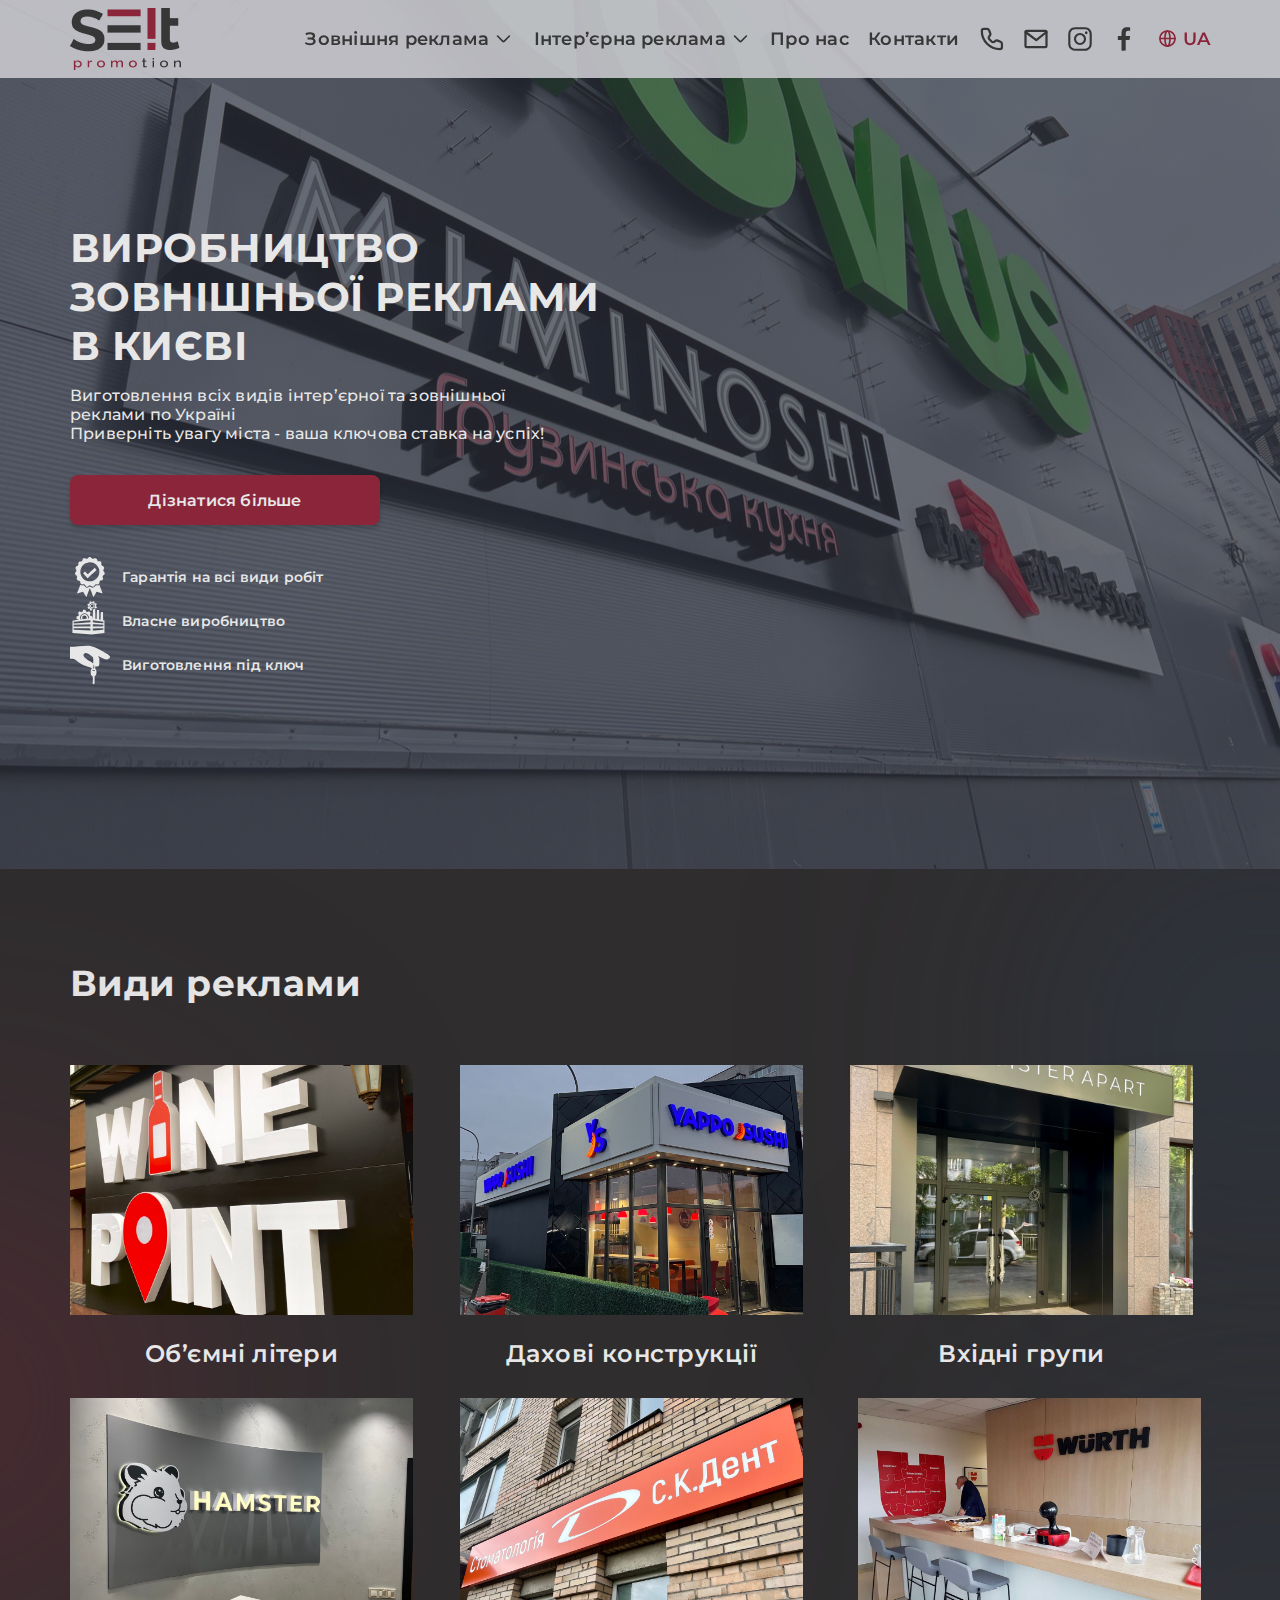
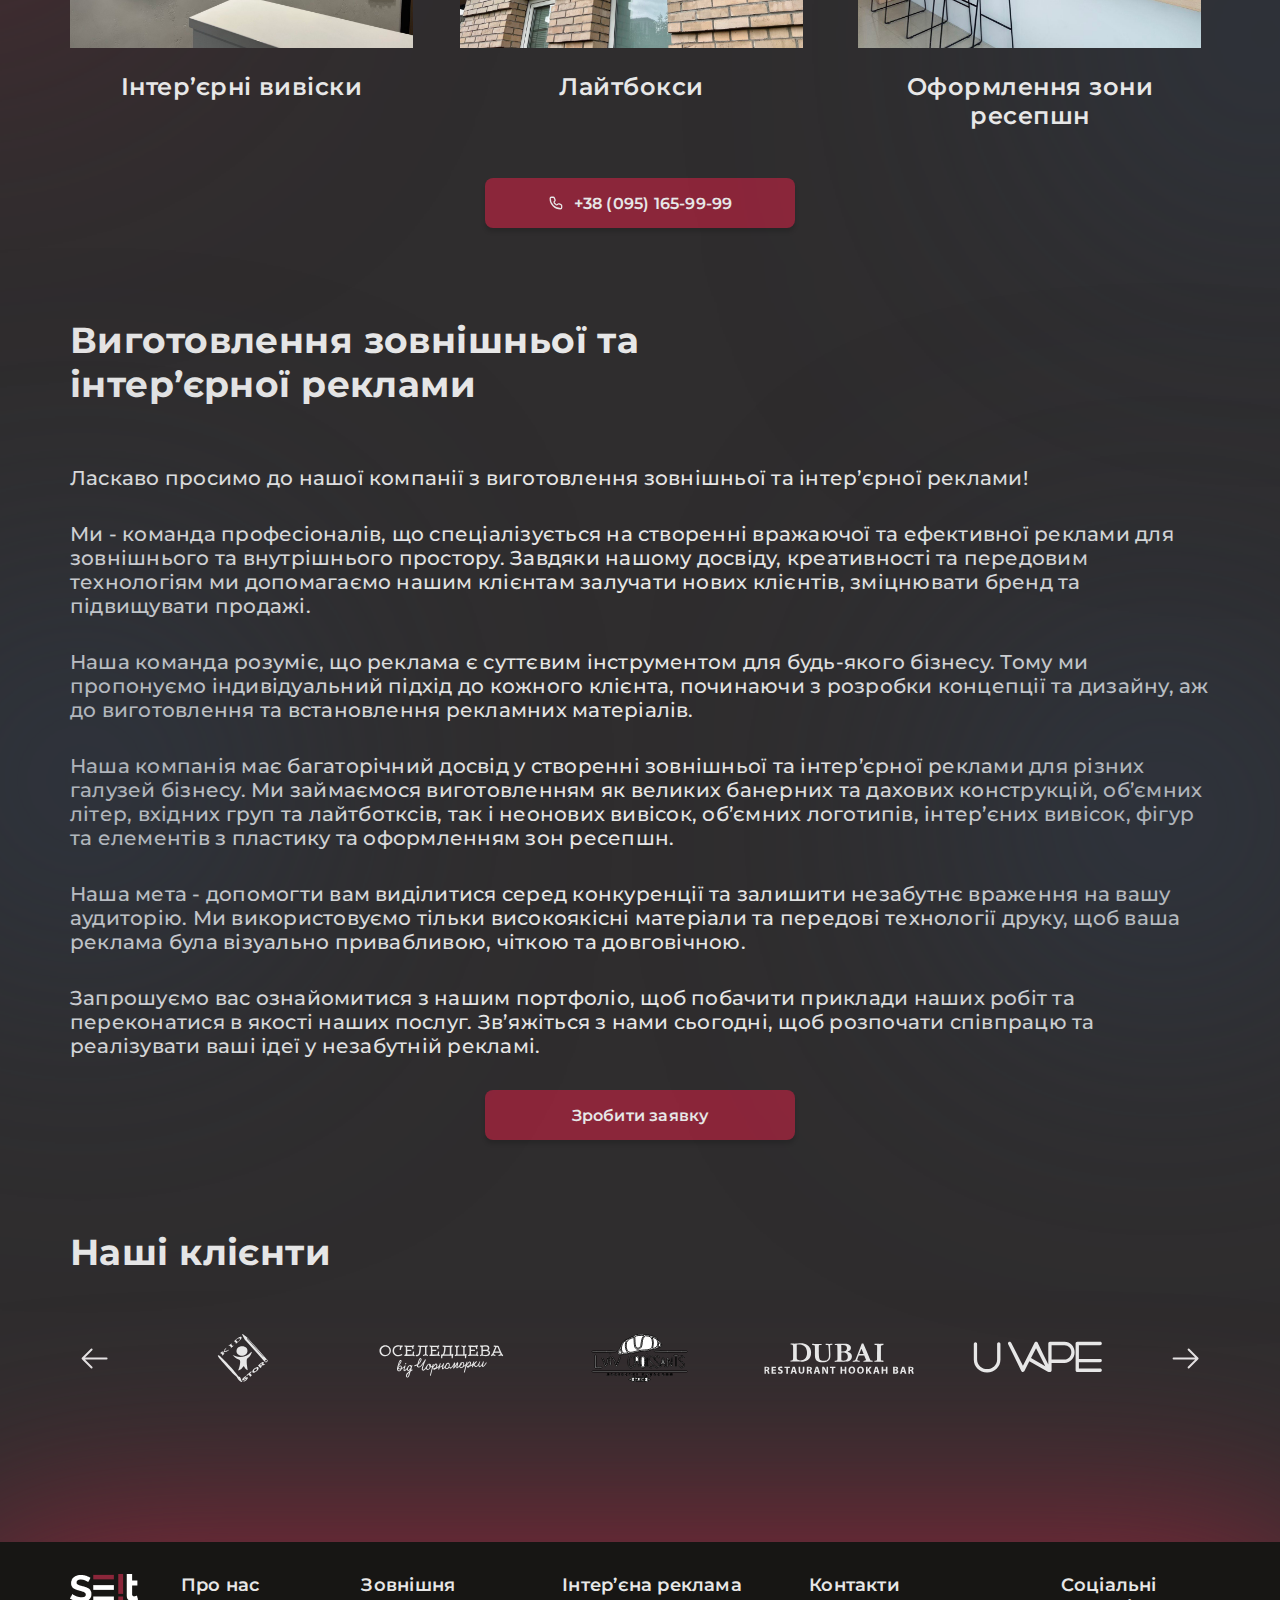
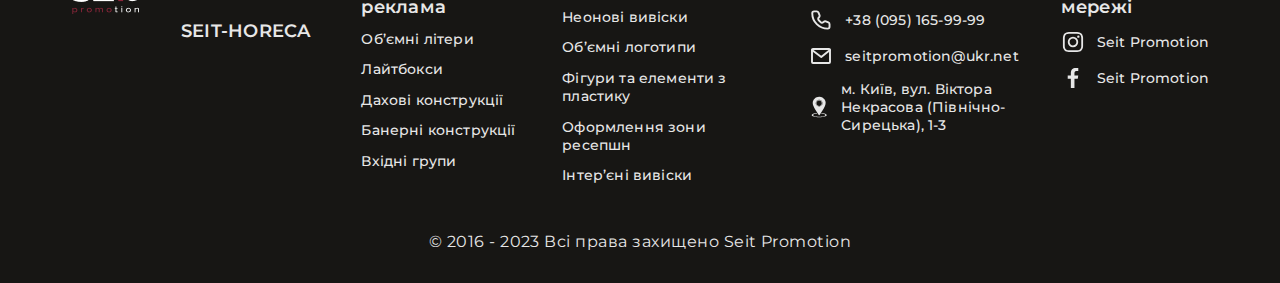
==== index.html @ 45e1e0cf "change customer icons" ====
<!DOCTYPE html>
<html lang="uk">
	<head>
		<meta charset="UTF-8" />
		<meta http-equiv="X-UA-Compatible" content="IE=edge" />
		<meta name="viewport" content="width=device-width, initial-scale=1.0" />
		<title>Seit-promotion – Виробництво зовнішньої та інтер’єрної реклами</title>
		<link rel="icon" href="./images/favicon-32x32.jpg" />
		<link rel="preconnect" href="https://fonts.googleapis.com" />
		<link rel="preconnect" href="https://fonts.gstatic.com" crossorigin />
		<link href="https://fonts.googleapis.com/css2?family=Montserrat:wght@500;600;700&display=swap" rel="stylesheet" />

		<link
			rel="stylesheet"
			href="https://cdnjs.cloudflare.com/ajax/libs/modern-normalize/1.1.0/modern-normalize.css"
			integrity="sha512-Y0MM+V6ymRKN2zStTqzQ227DWhhp4Mzdo6gnlRnuaNCbc+YN/ZH0sBCLTM4M0oSy9c9VKiCvd4Jk44aCLrNS5Q=="
			crossorigin="anonymous"
			referrerpolicy="no-referrer"
		/>
		<link href="https://cdn.jsdelivr.net/npm/swiper@10.0.4/swiper-bundle.min.css" rel="stylesheet" />
		<link rel="stylesheet" href="./css/main.min.css" />
	</head>
	<body>
		<div class="wrapper">
			<header class="header">
				<div class="container">
					<nav class="main-nav">
						<a href="./" class="logo main-nav__logo">
							<img src="./images/logoOriginal.png" alt="логотип" />
						</a>
						<ul class="site-nav menu main-nav__menu list">
							<li class="menu__item item">
								<a href="" class="menu__link menu__link--ad link">
									Зовнішня реклама
									<svg class="icon chevron"><use href="./images/icons.svg#chevronDown"></use></svg>
								</a>
							</li>
							<li class="menu__item item">
								<a href="" class="menu__link menu__link--ad link">
									Інтер’єрна реклама
									<svg class="icon chevron"><use href="./images/icons.svg#chevronDown"></use></svg>
								</a>
							</li>
							<li class="menu__item item">
								<a href="" class="menu__link link">Про нас</a>
							</li>
							<li class="menu__item item"><a href="" class="menu__link link">Контакти</a></li>
							<li class="menu__item item menu__item--contacts">
								<ul class="menu__contacts-list list">
									<li class="menu__contacts-item">
										<a class="menu__contacts-link link" href="tel:+380961111111" aria-label="Phone">
											<svg class="icon phone icon--header"><use href="./images/icons.svg#phone"></use></svg>
										</a>
									</li>
									<li class="menu__contacts-item">
										<a class="menu__contacts-link link" href="mailto:seitpromotion@ukr.net" aria-label="Email">
											<svg class="icon mail icon--header"><use href="./images/icons.svg#mail"></use></svg>
										</a>
									</li>
									<li class="menu__contacts-item">
										<a
											class="menu__contacts-link link"
											href="https://instagram.com/seitpromotion?igshid=YmMyMTA2M2Y="
											target="_blank"
											rel="noreferrer noopener"
											aria-label="Instagram"
										>
											<svg class="icon icon--header"><use href="./images/icons.svg#instagram"></use></svg>
										</a>
									</li>
									<li class="menu__contacts-item">
										<a
											class="menu__contacts-link link"
											href="https://www.facebook.com/SeitPromotion"
											target="_blank"
											rel="noreferrer noopener"
											aria-label="Facebook"
										>
											<svg class="icon icon--header"><use href="./images/icons.svg#facebook"></use></svg>
										</a>
									</li>
								</ul>
							</li>
							<li class="menu__item item">
								<a href="" class="menu__link menu__link--lang link">
									<svg class="icon globe"><use href="./images/icons.svg#globe"></use></svg>
									<span lang="en">UA</span>
								</a>
							</li>
						</ul>

						<button type="button" class="menu__open">
							<svg class="menu__icon-open">
								<use href="./images/icons.svg#hamburgerMenu"></use>
							</svg>
						</button>
					</nav>
				</div>
				<div class="mob-menu is-hidden">
					<div class="container--mobile">
						<button type="button" class="menu__close">
							<svg class="menu__icon-close">
								<use href="./images/icons.svg#menu-close"></use>
							</svg>
						</button>
						<ul class="mob-menu__nav mob-nav list">
							<li class="mob-nav__item item">
								<a href="" class="mob-nav__link mob-nav__link--current link">Продукція</a>
							</li>
							<li class="mob-nav__item item">
								<a href="" class="mob-nav__link link">Наші роботи</a>
							</li>
							<li class="mob-nav__item item">
								<a href="" class="mob-nav__link link">Відео</a>
							</li>
							<li class="mob-nav__item item">
								<a href="" class="mob-nav__link link">Статті</a>
							</li>
							<li class="mob-nav__item item">
								<a href="" class="mob-nav__link link">Про нас</a>
							</li>
							<li class="mob-nav__item item"><a href="" class="mob-nav__link link">Контакти</a></li>
						</ul>
						<ul class="mob-contacts list">
							<li class="mob-contacts__item mob-contacts__item--phone item">
								<a href="tel:+380951659999" class="mob-contacts__link link">+38 (095) 165-99-99</a>
							</li>
							<li class="mob-contacts__item item">
								<a href="mailto:seitpromotion@ukr.net" class="mob-contacts__link link">seitpromotion@ukr.net</a>
							</li>
						</ul>
						<ul class="mob-social-list list">
							<li class="mob-social-item">
								<a class="mob-social-link link" href="" aria-label="Instagram">Instagram</a>
							</li>
							<li class="mob-social-item">
								<a class="mob-social-link link" href="" aria-label="Twitter">Twitter</a>
							</li>
							<li class="mob-social-item">
								<a class="mob-social-link link" href="" aria-label="Facebook">Facebook</a>
							</li>
							<li class="mob-social-item">
								<a class="mob-social-link link" href="" aria-label="LinkedIn">LinkedIn</a>
							</li>
						</ul>
					</div>
				</div>
			</header>
			<main class="main">
				<section class="hero">
					<div class="container">
						<h1 class="hero__title">Виробництво зовнішньої реклами в Києві</h1>
						<p class="hero__description">
							Виготовлення всіх видів інтер’єрної та зовнішньої реклами по Україні
							<br />
							Приверніть увагу міста - ваша ключова ставка на успіх!
						</p>
						<button type="button" class="btn btn--get-more">Дізнатися більше</button>
						<ul class="hero__profits-list list">
							<li class="hero__profits-item">
								<svg class="icon icon--profit"><use href="./images/icons.svg#check"></use></svg>
								<span class="hero__profits-text">Гарантія на всі види робіт</span>
							</li>
							<li class="hero__profits-item">
								<svg class="icon icon--profit"><use href="./images/icons.svg#manufacture"></use></svg>
								<span class="hero__profits-text">Власне виробництво</span>
							</li>
							<li class="hero__profits-item">
								<img src="./images/key.svg" alt="" class="icon icon--profit" />
								<!-- <svg class="icon icon--profit"><use href="./images/icons.svg#key"></use></svg> -->
								<span class="hero__profits-text">Виготовлення під ключ</span>
							</li>
						</ul>
					</div>
				</section>
				<div class="bg-wrapper">
					<div class="bg-wrapper__item round red-first"></div>
					<div class="bg-wrapper__item round dark-blue-first"></div>
					<div class="bg-wrapper__item round dark-blue-second"></div>
					<div class="bg-wrapper__item round dark-blue-third"></div>
					<div class="bg-wrapper__item round dark-blue-fourth"></div>
					<div class="bg-wrapper__item ellipse red-second"></div>
					<section class="mob-cta">
						<ul class="mob-cta__list list">
							<li class="mob-cta__item">
								<a class="menu__contacts-link link" href="tel:+380951659999" aria-label=" Seit Promotion phone number">
									<svg class="icon icon--mob-cta phone"><use href="./images/icons.svg#phone"></use></svg>
								</a>
							</li>
							<li class="mob-cta__item">
								<a
									class="menu__contacts-link link"
									href="mailto:seitpromotion@ukr.net"
									aria-label=" Seit Promotion email"
								>
									<svg class="icon icon--mob-cta mail"><use href="./images/icons.svg#mail"></use></svg>
								</a>
							</li>
							<li class="mob-cta__item">
								<a
									class="menu__contacts-link link"
									href="https://instagram.com/seitpromotion?igshid=YmMyMTA2M2Y="
									target="_blank"
									rel="noreferrer noopener"
									aria-label="Seit Promotion  Instagram page"
								>
									<svg class="icon icon--mob-cta"><use href="./images/icons.svg#instagram"></use></svg>
								</a>
							</li>
							<li class="mob-cta__item">
								<a
									class="menu__contacts-link link"
									href="https://www.facebook.com/SeitPromotion"
									target="_blank"
									rel="noreferrer noopener"
									aria-label="Seit Promotion Facebook page"
								>
									<svg class="icon icon--mob-cta"><use href="./images/icons.svg#facebook"></use></svg>
								</a>
							</li>
						</ul>
					</section>
					<section class="what-we-do">
						<div class="container">
							<h2 class="section__title">Види реклами</h2>
							<ul class="what-we-do__list list">
								<li class="what-we-do__item">
									<a href="" class="what-we-do__link link">
										<figure class="figure what-we-do__figure">
											<div class="what-we-do__thumb">
												<img
													class="what-we-do__img"
													src="./images/products/volumetric-letters.jpg"
													alt="Об’ємні літери"
												/>
											</div>
											<figcaption class="what-we-do__label">Об’ємні літери</figcaption>
										</figure>
									</a>
								</li>
								<li class="what-we-do__item">
									<a href="" class="what-we-do__link link">
										<figure class="figure what-we-do__figure">
											<div class="what-we-do__thumb">
												<img
													class="what-we-do__img"
													src="./images/products/roof-constructions.jpg"
													alt="Дахові конструкції"
												/>
											</div>
											<figcaption class="what-we-do__label">Дахові конструкції</figcaption>
										</figure>
									</a>
								</li>
								<li class="what-we-do__item">
									<a href="" class="what-we-do__link link">
										<figure class="figure what-we-do__figure">
											<div class="what-we-do__thumb">
												<img class="what-we-do__img" src="./images/products/entrance-groups.jpg" alt="Вхідні групи" />
											</div>
											<figcaption class="what-we-do__label">Вхідні групи</figcaption>
										</figure>
									</a>
								</li>
								<li class="what-we-do__item">
									<a href="" class="what-we-do__link link">
										<figure class="figure what-we-do__figure">
											<div class="what-we-do__thumb">
												<img
													class="what-we-do__img"
													src="./images/products/interior-signboards.jpg"
													alt="Інтер’єрні вивіски"
												/>
											</div>
											<figcaption class="what-we-do__label">Інтер’єрні вивіски</figcaption>
										</figure>
									</a>
								</li>
								<li class="what-we-do__item">
									<a href="" class="what-we-do__link link">
										<figure class="figure what-we-do__figure">
											<div class="what-we-do__thumb">
												<img class="what-we-do__img" src="./images/products/lightboxes.jpg" alt="Лайтбокси" />
											</div>
											<figcaption class="what-we-do__label">Лайтбокси</figcaption>
										</figure>
									</a>
								</li>
								<li class="what-we-do__item">
									<a href="" class="what-we-do__link link">
										<figure class="figure what-we-do__figure">
											<div class="what-we-do__thumb">
												<img
													class="what-we-do__img"
													src="./images/products/reception.jpg"
													alt="Оформлення зони ресепшн"
												/>
											</div>
											<figcaption class="what-we-do__label">Оформлення зони ресепшн</figcaption>
										</figure>
									</a>
								</li>
							</ul>
							<div class="what-we-do__cta">
								<a class="link btn btn--call-me" href="tel:+380951659999">
									<svg class="icon phone"><use href="./images/icons.svg#phone"></use></svg>
									+38 (095) 165-99-99
								</a>
							</div>
						</div>
					</section>
					<section class="description">
						<div class="container">
							<h2 class="section__title">Виготовлення зовнішньої та інтер’єрної реклами</h2>
							<p class="section__description">
								Ласкаво просимо до нашої компанії з виготовлення зовнішньої та інтер’єрної реклами!
							</p>
							<p class="section__description">
								Ми - команда професіоналів, що спеціалізується на створенні вражаючої та ефективної реклами для
								зовнішнього та внутрішнього простору. Завдяки нашому досвіду, креативності та передовим технологіям ми
								допомагаємо нашим клієнтам залучати нових клієнтів, зміцнювати бренд та підвищувати продажі.
							</p>
							<p class="section__description">
								Наша команда розуміє, що реклама є суттєвим інструментом для будь-якого бізнесу. Тому ми пропонуємо
								індивідуальний підхід до кожного клієнта, починаючи з розробки концепції та дизайну, аж до виготовлення
								та встановлення рекламних матеріалів.
							</p>
							<p class="section__description">
								Наша компанія має багаторічний досвід у створенні зовнішньої та інтер’єрної реклами для різних галузей
								бізнесу. Ми займаємося виготовленням як великих банерних та дахових конструкцій, об’ємних літер, вхідних
								груп та лайтботксів, так і неонових вивісок, об’ємних логотипів, інтер’єних вивісок, фігур та елементів
								з пластику та оформленням зон ресепшн.
							</p>
							<p class="section__description">
								Наша мета - допомогти вам виділитися серед конкуренції та залишити незабутнє враження на вашу аудиторію.
								Ми використовуємо тільки високоякісні матеріали та передові технології друку, щоб ваша реклама була
								візуально привабливою, чіткою та довговічною.
							</p>
							<p class="section__description">
								Запрошуємо вас ознайомитися з нашим портфоліо, щоб побачити приклади наших робіт та переконатися в
								якості наших послуг. Зв’яжіться з нами сьогодні, щоб розпочати співпрацю та реалізувати ваші ідеї у
								незабутній рекламі.
							</p>
							<div class="description__cta">
								<button type="button" class="btn">Зробити заявку</button>
							</div>
						</div>
					</section>
					<section class="our-customers">
						<div class="container">
							<h2 class="section__title">Наші клієнти</h2>

							<div class="our-customers__wrapper">
								<div class="swiper customer-slider">
									<!-- Additional required wrapper -->
									<div class="swiper-wrapper customer-slider__wrapper">
										<!-- Slides -->
										<div class="swiper-slide customer-slider__slide">
											<svg class="icon icon--customers"><use href="./images/customers.svg#yappoSushi"></use></svg>
										</div>
										<div class="swiper-slide customer-slider__slide">
											<svg class="icon icon--customers"><use href="./images/customers.svg#kidStor"></use></svg>
										</div>
										<div class="swiper-slide customer-slider__slide">
											<svg class="icon icon--customers"><use href="./images/customers.svg#oseledceva"></use></svg>
										</div>
										<div class="swiper-slide customer-slider__slide">
											<svg class="icon icon--customers"><use href="./images/customers.svg#lvivCroissants"></use></svg>
										</div>
										<div class="swiper-slide customer-slider__slide">
											<svg class="icon icon--customers"><use href="./images/customers.svg#dubai"></use></svg>
										</div>
										<div class="swiper-slide customer-slider__slide">
											<svg class="icon icon--customers"><use href="./images/customers.svg#uvape"></use></svg>
										</div>
										<div class="swiper-slide customer-slider__slide">
											<svg class="icon icon--customers"><use href="./images/customers.svg#cypa"></use></svg>
										</div>
										<div class="swiper-slide customer-slider__slide">
											<svg class="icon icon--customers"><use href="./images/customers.svg#hamster"></use></svg>
										</div>

										<div class="swiper-slide customer-slider__slide">
											<svg class="icon icon--customers"><use href="./images/customers.svg#crown"></use></svg>
										</div>
										<div class="swiper-slide customer-slider__slide">
											<svg class="icon icon--customers"><use href="./images/customers.svg#jarPtizza"></use></svg>
										</div>
										<div class="swiper-slide customer-slider__slide">
											<svg class="icon icon--customers"><use href="./images/customers.svg#wurth"></use></svg>
										</div>
										<div class="swiper-slide customer-slider__slide">
											<svg class="icon icon--customers"><use href="./images/customers.svg#parus"></use></svg>
										</div>
										<div class="swiper-slide customer-slider__slide">
											<svg class="icon icon--customers"><use href="./images/customers.svg#perioCenter"></use></svg>
										</div>
										<div class="swiper-slide customer-slider__slide">
											<svg class="icon icon--customers"><use href="./images/customers.svg#karmolin"></use></svg>
										</div>
										<div class="swiper-slide customer-slider__slide">
											<svg class="icon icon--customers"><use href="./images/customers.svg#flacon"></use></svg>
										</div>
										<div class="swiper-slide customer-slider__slide">
											<svg class="icon icon--customers"><use href="./images/customers.svg#winePoint"></use></svg>
										</div>
										<div class="swiper-slide customer-slider__slide">
											<svg class="icon icon--customers"><use href="./images/customers.svg#miminoshi"></use></svg>
										</div>
									</div>
								</div>
								<!-- <div class="swiper-pagination"></div> -->
								<!-- If we need navigation buttons -->
								<!-- <div class="swiper-button-prev is-hidden"></div>
								<div class="swiper-button-next"></div> -->

								<button class="btn--swiper swiper-button-prev--customer">
									<svg class="icon icon--swiper"><use href="./images/icons.svg#arrowLeft"></use></svg>
								</button>
								<button class="btn--swiper swiper-button-next--customer">
									<svg class="icon icon--swiper"><use href="./images/icons.svg#arrowRight"></use></svg>
								</button>
							</div>
						</div>
					</section>
				</div>
			</main>
			<footer class="footer">
				<div class="footer__container container">
					<div class="footer__upper-part">
						<div class="footer__logo-part">
							<a href="./" class="footer__logo logo">
								<img src="./images/logoWhite.png" alt="логотип" class="logo" />
							</a>
						</div>
						<div class="first-col">
							<ul class="list">
								<li class="footer__title footer__title--first-col"><a href="" class="link">Про нас</a></li>
								<li class="footer__title footer__title--first-col">
									<a href="https://seit-horeca.com.ua" target="_blank" rel="noreferrer noopener" class="link">
										SEIT-HORECA
									</a>
								</li>
							</ul>
						</div>
						<div class="second-col">
							<b class="footer__title footer__title--products">Зовнішня реклама</b>
							<ul class="list footer__list">
								<li><a href="" class="link footer__link">Об’ємні літери</a></li>
								<li><a href="" class="link footer__link">Лайтбокси</a></li>
								<li><a href="" class="link footer__link">Дахові конструкції</a></li>
								<li><a href="" class="link footer__link">Банерні конструкції</a></li>
								<li><a href="" class="link footer__link">Вхідні групи</a></li>
							</ul>
						</div>
						<div class="third-col">
							<b class="footer__title footer__title--products">Інтер’єна реклама</b>
							<ul class="list footer__list">
								<li><a href="" class="link footer__link">Неонові вивіски</a></li>
								<li><a href="" class="link footer__link">Об’ємні логотипи</a></li>
								<li><a href="" class="link footer__link">Фігури та елементи з пластику</a></li>
								<li><a href="" class="link footer__link">Оформлення зони ресепшн</a></li>
								<li><a href="" class="link footer__link">Інтер’єні вивіски</a></li>
							</ul>
						</div>
						<div class="fourth-col">
							<b class="footer__title footer__title--contacts">Контакти</b>
							<address>
								<ul class="list footer__contacts-list">
									<li>
										<a href="tel:+380951659999" class="link footer__link footer__contacts-link">
											<svg class="icon icon--footer phone">
												<use href="./images/icons.svg#phone"></use>
											</svg>
											<span>+38 (095) 165-99-99</span>
										</a>
									</li>
									<li>
										<a href="mailto:seitpromotion@ukr.net" class="link footer__link footer__contacts-link">
											<svg class="icon icon--footer mail">
												<use href="./images/icons.svg#mail"></use>
											</svg>
											<span>seitpromotion@ukr.net</span>
										</a>
									</li>
									<li>
										<a
											href="https://goo.gl/maps/7Vk1duzJPA59DLT69"
											target="_blank"
											rel="noopener noreferrer"
											class="link footer__link footer__contacts-link"
										>
											<svg class="icon icon--footer location">
												<use href="./images/icons.svg#location"></use>
											</svg>
											<span>м. Київ, вул. Віктора Некрасова (Північно-Сирецька), 1-3</span>
										</a>
									</li>
								</ul>
							</address>
						</div>
						<div class="fifth-col">
							<b class="footer__title footer__title--contacts">Соціальні мережі</b>
							<ul class="list footer__contacts-list">
								<li class="">
									<a
										class="link footer__link footer__contacts-link"
										href="https://instagram.com/seitpromotion?igshid=YmMyMTA2M2Y="
										target="_blank"
										rel="noreferrer noopener"
										aria-label="Instagram"
									>
										<svg class="icon icon--footer">
											<use href="./images/icons.svg#instagram"></use>
										</svg>
										<span>Seit Promotion</span>
									</a>
								</li>
								<li>
									<a
										class="link footer__link footer__contacts-link"
										href="https://www.facebook.com/SeitPromotion"
										target="_blank"
										rel="noreferrer noopener"
										aria-label="Facebook"
									>
										<svg class="icon icon--footer">
											<use href="./images/icons.svg#facebook"></use>
										</svg>
										<span>Seit Promotion</span>
									</a>
								</li>
							</ul>
						</div>
					</div>
					<div class="footer__lower-part">
						<div class="copyright">
							&copy; 2016 -
							<span class="copyright__year">2023</span>
							Всі права захищено Seit Promotion
						</div>
					</div>
				</div>
			</footer>
		</div>

		<div class="backdrop is-hidden" data-modal>
			<div class="modal">
				<p class="modal__title">Залиште свої дані і ми Вам зателефонуємо</p>
				<form name="callback" class="modal__callback" autocomplete="off">
					<div class="modal__field modal__field--usual">
						<input type="text" name="name" id="name" class="modal__input" />
						<label for="name" class="modal__label">Ім’я</label>
						<svg class="modal__icon">
							<use href="./images/icons.svg#person"></use>
						</svg>
					</div>
					<div class="modal__field modal__field--usual">
						<input type="text" name="phone" id="phone" class="modal__input" />
						<label for="phone" class="modal__label">Телефон</label>
						<svg class="modal__icon">
							<use href="./images/icons.svg#phone"></use>
						</svg>
					</div>
					<div class="modal__field modal__field--usual">
						<input type="email" name="name" id="email" class="modal__input" />
						<label for="email" class="modal__label">Пошта</label>
						<svg class="modal__icon">
							<use href="./images/icons.svg#email"></use>
						</svg>
					</div>
					<div class="modal__field modal__field--comment">
						<textarea
							name="comment"
							id="comment"
							class="modal__input modal__input--comment"
							placeholder="Введіть текст"
						></textarea>
						<label for="email" class="modal__label">Коментар</label>
					</div>
					<div class="modal__field modal__field--policy">
						<label class="policy-agreement modal__policy-agreement">
							<input type="checkbox" name="policy-agreement" id="policy-agreement" class="policy-agreement__checkbox" />
							<span class="modal__label policy-agreement__text">
								Погоджуюсь з розсиланням новин і
								<a href="" class="policy-agreement__link link">Умовами договору</a>
							</span>
							<svg class="policy-agreement__icon">
								<use href="./images/icons.svg#icon-check"></use>
							</svg>
						</label>
					</div>

					<button type="submit" class="btn">Надіслати</button>
				</form>
				<button type="button" class="modal__close" data-modal-close>
					<svg class="modal__icon-close">
						<use href="./images/icons.svg#icon-close"></use>
					</svg>
				</button>
			</div>
		</div>
		<script src="
https://cdn.jsdelivr.net/npm/swiper@10.0.4/swiper-bundle.min.js
"></script>
		<!-- <script src="./js/swiper-bundle.min.js"></script> -->
		<script defer src="./js/swiper.js"></script>
		<!-- <script src="./js/modal.js"></script>
		<script src="./js/mobile-menu.js"></script> -->
	</body>
</html>
---- css/main.min.css ----
:root{--mobile-min-width: 320px;--mobile-width: 480px;--tablet-width: 768px;--pc-width: 1200px;--big-pc-width: 1440px;--header-bg-color: rgba(200, 200, 205, 0.9);--header-text-color: #373738;--primary-bg-color: #2F2D2E;--footer-bg-color: #171614;--primary-active-color: #8b263a;--secondaty-active-color: #611b33;--dark-blue-color:#2e4057;--primary-title-color: #E7E7E7;--secondary-title-color: #E6E6E6;--primary-text-color: #E7E7E7;--main-border-radius: 8px;--first-transition-function: cubic-bezier(0.4, 0, 0.2, 1);--first-transition-duration: 250ms}html,body{-webkit-box-sizing:border-box;box-sizing:border-box;height:100%;padding:0;margin:0}*,*::before,*::after{-webkit-box-sizing:inherit;box-sizing:inherit}h1,h2,h3,h4,h5,h6,p{margin:0}body{font-family:"Montserrat",sans-serif;letter-spacing:.03em;background-color:var(--primary-bg-color)}.list{padding:0;margin:0;list-style:none}.link{text-decoration:none;color:inherit}img{display:block;max-width:100%;height:auto}.text--aligned-center{text-align:center}.visually-hidden{position:absolute;width:1px;height:1px;margin:-1px;padding:0;border:0;white-space:nowrap;-webkit-clip-path:inset(100%);clip-path:inset(100%);clip:rect(0 0 0 0);overflow:hidden}.is-hidden{visibility:hidden;opacity:0;pointer-events:none}.customer-slider__slide{display:-webkit-box;display:-ms-flexbox;display:flex;-webkit-box-pack:center;-ms-flex-pack:center;justify-content:center}.swiper-button-prev--customer,.swiper-button-next--customer{color:var(--primary-text-color)}.swiper-button-prev--customer:hover,.swiper-button-prev--customer:focus,.swiper-button-next--customer:hover,.swiper-button-next--customer:focus{color:var(--primary-active-color)}.customer-slider--pc{display:none}@media screen and (min-width: 1200px){.customer-slider--pc{display:unset}}@media screen and (min-width: 1200px){.customer-slider--mob{display:none}}.wrapper{-webkit-box-sizing:border-box;box-sizing:border-box;min-height:100%;display:-webkit-box;display:-ms-flexbox;display:flex;-webkit-box-orient:vertical;-webkit-box-direction:normal;-ms-flex-direction:column;flex-direction:column}.header,.footer{-webkit-box-flex:0;-ms-flex-positive:0;flex-grow:0;-ms-flex-negative:0;flex-shrink:0}.main{-webkit-box-flex:1;-ms-flex-positive:1;flex-grow:1}.section__title{margin-bottom:3rem;font-size:1.25rem;font-style:normal;font-weight:700;line-height:normal;letter-spacing:.012em;color:var(--primary-title-color)}@media screen and (min-width: 1200px){.section__title{width:50%;margin-bottom:3.75rem;font-size:2.25rem}}.section__description{color:var(--primary-text-color);font-size:1rem;font-style:normal;font-weight:500;line-height:normal;letter-spacing:.012em;margin-block:0}@media screen and (min-width: 1200px){.section__description{font-size:1.25rem}}.section__description:not(:last-child){margin-bottom:1.5rem}@media screen and (min-width: 1200px){.section__description:not(:last-child){margin-bottom:2rem}}.figure{padding:0;margin:0}.mob-cta{padding-top:1rem;color:var(--primary-text-color);position:relative;z-index:2}@media screen and (min-width: 768px){.mob-cta{display:none}}.mob-cta__list{display:-webkit-box;display:-ms-flexbox;display:flex;-webkit-box-pack:center;-ms-flex-pack:center;justify-content:center;-webkit-box-align:center;-ms-flex-align:center;align-items:center;gap:42px}@media screen and (min-width: 480px){.mob-cta__list{-webkit-box-pack:space-evenly;-ms-flex-pack:space-evenly;justify-content:space-evenly}}.mob-cta__item{width:2.5rem;height:2.5rem}.what-we-do{padding-top:3rem;padding-bottom:3rem}@media screen and (min-width: 1200px){.what-we-do{display:block;padding-top:92px;padding-bottom:90px}}.what-we-do__list{padding-bottom:3rem;display:-webkit-box;display:-ms-flexbox;display:flex;-webkit-box-orient:vertical;-webkit-box-direction:normal;-ms-flex-direction:column;flex-direction:column;gap:32px}@media screen and (min-width: 768px){.what-we-do__list{-webkit-box-orient:horizontal;-webkit-box-direction:normal;-ms-flex-direction:row;flex-direction:row;-ms-flex-wrap:wrap;flex-wrap:wrap;gap:30px}}.what-we-do__item{position:relative}@media screen and (min-width: 768px){.what-we-do__item{display:-webkit-box;display:-ms-flexbox;display:flex;-ms-flex-preferred-size:calc((100% - 60px)/2);flex-basis:calc((100% - 60px)/2)}}@media screen and (min-width: 1200px){.what-we-do__item{display:-webkit-box;display:-ms-flexbox;display:flex;-ms-flex-preferred-size:calc((100% - 60px)/3);flex-basis:calc((100% - 60px)/3)}}.what-we-do__figure{display:-webkit-box;display:-ms-flexbox;display:flex;-webkit-box-orient:vertical;-webkit-box-direction:normal;-ms-flex-direction:column;flex-direction:column;-webkit-box-align:center;-ms-flex-align:center;align-items:center;gap:1.5rem}.what-we-do__thumb{height:250px;width:343px}.what-we-do__thumb>img{display:block;height:100%;width:100%;-o-object-fit:cover;object-fit:cover}.what-we-do__label{bottom:0;display:-webkit-box;display:-ms-flexbox;display:flex;-webkit-box-pack:center;-ms-flex-pack:center;justify-content:center;-webkit-box-align:center;-ms-flex-align:center;align-items:center;width:100%;font-size:1.25rem;font-style:normal;font-weight:600;line-height:normal;text-align:center;color:var(--primary-title-color)}@media screen and (min-width: 1200px){.what-we-do__label{font-size:1.5rem}}.what-we-do__cta{display:-webkit-box;display:-ms-flexbox;display:flex;-webkit-box-pack:center;-ms-flex-pack:center;justify-content:center}.description__cta{display:-webkit-box;display:-ms-flexbox;display:flex;-webkit-box-pack:center;-ms-flex-pack:center;justify-content:center;-webkit-box-align:center;-ms-flex-align:center;align-items:center}.our-customers{padding-top:5rem;padding-bottom:5rem;color:var(--primary-text-color)}@media screen and (min-width: 768px){.our-customers{padding-top:5.625rem;padding-bottom:7rem}}@media screen and (min-width: 1200px){.our-customers{padding-bottom:10rem}}.our-customers__wrapper{display:-webkit-box;display:-ms-flexbox;display:flex;-ms-flex-wrap:wrap;flex-wrap:wrap;-webkit-box-pack:justify;-ms-flex-pack:justify;justify-content:space-between}@media screen and (min-width: 768px){.our-customers__wrapper{-ms-flex-wrap:nowrap;flex-wrap:nowrap;-webkit-box-pack:space-evenly;-ms-flex-pack:space-evenly;justify-content:space-evenly;gap:1.5rem}}.customer-slider{-ms-flex-preferred-size:100%;flex-basis:100%;margin-bottom:42px}@media screen and (min-width: 768px){.customer-slider{-ms-flex-preferred-size:unset;flex-basis:unset;margin-bottom:0}}@media screen and (min-width: 768px){.swiper-button-prev--customer{-webkit-box-ordinal-group:0;-ms-flex-order:-1;order:-1}}.bg-wrapper{position:relative;overflow:hidden}.bg-wrapper__item{position:absolute}.round{width:294px;height:294px;border-radius:294px}.red-first{top:28px;left:-254px;background:var(--primary-active-color);-webkit-filter:blur(200px);filter:blur(200px)}@media screen and (min-width: 1200px){.red-first{top:387px;left:-205px}}.dark-blue-first{top:608px;right:-179px;background:var(--dark-blue-color);-webkit-filter:blur(175px);filter:blur(175px)}@media screen and (min-width: 1200px){.dark-blue-first{top:25px;right:-132px}}@media screen and (min-width: 1200px){.dark-blue-second{background:var(--dark-blue-color);filter:blur(200px);top:618px;right:-132px;-webkit-filter:blur(200px)}}.dark-blue-third{background:var(--dark-blue-color);filter:blur(175px);top:60%;left:-65px;-webkit-filter:blur(175px)}.dark-blue-fourth{background:var(--dark-blue-color);filter:blur(175px);bottom:579px;right:-30px;-webkit-filter:blur(175px)}.ellipse{width:1440px;height:302px;border-radius:1440px}.red-second{background:var(--primary-active-color);filter:blur(100px);-webkit-filter:blur(100px);bottom:-320px;left:50%;translate:-50% 0}@media screen and (min-width: 1200px){.red-second{bottom:-290px}}.logo{display:-webkit-box;display:-ms-flexbox;display:flex;-webkit-box-align:center;-ms-flex-align:center;align-items:center}.container{width:100%;padding-left:16px;padding-right:16px;margin-left:auto;margin-right:auto}@media screen and (min-width: 480px){.container{width:480px}}@media screen and (min-width: 768px){.container{width:768px}}@media screen and (min-width: 1200px){.container{width:1200px;padding-left:30px;padding-right:30px}}@media screen and (min-width: 1440px){.container{width:1440px;padding-left:100px;padding-right:100px}}.header{width:100%;position:fixed;z-index:50;top:0;left:0;background:var(--header-bg-color)}.main-nav{display:-webkit-box;display:-ms-flexbox;display:flex;-webkit-box-align:center;-ms-flex-align:center;align-items:center;-webkit-box-pack:justify;-ms-flex-pack:justify;justify-content:space-between;width:100%;gap:100px}.main-nav__logo{width:89px;padding-top:14px;padding-bottom:12px}@media screen and (min-width: 1200px){.main-nav__logo{width:111px;padding-top:8px;padding-bottom:8px}}.main-nav__menu,.contacts{display:none;font-weight:500;letter-spacing:.02em}@media screen and (min-width: 1200px){.main-nav__menu,.contacts{display:-webkit-box;display:-ms-flexbox;display:flex;-webkit-box-pack:justify;-ms-flex-pack:justify;justify-content:space-between}}.main-nav__menu{color:#373738;font-style:normal;font-weight:600;line-height:normal;letter-spacing:.015rem}@media screen and (min-width: 1200px){.main-nav__menu{display:-webkit-box;display:-ms-flexbox;display:flex;-webkit-box-pack:justify;-ms-flex-pack:justify;justify-content:space-between;-webkit-box-align:center;-ms-flex-align:center;align-items:center;gap:1.2rem;font-size:1.1rem}}@media screen and (min-width: 1440px){.main-nav__menu{font-size:1.25rem}}.contacts{font-size:12px;line-height:1.17}@media screen and (min-width: 1200px){.contacts{font-size:14px;line-height:1.14}}.contacts{-webkit-box-orient:vertical;-webkit-box-direction:normal;-ms-flex-direction:column;flex-direction:column;margin-left:auto}@media screen and (min-width: 768px){.contacts{margin-top:15px;-webkit-box-orient:horizontal;-webkit-box-direction:normal;-ms-flex-direction:row;flex-direction:row;-webkit-box-align:center;-ms-flex-align:center;align-items:center}}.menu__item--contacts{display:-webkit-box;display:-ms-flexbox;display:flex;-webkit-box-pack:justify;-ms-flex-pack:justify;justify-content:space-between;-webkit-box-align:center;-ms-flex-align:center;align-items:center;gap:1.5rem}.contacts__item:not(:last-child){margin-bottom:10px}@media screen and (min-width: 768px){.contacts__item:not(:last-child){margin-right:30px;margin-bottom:0}}.menu__link{display:block;padding-top:27px;padding-bottom:27px;transition:color var(--first-transition-duration) var(--first-transition-function);-webkit-transition:color var(--first-transition-duration) var(--first-transition-function);-moz-transition:color var(--first-transition-duration) var(--first-transition-function);-ms-transition:color var(--first-transition-duration) var(--first-transition-function);-o-transition:color var(--first-transition-duration) var(--first-transition-function)}.menu__link:hover,.menu__link:focus{color:var(--primary-active-color)}.menu__link--ad,.menu__link--lang{display:-webkit-box;display:-ms-flexbox;display:flex;-webkit-box-align:center;-ms-flex-align:center;align-items:center;gap:4px}.menu__link--lang{color:var(--primary-active-color)}.menu__contacts-list{display:-webkit-box;display:-ms-flexbox;display:flex;-webkit-box-align:center;-ms-flex-align:center;align-items:center;-webkit-box-pack:center;-ms-flex-pack:center;justify-content:center;color:var(--icon-backrgound-color)}@media screen and (min-width: 1200px){.menu__contacts-list{gap:1rem}}.menu__contacts-item{width:1.75rem;height:1.75rem}.menu__contacts-link{display:-webkit-box;display:-ms-flexbox;display:flex;-webkit-box-pack:center;-ms-flex-pack:center;justify-content:center;-webkit-box-align:center;-ms-flex-align:center;align-items:center;width:100%;height:100%}.menu__contacts-link:hover,.menu__contacts-link:focus{color:var(--primary-active-color)}.contacts__link{display:-webkit-box;display:-ms-flexbox;display:flex;color:var(--primary-paragraph-color);transition:color var(--first-transition-duration) var(--first-transition-function);-webkit-transition:color var(--first-transition-duration) var(--first-transition-function);-moz-transition:color var(--first-transition-duration) var(--first-transition-function);-ms-transition:color var(--first-transition-duration) var(--first-transition-function);-o-transition:color var(--first-transition-duration) var(--first-transition-function)}.contacts__link:hover,.contacts__link:focus{color:var(--primary-active-color)}@media screen and (min-width: 1200px){.contacts__link{padding-top:12px;padding-bottom:12px}}.contacts__icon{width:16px;height:16px;margin-right:10px;fill:currentColor}.hero{margin:-76px auto 0;padding-top:206px;display:-webkit-box;display:-ms-flexbox;display:flex;-webkit-box-orient:vertical;-webkit-box-direction:normal;-ms-flex-direction:column;flex-direction:column;-webkit-box-pack:center;-ms-flex-pack:center;justify-content:center;min-height:105vh;-webkit-box-align:start;-ms-flex-align:start;align-items:flex-start;color:var(--primary-text-color);background-image:-webkit-gradient(linear, left top, left bottom, from(rgba(47, 48, 58, 0.7019607843)), to(rgba(47, 48, 58, 0.7))),url(../images/Slider1.jpg);background-image:linear-gradient(rgba(47, 48, 58, 0.7019607843), rgba(47, 48, 58, 0.7)),url(../images/Slider1.jpg);background-position:center;background-repeat:no-repeat;background-size:cover}@media screen and (min-width: 1200px){.hero{padding-top:191px;padding-bottom:76px;background-image:-webkit-gradient(linear, left top, left bottom, from(rgba(47, 48, 58, 0.7)), to(rgba(47, 48, 58, 0.7))),url(../images/Slider1.jpg);background-image:linear-gradient(rgba(47, 48, 58, 0.7), rgba(47, 48, 58, 0.7)),url(../images/Slider1.jpg)}}@media screen and (min-width: 1440px){.hero{margin-left:auto;margin-right:auto}}.hero__title{margin-bottom:.75rem;width:80%;font-weight:700;font-size:1.75rem;line-height:normal;letter-spacing:.012em;text-transform:uppercase;color:var(--primary-title-color)}@media screen and (min-width: 480px){.hero__title{width:70%;font-size:2.5rem;margin-bottom:1rem}}@media screen and (min-width: 1200px){.hero__title{width:50%}}.hero__description{margin-bottom:1.5rem;font-size:.875rem;font-style:normal;font-weight:500;line-height:normal;letter-spacing:.012em}@media screen and (min-width: 480px){.hero__description{margin-bottom:2rem;width:70%;font-size:1rem}}@media screen and (min-width: 1200px){.hero__description{width:45%;letter-spacing:.012em}}.hero__profits-list{display:-webkit-box;display:-ms-flexbox;display:flex;-webkit-box-orient:vertical;-webkit-box-direction:normal;-ms-flex-direction:column;flex-direction:column;gap:.25rem}.hero__profits-item{display:-webkit-box;display:-ms-flexbox;display:flex;-webkit-box-align:center;-ms-flex-align:center;align-items:center;gap:.75rem;font-size:.875rem;font-style:normal;font-weight:600;line-height:normal;letter-spacing:.012em}.our-characteristics{padding-top:60px;padding-bottom:60px}@media screen and (min-width: 1200px){.our-characteristics{padding-top:94px;padding-bottom:94px}}.our-characteristics__list{margin:-15px;font-size:14px}@media screen and (min-width: 768px){.our-characteristics__list{display:-webkit-box;display:-ms-flexbox;display:flex;-ms-flex-wrap:wrap;flex-wrap:wrap}}.our-characteristics__wrapper{display:-webkit-box;display:-ms-flexbox;display:flex;-webkit-box-pack:center;-ms-flex-pack:center;justify-content:center;-webkit-box-align:center;-ms-flex-align:center;align-items:center;margin-bottom:30px;height:120px;background-color:var(--icon-backrgound-color-features);border-radius:var(--main-border-radius);-webkit-border-radius:var(--main-border-radius);-moz-border-radius:var(--main-border-radius);-ms-border-radius:var(--main-border-radius);-o-border-radius:var(--main-border-radius)}.our-characteristics__icon{width:70px;height:70px}.our-characteristics__item{margin:15px}@media screen and (min-width: 768px){.our-characteristics__item{-ms-flex-preferred-size:calc((100% - 60px)/2);flex-basis:calc((100% - 60px)/2)}}@media screen and (min-width: 1200px){.our-characteristics__item{-ms-flex-preferred-size:calc((100% - 120px)/4);flex-basis:calc((100% - 120px)/4)}}.our-characteristics__title{margin-bottom:10px;text-align:center;font-size:14px;font-weight:700;line-height:1.14;text-transform:uppercase;color:var(--primary-header-color)}@media screen and (min-width: 768px){.our-characteristics__title{text-align:left}}.our-characteristics__description{line-height:1.71;color:var(--primary-paragraph-color)}.social-list{display:-webkit-box;display:-ms-flexbox;display:flex;-webkit-box-align:center;-ms-flex-align:center;align-items:center}.social-item{width:1.5rem;height:1.5rem}.social-link{display:-webkit-box;display:-ms-flexbox;display:flex;-webkit-box-pack:center;-ms-flex-pack:center;justify-content:center;-webkit-box-align:center;-ms-flex-align:center;align-items:center;width:100%;height:100%;border-radius:50%;-webkit-border-radius:50%;-moz-border-radius:50%;-ms-border-radius:50%;-o-border-radius:50%;transition:background-color var(--first-transition-duration) var(--first-transition-function),color var(--first-transition-duration) var(--first-transition-function);-webkit-transition:background-color var(--first-transition-duration) var(--first-transition-function),color var(--first-transition-duration) var(--first-transition-function);-moz-transition:background-color var(--first-transition-duration) var(--first-transition-function),color var(--first-transition-duration) var(--first-transition-function);-ms-transition:background-color var(--first-transition-duration) var(--first-transition-function),color var(--first-transition-duration) var(--first-transition-function);-o-transition:background-color var(--first-transition-duration) var(--first-transition-function),color var(--first-transition-duration) var(--first-transition-function)}.social-link:hover,.social-link:focus{background-color:var(--primary-active-color);color:var(--primary-text-color-light)}.social-icon{width:20px;height:20px;fill:currentColor}.btn{width:90%;height:42px;padding:10px;display:-webkit-box;display:-ms-flexbox;display:flex;-webkit-box-pack:center;-ms-flex-pack:center;justify-content:center;-webkit-box-align:center;-ms-flex-align:center;align-items:center;gap:10px;font-family:inherit;font-weight:600;font-size:1rem;line-height:normal;letter-spacing:.012em;color:var(--primary-title-color);background-color:var(--primary-active-color);-webkit-box-shadow:0px 4px 4px rgba(0,0,0,.15);box-shadow:0px 4px 4px rgba(0,0,0,.15);border:none;cursor:pointer;border-radius:var(--main-border-radius);-webkit-border-radius:var(--main-border-radius);-moz-border-radius:var(--main-border-radius);-ms-border-radius:var(--main-border-radius);-o-border-radius:var(--main-border-radius);transition:background-color var(--first-transition-duration) var(--first-transition-function);-webkit-transition:background-color var(--first-transition-duration) var(--first-transition-function);-moz-transition:background-color var(--first-transition-duration) var(--first-transition-function);-ms-transition:background-color var(--first-transition-duration) var(--first-transition-function);-o-transition:background-color var(--first-transition-duration) var(--first-transition-function)}@media screen and (min-width: 375px){.btn{width:343px}}@media screen and (min-width: 1200px){.btn{width:310px;height:50px}}.btn:hover,.btn:focus{color:var(--primary-text-color);background-color:var(--secondaty-active-color)}.btn--get-more{margin-bottom:1.5rem}@media screen and (min-width: 1200px){.btn--get-more{margin-bottom:2rem}}.btn--swiper{display:-webkit-box;display:-ms-flexbox;display:flex;-webkit-box-pack:center;-ms-flex-pack:center;justify-content:center;-webkit-box-align:center;-ms-flex-align:center;align-items:center;border:none;cursor:pointer;background-color:rgba(0,0,0,0)}.btn--swiper:hover,.btn--swiper:focus{color:var(--primary-active-color)}.our-team{padding-top:60px;padding-bottom:60px;background-color:var(--icon-backrgound-color-features)}@media screen and (min-width: 1200px){.our-team{padding-top:94px;padding-bottom:94px}}.our-team__list{margin:-15px}@media screen and (min-width: 768px){.our-team__list{display:-webkit-box;display:-ms-flexbox;display:flex;-ms-flex-wrap:wrap;flex-wrap:wrap}}.our-team__member{margin:15px;background-color:var(--primary-text-color-light);border-radius:0px 0px 4px 4px;-webkit-box-shadow:0px 1px 3px rgba(0,0,0,.12),0px 1px 1px rgba(0,0,0,.14),0px 2px 1px rgba(0,0,0,.2);box-shadow:0px 1px 3px rgba(0,0,0,.12),0px 1px 1px rgba(0,0,0,.14),0px 2px 1px rgba(0,0,0,.2)}@media screen and (min-width: 768px){.our-team__member{-ms-flex-preferred-size:calc((100% - 60px)/2);flex-basis:calc((100% - 60px)/2)}}@media screen and (min-width: 1200px){.our-team__member{-ms-flex-preferred-size:calc((100% - 120px)/4);flex-basis:calc((100% - 120px)/4)}}.team-member__info{padding-top:30px;padding-bottom:30px;padding-right:32px;padding-left:32px;font-size:16px;line-height:1.19}.team-member__name{margin-bottom:10px;font-weight:500}.team-member__title{margin-bottom:16px;font-weight:400;color:var(--primary-paragraph-color)}.team-member__social-icons{-webkit-box-pack:center;-ms-flex-pack:center;justify-content:center;color:var(--icon-backrgound-color)}.regular-customers{padding-top:60px;padding-bottom:60px}@media screen and (min-width: 1200px){.regular-customers{padding-top:94px;padding-bottom:94px}}.regular-customers__list{display:-webkit-box;display:-ms-flexbox;display:flex;-ms-flex-wrap:wrap;flex-wrap:wrap;-webkit-box-pack:center;-ms-flex-pack:center;justify-content:center;margin:-15px}.customer{-ms-flex-preferred-size:calc((100% - 60px)/2);flex-basis:calc((100% - 60px)/2);height:92px;margin:15px}@media screen and (min-width: 768px){.customer{-ms-flex-preferred-size:calc((100% - 90px)/3);flex-basis:calc((100% - 90px)/3)}}@media screen and (min-width: 1200px){.customer{-ms-flex-preferred-size:calc((100% - 180px)/6);flex-basis:calc((100% - 180px)/6)}}.customer__link{display:-webkit-box;display:-ms-flexbox;display:flex;-webkit-box-pack:center;-ms-flex-pack:center;justify-content:center;-webkit-box-align:center;-ms-flex-align:center;align-items:center;height:100%;width:100%;color:var(--icon-backrgound-color);border:1px solid var(--icon-backrgound-color);-webkit-box-sizing:border-box;box-sizing:border-box;border-radius:var(--main-border-radius);-webkit-border-radius:var(--main-border-radius);-moz-border-radius:var(--main-border-radius);-ms-border-radius:var(--main-border-radius);-o-border-radius:var(--main-border-radius);transition:border-color var(--first-transition-duration) var(--first-transition-function),color var(--first-transition-duration) var(--first-transition-function);-webkit-transition:border-color var(--first-transition-duration) var(--first-transition-function),color var(--first-transition-duration) var(--first-transition-function);-moz-transition:border-color var(--first-transition-duration) var(--first-transition-function),color var(--first-transition-duration) var(--first-transition-function);-ms-transition:border-color var(--first-transition-duration) var(--first-transition-function),color var(--first-transition-duration) var(--first-transition-function);-o-transition:border-color var(--first-transition-duration) var(--first-transition-function),color var(--first-transition-duration) var(--first-transition-function)}.customer__link:hover,.customer__link:focus{color:var(--primary-active-color);border-color:var(--primary-active-color)}.customer__icon{width:106px;height:60px;fill:currentColor}.footer{padding-top:2rem;padding-bottom:2rem;color:var(--primary-text-color);background-color:var(--footer-bg-color)}.footer__container{padding-left:3rem;padding-right:3rem}@media screen and (min-width: 768px){.footer__container{padding-left:30px;padding-right:30px;-ms-flex-wrap:wrap;flex-wrap:wrap;-webkit-box-align:baseline;-ms-flex-align:baseline;align-items:baseline;-ms-flex-pack:distribute;justify-content:space-around}}.footer__upper-part{padding-bottom:3rem;display:-webkit-box;display:-ms-flexbox;display:flex;-webkit-box-orient:vertical;-webkit-box-direction:normal;-ms-flex-direction:column;flex-direction:column;gap:2rem}@media screen and (min-width: 768px){.footer__upper-part{-webkit-box-orient:horizontal;-webkit-box-direction:normal;-ms-flex-direction:row;flex-direction:row;-ms-flex-wrap:wrap;flex-wrap:wrap;-webkit-box-align:start;-ms-flex-align:start;align-items:flex-start;-webkit-box-pack:center;-ms-flex-pack:center;justify-content:center;gap:1.5rem}}@media screen and (min-width: 1200px){.footer__upper-part{-ms-flex-wrap:nowrap;flex-wrap:nowrap;-webkit-box-pack:justify;-ms-flex-pack:justify;justify-content:space-between;-webkit-box-align:start;-ms-flex-align:start;align-items:flex-start;gap:2.625rem}}@media screen and (min-width: 768px){.footer__logo-part,.first-col,.second-col,.third-col,.fourth-col,.fifth-col{-ms-flex-preferred-size:46%;flex-basis:46%}}@media screen and (min-width: 1200px){.footer__logo-part,.first-col,.second-col,.third-col,.fourth-col,.fifth-col{-ms-flex-preferred-size:unset;flex-basis:unset}}@media screen and (min-width: 1200px){.first-col{-ms-flex-preferred-size:10rem;flex-basis:10rem}}@media screen and (min-width: 1200px){.fourth-col{-ms-flex-preferred-size:14rem;flex-basis:14rem}}.footer__lower-part{text-align:center}.footer__logo-part{display:-webkit-box;display:-ms-flexbox;display:flex;-webkit-box-pack:center;-ms-flex-pack:center;justify-content:center}@media screen and (min-width: 768px){.footer__logo-part{-webkit-box-pack:start;-ms-flex-pack:start;justify-content:flex-start}}@media screen and (min-width: 1200px){.footer__logo-part{-webkit-box-pack:center;-ms-flex-pack:center;justify-content:center}}.footer__logo{width:69px}.footer__title{display:block;font-weight:600;font-size:1.125rem;line-height:normal;letter-spacing:.012em;color:var(--primary-text-color-light)}@media screen and (min-width: 1200px){.footer__title{text-align:left}}.footer__title--products{margin-bottom:.75rem}.footer__title--contacts{margin-bottom:.75rem}.footer__title--first-col:not(:last-child){margin-bottom:1.5rem}.footer__list{display:-webkit-box;display:-ms-flexbox;display:flex;-webkit-box-orient:vertical;-webkit-box-direction:normal;-ms-flex-direction:column;flex-direction:column;gap:.75rem}.footer__link{font-size:.875rem;font-style:normal;font-weight:500;line-height:normal;letter-spacing:.012em}.footer__contacts-link{display:-webkit-box;display:-ms-flexbox;display:flex;-webkit-box-align:center;-ms-flex-align:center;align-items:center;gap:12px}.footer__contacts-list{display:-webkit-box;display:-ms-flexbox;display:flex;-webkit-box-orient:vertical;-webkit-box-direction:normal;-ms-flex-direction:column;flex-direction:column;gap:.75rem}@media screen and (min-width: 1200px){.subscribe{display:-webkit-box;display:-ms-flexbox;display:flex}}.subscribe__email{-webkit-box-sizing:border-box;box-sizing:border-box;width:100%;padding:14px 16px;margin-left:auto;margin-right:auto;margin-bottom:20px;font-family:inherit;font-weight:400;font-size:16px;line-height:1.25;letter-spacing:.03em;color:rgba(255,255,255,.6);background-color:rgba(0,0,0,0);border:1px solid rgba(255,255,255,.3);-webkit-filter:drop-shadow(0px 4px 4px rgba(0, 0, 0, 0.15));filter:drop-shadow(0px 4px 4px rgba(0, 0, 0, 0.15));border-radius:var(--main-border-radius);-webkit-border-radius:var(--main-border-radius);-moz-border-radius:var(--main-border-radius);-ms-border-radius:var(--main-border-radius);-o-border-radius:var(--main-border-radius)}@media screen and (min-width: 1200px){.subscribe__email{-ms-flex-preferred-size:calc(100% - 212px);flex-basis:calc(100% - 212px);margin-bottom:0}}.subscribe__btn{display:-webkit-box;display:-ms-flexbox;display:flex;-webkit-box-pack:center;-ms-flex-pack:center;justify-content:center;-webkit-box-align:center;-ms-flex-align:center;align-items:center;margin-left:auto;margin-right:auto}@media screen and (min-width: 1200px){.subscribe__btn{margin-left:12px}}.subscribe__icon{width:24px;height:24px;margin-left:10px;fill:currentColor}.backdrop{position:fixed;top:0;left:0;height:100vh;width:100vw;background-color:rgba(0,0,0,.2);transition:opacity var(--first-transition-duration) var(--first-transition-function),visibility var(--first-transition-duration) var(--first-transition-function);-webkit-transition:opacity var(--first-transition-duration) var(--first-transition-function),visibility var(--first-transition-duration) var(--first-transition-function);-moz-transition:opacity var(--first-transition-duration) var(--first-transition-function),visibility var(--first-transition-duration) var(--first-transition-function);-ms-transition:opacity var(--first-transition-duration) var(--first-transition-function),visibility var(--first-transition-duration) var(--first-transition-function);-o-transition:opacity var(--first-transition-duration) var(--first-transition-function),visibility var(--first-transition-duration) var(--first-transition-function)}.backdrop.is-hidden .modal{top:50%;left:50%;transform:translate(-50%, -50%) scale(0.5);-webkit-transform:translate(-50%, -50%) scale(0.5);-moz-transform:translate(-50%, -50%) scale(0.5);-ms-transform:translate(-50%, -50%) scale(0.5);-o-transform:translate(-50%, -50%) scale(0.5);-webkit-transition:-webkit-transform var(--first-transition-duration) var(--first-transition-function);transition:-webkit-transform var(--first-transition-duration) var(--first-transition-function);transition:transform var(--first-transition-duration) var(--first-transition-function);transition:transform var(--first-transition-duration) var(--first-transition-function), -webkit-transform var(--first-transition-duration) var(--first-transition-function);-webkit-transition:transform var(--first-transition-duration) var(--first-transition-function);-moz-transition:transform var(--first-transition-duration) var(--first-transition-function);-ms-transition:transform var(--first-transition-duration) var(--first-transition-function);-o-transition:transform var(--first-transition-duration) var(--first-transition-function)}.modal{position:absolute;top:50%;left:50%;width:calc(100% - 30px);min-height:581px;padding:40px;background-color:var(--primary-text-color-light);-webkit-box-shadow:0px 1px 3px rgba(0,0,0,.12),0px 1px 1px rgba(0,0,0,.14),0px 2px 1px rgba(0,0,0,.2);box-shadow:0px 1px 3px rgba(0,0,0,.12),0px 1px 1px rgba(0,0,0,.14),0px 2px 1px rgba(0,0,0,.2);border-radius:var(--main-border-radius);-webkit-border-radius:var(--main-border-radius);-moz-border-radius:var(--main-border-radius);-ms-border-radius:var(--main-border-radius);-o-border-radius:var(--main-border-radius);transform:scale(1) translate(-50%, -50%);-webkit-transform:scale(1) translate(-50%, -50%);-moz-transform:scale(1) translate(-50%, -50%);-ms-transform:scale(1) translate(-50%, -50%);-o-transform:scale(1) translate(-50%, -50%);-webkit-transition:-webkit-transform var(--first-transition-duration) var(--first-transition-function);transition:-webkit-transform var(--first-transition-duration) var(--first-transition-function);transition:transform var(--first-transition-duration) var(--first-transition-function);transition:transform var(--first-transition-duration) var(--first-transition-function), -webkit-transform var(--first-transition-duration) var(--first-transition-function);-webkit-transition:transform var(--first-transition-duration) var(--first-transition-function);-moz-transition:transform var(--first-transition-duration) var(--first-transition-function);-ms-transition:transform var(--first-transition-duration) var(--first-transition-function);-o-transition:transform var(--first-transition-duration) var(--first-transition-function)}@media screen and (min-width: 480px){.modal{width:450px}}@media screen and (min-width: 1200px){.modal{width:528px}}.modal__callback{text-align:center}.modal__title{margin-bottom:12px;font-weight:700;font-size:20px;line-height:1.5;text-align:center;letter-spacing:.03em;color:var(--primary-header-color)}@media screen and (min-width: 1200px){.modal__title{line-height:1.15}}.modal__field{position:relative}.modal__field--usual{margin-bottom:10px;height:58px}.modal__field--comment{margin-bottom:20px;height:138px}.modal__field--policy{position:relative;display:block;height:24px;margin-bottom:40px}.modal__label{position:absolute;top:0;left:0;font-weight:400;font-size:12px;line-height:1.17;letter-spacing:.01em;color:var(--primary-paragraph-color)}.modal__icon{position:absolute;bottom:20px;left:15px;width:18px;height:18px;fill:var(--primary-header-color);transform:translateY(50%);-webkit-transform:translateY(50%);-moz-transform:translateY(50%);-ms-transform:translateY(50%);-o-transform:translateY(50%);transition:fill var(--first-transition-duration) var(--first-transition-function);-webkit-transition:fill var(--first-transition-duration) var(--first-transition-function);-moz-transition:fill var(--first-transition-duration) var(--first-transition-function);-ms-transition:fill var(--first-transition-duration) var(--first-transition-function);-o-transition:fill var(--first-transition-duration) var(--first-transition-function)}.modal__input:focus~.modal__icon{fill:var(--primary-active-color)}.modal__input{position:absolute;bottom:0;left:0;display:block;width:100%;height:40px;padding-top:12px;padding-right:15px;padding-bottom:12px;padding-left:42px;-webkit-box-sizing:border-box;box-sizing:border-box;border:1px solid rgba(33,33,33,.2);border-radius:var(--main-border-radius);-webkit-border-radius:var(--main-border-radius);-moz-border-radius:var(--main-border-radius);-ms-border-radius:var(--main-border-radius);-o-border-radius:var(--main-border-radius);transition:border var(--first-transition-duration) var(--first-transition-function);-webkit-transition:border var(--first-transition-duration) var(--first-transition-function);-moz-transition:border var(--first-transition-duration) var(--first-transition-function);-ms-transition:border var(--first-transition-duration) var(--first-transition-function);-o-transition:border var(--first-transition-duration) var(--first-transition-function)}.modal__input:focus,.modal__input:active{border:1px solid var(--primary-active-color);outline:rgba(0,0,0,0)}.modal__input--comment{padding:12px 16px;height:120px;resize:none}.modal__close{position:absolute;top:8px;right:8px;display:-webkit-box;display:-ms-flexbox;display:flex;-webkit-box-pack:center;-ms-flex-pack:center;justify-content:center;-webkit-box-align:center;-ms-flex-align:center;align-items:center;width:30px;height:30px;background-color:rgba(0,0,0,0);border:1px solid rgba(0,0,0,.1);border-radius:50%;-webkit-border-radius:50%;-moz-border-radius:50%;-ms-border-radius:50%;-o-border-radius:50%}.modal__icon-close{width:18px;height:18px;fill:var(--secondary-logo-color);transition:fill var(--first-transition-duration) var(--first-transition-function);-webkit-transition:fill var(--first-transition-duration) var(--first-transition-function);-moz-transition:fill var(--first-transition-duration) var(--first-transition-function);-ms-transition:fill var(--first-transition-duration) var(--first-transition-function);-o-transition:fill var(--first-transition-duration) var(--first-transition-function)}.modal__close:hover .modal__icon-close,.modal__close:focus .modal__icon-close{fill:var(--primary-active-color)}.policy-agreement{display:block;height:100%;width:100%}.policy-agreement__text{position:absolute;top:12px;left:36px;font-size:12px;line-height:1.17;transform:translateY(-50%);-webkit-transform:translateY(-50%);-moz-transform:translateY(-50%);-ms-transform:translateY(-50%);-o-transform:translateY(-50%)}@media screen and (min-width: 1200px){.policy-agreement__text{font-size:14px;line-height:1.71}}.policy-agreement__icon{position:absolute;top:12px;left:13px;width:16px;height:16px;border:2px solid var(--primary-header-color);border-radius:var(--main-border-radius);transform:translateY(-50%);transition:background-color var(--first-transition-duration) var(--first-transition-function),border var(--first-transition-duration) var(--first-transition-function);-webkit-transform:translateY(-50%);-moz-transform:translateY(-50%);-ms-transform:translateY(-50%);-o-transform:translateY(-50%);-webkit-border-radius:var(--main-border-radius);-moz-border-radius:var(--main-border-radius);-ms-border-radius:var(--main-border-radius);-o-border-radius:var(--main-border-radius);-webkit-transition:background-color var(--first-transition-duration) var(--first-transition-function),border var(--first-transition-duration) var(--first-transition-function);-moz-transition:background-color var(--first-transition-duration) var(--first-transition-function),border var(--first-transition-duration) var(--first-transition-function);-ms-transition:background-color var(--first-transition-duration) var(--first-transition-function),border var(--first-transition-duration) var(--first-transition-function);-o-transition:background-color var(--first-transition-duration) var(--first-transition-function),border var(--first-transition-duration) var(--first-transition-function)}.policy-agreement__checkbox:checked~.policy-agreement__icon{border:2px solid var(--primary-active-color);background-color:var(--primary-active-color);background-size:contain;background-origin:border-box}.policy-agreement__checkbox:hover~.policy-agreement__icon,.policy-agreement__checkbox:focus~.policy-agreement__icon{border:2px solid var(--primary-active-color);background-size:contain;background-origin:border-box}.policy-agreement__checkbox{-webkit-appearance:none;-moz-appearance:none;appearance:none;position:absolute}.policy-agreement__link{color:var(--primary-active-color);-webkit-text-decoration-line:underline;text-decoration-line:underline;-moz-text-decoration-line:underline;-webkit-text-decoration-skip-ink:none;text-decoration-skip-ink:none}.mob-menu{position:fixed;top:0;width:100vw;height:100vh;z-index:9999;background:var(--primary-text-color-light);transition:opacity var(--first-transition-duration) var(--first-transition-function),visibility var(--first-transition-duration) var(--first-transition-function);-webkit-transition:opacity var(--first-transition-duration) var(--first-transition-function),visibility var(--first-transition-duration) var(--first-transition-function);-moz-transition:opacity var(--first-transition-duration) var(--first-transition-function),visibility var(--first-transition-duration) var(--first-transition-function);-ms-transition:opacity var(--first-transition-duration) var(--first-transition-function),visibility var(--first-transition-duration) var(--first-transition-function);-o-transition:opacity var(--first-transition-duration) var(--first-transition-function),visibility var(--first-transition-duration) var(--first-transition-function)}@media screen and (min-width: 768px){.mob-menu{display:none}}.menu__open{padding:0 1px;display:-webkit-box;display:-ms-flexbox;display:flex;-webkit-box-pack:center;-ms-flex-pack:center;justify-content:center;-webkit-box-align:center;-ms-flex-align:center;align-items:center;-ms-flex-item-align:center;align-self:center;width:3.125rem;height:3.125rem;background-color:rgba(0,0,0,0);border-color:rgba(0,0,0,0)}@media screen and (min-width: 1200px){.menu__open{display:none}}.menu__icon-open,.menu__icon-close{width:100%;height:100%;fill:var(--secondary-logo-color);transition:fill var(--first-transition-duration) var(--first-transition-function);-webkit-transition:fill var(--first-transition-duration) var(--first-transition-function);-moz-transition:fill var(--first-transition-duration) var(--first-transition-function);-ms-transition:fill var(--first-transition-duration) var(--first-transition-function);-o-transition:fill var(--first-transition-duration) var(--first-transition-function)}.menu__open:hover .menu__icon-open,.menu__open:focus .menu__icon-open,.menu__close:hover .menu__icon-close,.menu__close:focus .menu__icon-close{fill:var(--primary-active-color)}.menu__close{position:absolute;top:10px;right:15px;display:-webkit-box;display:-ms-flexbox;display:flex;-webkit-box-pack:center;-ms-flex-pack:center;justify-content:center;-webkit-box-align:center;-ms-flex-align:center;align-items:center;-ms-flex-item-align:center;align-self:center;width:40px;height:40px;background-color:rgba(0,0,0,0);border-color:rgba(0,0,0,0)}.mob-nav{margin-bottom:auto}.mob-nav__item{font-style:normal;font-weight:500;font-size:40px;line-height:1.175;letter-spacing:.02em}.mob-nav__item:not(:last-child){margin-bottom:32px}.mob-nav__link{color:var(--primary-header-color);transition:color var(--first-transition-duration) var(--first-transition-function);-webkit-transition:color var(--first-transition-duration) var(--first-transition-function);-moz-transition:color var(--first-transition-duration) var(--first-transition-function);-ms-transition:color var(--first-transition-duration) var(--first-transition-function);-o-transition:color var(--first-transition-duration) var(--first-transition-function)}.mob-nav__link--current,.mob-nav__link:hover,.mob-nav__link:focus{color:var(--primary-active-color)}.mob-contacts{margin-bottom:64px}.mob-contacts__item{font-family:Roboto;font-style:normal;font-weight:500;font-size:24px;line-height:1.1666666667;letter-spacing:.02em;color:var(--primary-paragraph-color)}.mob-contacts__item--phone{margin-bottom:32px;font-size:26px;line-height:1.5384615385;color:var(--primary-active-color)}@media screen and (min-width: 480px){.mob-contacts__item--phone{font-size:34px;line-height:1.1764705882}}.mob-social-list{display:-webkit-box;display:-ms-flexbox;display:flex;-ms-flex-wrap:wrap;flex-wrap:wrap}.mob-social-item{padding-left:10px;padding-right:10px}.mob-social-item:first-child{padding-left:0}.mob-social-item:not(:last-child){border-right:1px solid rgba(33,33,33,.2)}.mob-social-link{font-weight:500;font-size:18px;line-height:1.2222222222;letter-spacing:.02em;color:var(--primary-active-color)}.our-works{padding-top:60px;padding-bottom:60px}@media screen and (min-width: 1200px){.our-works{padding-top:94px;padding-bottom:94px}}.our-works__list{margin:-15px}@media screen and (min-width: 768px){.our-works__list{display:-webkit-box;display:-ms-flexbox;display:flex;-ms-flex-wrap:wrap;flex-wrap:wrap}}.categories{display:-webkit-box;display:-ms-flexbox;display:flex;-ms-flex-wrap:wrap;flex-wrap:wrap;-webkit-box-pack:start;-ms-flex-pack:start;justify-content:flex-start;margin-bottom:25px}@media screen and (min-width: 768px){.categories{-webkit-box-pack:center;-ms-flex-pack:center;justify-content:center;margin-bottom:36px}}@media screen and (min-width: 1200px){.categories{margin-bottom:50px}}.categories__item{margin-right:8px;margin-bottom:15px}@media screen and (min-width: 768px){.categories__item{margin-bottom:0}}@media screen and (min-width: 768px){.categories__item:last-child{margin-right:0}}.categories__btn{padding:6px 22px;font-family:inherit;font-size:16px;font-weight:500;line-height:1.62;background-color:var(--icon-backrgound-color-features);color:var(--primary-header-color);cursor:pointer;border:none;border-radius:var(--main-border-radius);-webkit-border-radius:var(--main-border-radius);-moz-border-radius:var(--main-border-radius);-ms-border-radius:var(--main-border-radius);-o-border-radius:var(--main-border-radius);-webkit-transition:background-color var(--first-transition-duration) var(--first-transition-function),color var(--first-transition-duration) var(--first-transition-function),-webkit-box-shadow var(--first-transition-duration) var(--first-transition-function);transition:background-color var(--first-transition-duration) var(--first-transition-function),color var(--first-transition-duration) var(--first-transition-function),-webkit-box-shadow var(--first-transition-duration) var(--first-transition-function);transition:background-color var(--first-transition-duration) var(--first-transition-function),color var(--first-transition-duration) var(--first-transition-function),box-shadow var(--first-transition-duration) var(--first-transition-function);transition:background-color var(--first-transition-duration) var(--first-transition-function),color var(--first-transition-duration) var(--first-transition-function),box-shadow var(--first-transition-duration) var(--first-transition-function),-webkit-box-shadow var(--first-transition-duration) var(--first-transition-function);-webkit-transition:background-color var(--first-transition-duration) var(--first-transition-function),color var(--first-transition-duration) var(--first-transition-function),box-shadow var(--first-transition-duration) var(--first-transition-function);-moz-transition:background-color var(--first-transition-duration) var(--first-transition-function),color var(--first-transition-duration) var(--first-transition-function),box-shadow var(--first-transition-duration) var(--first-transition-function);-ms-transition:background-color var(--first-transition-duration) var(--first-transition-function),color var(--first-transition-duration) var(--first-transition-function),box-shadow var(--first-transition-duration) var(--first-transition-function);-o-transition:background-color var(--first-transition-duration) var(--first-transition-function),color var(--first-transition-duration) var(--first-transition-function),box-shadow var(--first-transition-duration) var(--first-transition-function)}.categories__btn--active,.categories__btn:hover,.categories__btn:focus{background-color:var(--primary-active-color);color:var(--primary-text-color-light);-webkit-box-shadow:0px 3px 1px rgba(0,0,0,.1),0px 1px 2px rgba(0,0,0,.08),0px 2px 2px rgba(0,0,0,.12);box-shadow:0px 3px 1px rgba(0,0,0,.1),0px 1px 2px rgba(0,0,0,.08),0px 2px 2px rgba(0,0,0,.12)}.card{width:calc(100% - 30px);margin:15px;border:1px solid var(--card-border-color)}@media screen and (min-width: 768px){.card{-ms-flex-preferred-size:calc((100% - 60px)/2);flex-basis:calc((100% - 60px)/2)}}@media screen and (min-width: 1200px){.card{-ms-flex-preferred-size:calc((100% - 90px)/3);flex-basis:calc((100% - 90px)/3)}}.card__link{display:-webkit-box;display:-ms-flexbox;display:flex;-webkit-box-orient:vertical;-webkit-box-direction:normal;-ms-flex-direction:column;flex-direction:column;height:100%;-webkit-transition:-webkit-box-shadow var(--first-transition-duration) var(--first-transition-duration);transition:-webkit-box-shadow var(--first-transition-duration) var(--first-transition-duration);transition:box-shadow var(--first-transition-duration) var(--first-transition-duration);transition:box-shadow var(--first-transition-duration) var(--first-transition-duration), -webkit-box-shadow var(--first-transition-duration) var(--first-transition-duration);-webkit-transition:box-shadow var(--first-transition-duration) var(--first-transition-duration);-moz-transition:box-shadow var(--first-transition-duration) var(--first-transition-duration);-ms-transition:box-shadow var(--first-transition-duration) var(--first-transition-duration);-o-transition:box-shadow var(--first-transition-duration) var(--first-transition-duration)}.card__link:hover,.card__link:focus{-webkit-box-shadow:0px 1px 1px rgba(0,0,0,.12),0px 4px 4px rgba(0,0,0,.06),1px 4px 6px rgba(0,0,0,.16);box-shadow:0px 1px 1px rgba(0,0,0,.12),0px 4px 4px rgba(0,0,0,.06),1px 4px 6px rgba(0,0,0,.16);outline:rgba(0,0,0,0)}.card__overlay{position:relative;overflow:hidden;-webkit-transition:-webkit-transform var(--first-transition-duration) var(--first-transition-function);transition:-webkit-transform var(--first-transition-duration) var(--first-transition-function);transition:transform var(--first-transition-duration) var(--first-transition-function);transition:transform var(--first-transition-duration) var(--first-transition-function), -webkit-transform var(--first-transition-duration) var(--first-transition-function);-webkit-transition:transform var(--first-transition-duration) var(--first-transition-function);-moz-transition:transform var(--first-transition-duration) var(--first-transition-function);-ms-transition:transform var(--first-transition-duration) var(--first-transition-function);-o-transition:transform var(--first-transition-duration) var(--first-transition-function)}.card__description{position:absolute;top:0;padding:63px 24px;height:100%;font-size:18px;line-height:1.56;color:var(--primary-text-color-light);background-color:rgba(33,150,243,.9);transform:translateY(101%);-webkit-transform:translateY(101%);-moz-transform:translateY(101%);-ms-transform:translateY(101%);-o-transform:translateY(101%);-webkit-transition:-webkit-transform var(--first-transition-duration) var(--first-transition-function);transition:-webkit-transform var(--first-transition-duration) var(--first-transition-function);transition:transform var(--first-transition-duration) var(--first-transition-function);transition:transform var(--first-transition-duration) var(--first-transition-function), -webkit-transform var(--first-transition-duration) var(--first-transition-function);-webkit-transition:transform var(--first-transition-duration) var(--first-transition-function);-moz-transition:transform var(--first-transition-duration) var(--first-transition-function);-ms-transition:transform var(--first-transition-duration) var(--first-transition-function);-o-transition:transform var(--first-transition-duration) var(--first-transition-function);overflow:auto}.card__link:hover .card__description,.card__link:focus .card__description{transform:translateY(0);-webkit-transform:translateY(0);-moz-transform:translateY(0);-ms-transform:translateY(0);-o-transform:translateY(0)}.card__title{margin-bottom:4px;font-size:18px;font-weight:700;line-height:2;letter-spacing:.06em;color:var(--primary-header-color)}.card__category{font-size:16px;line-height:1.87;color:var(--primary-paragraph-color)}.card__info{padding:20px 24px;-webkit-box-flex:1;-ms-flex-positive:1;flex-grow:1}.icon{display:inline-block;width:1em;height:1em;stroke-width:0;stroke:currentColor;fill:currentColor}.icon--header{width:1.75rem;height:1.75rem}.icon--footer{width:1.5rem;height:1.5rem}.icon--customers{height:40px;width:100px}@media screen and (min-width: 768px){.icon--customers{height:48px;width:150px}}.icon--swiper{height:37px;width:37px}.icon--profit,.icon--mob-cta{width:2.5rem;height:2.5rem}.phone,.mail,.chevron{fill:none}.chevron,.globe{width:1.2em;height:1.2em}.globe{stroke:currentColor}.location{width:2rem}@media screen and (min-width: 1200px){.location{width:3rem}}/*# sourceMappingURL=main.min.css.map */
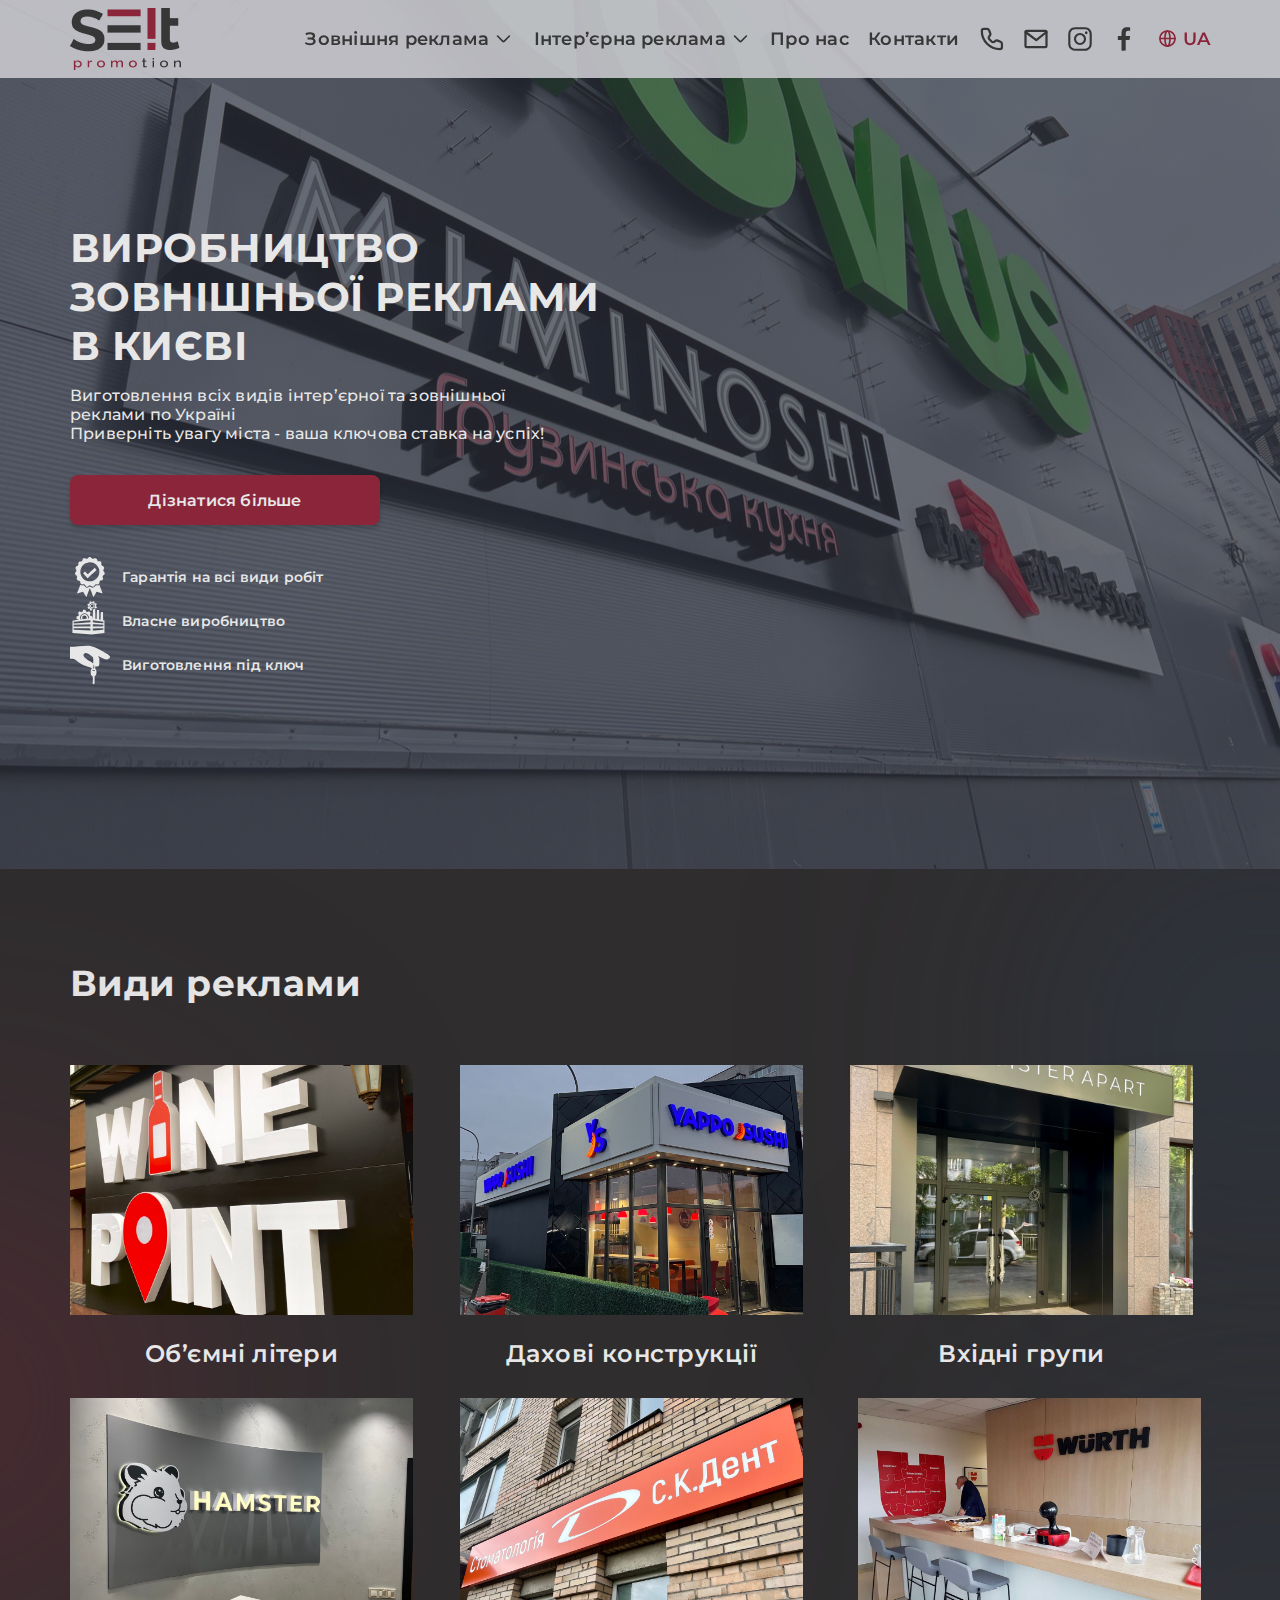
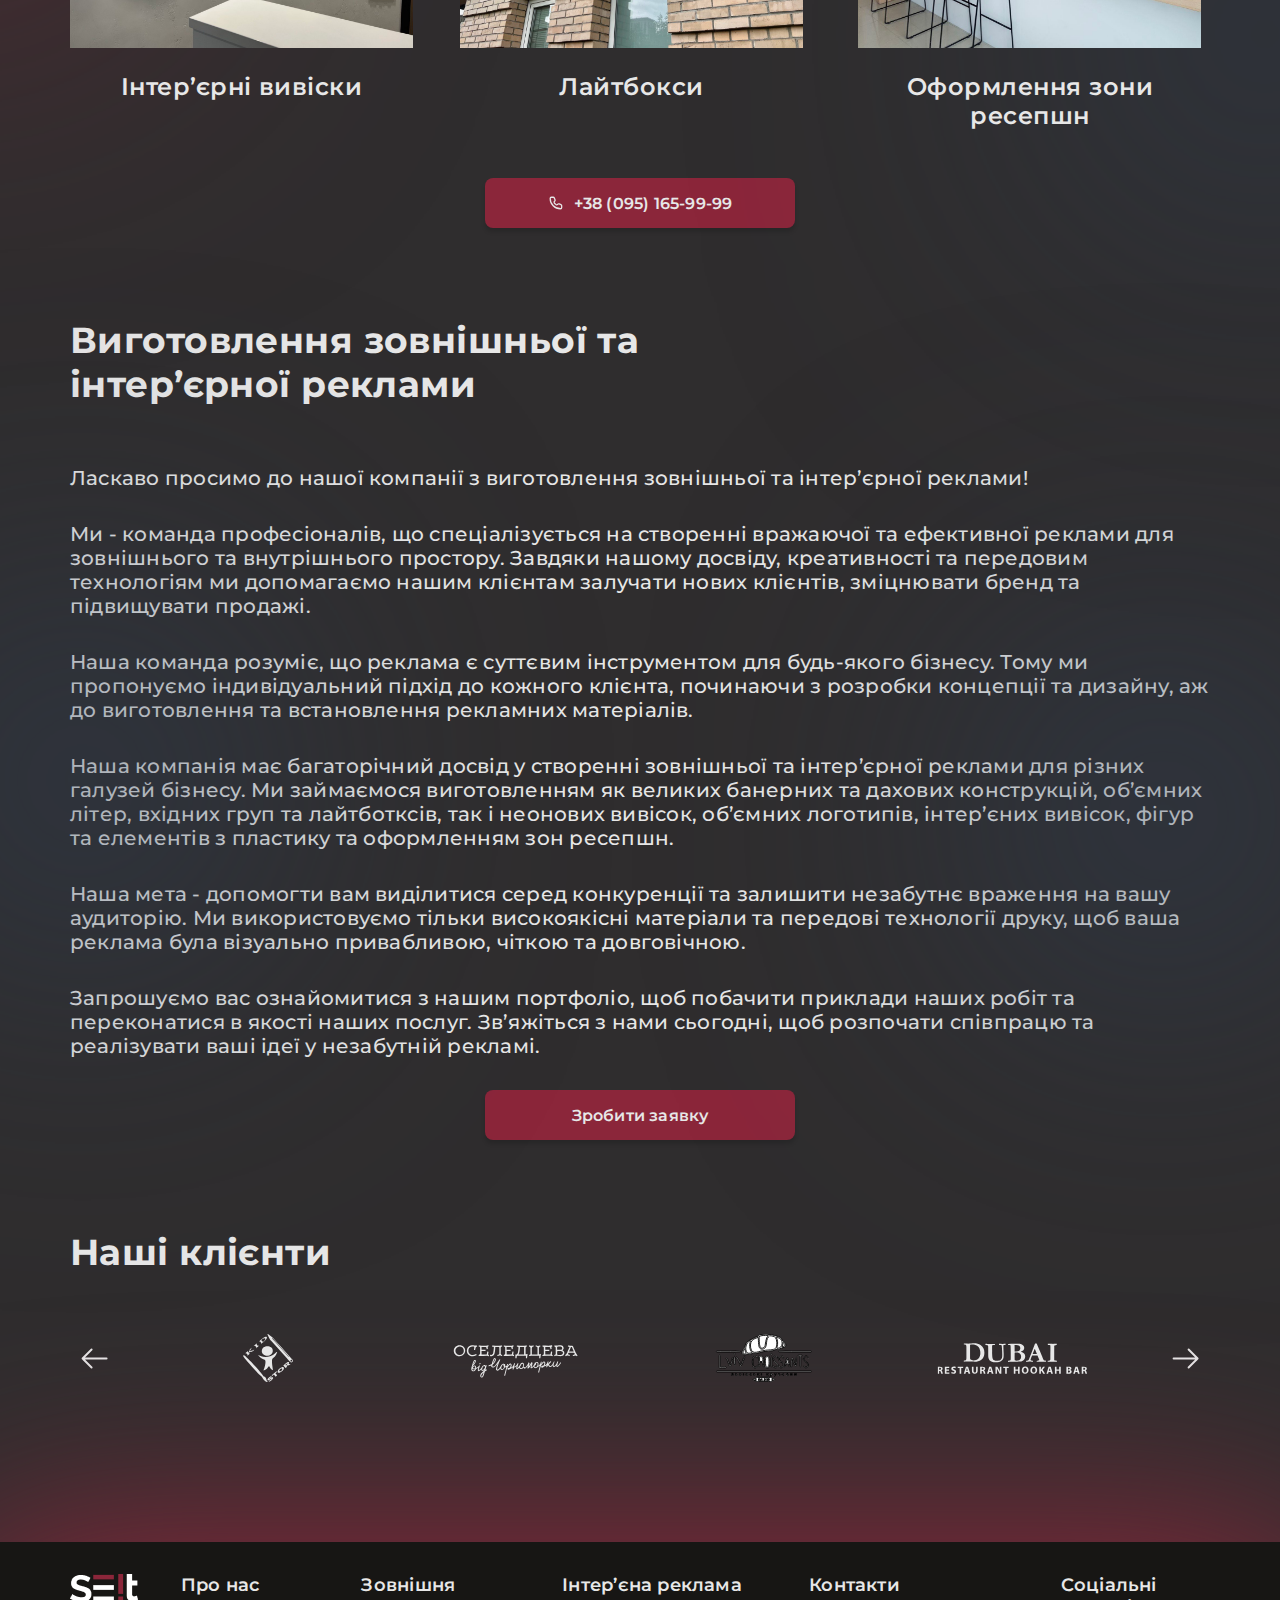
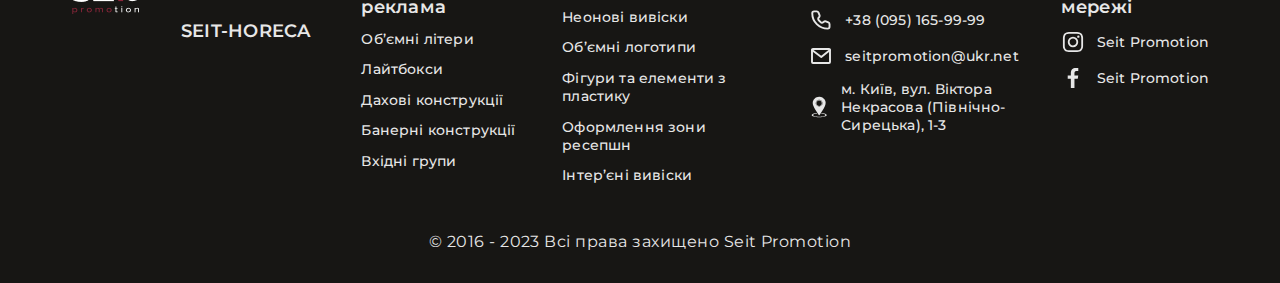
==== commit 92266f24: "return to previous mob version of slides" ====
--- a/index.html
+++ b/index.html
@@ -409,10 +409,6 @@
 										</div>
 									</div>
 								</div>
-								<!-- <div class="swiper-pagination"></div> -->
-								<!-- If we need navigation buttons -->
-								<!-- <div class="swiper-button-prev is-hidden"></div>
-								<div class="swiper-button-next"></div> -->
 
 								<button class="btn--swiper swiper-button-prev--customer">
 									<svg class="icon icon--swiper"><use href="./images/icons.svg#arrowLeft"></use></svg>
--- a/css/main.min.css
+++ b/css/main.min.css
@@ -1 +1 @@
-:root{--mobile-min-width: 320px;--mobile-width: 480px;--tablet-width: 768px;--pc-width: 1200px;--big-pc-width: 1440px;--header-bg-color: rgba(200, 200, 205, 0.9);--header-text-color: #373738;--primary-bg-color: #2F2D2E;--footer-bg-color: #171614;--primary-active-color: #8b263a;--secondaty-active-color: #611b33;--dark-blue-color:#2e4057;--primary-title-color: #E7E7E7;--secondary-title-color: #E6E6E6;--primary-text-color: #E7E7E7;--main-border-radius: 8px;--first-transition-function: cubic-bezier(0.4, 0, 0.2, 1);--first-transition-duration: 250ms}html,body{-webkit-box-sizing:border-box;box-sizing:border-box;height:100%;padding:0;margin:0}*,*::before,*::after{-webkit-box-sizing:inherit;box-sizing:inherit}h1,h2,h3,h4,h5,h6,p{margin:0}body{font-family:"Montserrat",sans-serif;letter-spacing:.03em;background-color:var(--primary-bg-color)}.list{padding:0;margin:0;list-style:none}.link{text-decoration:none;color:inherit}img{display:block;max-width:100%;height:auto}.text--aligned-center{text-align:center}.visually-hidden{position:absolute;width:1px;height:1px;margin:-1px;padding:0;border:0;white-space:nowrap;-webkit-clip-path:inset(100%);clip-path:inset(100%);clip:rect(0 0 0 0);overflow:hidden}.is-hidden{visibility:hidden;opacity:0;pointer-events:none}.customer-slider__slide{display:-webkit-box;display:-ms-flexbox;display:flex;-webkit-box-pack:center;-ms-flex-pack:center;justify-content:center}.swiper-button-prev--customer,.swiper-button-next--customer{color:var(--primary-text-color)}.swiper-button-prev--customer:hover,.swiper-button-prev--customer:focus,.swiper-button-next--customer:hover,.swiper-button-next--customer:focus{color:var(--primary-active-color)}.customer-slider--pc{display:none}@media screen and (min-width: 1200px){.customer-slider--pc{display:unset}}@media screen and (min-width: 1200px){.customer-slider--mob{display:none}}.wrapper{-webkit-box-sizing:border-box;box-sizing:border-box;min-height:100%;display:-webkit-box;display:-ms-flexbox;display:flex;-webkit-box-orient:vertical;-webkit-box-direction:normal;-ms-flex-direction:column;flex-direction:column}.header,.footer{-webkit-box-flex:0;-ms-flex-positive:0;flex-grow:0;-ms-flex-negative:0;flex-shrink:0}.main{-webkit-box-flex:1;-ms-flex-positive:1;flex-grow:1}.section__title{margin-bottom:3rem;font-size:1.25rem;font-style:normal;font-weight:700;line-height:normal;letter-spacing:.012em;color:var(--primary-title-color)}@media screen and (min-width: 1200px){.section__title{width:50%;margin-bottom:3.75rem;font-size:2.25rem}}.section__description{color:var(--primary-text-color);font-size:1rem;font-style:normal;font-weight:500;line-height:normal;letter-spacing:.012em;margin-block:0}@media screen and (min-width: 1200px){.section__description{font-size:1.25rem}}.section__description:not(:last-child){margin-bottom:1.5rem}@media screen and (min-width: 1200px){.section__description:not(:last-child){margin-bottom:2rem}}.figure{padding:0;margin:0}.mob-cta{padding-top:1rem;color:var(--primary-text-color);position:relative;z-index:2}@media screen and (min-width: 768px){.mob-cta{display:none}}.mob-cta__list{display:-webkit-box;display:-ms-flexbox;display:flex;-webkit-box-pack:center;-ms-flex-pack:center;justify-content:center;-webkit-box-align:center;-ms-flex-align:center;align-items:center;gap:42px}@media screen and (min-width: 480px){.mob-cta__list{-webkit-box-pack:space-evenly;-ms-flex-pack:space-evenly;justify-content:space-evenly}}.mob-cta__item{width:2.5rem;height:2.5rem}.what-we-do{padding-top:3rem;padding-bottom:3rem}@media screen and (min-width: 1200px){.what-we-do{display:block;padding-top:92px;padding-bottom:90px}}.what-we-do__list{padding-bottom:3rem;display:-webkit-box;display:-ms-flexbox;display:flex;-webkit-box-orient:vertical;-webkit-box-direction:normal;-ms-flex-direction:column;flex-direction:column;gap:32px}@media screen and (min-width: 768px){.what-we-do__list{-webkit-box-orient:horizontal;-webkit-box-direction:normal;-ms-flex-direction:row;flex-direction:row;-ms-flex-wrap:wrap;flex-wrap:wrap;gap:30px}}.what-we-do__item{position:relative}@media screen and (min-width: 768px){.what-we-do__item{display:-webkit-box;display:-ms-flexbox;display:flex;-ms-flex-preferred-size:calc((100% - 60px)/2);flex-basis:calc((100% - 60px)/2)}}@media screen and (min-width: 1200px){.what-we-do__item{display:-webkit-box;display:-ms-flexbox;display:flex;-ms-flex-preferred-size:calc((100% - 60px)/3);flex-basis:calc((100% - 60px)/3)}}.what-we-do__figure{display:-webkit-box;display:-ms-flexbox;display:flex;-webkit-box-orient:vertical;-webkit-box-direction:normal;-ms-flex-direction:column;flex-direction:column;-webkit-box-align:center;-ms-flex-align:center;align-items:center;gap:1.5rem}.what-we-do__thumb{height:250px;width:343px}.what-we-do__thumb>img{display:block;height:100%;width:100%;-o-object-fit:cover;object-fit:cover}.what-we-do__label{bottom:0;display:-webkit-box;display:-ms-flexbox;display:flex;-webkit-box-pack:center;-ms-flex-pack:center;justify-content:center;-webkit-box-align:center;-ms-flex-align:center;align-items:center;width:100%;font-size:1.25rem;font-style:normal;font-weight:600;line-height:normal;text-align:center;color:var(--primary-title-color)}@media screen and (min-width: 1200px){.what-we-do__label{font-size:1.5rem}}.what-we-do__cta{display:-webkit-box;display:-ms-flexbox;display:flex;-webkit-box-pack:center;-ms-flex-pack:center;justify-content:center}.description__cta{display:-webkit-box;display:-ms-flexbox;display:flex;-webkit-box-pack:center;-ms-flex-pack:center;justify-content:center;-webkit-box-align:center;-ms-flex-align:center;align-items:center}.our-customers{padding-top:5rem;padding-bottom:5rem;color:var(--primary-text-color)}@media screen and (min-width: 768px){.our-customers{padding-top:5.625rem;padding-bottom:7rem}}@media screen and (min-width: 1200px){.our-customers{padding-bottom:10rem}}.our-customers__wrapper{display:-webkit-box;display:-ms-flexbox;display:flex;-ms-flex-wrap:wrap;flex-wrap:wrap;-webkit-box-pack:justify;-ms-flex-pack:justify;justify-content:space-between}@media screen and (min-width: 768px){.our-customers__wrapper{-ms-flex-wrap:nowrap;flex-wrap:nowrap;-webkit-box-pack:space-evenly;-ms-flex-pack:space-evenly;justify-content:space-evenly;gap:1.5rem}}.customer-slider{-ms-flex-preferred-size:100%;flex-basis:100%;margin-bottom:42px}@media screen and (min-width: 768px){.customer-slider{-ms-flex-preferred-size:unset;flex-basis:unset;margin-bottom:0}}@media screen and (min-width: 768px){.swiper-button-prev--customer{-webkit-box-ordinal-group:0;-ms-flex-order:-1;order:-1}}.bg-wrapper{position:relative;overflow:hidden}.bg-wrapper__item{position:absolute}.round{width:294px;height:294px;border-radius:294px}.red-first{top:28px;left:-254px;background:var(--primary-active-color);-webkit-filter:blur(200px);filter:blur(200px)}@media screen and (min-width: 1200px){.red-first{top:387px;left:-205px}}.dark-blue-first{top:608px;right:-179px;background:var(--dark-blue-color);-webkit-filter:blur(175px);filter:blur(175px)}@media screen and (min-width: 1200px){.dark-blue-first{top:25px;right:-132px}}@media screen and (min-width: 1200px){.dark-blue-second{background:var(--dark-blue-color);filter:blur(200px);top:618px;right:-132px;-webkit-filter:blur(200px)}}.dark-blue-third{background:var(--dark-blue-color);filter:blur(175px);top:60%;left:-65px;-webkit-filter:blur(175px)}.dark-blue-fourth{background:var(--dark-blue-color);filter:blur(175px);bottom:579px;right:-30px;-webkit-filter:blur(175px)}.ellipse{width:1440px;height:302px;border-radius:1440px}.red-second{background:var(--primary-active-color);filter:blur(100px);-webkit-filter:blur(100px);bottom:-320px;left:50%;translate:-50% 0}@media screen and (min-width: 1200px){.red-second{bottom:-290px}}.logo{display:-webkit-box;display:-ms-flexbox;display:flex;-webkit-box-align:center;-ms-flex-align:center;align-items:center}.container{width:100%;padding-left:16px;padding-right:16px;margin-left:auto;margin-right:auto}@media screen and (min-width: 480px){.container{width:480px}}@media screen and (min-width: 768px){.container{width:768px}}@media screen and (min-width: 1200px){.container{width:1200px;padding-left:30px;padding-right:30px}}@media screen and (min-width: 1440px){.container{width:1440px;padding-left:100px;padding-right:100px}}.header{width:100%;position:fixed;z-index:50;top:0;left:0;background:var(--header-bg-color)}.main-nav{display:-webkit-box;display:-ms-flexbox;display:flex;-webkit-box-align:center;-ms-flex-align:center;align-items:center;-webkit-box-pack:justify;-ms-flex-pack:justify;justify-content:space-between;width:100%;gap:100px}.main-nav__logo{width:89px;padding-top:14px;padding-bottom:12px}@media screen and (min-width: 1200px){.main-nav__logo{width:111px;padding-top:8px;padding-bottom:8px}}.main-nav__menu,.contacts{display:none;font-weight:500;letter-spacing:.02em}@media screen and (min-width: 1200px){.main-nav__menu,.contacts{display:-webkit-box;display:-ms-flexbox;display:flex;-webkit-box-pack:justify;-ms-flex-pack:justify;justify-content:space-between}}.main-nav__menu{color:#373738;font-style:normal;font-weight:600;line-height:normal;letter-spacing:.015rem}@media screen and (min-width: 1200px){.main-nav__menu{display:-webkit-box;display:-ms-flexbox;display:flex;-webkit-box-pack:justify;-ms-flex-pack:justify;justify-content:space-between;-webkit-box-align:center;-ms-flex-align:center;align-items:center;gap:1.2rem;font-size:1.1rem}}@media screen and (min-width: 1440px){.main-nav__menu{font-size:1.25rem}}.contacts{font-size:12px;line-height:1.17}@media screen and (min-width: 1200px){.contacts{font-size:14px;line-height:1.14}}.contacts{-webkit-box-orient:vertical;-webkit-box-direction:normal;-ms-flex-direction:column;flex-direction:column;margin-left:auto}@media screen and (min-width: 768px){.contacts{margin-top:15px;-webkit-box-orient:horizontal;-webkit-box-direction:normal;-ms-flex-direction:row;flex-direction:row;-webkit-box-align:center;-ms-flex-align:center;align-items:center}}.menu__item--contacts{display:-webkit-box;display:-ms-flexbox;display:flex;-webkit-box-pack:justify;-ms-flex-pack:justify;justify-content:space-between;-webkit-box-align:center;-ms-flex-align:center;align-items:center;gap:1.5rem}.contacts__item:not(:last-child){margin-bottom:10px}@media screen and (min-width: 768px){.contacts__item:not(:last-child){margin-right:30px;margin-bottom:0}}.menu__link{display:block;padding-top:27px;padding-bottom:27px;transition:color var(--first-transition-duration) var(--first-transition-function);-webkit-transition:color var(--first-transition-duration) var(--first-transition-function);-moz-transition:color var(--first-transition-duration) var(--first-transition-function);-ms-transition:color var(--first-transition-duration) var(--first-transition-function);-o-transition:color var(--first-transition-duration) var(--first-transition-function)}.menu__link:hover,.menu__link:focus{color:var(--primary-active-color)}.menu__link--ad,.menu__link--lang{display:-webkit-box;display:-ms-flexbox;display:flex;-webkit-box-align:center;-ms-flex-align:center;align-items:center;gap:4px}.menu__link--lang{color:var(--primary-active-color)}.menu__contacts-list{display:-webkit-box;display:-ms-flexbox;display:flex;-webkit-box-align:center;-ms-flex-align:center;align-items:center;-webkit-box-pack:center;-ms-flex-pack:center;justify-content:center;color:var(--icon-backrgound-color)}@media screen and (min-width: 1200px){.menu__contacts-list{gap:1rem}}.menu__contacts-item{width:1.75rem;height:1.75rem}.menu__contacts-link{display:-webkit-box;display:-ms-flexbox;display:flex;-webkit-box-pack:center;-ms-flex-pack:center;justify-content:center;-webkit-box-align:center;-ms-flex-align:center;align-items:center;width:100%;height:100%}.menu__contacts-link:hover,.menu__contacts-link:focus{color:var(--primary-active-color)}.contacts__link{display:-webkit-box;display:-ms-flexbox;display:flex;color:var(--primary-paragraph-color);transition:color var(--first-transition-duration) var(--first-transition-function);-webkit-transition:color var(--first-transition-duration) var(--first-transition-function);-moz-transition:color var(--first-transition-duration) var(--first-transition-function);-ms-transition:color var(--first-transition-duration) var(--first-transition-function);-o-transition:color var(--first-transition-duration) var(--first-transition-function)}.contacts__link:hover,.contacts__link:focus{color:var(--primary-active-color)}@media screen and (min-width: 1200px){.contacts__link{padding-top:12px;padding-bottom:12px}}.contacts__icon{width:16px;height:16px;margin-right:10px;fill:currentColor}.hero{margin:-76px auto 0;padding-top:206px;display:-webkit-box;display:-ms-flexbox;display:flex;-webkit-box-orient:vertical;-webkit-box-direction:normal;-ms-flex-direction:column;flex-direction:column;-webkit-box-pack:center;-ms-flex-pack:center;justify-content:center;min-height:105vh;-webkit-box-align:start;-ms-flex-align:start;align-items:flex-start;color:var(--primary-text-color);background-image:-webkit-gradient(linear, left top, left bottom, from(rgba(47, 48, 58, 0.7019607843)), to(rgba(47, 48, 58, 0.7))),url(../images/Slider1.jpg);background-image:linear-gradient(rgba(47, 48, 58, 0.7019607843), rgba(47, 48, 58, 0.7)),url(../images/Slider1.jpg);background-position:center;background-repeat:no-repeat;background-size:cover}@media screen and (min-width: 1200px){.hero{padding-top:191px;padding-bottom:76px;background-image:-webkit-gradient(linear, left top, left bottom, from(rgba(47, 48, 58, 0.7)), to(rgba(47, 48, 58, 0.7))),url(../images/Slider1.jpg);background-image:linear-gradient(rgba(47, 48, 58, 0.7), rgba(47, 48, 58, 0.7)),url(../images/Slider1.jpg)}}@media screen and (min-width: 1440px){.hero{margin-left:auto;margin-right:auto}}.hero__title{margin-bottom:.75rem;width:80%;font-weight:700;font-size:1.75rem;line-height:normal;letter-spacing:.012em;text-transform:uppercase;color:var(--primary-title-color)}@media screen and (min-width: 480px){.hero__title{width:70%;font-size:2.5rem;margin-bottom:1rem}}@media screen and (min-width: 1200px){.hero__title{width:50%}}.hero__description{margin-bottom:1.5rem;font-size:.875rem;font-style:normal;font-weight:500;line-height:normal;letter-spacing:.012em}@media screen and (min-width: 480px){.hero__description{margin-bottom:2rem;width:70%;font-size:1rem}}@media screen and (min-width: 1200px){.hero__description{width:45%;letter-spacing:.012em}}.hero__profits-list{display:-webkit-box;display:-ms-flexbox;display:flex;-webkit-box-orient:vertical;-webkit-box-direction:normal;-ms-flex-direction:column;flex-direction:column;gap:.25rem}.hero__profits-item{display:-webkit-box;display:-ms-flexbox;display:flex;-webkit-box-align:center;-ms-flex-align:center;align-items:center;gap:.75rem;font-size:.875rem;font-style:normal;font-weight:600;line-height:normal;letter-spacing:.012em}.our-characteristics{padding-top:60px;padding-bottom:60px}@media screen and (min-width: 1200px){.our-characteristics{padding-top:94px;padding-bottom:94px}}.our-characteristics__list{margin:-15px;font-size:14px}@media screen and (min-width: 768px){.our-characteristics__list{display:-webkit-box;display:-ms-flexbox;display:flex;-ms-flex-wrap:wrap;flex-wrap:wrap}}.our-characteristics__wrapper{display:-webkit-box;display:-ms-flexbox;display:flex;-webkit-box-pack:center;-ms-flex-pack:center;justify-content:center;-webkit-box-align:center;-ms-flex-align:center;align-items:center;margin-bottom:30px;height:120px;background-color:var(--icon-backrgound-color-features);border-radius:var(--main-border-radius);-webkit-border-radius:var(--main-border-radius);-moz-border-radius:var(--main-border-radius);-ms-border-radius:var(--main-border-radius);-o-border-radius:var(--main-border-radius)}.our-characteristics__icon{width:70px;height:70px}.our-characteristics__item{margin:15px}@media screen and (min-width: 768px){.our-characteristics__item{-ms-flex-preferred-size:calc((100% - 60px)/2);flex-basis:calc((100% - 60px)/2)}}@media screen and (min-width: 1200px){.our-characteristics__item{-ms-flex-preferred-size:calc((100% - 120px)/4);flex-basis:calc((100% - 120px)/4)}}.our-characteristics__title{margin-bottom:10px;text-align:center;font-size:14px;font-weight:700;line-height:1.14;text-transform:uppercase;color:var(--primary-header-color)}@media screen and (min-width: 768px){.our-characteristics__title{text-align:left}}.our-characteristics__description{line-height:1.71;color:var(--primary-paragraph-color)}.social-list{display:-webkit-box;display:-ms-flexbox;display:flex;-webkit-box-align:center;-ms-flex-align:center;align-items:center}.social-item{width:1.5rem;height:1.5rem}.social-link{display:-webkit-box;display:-ms-flexbox;display:flex;-webkit-box-pack:center;-ms-flex-pack:center;justify-content:center;-webkit-box-align:center;-ms-flex-align:center;align-items:center;width:100%;height:100%;border-radius:50%;-webkit-border-radius:50%;-moz-border-radius:50%;-ms-border-radius:50%;-o-border-radius:50%;transition:background-color var(--first-transition-duration) var(--first-transition-function),color var(--first-transition-duration) var(--first-transition-function);-webkit-transition:background-color var(--first-transition-duration) var(--first-transition-function),color var(--first-transition-duration) var(--first-transition-function);-moz-transition:background-color var(--first-transition-duration) var(--first-transition-function),color var(--first-transition-duration) var(--first-transition-function);-ms-transition:background-color var(--first-transition-duration) var(--first-transition-function),color var(--first-transition-duration) var(--first-transition-function);-o-transition:background-color var(--first-transition-duration) var(--first-transition-function),color var(--first-transition-duration) var(--first-transition-function)}.social-link:hover,.social-link:focus{background-color:var(--primary-active-color);color:var(--primary-text-color-light)}.social-icon{width:20px;height:20px;fill:currentColor}.btn{width:90%;height:42px;padding:10px;display:-webkit-box;display:-ms-flexbox;display:flex;-webkit-box-pack:center;-ms-flex-pack:center;justify-content:center;-webkit-box-align:center;-ms-flex-align:center;align-items:center;gap:10px;font-family:inherit;font-weight:600;font-size:1rem;line-height:normal;letter-spacing:.012em;color:var(--primary-title-color);background-color:var(--primary-active-color);-webkit-box-shadow:0px 4px 4px rgba(0,0,0,.15);box-shadow:0px 4px 4px rgba(0,0,0,.15);border:none;cursor:pointer;border-radius:var(--main-border-radius);-webkit-border-radius:var(--main-border-radius);-moz-border-radius:var(--main-border-radius);-ms-border-radius:var(--main-border-radius);-o-border-radius:var(--main-border-radius);transition:background-color var(--first-transition-duration) var(--first-transition-function);-webkit-transition:background-color var(--first-transition-duration) var(--first-transition-function);-moz-transition:background-color var(--first-transition-duration) var(--first-transition-function);-ms-transition:background-color var(--first-transition-duration) var(--first-transition-function);-o-transition:background-color var(--first-transition-duration) var(--first-transition-function)}@media screen and (min-width: 375px){.btn{width:343px}}@media screen and (min-width: 1200px){.btn{width:310px;height:50px}}.btn:hover,.btn:focus{color:var(--primary-text-color);background-color:var(--secondaty-active-color)}.btn--get-more{margin-bottom:1.5rem}@media screen and (min-width: 1200px){.btn--get-more{margin-bottom:2rem}}.btn--swiper{display:-webkit-box;display:-ms-flexbox;display:flex;-webkit-box-pack:center;-ms-flex-pack:center;justify-content:center;-webkit-box-align:center;-ms-flex-align:center;align-items:center;border:none;cursor:pointer;background-color:rgba(0,0,0,0)}.btn--swiper:hover,.btn--swiper:focus{color:var(--primary-active-color)}.our-team{padding-top:60px;padding-bottom:60px;background-color:var(--icon-backrgound-color-features)}@media screen and (min-width: 1200px){.our-team{padding-top:94px;padding-bottom:94px}}.our-team__list{margin:-15px}@media screen and (min-width: 768px){.our-team__list{display:-webkit-box;display:-ms-flexbox;display:flex;-ms-flex-wrap:wrap;flex-wrap:wrap}}.our-team__member{margin:15px;background-color:var(--primary-text-color-light);border-radius:0px 0px 4px 4px;-webkit-box-shadow:0px 1px 3px rgba(0,0,0,.12),0px 1px 1px rgba(0,0,0,.14),0px 2px 1px rgba(0,0,0,.2);box-shadow:0px 1px 3px rgba(0,0,0,.12),0px 1px 1px rgba(0,0,0,.14),0px 2px 1px rgba(0,0,0,.2)}@media screen and (min-width: 768px){.our-team__member{-ms-flex-preferred-size:calc((100% - 60px)/2);flex-basis:calc((100% - 60px)/2)}}@media screen and (min-width: 1200px){.our-team__member{-ms-flex-preferred-size:calc((100% - 120px)/4);flex-basis:calc((100% - 120px)/4)}}.team-member__info{padding-top:30px;padding-bottom:30px;padding-right:32px;padding-left:32px;font-size:16px;line-height:1.19}.team-member__name{margin-bottom:10px;font-weight:500}.team-member__title{margin-bottom:16px;font-weight:400;color:var(--primary-paragraph-color)}.team-member__social-icons{-webkit-box-pack:center;-ms-flex-pack:center;justify-content:center;color:var(--icon-backrgound-color)}.regular-customers{padding-top:60px;padding-bottom:60px}@media screen and (min-width: 1200px){.regular-customers{padding-top:94px;padding-bottom:94px}}.regular-customers__list{display:-webkit-box;display:-ms-flexbox;display:flex;-ms-flex-wrap:wrap;flex-wrap:wrap;-webkit-box-pack:center;-ms-flex-pack:center;justify-content:center;margin:-15px}.customer{-ms-flex-preferred-size:calc((100% - 60px)/2);flex-basis:calc((100% - 60px)/2);height:92px;margin:15px}@media screen and (min-width: 768px){.customer{-ms-flex-preferred-size:calc((100% - 90px)/3);flex-basis:calc((100% - 90px)/3)}}@media screen and (min-width: 1200px){.customer{-ms-flex-preferred-size:calc((100% - 180px)/6);flex-basis:calc((100% - 180px)/6)}}.customer__link{display:-webkit-box;display:-ms-flexbox;display:flex;-webkit-box-pack:center;-ms-flex-pack:center;justify-content:center;-webkit-box-align:center;-ms-flex-align:center;align-items:center;height:100%;width:100%;color:var(--icon-backrgound-color);border:1px solid var(--icon-backrgound-color);-webkit-box-sizing:border-box;box-sizing:border-box;border-radius:var(--main-border-radius);-webkit-border-radius:var(--main-border-radius);-moz-border-radius:var(--main-border-radius);-ms-border-radius:var(--main-border-radius);-o-border-radius:var(--main-border-radius);transition:border-color var(--first-transition-duration) var(--first-transition-function),color var(--first-transition-duration) var(--first-transition-function);-webkit-transition:border-color var(--first-transition-duration) var(--first-transition-function),color var(--first-transition-duration) var(--first-transition-function);-moz-transition:border-color var(--first-transition-duration) var(--first-transition-function),color var(--first-transition-duration) var(--first-transition-function);-ms-transition:border-color var(--first-transition-duration) var(--first-transition-function),color var(--first-transition-duration) var(--first-transition-function);-o-transition:border-color var(--first-transition-duration) var(--first-transition-function),color var(--first-transition-duration) var(--first-transition-function)}.customer__link:hover,.customer__link:focus{color:var(--primary-active-color);border-color:var(--primary-active-color)}.customer__icon{width:106px;height:60px;fill:currentColor}.footer{padding-top:2rem;padding-bottom:2rem;color:var(--primary-text-color);background-color:var(--footer-bg-color)}.footer__container{padding-left:3rem;padding-right:3rem}@media screen and (min-width: 768px){.footer__container{padding-left:30px;padding-right:30px;-ms-flex-wrap:wrap;flex-wrap:wrap;-webkit-box-align:baseline;-ms-flex-align:baseline;align-items:baseline;-ms-flex-pack:distribute;justify-content:space-around}}.footer__upper-part{padding-bottom:3rem;display:-webkit-box;display:-ms-flexbox;display:flex;-webkit-box-orient:vertical;-webkit-box-direction:normal;-ms-flex-direction:column;flex-direction:column;gap:2rem}@media screen and (min-width: 768px){.footer__upper-part{-webkit-box-orient:horizontal;-webkit-box-direction:normal;-ms-flex-direction:row;flex-direction:row;-ms-flex-wrap:wrap;flex-wrap:wrap;-webkit-box-align:start;-ms-flex-align:start;align-items:flex-start;-webkit-box-pack:center;-ms-flex-pack:center;justify-content:center;gap:1.5rem}}@media screen and (min-width: 1200px){.footer__upper-part{-ms-flex-wrap:nowrap;flex-wrap:nowrap;-webkit-box-pack:justify;-ms-flex-pack:justify;justify-content:space-between;-webkit-box-align:start;-ms-flex-align:start;align-items:flex-start;gap:2.625rem}}@media screen and (min-width: 768px){.footer__logo-part,.first-col,.second-col,.third-col,.fourth-col,.fifth-col{-ms-flex-preferred-size:46%;flex-basis:46%}}@media screen and (min-width: 1200px){.footer__logo-part,.first-col,.second-col,.third-col,.fourth-col,.fifth-col{-ms-flex-preferred-size:unset;flex-basis:unset}}@media screen and (min-width: 1200px){.first-col{-ms-flex-preferred-size:10rem;flex-basis:10rem}}@media screen and (min-width: 1200px){.fourth-col{-ms-flex-preferred-size:14rem;flex-basis:14rem}}.footer__lower-part{text-align:center}.footer__logo-part{display:-webkit-box;display:-ms-flexbox;display:flex;-webkit-box-pack:center;-ms-flex-pack:center;justify-content:center}@media screen and (min-width: 768px){.footer__logo-part{-webkit-box-pack:start;-ms-flex-pack:start;justify-content:flex-start}}@media screen and (min-width: 1200px){.footer__logo-part{-webkit-box-pack:center;-ms-flex-pack:center;justify-content:center}}.footer__logo{width:69px}.footer__title{display:block;font-weight:600;font-size:1.125rem;line-height:normal;letter-spacing:.012em;color:var(--primary-text-color-light)}@media screen and (min-width: 1200px){.footer__title{text-align:left}}.footer__title--products{margin-bottom:.75rem}.footer__title--contacts{margin-bottom:.75rem}.footer__title--first-col:not(:last-child){margin-bottom:1.5rem}.footer__list{display:-webkit-box;display:-ms-flexbox;display:flex;-webkit-box-orient:vertical;-webkit-box-direction:normal;-ms-flex-direction:column;flex-direction:column;gap:.75rem}.footer__link{font-size:.875rem;font-style:normal;font-weight:500;line-height:normal;letter-spacing:.012em}.footer__contacts-link{display:-webkit-box;display:-ms-flexbox;display:flex;-webkit-box-align:center;-ms-flex-align:center;align-items:center;gap:12px}.footer__contacts-list{display:-webkit-box;display:-ms-flexbox;display:flex;-webkit-box-orient:vertical;-webkit-box-direction:normal;-ms-flex-direction:column;flex-direction:column;gap:.75rem}@media screen and (min-width: 1200px){.subscribe{display:-webkit-box;display:-ms-flexbox;display:flex}}.subscribe__email{-webkit-box-sizing:border-box;box-sizing:border-box;width:100%;padding:14px 16px;margin-left:auto;margin-right:auto;margin-bottom:20px;font-family:inherit;font-weight:400;font-size:16px;line-height:1.25;letter-spacing:.03em;color:rgba(255,255,255,.6);background-color:rgba(0,0,0,0);border:1px solid rgba(255,255,255,.3);-webkit-filter:drop-shadow(0px 4px 4px rgba(0, 0, 0, 0.15));filter:drop-shadow(0px 4px 4px rgba(0, 0, 0, 0.15));border-radius:var(--main-border-radius);-webkit-border-radius:var(--main-border-radius);-moz-border-radius:var(--main-border-radius);-ms-border-radius:var(--main-border-radius);-o-border-radius:var(--main-border-radius)}@media screen and (min-width: 1200px){.subscribe__email{-ms-flex-preferred-size:calc(100% - 212px);flex-basis:calc(100% - 212px);margin-bottom:0}}.subscribe__btn{display:-webkit-box;display:-ms-flexbox;display:flex;-webkit-box-pack:center;-ms-flex-pack:center;justify-content:center;-webkit-box-align:center;-ms-flex-align:center;align-items:center;margin-left:auto;margin-right:auto}@media screen and (min-width: 1200px){.subscribe__btn{margin-left:12px}}.subscribe__icon{width:24px;height:24px;margin-left:10px;fill:currentColor}.backdrop{position:fixed;top:0;left:0;height:100vh;width:100vw;background-color:rgba(0,0,0,.2);transition:opacity var(--first-transition-duration) var(--first-transition-function),visibility var(--first-transition-duration) var(--first-transition-function);-webkit-transition:opacity var(--first-transition-duration) var(--first-transition-function),visibility var(--first-transition-duration) var(--first-transition-function);-moz-transition:opacity var(--first-transition-duration) var(--first-transition-function),visibility var(--first-transition-duration) var(--first-transition-function);-ms-transition:opacity var(--first-transition-duration) var(--first-transition-function),visibility var(--first-transition-duration) var(--first-transition-function);-o-transition:opacity var(--first-transition-duration) var(--first-transition-function),visibility var(--first-transition-duration) var(--first-transition-function)}.backdrop.is-hidden .modal{top:50%;left:50%;transform:translate(-50%, -50%) scale(0.5);-webkit-transform:translate(-50%, -50%) scale(0.5);-moz-transform:translate(-50%, -50%) scale(0.5);-ms-transform:translate(-50%, -50%) scale(0.5);-o-transform:translate(-50%, -50%) scale(0.5);-webkit-transition:-webkit-transform var(--first-transition-duration) var(--first-transition-function);transition:-webkit-transform var(--first-transition-duration) var(--first-transition-function);transition:transform var(--first-transition-duration) var(--first-transition-function);transition:transform var(--first-transition-duration) var(--first-transition-function), -webkit-transform var(--first-transition-duration) var(--first-transition-function);-webkit-transition:transform var(--first-transition-duration) var(--first-transition-function);-moz-transition:transform var(--first-transition-duration) var(--first-transition-function);-ms-transition:transform var(--first-transition-duration) var(--first-transition-function);-o-transition:transform var(--first-transition-duration) var(--first-transition-function)}.modal{position:absolute;top:50%;left:50%;width:calc(100% - 30px);min-height:581px;padding:40px;background-color:var(--primary-text-color-light);-webkit-box-shadow:0px 1px 3px rgba(0,0,0,.12),0px 1px 1px rgba(0,0,0,.14),0px 2px 1px rgba(0,0,0,.2);box-shadow:0px 1px 3px rgba(0,0,0,.12),0px 1px 1px rgba(0,0,0,.14),0px 2px 1px rgba(0,0,0,.2);border-radius:var(--main-border-radius);-webkit-border-radius:var(--main-border-radius);-moz-border-radius:var(--main-border-radius);-ms-border-radius:var(--main-border-radius);-o-border-radius:var(--main-border-radius);transform:scale(1) translate(-50%, -50%);-webkit-transform:scale(1) translate(-50%, -50%);-moz-transform:scale(1) translate(-50%, -50%);-ms-transform:scale(1) translate(-50%, -50%);-o-transform:scale(1) translate(-50%, -50%);-webkit-transition:-webkit-transform var(--first-transition-duration) var(--first-transition-function);transition:-webkit-transform var(--first-transition-duration) var(--first-transition-function);transition:transform var(--first-transition-duration) var(--first-transition-function);transition:transform var(--first-transition-duration) var(--first-transition-function), -webkit-transform var(--first-transition-duration) var(--first-transition-function);-webkit-transition:transform var(--first-transition-duration) var(--first-transition-function);-moz-transition:transform var(--first-transition-duration) var(--first-transition-function);-ms-transition:transform var(--first-transition-duration) var(--first-transition-function);-o-transition:transform var(--first-transition-duration) var(--first-transition-function)}@media screen and (min-width: 480px){.modal{width:450px}}@media screen and (min-width: 1200px){.modal{width:528px}}.modal__callback{text-align:center}.modal__title{margin-bottom:12px;font-weight:700;font-size:20px;line-height:1.5;text-align:center;letter-spacing:.03em;color:var(--primary-header-color)}@media screen and (min-width: 1200px){.modal__title{line-height:1.15}}.modal__field{position:relative}.modal__field--usual{margin-bottom:10px;height:58px}.modal__field--comment{margin-bottom:20px;height:138px}.modal__field--policy{position:relative;display:block;height:24px;margin-bottom:40px}.modal__label{position:absolute;top:0;left:0;font-weight:400;font-size:12px;line-height:1.17;letter-spacing:.01em;color:var(--primary-paragraph-color)}.modal__icon{position:absolute;bottom:20px;left:15px;width:18px;height:18px;fill:var(--primary-header-color);transform:translateY(50%);-webkit-transform:translateY(50%);-moz-transform:translateY(50%);-ms-transform:translateY(50%);-o-transform:translateY(50%);transition:fill var(--first-transition-duration) var(--first-transition-function);-webkit-transition:fill var(--first-transition-duration) var(--first-transition-function);-moz-transition:fill var(--first-transition-duration) var(--first-transition-function);-ms-transition:fill var(--first-transition-duration) var(--first-transition-function);-o-transition:fill var(--first-transition-duration) var(--first-transition-function)}.modal__input:focus~.modal__icon{fill:var(--primary-active-color)}.modal__input{position:absolute;bottom:0;left:0;display:block;width:100%;height:40px;padding-top:12px;padding-right:15px;padding-bottom:12px;padding-left:42px;-webkit-box-sizing:border-box;box-sizing:border-box;border:1px solid rgba(33,33,33,.2);border-radius:var(--main-border-radius);-webkit-border-radius:var(--main-border-radius);-moz-border-radius:var(--main-border-radius);-ms-border-radius:var(--main-border-radius);-o-border-radius:var(--main-border-radius);transition:border var(--first-transition-duration) var(--first-transition-function);-webkit-transition:border var(--first-transition-duration) var(--first-transition-function);-moz-transition:border var(--first-transition-duration) var(--first-transition-function);-ms-transition:border var(--first-transition-duration) var(--first-transition-function);-o-transition:border var(--first-transition-duration) var(--first-transition-function)}.modal__input:focus,.modal__input:active{border:1px solid var(--primary-active-color);outline:rgba(0,0,0,0)}.modal__input--comment{padding:12px 16px;height:120px;resize:none}.modal__close{position:absolute;top:8px;right:8px;display:-webkit-box;display:-ms-flexbox;display:flex;-webkit-box-pack:center;-ms-flex-pack:center;justify-content:center;-webkit-box-align:center;-ms-flex-align:center;align-items:center;width:30px;height:30px;background-color:rgba(0,0,0,0);border:1px solid rgba(0,0,0,.1);border-radius:50%;-webkit-border-radius:50%;-moz-border-radius:50%;-ms-border-radius:50%;-o-border-radius:50%}.modal__icon-close{width:18px;height:18px;fill:var(--secondary-logo-color);transition:fill var(--first-transition-duration) var(--first-transition-function);-webkit-transition:fill var(--first-transition-duration) var(--first-transition-function);-moz-transition:fill var(--first-transition-duration) var(--first-transition-function);-ms-transition:fill var(--first-transition-duration) var(--first-transition-function);-o-transition:fill var(--first-transition-duration) var(--first-transition-function)}.modal__close:hover .modal__icon-close,.modal__close:focus .modal__icon-close{fill:var(--primary-active-color)}.policy-agreement{display:block;height:100%;width:100%}.policy-agreement__text{position:absolute;top:12px;left:36px;font-size:12px;line-height:1.17;transform:translateY(-50%);-webkit-transform:translateY(-50%);-moz-transform:translateY(-50%);-ms-transform:translateY(-50%);-o-transform:translateY(-50%)}@media screen and (min-width: 1200px){.policy-agreement__text{font-size:14px;line-height:1.71}}.policy-agreement__icon{position:absolute;top:12px;left:13px;width:16px;height:16px;border:2px solid var(--primary-header-color);border-radius:var(--main-border-radius);transform:translateY(-50%);transition:background-color var(--first-transition-duration) var(--first-transition-function),border var(--first-transition-duration) var(--first-transition-function);-webkit-transform:translateY(-50%);-moz-transform:translateY(-50%);-ms-transform:translateY(-50%);-o-transform:translateY(-50%);-webkit-border-radius:var(--main-border-radius);-moz-border-radius:var(--main-border-radius);-ms-border-radius:var(--main-border-radius);-o-border-radius:var(--main-border-radius);-webkit-transition:background-color var(--first-transition-duration) var(--first-transition-function),border var(--first-transition-duration) var(--first-transition-function);-moz-transition:background-color var(--first-transition-duration) var(--first-transition-function),border var(--first-transition-duration) var(--first-transition-function);-ms-transition:background-color var(--first-transition-duration) var(--first-transition-function),border var(--first-transition-duration) var(--first-transition-function);-o-transition:background-color var(--first-transition-duration) var(--first-transition-function),border var(--first-transition-duration) var(--first-transition-function)}.policy-agreement__checkbox:checked~.policy-agreement__icon{border:2px solid var(--primary-active-color);background-color:var(--primary-active-color);background-size:contain;background-origin:border-box}.policy-agreement__checkbox:hover~.policy-agreement__icon,.policy-agreement__checkbox:focus~.policy-agreement__icon{border:2px solid var(--primary-active-color);background-size:contain;background-origin:border-box}.policy-agreement__checkbox{-webkit-appearance:none;-moz-appearance:none;appearance:none;position:absolute}.policy-agreement__link{color:var(--primary-active-color);-webkit-text-decoration-line:underline;text-decoration-line:underline;-moz-text-decoration-line:underline;-webkit-text-decoration-skip-ink:none;text-decoration-skip-ink:none}.mob-menu{position:fixed;top:0;width:100vw;height:100vh;z-index:9999;background:var(--primary-text-color-light);transition:opacity var(--first-transition-duration) var(--first-transition-function),visibility var(--first-transition-duration) var(--first-transition-function);-webkit-transition:opacity var(--first-transition-duration) var(--first-transition-function),visibility var(--first-transition-duration) var(--first-transition-function);-moz-transition:opacity var(--first-transition-duration) var(--first-transition-function),visibility var(--first-transition-duration) var(--first-transition-function);-ms-transition:opacity var(--first-transition-duration) var(--first-transition-function),visibility var(--first-transition-duration) var(--first-transition-function);-o-transition:opacity var(--first-transition-duration) var(--first-transition-function),visibility var(--first-transition-duration) var(--first-transition-function)}@media screen and (min-width: 768px){.mob-menu{display:none}}.menu__open{padding:0 1px;display:-webkit-box;display:-ms-flexbox;display:flex;-webkit-box-pack:center;-ms-flex-pack:center;justify-content:center;-webkit-box-align:center;-ms-flex-align:center;align-items:center;-ms-flex-item-align:center;align-self:center;width:3.125rem;height:3.125rem;background-color:rgba(0,0,0,0);border-color:rgba(0,0,0,0)}@media screen and (min-width: 1200px){.menu__open{display:none}}.menu__icon-open,.menu__icon-close{width:100%;height:100%;fill:var(--secondary-logo-color);transition:fill var(--first-transition-duration) var(--first-transition-function);-webkit-transition:fill var(--first-transition-duration) var(--first-transition-function);-moz-transition:fill var(--first-transition-duration) var(--first-transition-function);-ms-transition:fill var(--first-transition-duration) var(--first-transition-function);-o-transition:fill var(--first-transition-duration) var(--first-transition-function)}.menu__open:hover .menu__icon-open,.menu__open:focus .menu__icon-open,.menu__close:hover .menu__icon-close,.menu__close:focus .menu__icon-close{fill:var(--primary-active-color)}.menu__close{position:absolute;top:10px;right:15px;display:-webkit-box;display:-ms-flexbox;display:flex;-webkit-box-pack:center;-ms-flex-pack:center;justify-content:center;-webkit-box-align:center;-ms-flex-align:center;align-items:center;-ms-flex-item-align:center;align-self:center;width:40px;height:40px;background-color:rgba(0,0,0,0);border-color:rgba(0,0,0,0)}.mob-nav{margin-bottom:auto}.mob-nav__item{font-style:normal;font-weight:500;font-size:40px;line-height:1.175;letter-spacing:.02em}.mob-nav__item:not(:last-child){margin-bottom:32px}.mob-nav__link{color:var(--primary-header-color);transition:color var(--first-transition-duration) var(--first-transition-function);-webkit-transition:color var(--first-transition-duration) var(--first-transition-function);-moz-transition:color var(--first-transition-duration) var(--first-transition-function);-ms-transition:color var(--first-transition-duration) var(--first-transition-function);-o-transition:color var(--first-transition-duration) var(--first-transition-function)}.mob-nav__link--current,.mob-nav__link:hover,.mob-nav__link:focus{color:var(--primary-active-color)}.mob-contacts{margin-bottom:64px}.mob-contacts__item{font-family:Roboto;font-style:normal;font-weight:500;font-size:24px;line-height:1.1666666667;letter-spacing:.02em;color:var(--primary-paragraph-color)}.mob-contacts__item--phone{margin-bottom:32px;font-size:26px;line-height:1.5384615385;color:var(--primary-active-color)}@media screen and (min-width: 480px){.mob-contacts__item--phone{font-size:34px;line-height:1.1764705882}}.mob-social-list{display:-webkit-box;display:-ms-flexbox;display:flex;-ms-flex-wrap:wrap;flex-wrap:wrap}.mob-social-item{padding-left:10px;padding-right:10px}.mob-social-item:first-child{padding-left:0}.mob-social-item:not(:last-child){border-right:1px solid rgba(33,33,33,.2)}.mob-social-link{font-weight:500;font-size:18px;line-height:1.2222222222;letter-spacing:.02em;color:var(--primary-active-color)}.our-works{padding-top:60px;padding-bottom:60px}@media screen and (min-width: 1200px){.our-works{padding-top:94px;padding-bottom:94px}}.our-works__list{margin:-15px}@media screen and (min-width: 768px){.our-works__list{display:-webkit-box;display:-ms-flexbox;display:flex;-ms-flex-wrap:wrap;flex-wrap:wrap}}.categories{display:-webkit-box;display:-ms-flexbox;display:flex;-ms-flex-wrap:wrap;flex-wrap:wrap;-webkit-box-pack:start;-ms-flex-pack:start;justify-content:flex-start;margin-bottom:25px}@media screen and (min-width: 768px){.categories{-webkit-box-pack:center;-ms-flex-pack:center;justify-content:center;margin-bottom:36px}}@media screen and (min-width: 1200px){.categories{margin-bottom:50px}}.categories__item{margin-right:8px;margin-bottom:15px}@media screen and (min-width: 768px){.categories__item{margin-bottom:0}}@media screen and (min-width: 768px){.categories__item:last-child{margin-right:0}}.categories__btn{padding:6px 22px;font-family:inherit;font-size:16px;font-weight:500;line-height:1.62;background-color:var(--icon-backrgound-color-features);color:var(--primary-header-color);cursor:pointer;border:none;border-radius:var(--main-border-radius);-webkit-border-radius:var(--main-border-radius);-moz-border-radius:var(--main-border-radius);-ms-border-radius:var(--main-border-radius);-o-border-radius:var(--main-border-radius);-webkit-transition:background-color var(--first-transition-duration) var(--first-transition-function),color var(--first-transition-duration) var(--first-transition-function),-webkit-box-shadow var(--first-transition-duration) var(--first-transition-function);transition:background-color var(--first-transition-duration) var(--first-transition-function),color var(--first-transition-duration) var(--first-transition-function),-webkit-box-shadow var(--first-transition-duration) var(--first-transition-function);transition:background-color var(--first-transition-duration) var(--first-transition-function),color var(--first-transition-duration) var(--first-transition-function),box-shadow var(--first-transition-duration) var(--first-transition-function);transition:background-color var(--first-transition-duration) var(--first-transition-function),color var(--first-transition-duration) var(--first-transition-function),box-shadow var(--first-transition-duration) var(--first-transition-function),-webkit-box-shadow var(--first-transition-duration) var(--first-transition-function);-webkit-transition:background-color var(--first-transition-duration) var(--first-transition-function),color var(--first-transition-duration) var(--first-transition-function),box-shadow var(--first-transition-duration) var(--first-transition-function);-moz-transition:background-color var(--first-transition-duration) var(--first-transition-function),color var(--first-transition-duration) var(--first-transition-function),box-shadow var(--first-transition-duration) var(--first-transition-function);-ms-transition:background-color var(--first-transition-duration) var(--first-transition-function),color var(--first-transition-duration) var(--first-transition-function),box-shadow var(--first-transition-duration) var(--first-transition-function);-o-transition:background-color var(--first-transition-duration) var(--first-transition-function),color var(--first-transition-duration) var(--first-transition-function),box-shadow var(--first-transition-duration) var(--first-transition-function)}.categories__btn--active,.categories__btn:hover,.categories__btn:focus{background-color:var(--primary-active-color);color:var(--primary-text-color-light);-webkit-box-shadow:0px 3px 1px rgba(0,0,0,.1),0px 1px 2px rgba(0,0,0,.08),0px 2px 2px rgba(0,0,0,.12);box-shadow:0px 3px 1px rgba(0,0,0,.1),0px 1px 2px rgba(0,0,0,.08),0px 2px 2px rgba(0,0,0,.12)}.card{width:calc(100% - 30px);margin:15px;border:1px solid var(--card-border-color)}@media screen and (min-width: 768px){.card{-ms-flex-preferred-size:calc((100% - 60px)/2);flex-basis:calc((100% - 60px)/2)}}@media screen and (min-width: 1200px){.card{-ms-flex-preferred-size:calc((100% - 90px)/3);flex-basis:calc((100% - 90px)/3)}}.card__link{display:-webkit-box;display:-ms-flexbox;display:flex;-webkit-box-orient:vertical;-webkit-box-direction:normal;-ms-flex-direction:column;flex-direction:column;height:100%;-webkit-transition:-webkit-box-shadow var(--first-transition-duration) var(--first-transition-duration);transition:-webkit-box-shadow var(--first-transition-duration) var(--first-transition-duration);transition:box-shadow var(--first-transition-duration) var(--first-transition-duration);transition:box-shadow var(--first-transition-duration) var(--first-transition-duration), -webkit-box-shadow var(--first-transition-duration) var(--first-transition-duration);-webkit-transition:box-shadow var(--first-transition-duration) var(--first-transition-duration);-moz-transition:box-shadow var(--first-transition-duration) var(--first-transition-duration);-ms-transition:box-shadow var(--first-transition-duration) var(--first-transition-duration);-o-transition:box-shadow var(--first-transition-duration) var(--first-transition-duration)}.card__link:hover,.card__link:focus{-webkit-box-shadow:0px 1px 1px rgba(0,0,0,.12),0px 4px 4px rgba(0,0,0,.06),1px 4px 6px rgba(0,0,0,.16);box-shadow:0px 1px 1px rgba(0,0,0,.12),0px 4px 4px rgba(0,0,0,.06),1px 4px 6px rgba(0,0,0,.16);outline:rgba(0,0,0,0)}.card__overlay{position:relative;overflow:hidden;-webkit-transition:-webkit-transform var(--first-transition-duration) var(--first-transition-function);transition:-webkit-transform var(--first-transition-duration) var(--first-transition-function);transition:transform var(--first-transition-duration) var(--first-transition-function);transition:transform var(--first-transition-duration) var(--first-transition-function), -webkit-transform var(--first-transition-duration) var(--first-transition-function);-webkit-transition:transform var(--first-transition-duration) var(--first-transition-function);-moz-transition:transform var(--first-transition-duration) var(--first-transition-function);-ms-transition:transform var(--first-transition-duration) var(--first-transition-function);-o-transition:transform var(--first-transition-duration) var(--first-transition-function)}.card__description{position:absolute;top:0;padding:63px 24px;height:100%;font-size:18px;line-height:1.56;color:var(--primary-text-color-light);background-color:rgba(33,150,243,.9);transform:translateY(101%);-webkit-transform:translateY(101%);-moz-transform:translateY(101%);-ms-transform:translateY(101%);-o-transform:translateY(101%);-webkit-transition:-webkit-transform var(--first-transition-duration) var(--first-transition-function);transition:-webkit-transform var(--first-transition-duration) var(--first-transition-function);transition:transform var(--first-transition-duration) var(--first-transition-function);transition:transform var(--first-transition-duration) var(--first-transition-function), -webkit-transform var(--first-transition-duration) var(--first-transition-function);-webkit-transition:transform var(--first-transition-duration) var(--first-transition-function);-moz-transition:transform var(--first-transition-duration) var(--first-transition-function);-ms-transition:transform var(--first-transition-duration) var(--first-transition-function);-o-transition:transform var(--first-transition-duration) var(--first-transition-function);overflow:auto}.card__link:hover .card__description,.card__link:focus .card__description{transform:translateY(0);-webkit-transform:translateY(0);-moz-transform:translateY(0);-ms-transform:translateY(0);-o-transform:translateY(0)}.card__title{margin-bottom:4px;font-size:18px;font-weight:700;line-height:2;letter-spacing:.06em;color:var(--primary-header-color)}.card__category{font-size:16px;line-height:1.87;color:var(--primary-paragraph-color)}.card__info{padding:20px 24px;-webkit-box-flex:1;-ms-flex-positive:1;flex-grow:1}.icon{display:inline-block;width:1em;height:1em;stroke-width:0;stroke:currentColor;fill:currentColor}.icon--header{width:1.75rem;height:1.75rem}.icon--footer{width:1.5rem;height:1.5rem}.icon--customers{height:40px;width:100px}@media screen and (min-width: 768px){.icon--customers{height:48px;width:150px}}.icon--swiper{height:37px;width:37px}.icon--profit,.icon--mob-cta{width:2.5rem;height:2.5rem}.phone,.mail,.chevron{fill:none}.chevron,.globe{width:1.2em;height:1.2em}.globe{stroke:currentColor}.location{width:2rem}@media screen and (min-width: 1200px){.location{width:3rem}}/*# sourceMappingURL=main.min.css.map */+:root{--mobile-min-width: 320px;--mobile-width: 480px;--tablet-width: 768px;--pc-width: 1200px;--big-pc-width: 1440px;--header-bg-color: rgba(200, 200, 205, 0.9);--header-text-color: #373738;--primary-bg-color: #2F2D2E;--footer-bg-color: #171614;--primary-active-color: #8b263a;--secondaty-active-color: #611b33;--dark-blue-color:#2e4057;--primary-title-color: #E7E7E7;--secondary-title-color: #E6E6E6;--primary-text-color: #E7E7E7;--main-border-radius: 8px;--first-transition-function: cubic-bezier(0.4, 0, 0.2, 1);--first-transition-duration: 250ms}html,body{-webkit-box-sizing:border-box;box-sizing:border-box;height:100%;padding:0;margin:0}*,*::before,*::after{-webkit-box-sizing:inherit;box-sizing:inherit}h1,h2,h3,h4,h5,h6,p{margin:0}body{font-family:"Montserrat",sans-serif;letter-spacing:.03em;background-color:var(--primary-bg-color)}.list{padding:0;margin:0;list-style:none}.link{text-decoration:none;color:inherit}img{display:block;max-width:100%;height:auto}.text--aligned-center{text-align:center}.visually-hidden{position:absolute;width:1px;height:1px;margin:-1px;padding:0;border:0;white-space:nowrap;-webkit-clip-path:inset(100%);clip-path:inset(100%);clip:rect(0 0 0 0);overflow:hidden}.is-hidden{visibility:hidden;opacity:0;pointer-events:none}.customer-slider__slide{display:-webkit-box;display:-ms-flexbox;display:flex;-webkit-box-pack:center;-ms-flex-pack:center;justify-content:center}.swiper-button-prev--customer,.swiper-button-next--customer{color:var(--primary-text-color)}.swiper-button-prev--customer:hover,.swiper-button-prev--customer:focus,.swiper-button-next--customer:hover,.swiper-button-next--customer:focus{color:var(--primary-active-color)}.customer-slider--pc{display:none}@media screen and (min-width: 1200px){.customer-slider--pc{display:unset}}@media screen and (min-width: 1200px){.customer-slider--mob{display:none}}.wrapper{-webkit-box-sizing:border-box;box-sizing:border-box;min-height:100%;display:-webkit-box;display:-ms-flexbox;display:flex;-webkit-box-orient:vertical;-webkit-box-direction:normal;-ms-flex-direction:column;flex-direction:column}.header,.footer{-webkit-box-flex:0;-ms-flex-positive:0;flex-grow:0;-ms-flex-negative:0;flex-shrink:0}.main{-webkit-box-flex:1;-ms-flex-positive:1;flex-grow:1}.section__title{margin-bottom:3rem;font-size:1.25rem;font-style:normal;font-weight:700;line-height:normal;letter-spacing:.012em;color:var(--primary-title-color)}@media screen and (min-width: 1200px){.section__title{width:50%;margin-bottom:3.75rem;font-size:2.25rem}}.section__description{color:var(--primary-text-color);font-size:1rem;font-style:normal;font-weight:500;line-height:normal;letter-spacing:.012em;margin-block:0}@media screen and (min-width: 1200px){.section__description{font-size:1.25rem}}.section__description:not(:last-child){margin-bottom:1.5rem}@media screen and (min-width: 1200px){.section__description:not(:last-child){margin-bottom:2rem}}.figure{padding:0;margin:0}.mob-cta{padding-top:1rem;color:var(--primary-text-color);position:relative;z-index:2}@media screen and (min-width: 768px){.mob-cta{display:none}}.mob-cta__list{display:-webkit-box;display:-ms-flexbox;display:flex;-webkit-box-pack:center;-ms-flex-pack:center;justify-content:center;-webkit-box-align:center;-ms-flex-align:center;align-items:center;gap:42px}@media screen and (min-width: 480px){.mob-cta__list{-webkit-box-pack:space-evenly;-ms-flex-pack:space-evenly;justify-content:space-evenly}}.mob-cta__item{width:2.5rem;height:2.5rem}.what-we-do{padding-top:3rem;padding-bottom:3rem}@media screen and (min-width: 1200px){.what-we-do{display:block;padding-top:92px;padding-bottom:90px}}.what-we-do__list{padding-bottom:3rem;display:-webkit-box;display:-ms-flexbox;display:flex;-webkit-box-orient:vertical;-webkit-box-direction:normal;-ms-flex-direction:column;flex-direction:column;gap:32px}@media screen and (min-width: 768px){.what-we-do__list{-webkit-box-orient:horizontal;-webkit-box-direction:normal;-ms-flex-direction:row;flex-direction:row;-ms-flex-wrap:wrap;flex-wrap:wrap;gap:30px}}.what-we-do__item{position:relative}@media screen and (min-width: 768px){.what-we-do__item{display:-webkit-box;display:-ms-flexbox;display:flex;-ms-flex-preferred-size:calc((100% - 60px)/2);flex-basis:calc((100% - 60px)/2)}}@media screen and (min-width: 1200px){.what-we-do__item{display:-webkit-box;display:-ms-flexbox;display:flex;-ms-flex-preferred-size:calc((100% - 60px)/3);flex-basis:calc((100% - 60px)/3)}}.what-we-do__figure{display:-webkit-box;display:-ms-flexbox;display:flex;-webkit-box-orient:vertical;-webkit-box-direction:normal;-ms-flex-direction:column;flex-direction:column;-webkit-box-align:center;-ms-flex-align:center;align-items:center;gap:1.5rem}.what-we-do__thumb{height:250px;width:343px}.what-we-do__thumb>img{display:block;height:100%;width:100%;-o-object-fit:cover;object-fit:cover}.what-we-do__label{bottom:0;display:-webkit-box;display:-ms-flexbox;display:flex;-webkit-box-pack:center;-ms-flex-pack:center;justify-content:center;-webkit-box-align:center;-ms-flex-align:center;align-items:center;width:100%;font-size:1.25rem;font-style:normal;font-weight:600;line-height:normal;text-align:center;color:var(--primary-title-color)}@media screen and (min-width: 1200px){.what-we-do__label{font-size:1.5rem}}.what-we-do__cta{display:-webkit-box;display:-ms-flexbox;display:flex;-webkit-box-pack:center;-ms-flex-pack:center;justify-content:center}.description__cta{display:-webkit-box;display:-ms-flexbox;display:flex;-webkit-box-pack:center;-ms-flex-pack:center;justify-content:center;-webkit-box-align:center;-ms-flex-align:center;align-items:center}.our-customers{padding-top:5rem;padding-bottom:5rem;color:var(--primary-text-color)}@media screen and (min-width: 768px){.our-customers{padding-top:5.625rem;padding-bottom:7rem}}@media screen and (min-width: 1200px){.our-customers{padding-bottom:10rem}}.our-customers__wrapper{display:-webkit-box;display:-ms-flexbox;display:flex;-ms-flex-wrap:wrap;flex-wrap:wrap;-webkit-box-pack:justify;-ms-flex-pack:justify;justify-content:space-between}@media screen and (min-width: 768px){.our-customers__wrapper{-ms-flex-wrap:nowrap;flex-wrap:nowrap;-webkit-box-pack:space-evenly;-ms-flex-pack:space-evenly;justify-content:space-evenly;gap:1.5rem}}.customer-slider{-ms-flex-preferred-size:100%;flex-basis:100%;margin-bottom:42px}@media screen and (min-width: 768px){.customer-slider{-ms-flex-preferred-size:unset;flex-basis:unset;margin-bottom:0}}@media screen and (min-width: 768px){.swiper-button-prev--customer{-webkit-box-ordinal-group:0;-ms-flex-order:-1;order:-1}}.bg-wrapper{position:relative;overflow:hidden}.bg-wrapper__item{position:absolute}.round{width:294px;height:294px;border-radius:294px}.red-first{top:28px;left:-254px;background:var(--primary-active-color);-webkit-filter:blur(200px);filter:blur(200px)}@media screen and (min-width: 1200px){.red-first{top:387px;left:-205px}}.dark-blue-first{top:608px;right:-179px;background:var(--dark-blue-color);-webkit-filter:blur(175px);filter:blur(175px)}@media screen and (min-width: 1200px){.dark-blue-first{top:25px;right:-132px}}@media screen and (min-width: 1200px){.dark-blue-second{background:var(--dark-blue-color);filter:blur(200px);top:618px;right:-132px;-webkit-filter:blur(200px)}}.dark-blue-third{background:var(--dark-blue-color);filter:blur(175px);top:60%;left:-65px;-webkit-filter:blur(175px)}.dark-blue-fourth{background:var(--dark-blue-color);filter:blur(175px);bottom:579px;right:-30px;-webkit-filter:blur(175px)}.ellipse{width:1440px;height:302px;border-radius:1440px}.red-second{background:var(--primary-active-color);filter:blur(100px);-webkit-filter:blur(100px);bottom:-320px;left:50%;translate:-50% 0}@media screen and (min-width: 1200px){.red-second{bottom:-290px}}.logo{display:-webkit-box;display:-ms-flexbox;display:flex;-webkit-box-align:center;-ms-flex-align:center;align-items:center}.container{width:100%;padding-left:16px;padding-right:16px;margin-left:auto;margin-right:auto}@media screen and (min-width: 480px){.container{width:480px}}@media screen and (min-width: 768px){.container{width:768px}}@media screen and (min-width: 1200px){.container{width:1200px;padding-left:30px;padding-right:30px}}@media screen and (min-width: 1440px){.container{width:1440px;padding-left:100px;padding-right:100px}}.header{width:100%;position:fixed;z-index:50;top:0;left:0;background:var(--header-bg-color)}.main-nav{display:-webkit-box;display:-ms-flexbox;display:flex;-webkit-box-align:center;-ms-flex-align:center;align-items:center;-webkit-box-pack:justify;-ms-flex-pack:justify;justify-content:space-between;width:100%;gap:100px}.main-nav__logo{width:89px;padding-top:14px;padding-bottom:12px}@media screen and (min-width: 1200px){.main-nav__logo{width:111px;padding-top:8px;padding-bottom:8px}}.main-nav__menu,.contacts{display:none;font-weight:500;letter-spacing:.02em}@media screen and (min-width: 1200px){.main-nav__menu,.contacts{display:-webkit-box;display:-ms-flexbox;display:flex;-webkit-box-pack:justify;-ms-flex-pack:justify;justify-content:space-between}}.main-nav__menu{color:#373738;font-style:normal;font-weight:600;line-height:normal;letter-spacing:.015rem}@media screen and (min-width: 1200px){.main-nav__menu{display:-webkit-box;display:-ms-flexbox;display:flex;-webkit-box-pack:justify;-ms-flex-pack:justify;justify-content:space-between;-webkit-box-align:center;-ms-flex-align:center;align-items:center;gap:1.2rem;font-size:1.1rem}}@media screen and (min-width: 1440px){.main-nav__menu{font-size:1.25rem}}.contacts{font-size:12px;line-height:1.17}@media screen and (min-width: 1200px){.contacts{font-size:14px;line-height:1.14}}.contacts{-webkit-box-orient:vertical;-webkit-box-direction:normal;-ms-flex-direction:column;flex-direction:column;margin-left:auto}@media screen and (min-width: 768px){.contacts{margin-top:15px;-webkit-box-orient:horizontal;-webkit-box-direction:normal;-ms-flex-direction:row;flex-direction:row;-webkit-box-align:center;-ms-flex-align:center;align-items:center}}.menu__item--contacts{display:-webkit-box;display:-ms-flexbox;display:flex;-webkit-box-pack:justify;-ms-flex-pack:justify;justify-content:space-between;-webkit-box-align:center;-ms-flex-align:center;align-items:center;gap:1.5rem}.contacts__item:not(:last-child){margin-bottom:10px}@media screen and (min-width: 768px){.contacts__item:not(:last-child){margin-right:30px;margin-bottom:0}}.menu__link{display:block;padding-top:27px;padding-bottom:27px;transition:color var(--first-transition-duration) var(--first-transition-function);-webkit-transition:color var(--first-transition-duration) var(--first-transition-function);-moz-transition:color var(--first-transition-duration) var(--first-transition-function);-ms-transition:color var(--first-transition-duration) var(--first-transition-function);-o-transition:color var(--first-transition-duration) var(--first-transition-function)}.menu__link:hover,.menu__link:focus{color:var(--primary-active-color)}.menu__link--ad,.menu__link--lang{display:-webkit-box;display:-ms-flexbox;display:flex;-webkit-box-align:center;-ms-flex-align:center;align-items:center;gap:4px}.menu__link--lang{color:var(--primary-active-color)}.menu__contacts-list{display:-webkit-box;display:-ms-flexbox;display:flex;-webkit-box-align:center;-ms-flex-align:center;align-items:center;-webkit-box-pack:center;-ms-flex-pack:center;justify-content:center;color:var(--icon-backrgound-color)}@media screen and (min-width: 1200px){.menu__contacts-list{gap:1rem}}.menu__contacts-item{width:1.75rem;height:1.75rem}.menu__contacts-link{display:-webkit-box;display:-ms-flexbox;display:flex;-webkit-box-pack:center;-ms-flex-pack:center;justify-content:center;-webkit-box-align:center;-ms-flex-align:center;align-items:center;width:100%;height:100%}.menu__contacts-link:hover,.menu__contacts-link:focus{color:var(--primary-active-color)}.contacts__link{display:-webkit-box;display:-ms-flexbox;display:flex;color:var(--primary-paragraph-color);transition:color var(--first-transition-duration) var(--first-transition-function);-webkit-transition:color var(--first-transition-duration) var(--first-transition-function);-moz-transition:color var(--first-transition-duration) var(--first-transition-function);-ms-transition:color var(--first-transition-duration) var(--first-transition-function);-o-transition:color var(--first-transition-duration) var(--first-transition-function)}.contacts__link:hover,.contacts__link:focus{color:var(--primary-active-color)}@media screen and (min-width: 1200px){.contacts__link{padding-top:12px;padding-bottom:12px}}.contacts__icon{width:16px;height:16px;margin-right:10px;fill:currentColor}.hero{margin:-76px auto 0;padding-top:206px;display:-webkit-box;display:-ms-flexbox;display:flex;-webkit-box-orient:vertical;-webkit-box-direction:normal;-ms-flex-direction:column;flex-direction:column;-webkit-box-pack:center;-ms-flex-pack:center;justify-content:center;min-height:105vh;-webkit-box-align:start;-ms-flex-align:start;align-items:flex-start;color:var(--primary-text-color);background-image:-webkit-gradient(linear, left top, left bottom, from(rgba(47, 48, 58, 0.7019607843)), to(rgba(47, 48, 58, 0.7))),url(../images/Slider1.jpg);background-image:linear-gradient(rgba(47, 48, 58, 0.7019607843), rgba(47, 48, 58, 0.7)),url(../images/Slider1.jpg);background-position:center;background-repeat:no-repeat;background-size:cover}@media screen and (min-width: 1200px){.hero{padding-top:191px;padding-bottom:76px;background-image:-webkit-gradient(linear, left top, left bottom, from(rgba(47, 48, 58, 0.7)), to(rgba(47, 48, 58, 0.7))),url(../images/Slider1.jpg);background-image:linear-gradient(rgba(47, 48, 58, 0.7), rgba(47, 48, 58, 0.7)),url(../images/Slider1.jpg)}}@media screen and (min-width: 1440px){.hero{margin-left:auto;margin-right:auto}}.hero__title{margin-bottom:.75rem;width:80%;font-weight:700;font-size:1.75rem;line-height:normal;letter-spacing:.012em;text-transform:uppercase;color:var(--primary-title-color)}@media screen and (min-width: 480px){.hero__title{width:70%;font-size:2.5rem;margin-bottom:1rem}}@media screen and (min-width: 1200px){.hero__title{width:50%}}.hero__description{margin-bottom:1.5rem;font-size:.875rem;font-style:normal;font-weight:500;line-height:normal;letter-spacing:.012em}@media screen and (min-width: 480px){.hero__description{margin-bottom:2rem;width:70%;font-size:1rem}}@media screen and (min-width: 1200px){.hero__description{width:45%;letter-spacing:.012em}}.hero__profits-list{display:-webkit-box;display:-ms-flexbox;display:flex;-webkit-box-orient:vertical;-webkit-box-direction:normal;-ms-flex-direction:column;flex-direction:column;gap:.25rem}.hero__profits-item{display:-webkit-box;display:-ms-flexbox;display:flex;-webkit-box-align:center;-ms-flex-align:center;align-items:center;gap:.75rem;font-size:.875rem;font-style:normal;font-weight:600;line-height:normal;letter-spacing:.012em}.our-characteristics{padding-top:60px;padding-bottom:60px}@media screen and (min-width: 1200px){.our-characteristics{padding-top:94px;padding-bottom:94px}}.our-characteristics__list{margin:-15px;font-size:14px}@media screen and (min-width: 768px){.our-characteristics__list{display:-webkit-box;display:-ms-flexbox;display:flex;-ms-flex-wrap:wrap;flex-wrap:wrap}}.our-characteristics__wrapper{display:-webkit-box;display:-ms-flexbox;display:flex;-webkit-box-pack:center;-ms-flex-pack:center;justify-content:center;-webkit-box-align:center;-ms-flex-align:center;align-items:center;margin-bottom:30px;height:120px;background-color:var(--icon-backrgound-color-features);border-radius:var(--main-border-radius);-webkit-border-radius:var(--main-border-radius);-moz-border-radius:var(--main-border-radius);-ms-border-radius:var(--main-border-radius);-o-border-radius:var(--main-border-radius)}.our-characteristics__icon{width:70px;height:70px}.our-characteristics__item{margin:15px}@media screen and (min-width: 768px){.our-characteristics__item{-ms-flex-preferred-size:calc((100% - 60px)/2);flex-basis:calc((100% - 60px)/2)}}@media screen and (min-width: 1200px){.our-characteristics__item{-ms-flex-preferred-size:calc((100% - 120px)/4);flex-basis:calc((100% - 120px)/4)}}.our-characteristics__title{margin-bottom:10px;text-align:center;font-size:14px;font-weight:700;line-height:1.14;text-transform:uppercase;color:var(--primary-header-color)}@media screen and (min-width: 768px){.our-characteristics__title{text-align:left}}.our-characteristics__description{line-height:1.71;color:var(--primary-paragraph-color)}.social-list{display:-webkit-box;display:-ms-flexbox;display:flex;-webkit-box-align:center;-ms-flex-align:center;align-items:center}.social-item{width:1.5rem;height:1.5rem}.social-link{display:-webkit-box;display:-ms-flexbox;display:flex;-webkit-box-pack:center;-ms-flex-pack:center;justify-content:center;-webkit-box-align:center;-ms-flex-align:center;align-items:center;width:100%;height:100%;border-radius:50%;-webkit-border-radius:50%;-moz-border-radius:50%;-ms-border-radius:50%;-o-border-radius:50%;transition:background-color var(--first-transition-duration) var(--first-transition-function),color var(--first-transition-duration) var(--first-transition-function);-webkit-transition:background-color var(--first-transition-duration) var(--first-transition-function),color var(--first-transition-duration) var(--first-transition-function);-moz-transition:background-color var(--first-transition-duration) var(--first-transition-function),color var(--first-transition-duration) var(--first-transition-function);-ms-transition:background-color var(--first-transition-duration) var(--first-transition-function),color var(--first-transition-duration) var(--first-transition-function);-o-transition:background-color var(--first-transition-duration) var(--first-transition-function),color var(--first-transition-duration) var(--first-transition-function)}.social-link:hover,.social-link:focus{background-color:var(--primary-active-color);color:var(--primary-text-color-light)}.social-icon{width:20px;height:20px;fill:currentColor}.btn{width:90%;height:42px;padding:10px;display:-webkit-box;display:-ms-flexbox;display:flex;-webkit-box-pack:center;-ms-flex-pack:center;justify-content:center;-webkit-box-align:center;-ms-flex-align:center;align-items:center;gap:10px;font-family:inherit;font-weight:600;font-size:1rem;line-height:normal;letter-spacing:.012em;color:var(--primary-title-color);background-color:var(--primary-active-color);-webkit-box-shadow:0px 4px 4px rgba(0,0,0,.15);box-shadow:0px 4px 4px rgba(0,0,0,.15);border:none;cursor:pointer;border-radius:var(--main-border-radius);-webkit-border-radius:var(--main-border-radius);-moz-border-radius:var(--main-border-radius);-ms-border-radius:var(--main-border-radius);-o-border-radius:var(--main-border-radius);transition:background-color var(--first-transition-duration) var(--first-transition-function);-webkit-transition:background-color var(--first-transition-duration) var(--first-transition-function);-moz-transition:background-color var(--first-transition-duration) var(--first-transition-function);-ms-transition:background-color var(--first-transition-duration) var(--first-transition-function);-o-transition:background-color var(--first-transition-duration) var(--first-transition-function)}@media screen and (min-width: 375px){.btn{width:343px}}@media screen and (min-width: 1200px){.btn{width:310px;height:50px}}.btn:hover,.btn:focus{color:var(--primary-text-color);background-color:var(--secondaty-active-color)}.btn--get-more{margin-bottom:1.5rem}@media screen and (min-width: 1200px){.btn--get-more{margin-bottom:2rem}}.btn--swiper{display:-webkit-box;display:-ms-flexbox;display:flex;-webkit-box-pack:center;-ms-flex-pack:center;justify-content:center;-webkit-box-align:center;-ms-flex-align:center;align-items:center;border:none;cursor:pointer;background-color:rgba(0,0,0,0)}.btn--swiper:hover,.btn--swiper:focus{color:var(--primary-active-color)}.our-team{padding-top:60px;padding-bottom:60px;background-color:var(--icon-backrgound-color-features)}@media screen and (min-width: 1200px){.our-team{padding-top:94px;padding-bottom:94px}}.our-team__list{margin:-15px}@media screen and (min-width: 768px){.our-team__list{display:-webkit-box;display:-ms-flexbox;display:flex;-ms-flex-wrap:wrap;flex-wrap:wrap}}.our-team__member{margin:15px;background-color:var(--primary-text-color-light);border-radius:0px 0px 4px 4px;-webkit-box-shadow:0px 1px 3px rgba(0,0,0,.12),0px 1px 1px rgba(0,0,0,.14),0px 2px 1px rgba(0,0,0,.2);box-shadow:0px 1px 3px rgba(0,0,0,.12),0px 1px 1px rgba(0,0,0,.14),0px 2px 1px rgba(0,0,0,.2)}@media screen and (min-width: 768px){.our-team__member{-ms-flex-preferred-size:calc((100% - 60px)/2);flex-basis:calc((100% - 60px)/2)}}@media screen and (min-width: 1200px){.our-team__member{-ms-flex-preferred-size:calc((100% - 120px)/4);flex-basis:calc((100% - 120px)/4)}}.team-member__info{padding-top:30px;padding-bottom:30px;padding-right:32px;padding-left:32px;font-size:16px;line-height:1.19}.team-member__name{margin-bottom:10px;font-weight:500}.team-member__title{margin-bottom:16px;font-weight:400;color:var(--primary-paragraph-color)}.team-member__social-icons{-webkit-box-pack:center;-ms-flex-pack:center;justify-content:center;color:var(--icon-backrgound-color)}.regular-customers{padding-top:60px;padding-bottom:60px}@media screen and (min-width: 1200px){.regular-customers{padding-top:94px;padding-bottom:94px}}.regular-customers__list{display:-webkit-box;display:-ms-flexbox;display:flex;-ms-flex-wrap:wrap;flex-wrap:wrap;-webkit-box-pack:center;-ms-flex-pack:center;justify-content:center;margin:-15px}.customer{-ms-flex-preferred-size:calc((100% - 60px)/2);flex-basis:calc((100% - 60px)/2);height:92px;margin:15px}@media screen and (min-width: 768px){.customer{-ms-flex-preferred-size:calc((100% - 90px)/3);flex-basis:calc((100% - 90px)/3)}}@media screen and (min-width: 1200px){.customer{-ms-flex-preferred-size:calc((100% - 180px)/6);flex-basis:calc((100% - 180px)/6)}}.customer__link{display:-webkit-box;display:-ms-flexbox;display:flex;-webkit-box-pack:center;-ms-flex-pack:center;justify-content:center;-webkit-box-align:center;-ms-flex-align:center;align-items:center;height:100%;width:100%;color:var(--icon-backrgound-color);border:1px solid var(--icon-backrgound-color);-webkit-box-sizing:border-box;box-sizing:border-box;border-radius:var(--main-border-radius);-webkit-border-radius:var(--main-border-radius);-moz-border-radius:var(--main-border-radius);-ms-border-radius:var(--main-border-radius);-o-border-radius:var(--main-border-radius);transition:border-color var(--first-transition-duration) var(--first-transition-function),color var(--first-transition-duration) var(--first-transition-function);-webkit-transition:border-color var(--first-transition-duration) var(--first-transition-function),color var(--first-transition-duration) var(--first-transition-function);-moz-transition:border-color var(--first-transition-duration) var(--first-transition-function),color var(--first-transition-duration) var(--first-transition-function);-ms-transition:border-color var(--first-transition-duration) var(--first-transition-function),color var(--first-transition-duration) var(--first-transition-function);-o-transition:border-color var(--first-transition-duration) var(--first-transition-function),color var(--first-transition-duration) var(--first-transition-function)}.customer__link:hover,.customer__link:focus{color:var(--primary-active-color);border-color:var(--primary-active-color)}.customer__icon{width:106px;height:60px;fill:currentColor}.footer{padding-top:2rem;padding-bottom:2rem;color:var(--primary-text-color);background-color:var(--footer-bg-color)}.footer__container{padding-left:3rem;padding-right:3rem}@media screen and (min-width: 768px){.footer__container{padding-left:30px;padding-right:30px;-ms-flex-wrap:wrap;flex-wrap:wrap;-webkit-box-align:baseline;-ms-flex-align:baseline;align-items:baseline;-ms-flex-pack:distribute;justify-content:space-around}}.footer__upper-part{padding-bottom:3rem;display:-webkit-box;display:-ms-flexbox;display:flex;-webkit-box-orient:vertical;-webkit-box-direction:normal;-ms-flex-direction:column;flex-direction:column;gap:2rem}@media screen and (min-width: 768px){.footer__upper-part{-webkit-box-orient:horizontal;-webkit-box-direction:normal;-ms-flex-direction:row;flex-direction:row;-ms-flex-wrap:wrap;flex-wrap:wrap;-webkit-box-align:start;-ms-flex-align:start;align-items:flex-start;-webkit-box-pack:center;-ms-flex-pack:center;justify-content:center;gap:1.5rem}}@media screen and (min-width: 1200px){.footer__upper-part{-ms-flex-wrap:nowrap;flex-wrap:nowrap;-webkit-box-pack:justify;-ms-flex-pack:justify;justify-content:space-between;-webkit-box-align:start;-ms-flex-align:start;align-items:flex-start;gap:2.625rem}}@media screen and (min-width: 768px){.footer__logo-part,.first-col,.second-col,.third-col,.fourth-col,.fifth-col{-ms-flex-preferred-size:46%;flex-basis:46%}}@media screen and (min-width: 1200px){.footer__logo-part,.first-col,.second-col,.third-col,.fourth-col,.fifth-col{-ms-flex-preferred-size:unset;flex-basis:unset}}@media screen and (min-width: 1200px){.first-col{-ms-flex-preferred-size:10rem;flex-basis:10rem}}@media screen and (min-width: 1200px){.fourth-col{-ms-flex-preferred-size:14rem;flex-basis:14rem}}.footer__lower-part{text-align:center}.footer__logo-part{display:-webkit-box;display:-ms-flexbox;display:flex;-webkit-box-pack:center;-ms-flex-pack:center;justify-content:center}@media screen and (min-width: 768px){.footer__logo-part{-webkit-box-pack:start;-ms-flex-pack:start;justify-content:flex-start}}@media screen and (min-width: 1200px){.footer__logo-part{-webkit-box-pack:center;-ms-flex-pack:center;justify-content:center}}.footer__logo{width:69px}.footer__title{display:block;font-weight:600;font-size:1.125rem;line-height:normal;letter-spacing:.012em;color:var(--primary-text-color-light)}@media screen and (min-width: 1200px){.footer__title{text-align:left}}.footer__title--products{margin-bottom:.75rem}.footer__title--contacts{margin-bottom:.75rem}.footer__title--first-col:not(:last-child){margin-bottom:1.5rem}.footer__list{display:-webkit-box;display:-ms-flexbox;display:flex;-webkit-box-orient:vertical;-webkit-box-direction:normal;-ms-flex-direction:column;flex-direction:column;gap:.75rem}.footer__link{font-size:.875rem;font-style:normal;font-weight:500;line-height:normal;letter-spacing:.012em}.footer__contacts-link{display:-webkit-box;display:-ms-flexbox;display:flex;-webkit-box-align:center;-ms-flex-align:center;align-items:center;gap:12px}.footer__contacts-list{display:-webkit-box;display:-ms-flexbox;display:flex;-webkit-box-orient:vertical;-webkit-box-direction:normal;-ms-flex-direction:column;flex-direction:column;gap:.75rem}@media screen and (min-width: 1200px){.subscribe{display:-webkit-box;display:-ms-flexbox;display:flex}}.subscribe__email{-webkit-box-sizing:border-box;box-sizing:border-box;width:100%;padding:14px 16px;margin-left:auto;margin-right:auto;margin-bottom:20px;font-family:inherit;font-weight:400;font-size:16px;line-height:1.25;letter-spacing:.03em;color:rgba(255,255,255,.6);background-color:rgba(0,0,0,0);border:1px solid rgba(255,255,255,.3);-webkit-filter:drop-shadow(0px 4px 4px rgba(0, 0, 0, 0.15));filter:drop-shadow(0px 4px 4px rgba(0, 0, 0, 0.15));border-radius:var(--main-border-radius);-webkit-border-radius:var(--main-border-radius);-moz-border-radius:var(--main-border-radius);-ms-border-radius:var(--main-border-radius);-o-border-radius:var(--main-border-radius)}@media screen and (min-width: 1200px){.subscribe__email{-ms-flex-preferred-size:calc(100% - 212px);flex-basis:calc(100% - 212px);margin-bottom:0}}.subscribe__btn{display:-webkit-box;display:-ms-flexbox;display:flex;-webkit-box-pack:center;-ms-flex-pack:center;justify-content:center;-webkit-box-align:center;-ms-flex-align:center;align-items:center;margin-left:auto;margin-right:auto}@media screen and (min-width: 1200px){.subscribe__btn{margin-left:12px}}.subscribe__icon{width:24px;height:24px;margin-left:10px;fill:currentColor}.backdrop{position:fixed;top:0;left:0;height:100vh;width:100vw;background-color:rgba(0,0,0,.2);transition:opacity var(--first-transition-duration) var(--first-transition-function),visibility var(--first-transition-duration) var(--first-transition-function);-webkit-transition:opacity var(--first-transition-duration) var(--first-transition-function),visibility var(--first-transition-duration) var(--first-transition-function);-moz-transition:opacity var(--first-transition-duration) var(--first-transition-function),visibility var(--first-transition-duration) var(--first-transition-function);-ms-transition:opacity var(--first-transition-duration) var(--first-transition-function),visibility var(--first-transition-duration) var(--first-transition-function);-o-transition:opacity var(--first-transition-duration) var(--first-transition-function),visibility var(--first-transition-duration) var(--first-transition-function)}.backdrop.is-hidden .modal{top:50%;left:50%;transform:translate(-50%, -50%) scale(0.5);-webkit-transform:translate(-50%, -50%) scale(0.5);-moz-transform:translate(-50%, -50%) scale(0.5);-ms-transform:translate(-50%, -50%) scale(0.5);-o-transform:translate(-50%, -50%) scale(0.5);-webkit-transition:-webkit-transform var(--first-transition-duration) var(--first-transition-function);transition:-webkit-transform var(--first-transition-duration) var(--first-transition-function);transition:transform var(--first-transition-duration) var(--first-transition-function);transition:transform var(--first-transition-duration) var(--first-transition-function), -webkit-transform var(--first-transition-duration) var(--first-transition-function);-webkit-transition:transform var(--first-transition-duration) var(--first-transition-function);-moz-transition:transform var(--first-transition-duration) var(--first-transition-function);-ms-transition:transform var(--first-transition-duration) var(--first-transition-function);-o-transition:transform var(--first-transition-duration) var(--first-transition-function)}.modal{position:absolute;top:50%;left:50%;width:calc(100% - 30px);min-height:581px;padding:40px;background-color:var(--primary-text-color-light);-webkit-box-shadow:0px 1px 3px rgba(0,0,0,.12),0px 1px 1px rgba(0,0,0,.14),0px 2px 1px rgba(0,0,0,.2);box-shadow:0px 1px 3px rgba(0,0,0,.12),0px 1px 1px rgba(0,0,0,.14),0px 2px 1px rgba(0,0,0,.2);border-radius:var(--main-border-radius);-webkit-border-radius:var(--main-border-radius);-moz-border-radius:var(--main-border-radius);-ms-border-radius:var(--main-border-radius);-o-border-radius:var(--main-border-radius);transform:scale(1) translate(-50%, -50%);-webkit-transform:scale(1) translate(-50%, -50%);-moz-transform:scale(1) translate(-50%, -50%);-ms-transform:scale(1) translate(-50%, -50%);-o-transform:scale(1) translate(-50%, -50%);-webkit-transition:-webkit-transform var(--first-transition-duration) var(--first-transition-function);transition:-webkit-transform var(--first-transition-duration) var(--first-transition-function);transition:transform var(--first-transition-duration) var(--first-transition-function);transition:transform var(--first-transition-duration) var(--first-transition-function), -webkit-transform var(--first-transition-duration) var(--first-transition-function);-webkit-transition:transform var(--first-transition-duration) var(--first-transition-function);-moz-transition:transform var(--first-transition-duration) var(--first-transition-function);-ms-transition:transform var(--first-transition-duration) var(--first-transition-function);-o-transition:transform var(--first-transition-duration) var(--first-transition-function)}@media screen and (min-width: 480px){.modal{width:450px}}@media screen and (min-width: 1200px){.modal{width:528px}}.modal__callback{text-align:center}.modal__title{margin-bottom:12px;font-weight:700;font-size:20px;line-height:1.5;text-align:center;letter-spacing:.03em;color:var(--primary-header-color)}@media screen and (min-width: 1200px){.modal__title{line-height:1.15}}.modal__field{position:relative}.modal__field--usual{margin-bottom:10px;height:58px}.modal__field--comment{margin-bottom:20px;height:138px}.modal__field--policy{position:relative;display:block;height:24px;margin-bottom:40px}.modal__label{position:absolute;top:0;left:0;font-weight:400;font-size:12px;line-height:1.17;letter-spacing:.01em;color:var(--primary-paragraph-color)}.modal__icon{position:absolute;bottom:20px;left:15px;width:18px;height:18px;fill:var(--primary-header-color);transform:translateY(50%);-webkit-transform:translateY(50%);-moz-transform:translateY(50%);-ms-transform:translateY(50%);-o-transform:translateY(50%);transition:fill var(--first-transition-duration) var(--first-transition-function);-webkit-transition:fill var(--first-transition-duration) var(--first-transition-function);-moz-transition:fill var(--first-transition-duration) var(--first-transition-function);-ms-transition:fill var(--first-transition-duration) var(--first-transition-function);-o-transition:fill var(--first-transition-duration) var(--first-transition-function)}.modal__input:focus~.modal__icon{fill:var(--primary-active-color)}.modal__input{position:absolute;bottom:0;left:0;display:block;width:100%;height:40px;padding-top:12px;padding-right:15px;padding-bottom:12px;padding-left:42px;-webkit-box-sizing:border-box;box-sizing:border-box;border:1px solid rgba(33,33,33,.2);border-radius:var(--main-border-radius);-webkit-border-radius:var(--main-border-radius);-moz-border-radius:var(--main-border-radius);-ms-border-radius:var(--main-border-radius);-o-border-radius:var(--main-border-radius);transition:border var(--first-transition-duration) var(--first-transition-function);-webkit-transition:border var(--first-transition-duration) var(--first-transition-function);-moz-transition:border var(--first-transition-duration) var(--first-transition-function);-ms-transition:border var(--first-transition-duration) var(--first-transition-function);-o-transition:border var(--first-transition-duration) var(--first-transition-function)}.modal__input:focus,.modal__input:active{border:1px solid var(--primary-active-color);outline:rgba(0,0,0,0)}.modal__input--comment{padding:12px 16px;height:120px;resize:none}.modal__close{position:absolute;top:8px;right:8px;display:-webkit-box;display:-ms-flexbox;display:flex;-webkit-box-pack:center;-ms-flex-pack:center;justify-content:center;-webkit-box-align:center;-ms-flex-align:center;align-items:center;width:30px;height:30px;background-color:rgba(0,0,0,0);border:1px solid rgba(0,0,0,.1);border-radius:50%;-webkit-border-radius:50%;-moz-border-radius:50%;-ms-border-radius:50%;-o-border-radius:50%}.modal__icon-close{width:18px;height:18px;fill:var(--secondary-logo-color);transition:fill var(--first-transition-duration) var(--first-transition-function);-webkit-transition:fill var(--first-transition-duration) var(--first-transition-function);-moz-transition:fill var(--first-transition-duration) var(--first-transition-function);-ms-transition:fill var(--first-transition-duration) var(--first-transition-function);-o-transition:fill var(--first-transition-duration) var(--first-transition-function)}.modal__close:hover .modal__icon-close,.modal__close:focus .modal__icon-close{fill:var(--primary-active-color)}.policy-agreement{display:block;height:100%;width:100%}.policy-agreement__text{position:absolute;top:12px;left:36px;font-size:12px;line-height:1.17;transform:translateY(-50%);-webkit-transform:translateY(-50%);-moz-transform:translateY(-50%);-ms-transform:translateY(-50%);-o-transform:translateY(-50%)}@media screen and (min-width: 1200px){.policy-agreement__text{font-size:14px;line-height:1.71}}.policy-agreement__icon{position:absolute;top:12px;left:13px;width:16px;height:16px;border:2px solid var(--primary-header-color);border-radius:var(--main-border-radius);transform:translateY(-50%);transition:background-color var(--first-transition-duration) var(--first-transition-function),border var(--first-transition-duration) var(--first-transition-function);-webkit-transform:translateY(-50%);-moz-transform:translateY(-50%);-ms-transform:translateY(-50%);-o-transform:translateY(-50%);-webkit-border-radius:var(--main-border-radius);-moz-border-radius:var(--main-border-radius);-ms-border-radius:var(--main-border-radius);-o-border-radius:var(--main-border-radius);-webkit-transition:background-color var(--first-transition-duration) var(--first-transition-function),border var(--first-transition-duration) var(--first-transition-function);-moz-transition:background-color var(--first-transition-duration) var(--first-transition-function),border var(--first-transition-duration) var(--first-transition-function);-ms-transition:background-color var(--first-transition-duration) var(--first-transition-function),border var(--first-transition-duration) var(--first-transition-function);-o-transition:background-color var(--first-transition-duration) var(--first-transition-function),border var(--first-transition-duration) var(--first-transition-function)}.policy-agreement__checkbox:checked~.policy-agreement__icon{border:2px solid var(--primary-active-color);background-color:var(--primary-active-color);background-size:contain;background-origin:border-box}.policy-agreement__checkbox:hover~.policy-agreement__icon,.policy-agreement__checkbox:focus~.policy-agreement__icon{border:2px solid var(--primary-active-color);background-size:contain;background-origin:border-box}.policy-agreement__checkbox{-webkit-appearance:none;-moz-appearance:none;appearance:none;position:absolute}.policy-agreement__link{color:var(--primary-active-color);-webkit-text-decoration-line:underline;text-decoration-line:underline;-moz-text-decoration-line:underline;-webkit-text-decoration-skip-ink:none;text-decoration-skip-ink:none}.mob-menu{position:fixed;top:0;width:100vw;height:100vh;z-index:9999;background:var(--primary-text-color-light);transition:opacity var(--first-transition-duration) var(--first-transition-function),visibility var(--first-transition-duration) var(--first-transition-function);-webkit-transition:opacity var(--first-transition-duration) var(--first-transition-function),visibility var(--first-transition-duration) var(--first-transition-function);-moz-transition:opacity var(--first-transition-duration) var(--first-transition-function),visibility var(--first-transition-duration) var(--first-transition-function);-ms-transition:opacity var(--first-transition-duration) var(--first-transition-function),visibility var(--first-transition-duration) var(--first-transition-function);-o-transition:opacity var(--first-transition-duration) var(--first-transition-function),visibility var(--first-transition-duration) var(--first-transition-function)}@media screen and (min-width: 768px){.mob-menu{display:none}}.menu__open{padding:0 1px;display:-webkit-box;display:-ms-flexbox;display:flex;-webkit-box-pack:center;-ms-flex-pack:center;justify-content:center;-webkit-box-align:center;-ms-flex-align:center;align-items:center;-ms-flex-item-align:center;align-self:center;width:3.125rem;height:3.125rem;background-color:rgba(0,0,0,0);border-color:rgba(0,0,0,0)}@media screen and (min-width: 1200px){.menu__open{display:none}}.menu__icon-open,.menu__icon-close{width:100%;height:100%;fill:var(--secondary-logo-color);transition:fill var(--first-transition-duration) var(--first-transition-function);-webkit-transition:fill var(--first-transition-duration) var(--first-transition-function);-moz-transition:fill var(--first-transition-duration) var(--first-transition-function);-ms-transition:fill var(--first-transition-duration) var(--first-transition-function);-o-transition:fill var(--first-transition-duration) var(--first-transition-function)}.menu__open:hover .menu__icon-open,.menu__open:focus .menu__icon-open,.menu__close:hover .menu__icon-close,.menu__close:focus .menu__icon-close{fill:var(--primary-active-color)}.menu__close{position:absolute;top:10px;right:15px;display:-webkit-box;display:-ms-flexbox;display:flex;-webkit-box-pack:center;-ms-flex-pack:center;justify-content:center;-webkit-box-align:center;-ms-flex-align:center;align-items:center;-ms-flex-item-align:center;align-self:center;width:40px;height:40px;background-color:rgba(0,0,0,0);border-color:rgba(0,0,0,0)}.mob-nav{margin-bottom:auto}.mob-nav__item{font-style:normal;font-weight:500;font-size:40px;line-height:1.175;letter-spacing:.02em}.mob-nav__item:not(:last-child){margin-bottom:32px}.mob-nav__link{color:var(--primary-header-color);transition:color var(--first-transition-duration) var(--first-transition-function);-webkit-transition:color var(--first-transition-duration) var(--first-transition-function);-moz-transition:color var(--first-transition-duration) var(--first-transition-function);-ms-transition:color var(--first-transition-duration) var(--first-transition-function);-o-transition:color var(--first-transition-duration) var(--first-transition-function)}.mob-nav__link--current,.mob-nav__link:hover,.mob-nav__link:focus{color:var(--primary-active-color)}.mob-contacts{margin-bottom:64px}.mob-contacts__item{font-family:Roboto;font-style:normal;font-weight:500;font-size:24px;line-height:1.1666666667;letter-spacing:.02em;color:var(--primary-paragraph-color)}.mob-contacts__item--phone{margin-bottom:32px;font-size:26px;line-height:1.5384615385;color:var(--primary-active-color)}@media screen and (min-width: 480px){.mob-contacts__item--phone{font-size:34px;line-height:1.1764705882}}.mob-social-list{display:-webkit-box;display:-ms-flexbox;display:flex;-ms-flex-wrap:wrap;flex-wrap:wrap}.mob-social-item{padding-left:10px;padding-right:10px}.mob-social-item:first-child{padding-left:0}.mob-social-item:not(:last-child){border-right:1px solid rgba(33,33,33,.2)}.mob-social-link{font-weight:500;font-size:18px;line-height:1.2222222222;letter-spacing:.02em;color:var(--primary-active-color)}.our-works{padding-top:60px;padding-bottom:60px}@media screen and (min-width: 1200px){.our-works{padding-top:94px;padding-bottom:94px}}.our-works__list{margin:-15px}@media screen and (min-width: 768px){.our-works__list{display:-webkit-box;display:-ms-flexbox;display:flex;-ms-flex-wrap:wrap;flex-wrap:wrap}}.categories{display:-webkit-box;display:-ms-flexbox;display:flex;-ms-flex-wrap:wrap;flex-wrap:wrap;-webkit-box-pack:start;-ms-flex-pack:start;justify-content:flex-start;margin-bottom:25px}@media screen and (min-width: 768px){.categories{-webkit-box-pack:center;-ms-flex-pack:center;justify-content:center;margin-bottom:36px}}@media screen and (min-width: 1200px){.categories{margin-bottom:50px}}.categories__item{margin-right:8px;margin-bottom:15px}@media screen and (min-width: 768px){.categories__item{margin-bottom:0}}@media screen and (min-width: 768px){.categories__item:last-child{margin-right:0}}.categories__btn{padding:6px 22px;font-family:inherit;font-size:16px;font-weight:500;line-height:1.62;background-color:var(--icon-backrgound-color-features);color:var(--primary-header-color);cursor:pointer;border:none;border-radius:var(--main-border-radius);-webkit-border-radius:var(--main-border-radius);-moz-border-radius:var(--main-border-radius);-ms-border-radius:var(--main-border-radius);-o-border-radius:var(--main-border-radius);-webkit-transition:background-color var(--first-transition-duration) var(--first-transition-function),color var(--first-transition-duration) var(--first-transition-function),-webkit-box-shadow var(--first-transition-duration) var(--first-transition-function);transition:background-color var(--first-transition-duration) var(--first-transition-function),color var(--first-transition-duration) var(--first-transition-function),-webkit-box-shadow var(--first-transition-duration) var(--first-transition-function);transition:background-color var(--first-transition-duration) var(--first-transition-function),color var(--first-transition-duration) var(--first-transition-function),box-shadow var(--first-transition-duration) var(--first-transition-function);transition:background-color var(--first-transition-duration) var(--first-transition-function),color var(--first-transition-duration) var(--first-transition-function),box-shadow var(--first-transition-duration) var(--first-transition-function),-webkit-box-shadow var(--first-transition-duration) var(--first-transition-function);-webkit-transition:background-color var(--first-transition-duration) var(--first-transition-function),color var(--first-transition-duration) var(--first-transition-function),box-shadow var(--first-transition-duration) var(--first-transition-function);-moz-transition:background-color var(--first-transition-duration) var(--first-transition-function),color var(--first-transition-duration) var(--first-transition-function),box-shadow var(--first-transition-duration) var(--first-transition-function);-ms-transition:background-color var(--first-transition-duration) var(--first-transition-function),color var(--first-transition-duration) var(--first-transition-function),box-shadow var(--first-transition-duration) var(--first-transition-function);-o-transition:background-color var(--first-transition-duration) var(--first-transition-function),color var(--first-transition-duration) var(--first-transition-function),box-shadow var(--first-transition-duration) var(--first-transition-function)}.categories__btn--active,.categories__btn:hover,.categories__btn:focus{background-color:var(--primary-active-color);color:var(--primary-text-color-light);-webkit-box-shadow:0px 3px 1px rgba(0,0,0,.1),0px 1px 2px rgba(0,0,0,.08),0px 2px 2px rgba(0,0,0,.12);box-shadow:0px 3px 1px rgba(0,0,0,.1),0px 1px 2px rgba(0,0,0,.08),0px 2px 2px rgba(0,0,0,.12)}.card{width:calc(100% - 30px);margin:15px;border:1px solid var(--card-border-color)}@media screen and (min-width: 768px){.card{-ms-flex-preferred-size:calc((100% - 60px)/2);flex-basis:calc((100% - 60px)/2)}}@media screen and (min-width: 1200px){.card{-ms-flex-preferred-size:calc((100% - 90px)/3);flex-basis:calc((100% - 90px)/3)}}.card__link{display:-webkit-box;display:-ms-flexbox;display:flex;-webkit-box-orient:vertical;-webkit-box-direction:normal;-ms-flex-direction:column;flex-direction:column;height:100%;-webkit-transition:-webkit-box-shadow var(--first-transition-duration) var(--first-transition-duration);transition:-webkit-box-shadow var(--first-transition-duration) var(--first-transition-duration);transition:box-shadow var(--first-transition-duration) var(--first-transition-duration);transition:box-shadow var(--first-transition-duration) var(--first-transition-duration), -webkit-box-shadow var(--first-transition-duration) var(--first-transition-duration);-webkit-transition:box-shadow var(--first-transition-duration) var(--first-transition-duration);-moz-transition:box-shadow var(--first-transition-duration) var(--first-transition-duration);-ms-transition:box-shadow var(--first-transition-duration) var(--first-transition-duration);-o-transition:box-shadow var(--first-transition-duration) var(--first-transition-duration)}.card__link:hover,.card__link:focus{-webkit-box-shadow:0px 1px 1px rgba(0,0,0,.12),0px 4px 4px rgba(0,0,0,.06),1px 4px 6px rgba(0,0,0,.16);box-shadow:0px 1px 1px rgba(0,0,0,.12),0px 4px 4px rgba(0,0,0,.06),1px 4px 6px rgba(0,0,0,.16);outline:rgba(0,0,0,0)}.card__overlay{position:relative;overflow:hidden;-webkit-transition:-webkit-transform var(--first-transition-duration) var(--first-transition-function);transition:-webkit-transform var(--first-transition-duration) var(--first-transition-function);transition:transform var(--first-transition-duration) var(--first-transition-function);transition:transform var(--first-transition-duration) var(--first-transition-function), -webkit-transform var(--first-transition-duration) var(--first-transition-function);-webkit-transition:transform var(--first-transition-duration) var(--first-transition-function);-moz-transition:transform var(--first-transition-duration) var(--first-transition-function);-ms-transition:transform var(--first-transition-duration) var(--first-transition-function);-o-transition:transform var(--first-transition-duration) var(--first-transition-function)}.card__description{position:absolute;top:0;padding:63px 24px;height:100%;font-size:18px;line-height:1.56;color:var(--primary-text-color-light);background-color:rgba(33,150,243,.9);transform:translateY(101%);-webkit-transform:translateY(101%);-moz-transform:translateY(101%);-ms-transform:translateY(101%);-o-transform:translateY(101%);-webkit-transition:-webkit-transform var(--first-transition-duration) var(--first-transition-function);transition:-webkit-transform var(--first-transition-duration) var(--first-transition-function);transition:transform var(--first-transition-duration) var(--first-transition-function);transition:transform var(--first-transition-duration) var(--first-transition-function), -webkit-transform var(--first-transition-duration) var(--first-transition-function);-webkit-transition:transform var(--first-transition-duration) var(--first-transition-function);-moz-transition:transform var(--first-transition-duration) var(--first-transition-function);-ms-transition:transform var(--first-transition-duration) var(--first-transition-function);-o-transition:transform var(--first-transition-duration) var(--first-transition-function);overflow:auto}.card__link:hover .card__description,.card__link:focus .card__description{transform:translateY(0);-webkit-transform:translateY(0);-moz-transform:translateY(0);-ms-transform:translateY(0);-o-transform:translateY(0)}.card__title{margin-bottom:4px;font-size:18px;font-weight:700;line-height:2;letter-spacing:.06em;color:var(--primary-header-color)}.card__category{font-size:16px;line-height:1.87;color:var(--primary-paragraph-color)}.card__info{padding:20px 24px;-webkit-box-flex:1;-ms-flex-positive:1;flex-grow:1}.icon{display:inline-block;width:1em;height:1em;stroke-width:0;stroke:currentColor;fill:currentColor}.icon--header{width:1.75rem;height:1.75rem}.icon--footer{width:1.5rem;height:1.5rem}.icon--customers{height:32px;width:100px}@media screen and (min-width: 768px){.icon--customers{height:48px;width:150px}}.icon--swiper{height:37px;width:37px}.icon--profit,.icon--mob-cta{width:2.5rem;height:2.5rem}.phone,.mail,.chevron{fill:none}.chevron,.globe{width:1.2em;height:1.2em}.globe{stroke:currentColor}.location{width:2rem}@media screen and (min-width: 1200px){.location{width:3rem}}/*# sourceMappingURL=main.min.css.map */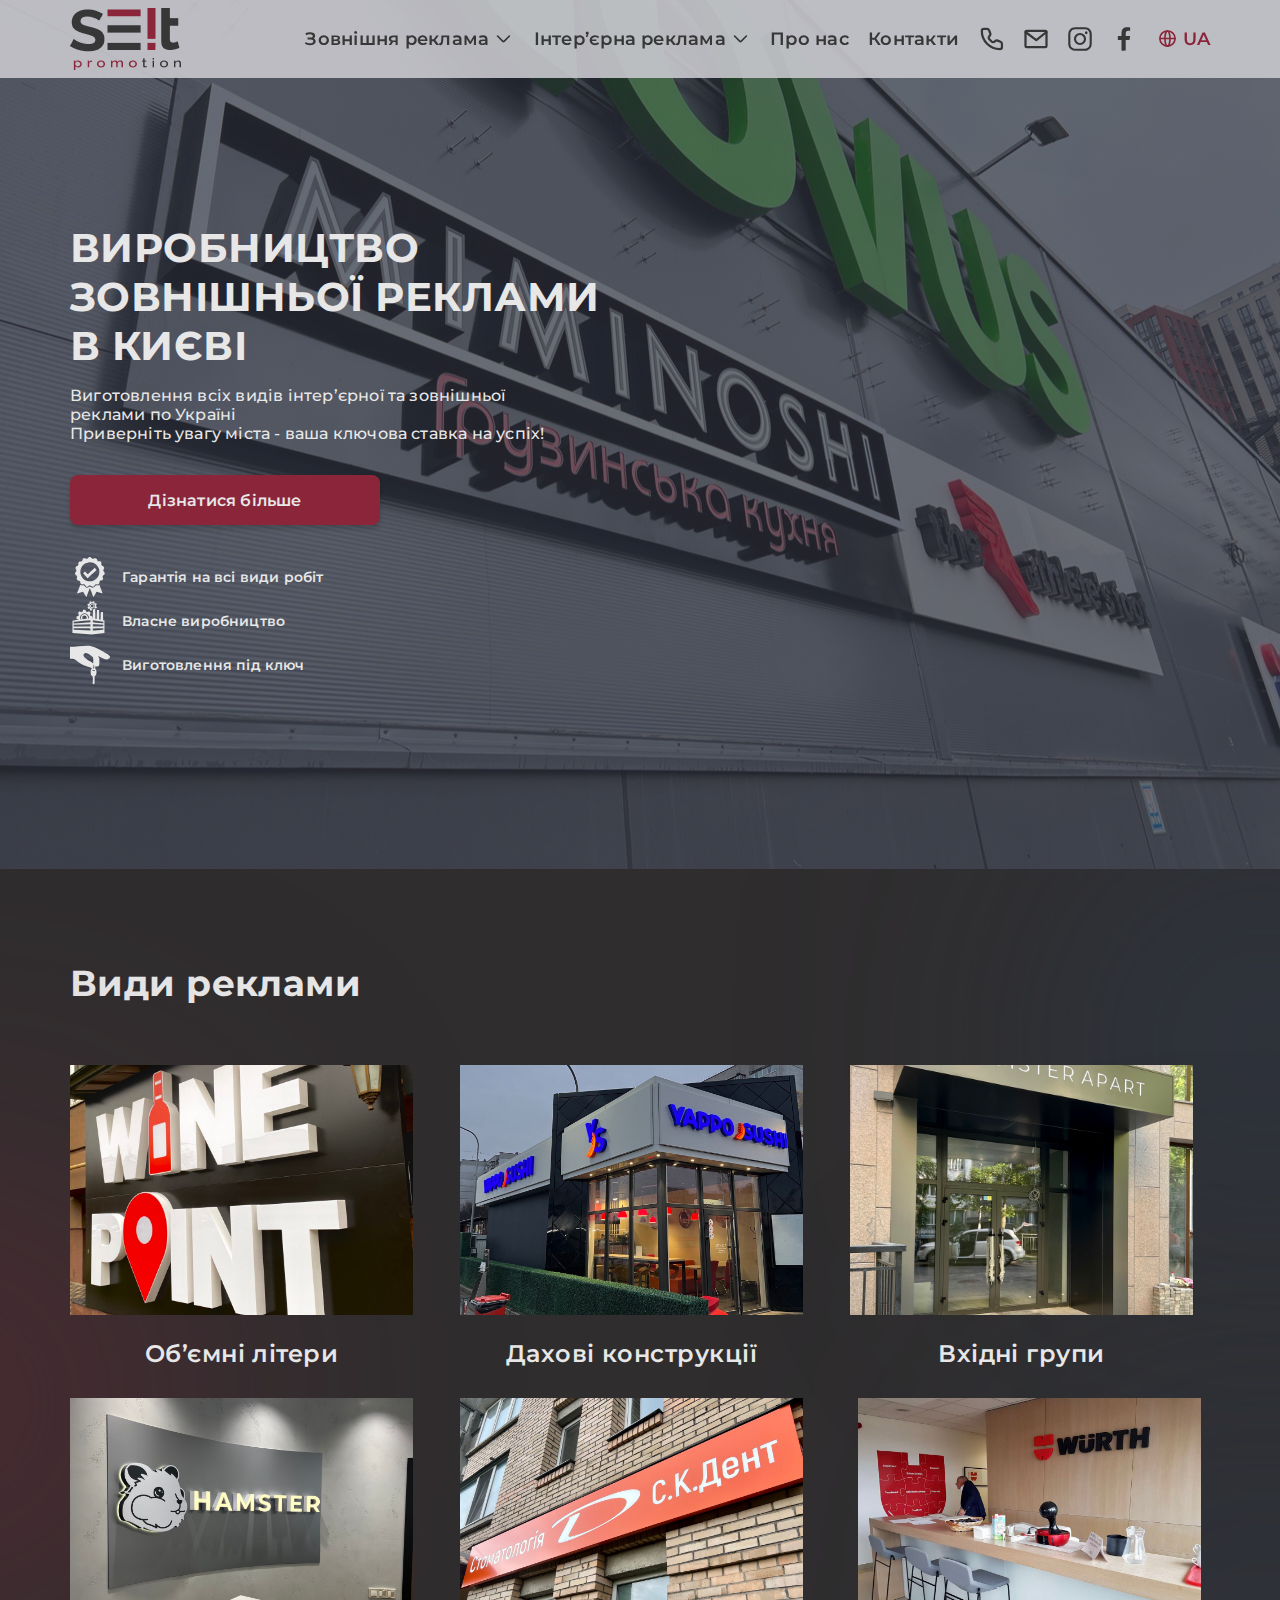
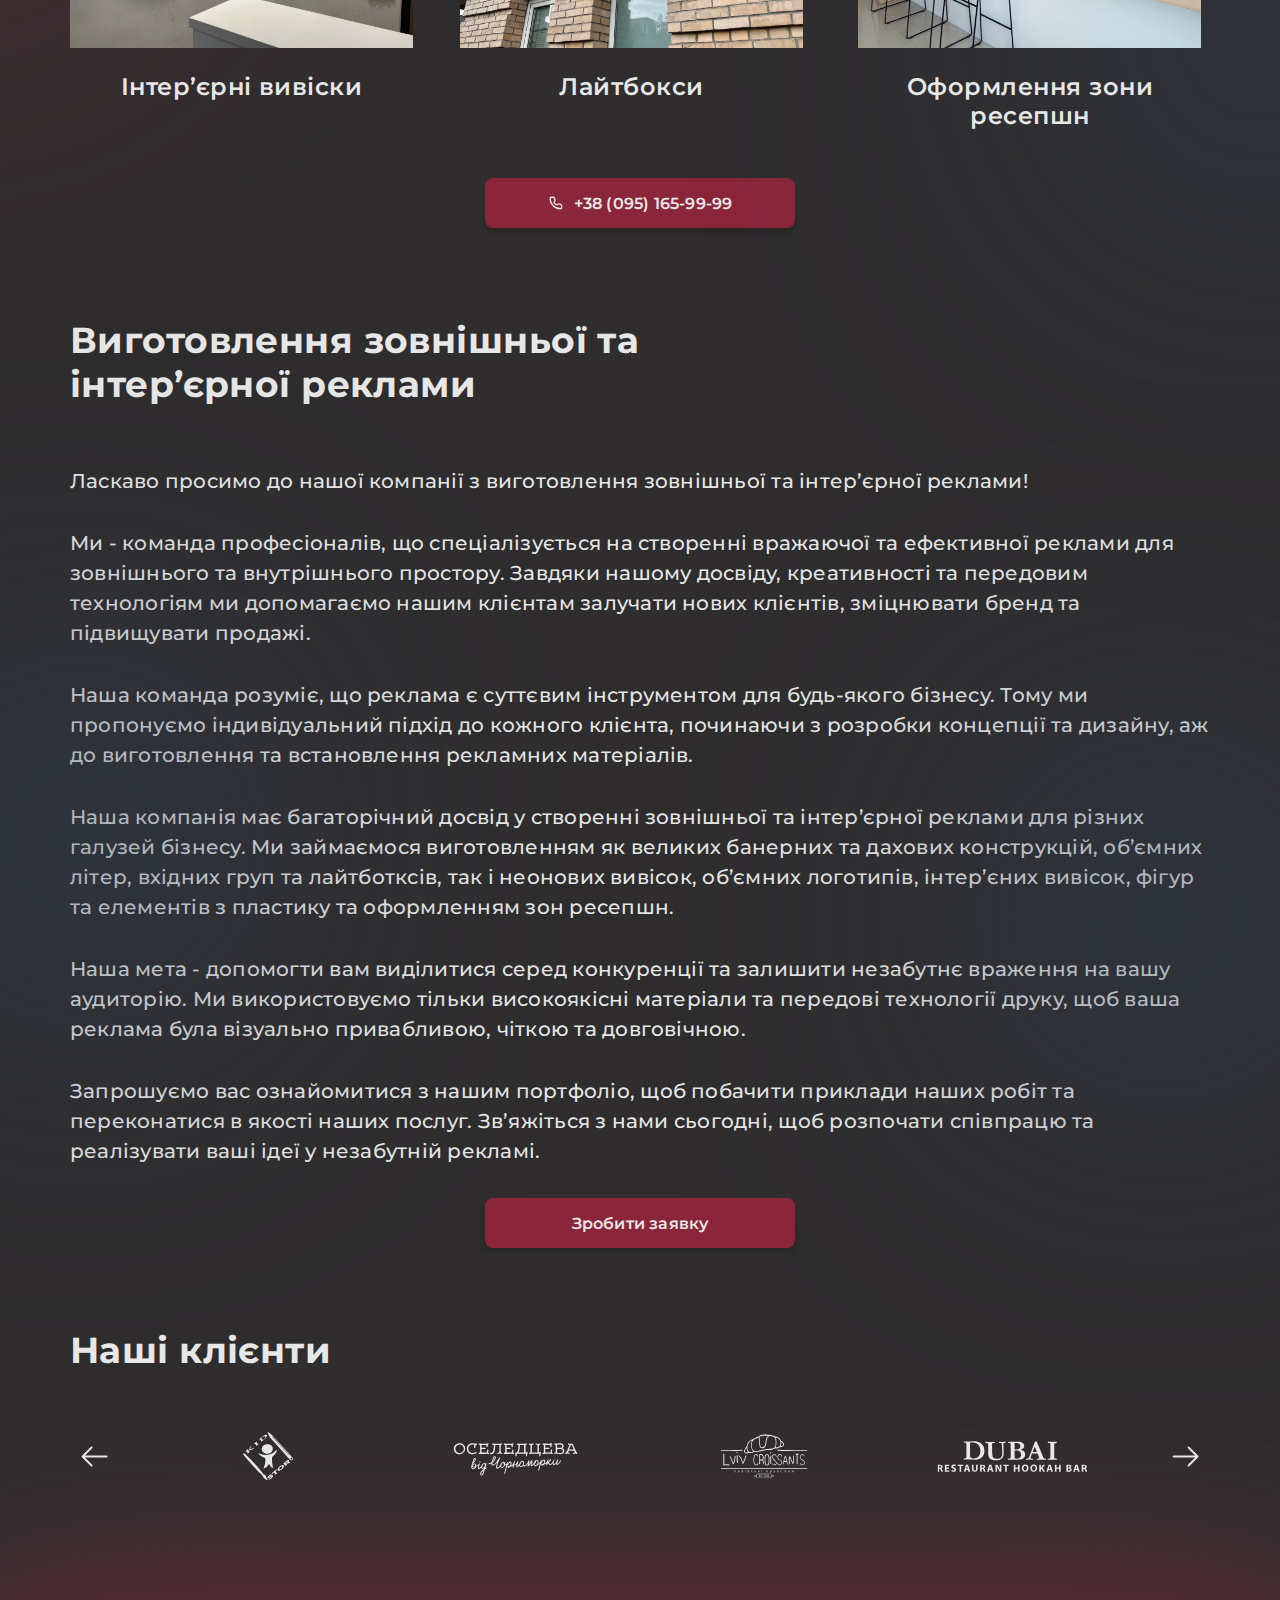
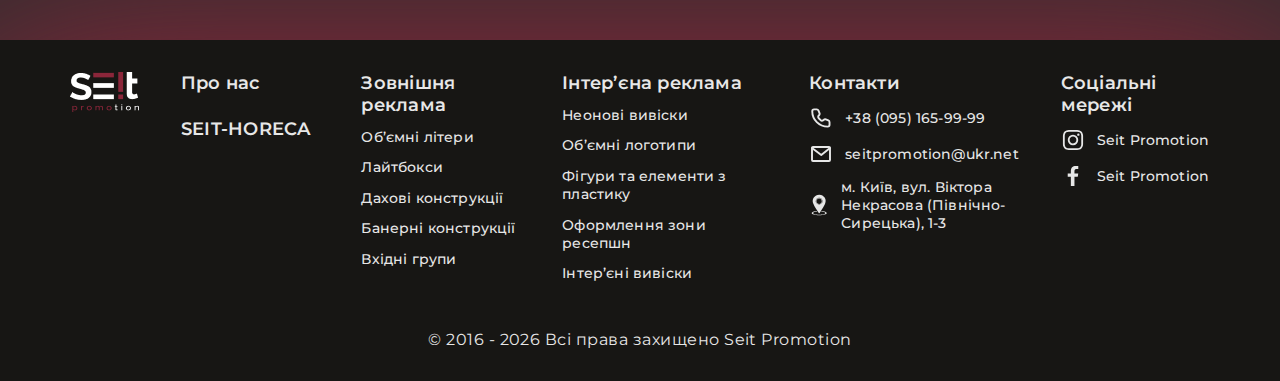
==== commit 9e3c08b4: "add link about-us" ====
--- a/index.html
+++ b/index.html
@@ -42,9 +42,9 @@
 								</a>
 							</li>
 							<li class="menu__item item">
-								<a href="" class="menu__link link">Про нас</a>
-							</li>
-							<li class="menu__item item"><a href="" class="menu__link link">Контакти</a></li>
+								<a href="./about-us.html" class="menu__link link">Про нас</a>
+							</li>
+							<li class="menu__item item"><a href="./contacts.html" class="menu__link link">Контакти</a></li>
 							<li class="menu__item item menu__item--contacts">
 								<ul class="menu__contacts-list list">
 									<li class="menu__contacts-item">
@@ -98,49 +98,90 @@
 				</div>
 				<div class="mob-menu is-hidden">
 					<div class="container--mobile">
-						<button type="button" class="menu__close">
-							<svg class="menu__icon-close">
-								<use href="./images/icons.svg#menu-close"></use>
-							</svg>
-						</button>
+						<div class="mob-menu__header">
+							<a href="./" class="logo main-nav__logo">
+								<img src="./images/logoOriginal.png" alt="логотип" />
+							</a>
+							<button type="button" class="menu__close">
+								<svg class="menu__icon-close">
+									<use href="./images/icons.svg#iconClose"></use>
+								</svg>
+							</button>
+						</div>
+
 						<ul class="mob-menu__nav mob-nav list">
 							<li class="mob-nav__item item">
-								<a href="" class="mob-nav__link mob-nav__link--current link">Продукція</a>
+								<p>Зовнішня реклама</p>
+								<ul class="mob-nav__sub-list list">
+									<li class="mob-nav__sub-item item"><a href="" class="mob-nav__link link">Лайтбокси</a></li>
+									<li class="mob-nav__sub-item item"><a href="" class="mob-nav__link link">Дахові конструкції</a></li>
+									<li class="mob-nav__sub-item item"><a href="" class="mob-nav__link link">Об’ємні літери</a></li>
+									<li class="mob-nav__sub-item item"><a href="" class="mob-nav__link link">Банерні конструкції</a></li>
+									<li class="mob-nav__sub-item item"><a href="" class="mob-nav__link link">Вхідні групи</a></li>
+								</ul>
 							</li>
 							<li class="mob-nav__item item">
-								<a href="" class="mob-nav__link link">Наші роботи</a>
+								<p>Інтер’єна реклама</p>
+								<ul class="mob-nav__sub-list list">
+									<li class="mob-nav__sub-item item"><a href="" class="mob-nav__link link">Неонові вивіски</a></li>
+									<li class="mob-nav__sub-item item"><a href="" class="mob-nav__link link">Об’ємні логотипи</a></li>
+									<li class="mob-nav__sub-item item">
+										<a href="" class="mob-nav__link link">Фігури та елементи з пластику</a>
+									</li>
+									<li class="mob-nav__sub-item item">
+										<a href="" class="mob-nav__link link">Оформлення зони ресепшн</a>
+									</li>
+									<li class="mob-nav__sub-item item"><a href="" class="mob-nav__link link">Інтер’єні вивіски</a></li>
+								</ul>
 							</li>
 							<li class="mob-nav__item item">
-								<a href="" class="mob-nav__link link">Відео</a>
+								<a href="./about-us.html" class="mob-nav__link link">Про нас</a>
 							</li>
 							<li class="mob-nav__item item">
-								<a href="" class="mob-nav__link link">Статті</a>
-							</li>
-							<li class="mob-nav__item item">
-								<a href="" class="mob-nav__link link">Про нас</a>
-							</li>
-							<li class="mob-nav__item item"><a href="" class="mob-nav__link link">Контакти</a></li>
-						</ul>
-						<ul class="mob-contacts list">
-							<li class="mob-contacts__item mob-contacts__item--phone item">
-								<a href="tel:+380951659999" class="mob-contacts__link link">+38 (095) 165-99-99</a>
-							</li>
-							<li class="mob-contacts__item item">
-								<a href="mailto:seitpromotion@ukr.net" class="mob-contacts__link link">seitpromotion@ukr.net</a>
-							</li>
-						</ul>
-						<ul class="mob-social-list list">
-							<li class="mob-social-item">
-								<a class="mob-social-link link" href="" aria-label="Instagram">Instagram</a>
-							</li>
-							<li class="mob-social-item">
-								<a class="mob-social-link link" href="" aria-label="Twitter">Twitter</a>
-							</li>
-							<li class="mob-social-item">
-								<a class="mob-social-link link" href="" aria-label="Facebook">Facebook</a>
-							</li>
-							<li class="mob-social-item">
-								<a class="mob-social-link link" href="" aria-label="LinkedIn">LinkedIn</a>
+								<a href="./contacts.html" class="mob-nav__link link">Контакти</a>
+							</li>
+							<!-- menu__item--contacts -->
+							<li class="mob-nav__item mob-nav__item--contacts item">
+								<ul class="menu__contacts-list menu__contacts-list--mob list">
+									<li class="menu__contacts-item">
+										<a class="menu__contacts-link link" href="tel:+380961111111" aria-label="Phone">
+											<svg class="icon phone icon--header"><use href="./images/icons.svg#phone"></use></svg>
+										</a>
+									</li>
+									<li class="menu__contacts-item">
+										<a class="menu__contacts-link link" href="mailto:seitpromotion@ukr.net" aria-label="Email">
+											<svg class="icon mail icon--header"><use href="./images/icons.svg#mail"></use></svg>
+										</a>
+									</li>
+									<li class="menu__contacts-item">
+										<a
+											class="menu__contacts-link link"
+											href="https://instagram.com/seitpromotion?igshid=YmMyMTA2M2Y="
+											target="_blank"
+											rel="noreferrer noopener"
+											aria-label="Instagram"
+										>
+											<svg class="icon icon--header"><use href="./images/icons.svg#instagram"></use></svg>
+										</a>
+									</li>
+									<li class="menu__contacts-item">
+										<a
+											class="menu__contacts-link link"
+											href="https://www.facebook.com/SeitPromotion"
+											target="_blank"
+											rel="noreferrer noopener"
+											aria-label="Facebook"
+										>
+											<svg class="icon icon--header"><use href="./images/icons.svg#facebook"></use></svg>
+										</a>
+									</li>
+								</ul>
+							</li>
+							<li class="mob-nav__item mob-nav__item--lang item">
+								<a href="" class="menu__link menu__link--lang menu__link--mob link">
+									<svg class="icon globe"><use href="./images/icons.svg#globe"></use></svg>
+									<span lang="en">UA</span>
+								</a>
 							</li>
 						</ul>
 					</div>
@@ -181,6 +222,7 @@
 					<div class="bg-wrapper__item round dark-blue-fourth"></div>
 					<div class="bg-wrapper__item ellipse red-second"></div>
 					<section class="mob-cta">
+						<h2 class="is-hidden visually-hidden">Іконки контактів та соцмереж</h2>
 						<ul class="mob-cta__list list">
 							<li class="mob-cta__item">
 								<a class="menu__contacts-link link" href="tel:+380951659999" aria-label=" Seit Promotion phone number">
@@ -431,9 +473,11 @@
 						</div>
 						<div class="first-col">
 							<ul class="list">
-								<li class="footer__title footer__title--first-col"><a href="" class="link">Про нас</a></li>
 								<li class="footer__title footer__title--first-col">
-									<a href="https://seit-horeca.com.ua" target="_blank" rel="noreferrer noopener" class="link">
+									<a href="./about-us.html" class="link">Про нас</a>
+								</li>
+								<li class="footer__title footer__title--first-col">
+									<a href="https://seit-horeca.com.ua" target="_blank" rel="noreferrer noopener" class="link" lang="en">
 										SEIT-HORECA
 									</a>
 								</li>
@@ -472,7 +516,7 @@
 										</a>
 									</li>
 									<li>
-										<a href="mailto:seitpromotion@ukr.net" class="link footer__link footer__contacts-link">
+										<a href="mailto:seitpromotion@ukr.net" class="link footer__link footer__contacts-link" lang="en">
 											<svg class="icon icon--footer mail">
 												<use href="./images/icons.svg#mail"></use>
 											</svg>
@@ -498,7 +542,7 @@
 						<div class="fifth-col">
 							<b class="footer__title footer__title--contacts">Соціальні мережі</b>
 							<ul class="list footer__contacts-list">
-								<li class="">
+								<li>
 									<a
 										class="link footer__link footer__contacts-link"
 										href="https://instagram.com/seitpromotion?igshid=YmMyMTA2M2Y="
@@ -509,7 +553,7 @@
 										<svg class="icon icon--footer">
 											<use href="./images/icons.svg#instagram"></use>
 										</svg>
-										<span>Seit Promotion</span>
+										<span lang="en">Seit Promotion</span>
 									</a>
 								</li>
 								<li>
@@ -523,7 +567,7 @@
 										<svg class="icon icon--footer">
 											<use href="./images/icons.svg#facebook"></use>
 										</svg>
-										<span>Seit Promotion</span>
+										<span lang="en">Seit Promotion</span>
 									</a>
 								</li>
 							</ul>
@@ -601,7 +645,8 @@
 "></script>
 		<!-- <script src="./js/swiper-bundle.min.js"></script> -->
 		<script defer src="./js/swiper.js"></script>
-		<!-- <script src="./js/modal.js"></script>
-		<script src="./js/mobile-menu.js"></script> -->
+		<!-- <script src="./js/modal.js"></script> -->
+		<script src="./js/mobile-menu.js"></script>
+		<script src="./js/date.js"></script>
 	</body>
 </html>
--- a/css/main.min.css
+++ b/css/main.min.css
@@ -1 +1 @@
-:root{--mobile-min-width: 320px;--mobile-width: 480px;--tablet-width: 768px;--pc-width: 1200px;--big-pc-width: 1440px;--header-bg-color: rgba(200, 200, 205, 0.9);--header-text-color: #373738;--primary-bg-color: #2F2D2E;--footer-bg-color: #171614;--primary-active-color: #8b263a;--secondaty-active-color: #611b33;--dark-blue-color:#2e4057;--primary-title-color: #E7E7E7;--secondary-title-color: #E6E6E6;--primary-text-color: #E7E7E7;--main-border-radius: 8px;--first-transition-function: cubic-bezier(0.4, 0, 0.2, 1);--first-transition-duration: 250ms}html,body{-webkit-box-sizing:border-box;box-sizing:border-box;height:100%;padding:0;margin:0}*,*::before,*::after{-webkit-box-sizing:inherit;box-sizing:inherit}h1,h2,h3,h4,h5,h6,p{margin:0}body{font-family:"Montserrat",sans-serif;letter-spacing:.03em;background-color:var(--primary-bg-color)}.list{padding:0;margin:0;list-style:none}.link{text-decoration:none;color:inherit}img{display:block;max-width:100%;height:auto}.text--aligned-center{text-align:center}.visually-hidden{position:absolute;width:1px;height:1px;margin:-1px;padding:0;border:0;white-space:nowrap;-webkit-clip-path:inset(100%);clip-path:inset(100%);clip:rect(0 0 0 0);overflow:hidden}.is-hidden{visibility:hidden;opacity:0;pointer-events:none}.customer-slider__slide{display:-webkit-box;display:-ms-flexbox;display:flex;-webkit-box-pack:center;-ms-flex-pack:center;justify-content:center}.swiper-button-prev--customer,.swiper-button-next--customer{color:var(--primary-text-color)}.swiper-button-prev--customer:hover,.swiper-button-prev--customer:focus,.swiper-button-next--customer:hover,.swiper-button-next--customer:focus{color:var(--primary-active-color)}.customer-slider--pc{display:none}@media screen and (min-width: 1200px){.customer-slider--pc{display:unset}}@media screen and (min-width: 1200px){.customer-slider--mob{display:none}}.wrapper{-webkit-box-sizing:border-box;box-sizing:border-box;min-height:100%;display:-webkit-box;display:-ms-flexbox;display:flex;-webkit-box-orient:vertical;-webkit-box-direction:normal;-ms-flex-direction:column;flex-direction:column}.header,.footer{-webkit-box-flex:0;-ms-flex-positive:0;flex-grow:0;-ms-flex-negative:0;flex-shrink:0}.main{-webkit-box-flex:1;-ms-flex-positive:1;flex-grow:1}.section__title{margin-bottom:3rem;font-size:1.25rem;font-style:normal;font-weight:700;line-height:normal;letter-spacing:.012em;color:var(--primary-title-color)}@media screen and (min-width: 1200px){.section__title{width:50%;margin-bottom:3.75rem;font-size:2.25rem}}.section__description{color:var(--primary-text-color);font-size:1rem;font-style:normal;font-weight:500;line-height:normal;letter-spacing:.012em;margin-block:0}@media screen and (min-width: 1200px){.section__description{font-size:1.25rem}}.section__description:not(:last-child){margin-bottom:1.5rem}@media screen and (min-width: 1200px){.section__description:not(:last-child){margin-bottom:2rem}}.figure{padding:0;margin:0}.mob-cta{padding-top:1rem;color:var(--primary-text-color);position:relative;z-index:2}@media screen and (min-width: 768px){.mob-cta{display:none}}.mob-cta__list{display:-webkit-box;display:-ms-flexbox;display:flex;-webkit-box-pack:center;-ms-flex-pack:center;justify-content:center;-webkit-box-align:center;-ms-flex-align:center;align-items:center;gap:42px}@media screen and (min-width: 480px){.mob-cta__list{-webkit-box-pack:space-evenly;-ms-flex-pack:space-evenly;justify-content:space-evenly}}.mob-cta__item{width:2.5rem;height:2.5rem}.what-we-do{padding-top:3rem;padding-bottom:3rem}@media screen and (min-width: 1200px){.what-we-do{display:block;padding-top:92px;padding-bottom:90px}}.what-we-do__list{padding-bottom:3rem;display:-webkit-box;display:-ms-flexbox;display:flex;-webkit-box-orient:vertical;-webkit-box-direction:normal;-ms-flex-direction:column;flex-direction:column;gap:32px}@media screen and (min-width: 768px){.what-we-do__list{-webkit-box-orient:horizontal;-webkit-box-direction:normal;-ms-flex-direction:row;flex-direction:row;-ms-flex-wrap:wrap;flex-wrap:wrap;gap:30px}}.what-we-do__item{position:relative}@media screen and (min-width: 768px){.what-we-do__item{display:-webkit-box;display:-ms-flexbox;display:flex;-ms-flex-preferred-size:calc((100% - 60px)/2);flex-basis:calc((100% - 60px)/2)}}@media screen and (min-width: 1200px){.what-we-do__item{display:-webkit-box;display:-ms-flexbox;display:flex;-ms-flex-preferred-size:calc((100% - 60px)/3);flex-basis:calc((100% - 60px)/3)}}.what-we-do__figure{display:-webkit-box;display:-ms-flexbox;display:flex;-webkit-box-orient:vertical;-webkit-box-direction:normal;-ms-flex-direction:column;flex-direction:column;-webkit-box-align:center;-ms-flex-align:center;align-items:center;gap:1.5rem}.what-we-do__thumb{height:250px;width:343px}.what-we-do__thumb>img{display:block;height:100%;width:100%;-o-object-fit:cover;object-fit:cover}.what-we-do__label{bottom:0;display:-webkit-box;display:-ms-flexbox;display:flex;-webkit-box-pack:center;-ms-flex-pack:center;justify-content:center;-webkit-box-align:center;-ms-flex-align:center;align-items:center;width:100%;font-size:1.25rem;font-style:normal;font-weight:600;line-height:normal;text-align:center;color:var(--primary-title-color)}@media screen and (min-width: 1200px){.what-we-do__label{font-size:1.5rem}}.what-we-do__cta{display:-webkit-box;display:-ms-flexbox;display:flex;-webkit-box-pack:center;-ms-flex-pack:center;justify-content:center}.description__cta{display:-webkit-box;display:-ms-flexbox;display:flex;-webkit-box-pack:center;-ms-flex-pack:center;justify-content:center;-webkit-box-align:center;-ms-flex-align:center;align-items:center}.our-customers{padding-top:5rem;padding-bottom:5rem;color:var(--primary-text-color)}@media screen and (min-width: 768px){.our-customers{padding-top:5.625rem;padding-bottom:7rem}}@media screen and (min-width: 1200px){.our-customers{padding-bottom:10rem}}.our-customers__wrapper{display:-webkit-box;display:-ms-flexbox;display:flex;-ms-flex-wrap:wrap;flex-wrap:wrap;-webkit-box-pack:justify;-ms-flex-pack:justify;justify-content:space-between}@media screen and (min-width: 768px){.our-customers__wrapper{-ms-flex-wrap:nowrap;flex-wrap:nowrap;-webkit-box-pack:space-evenly;-ms-flex-pack:space-evenly;justify-content:space-evenly;gap:1.5rem}}.customer-slider{-ms-flex-preferred-size:100%;flex-basis:100%;margin-bottom:42px}@media screen and (min-width: 768px){.customer-slider{-ms-flex-preferred-size:unset;flex-basis:unset;margin-bottom:0}}@media screen and (min-width: 768px){.swiper-button-prev--customer{-webkit-box-ordinal-group:0;-ms-flex-order:-1;order:-1}}.bg-wrapper{position:relative;overflow:hidden}.bg-wrapper__item{position:absolute}.round{width:294px;height:294px;border-radius:294px}.red-first{top:28px;left:-254px;background:var(--primary-active-color);-webkit-filter:blur(200px);filter:blur(200px)}@media screen and (min-width: 1200px){.red-first{top:387px;left:-205px}}.dark-blue-first{top:608px;right:-179px;background:var(--dark-blue-color);-webkit-filter:blur(175px);filter:blur(175px)}@media screen and (min-width: 1200px){.dark-blue-first{top:25px;right:-132px}}@media screen and (min-width: 1200px){.dark-blue-second{background:var(--dark-blue-color);filter:blur(200px);top:618px;right:-132px;-webkit-filter:blur(200px)}}.dark-blue-third{background:var(--dark-blue-color);filter:blur(175px);top:60%;left:-65px;-webkit-filter:blur(175px)}.dark-blue-fourth{background:var(--dark-blue-color);filter:blur(175px);bottom:579px;right:-30px;-webkit-filter:blur(175px)}.ellipse{width:1440px;height:302px;border-radius:1440px}.red-second{background:var(--primary-active-color);filter:blur(100px);-webkit-filter:blur(100px);bottom:-320px;left:50%;translate:-50% 0}@media screen and (min-width: 1200px){.red-second{bottom:-290px}}.logo{display:-webkit-box;display:-ms-flexbox;display:flex;-webkit-box-align:center;-ms-flex-align:center;align-items:center}.container{width:100%;padding-left:16px;padding-right:16px;margin-left:auto;margin-right:auto}@media screen and (min-width: 480px){.container{width:480px}}@media screen and (min-width: 768px){.container{width:768px}}@media screen and (min-width: 1200px){.container{width:1200px;padding-left:30px;padding-right:30px}}@media screen and (min-width: 1440px){.container{width:1440px;padding-left:100px;padding-right:100px}}.header{width:100%;position:fixed;z-index:50;top:0;left:0;background:var(--header-bg-color)}.main-nav{display:-webkit-box;display:-ms-flexbox;display:flex;-webkit-box-align:center;-ms-flex-align:center;align-items:center;-webkit-box-pack:justify;-ms-flex-pack:justify;justify-content:space-between;width:100%;gap:100px}.main-nav__logo{width:89px;padding-top:14px;padding-bottom:12px}@media screen and (min-width: 1200px){.main-nav__logo{width:111px;padding-top:8px;padding-bottom:8px}}.main-nav__menu,.contacts{display:none;font-weight:500;letter-spacing:.02em}@media screen and (min-width: 1200px){.main-nav__menu,.contacts{display:-webkit-box;display:-ms-flexbox;display:flex;-webkit-box-pack:justify;-ms-flex-pack:justify;justify-content:space-between}}.main-nav__menu{color:#373738;font-style:normal;font-weight:600;line-height:normal;letter-spacing:.015rem}@media screen and (min-width: 1200px){.main-nav__menu{display:-webkit-box;display:-ms-flexbox;display:flex;-webkit-box-pack:justify;-ms-flex-pack:justify;justify-content:space-between;-webkit-box-align:center;-ms-flex-align:center;align-items:center;gap:1.2rem;font-size:1.1rem}}@media screen and (min-width: 1440px){.main-nav__menu{font-size:1.25rem}}.contacts{font-size:12px;line-height:1.17}@media screen and (min-width: 1200px){.contacts{font-size:14px;line-height:1.14}}.contacts{-webkit-box-orient:vertical;-webkit-box-direction:normal;-ms-flex-direction:column;flex-direction:column;margin-left:auto}@media screen and (min-width: 768px){.contacts{margin-top:15px;-webkit-box-orient:horizontal;-webkit-box-direction:normal;-ms-flex-direction:row;flex-direction:row;-webkit-box-align:center;-ms-flex-align:center;align-items:center}}.menu__item--contacts{display:-webkit-box;display:-ms-flexbox;display:flex;-webkit-box-pack:justify;-ms-flex-pack:justify;justify-content:space-between;-webkit-box-align:center;-ms-flex-align:center;align-items:center;gap:1.5rem}.contacts__item:not(:last-child){margin-bottom:10px}@media screen and (min-width: 768px){.contacts__item:not(:last-child){margin-right:30px;margin-bottom:0}}.menu__link{display:block;padding-top:27px;padding-bottom:27px;transition:color var(--first-transition-duration) var(--first-transition-function);-webkit-transition:color var(--first-transition-duration) var(--first-transition-function);-moz-transition:color var(--first-transition-duration) var(--first-transition-function);-ms-transition:color var(--first-transition-duration) var(--first-transition-function);-o-transition:color var(--first-transition-duration) var(--first-transition-function)}.menu__link:hover,.menu__link:focus{color:var(--primary-active-color)}.menu__link--ad,.menu__link--lang{display:-webkit-box;display:-ms-flexbox;display:flex;-webkit-box-align:center;-ms-flex-align:center;align-items:center;gap:4px}.menu__link--lang{color:var(--primary-active-color)}.menu__contacts-list{display:-webkit-box;display:-ms-flexbox;display:flex;-webkit-box-align:center;-ms-flex-align:center;align-items:center;-webkit-box-pack:center;-ms-flex-pack:center;justify-content:center;color:var(--icon-backrgound-color)}@media screen and (min-width: 1200px){.menu__contacts-list{gap:1rem}}.menu__contacts-item{width:1.75rem;height:1.75rem}.menu__contacts-link{display:-webkit-box;display:-ms-flexbox;display:flex;-webkit-box-pack:center;-ms-flex-pack:center;justify-content:center;-webkit-box-align:center;-ms-flex-align:center;align-items:center;width:100%;height:100%}.menu__contacts-link:hover,.menu__contacts-link:focus{color:var(--primary-active-color)}.contacts__link{display:-webkit-box;display:-ms-flexbox;display:flex;color:var(--primary-paragraph-color);transition:color var(--first-transition-duration) var(--first-transition-function);-webkit-transition:color var(--first-transition-duration) var(--first-transition-function);-moz-transition:color var(--first-transition-duration) var(--first-transition-function);-ms-transition:color var(--first-transition-duration) var(--first-transition-function);-o-transition:color var(--first-transition-duration) var(--first-transition-function)}.contacts__link:hover,.contacts__link:focus{color:var(--primary-active-color)}@media screen and (min-width: 1200px){.contacts__link{padding-top:12px;padding-bottom:12px}}.contacts__icon{width:16px;height:16px;margin-right:10px;fill:currentColor}.hero{margin:-76px auto 0;padding-top:206px;display:-webkit-box;display:-ms-flexbox;display:flex;-webkit-box-orient:vertical;-webkit-box-direction:normal;-ms-flex-direction:column;flex-direction:column;-webkit-box-pack:center;-ms-flex-pack:center;justify-content:center;min-height:105vh;-webkit-box-align:start;-ms-flex-align:start;align-items:flex-start;color:var(--primary-text-color);background-image:-webkit-gradient(linear, left top, left bottom, from(rgba(47, 48, 58, 0.7019607843)), to(rgba(47, 48, 58, 0.7))),url(../images/Slider1.jpg);background-image:linear-gradient(rgba(47, 48, 58, 0.7019607843), rgba(47, 48, 58, 0.7)),url(../images/Slider1.jpg);background-position:center;background-repeat:no-repeat;background-size:cover}@media screen and (min-width: 1200px){.hero{padding-top:191px;padding-bottom:76px;background-image:-webkit-gradient(linear, left top, left bottom, from(rgba(47, 48, 58, 0.7)), to(rgba(47, 48, 58, 0.7))),url(../images/Slider1.jpg);background-image:linear-gradient(rgba(47, 48, 58, 0.7), rgba(47, 48, 58, 0.7)),url(../images/Slider1.jpg)}}@media screen and (min-width: 1440px){.hero{margin-left:auto;margin-right:auto}}.hero__title{margin-bottom:.75rem;width:80%;font-weight:700;font-size:1.75rem;line-height:normal;letter-spacing:.012em;text-transform:uppercase;color:var(--primary-title-color)}@media screen and (min-width: 480px){.hero__title{width:70%;font-size:2.5rem;margin-bottom:1rem}}@media screen and (min-width: 1200px){.hero__title{width:50%}}.hero__description{margin-bottom:1.5rem;font-size:.875rem;font-style:normal;font-weight:500;line-height:normal;letter-spacing:.012em}@media screen and (min-width: 480px){.hero__description{margin-bottom:2rem;width:70%;font-size:1rem}}@media screen and (min-width: 1200px){.hero__description{width:45%;letter-spacing:.012em}}.hero__profits-list{display:-webkit-box;display:-ms-flexbox;display:flex;-webkit-box-orient:vertical;-webkit-box-direction:normal;-ms-flex-direction:column;flex-direction:column;gap:.25rem}.hero__profits-item{display:-webkit-box;display:-ms-flexbox;display:flex;-webkit-box-align:center;-ms-flex-align:center;align-items:center;gap:.75rem;font-size:.875rem;font-style:normal;font-weight:600;line-height:normal;letter-spacing:.012em}.our-characteristics{padding-top:60px;padding-bottom:60px}@media screen and (min-width: 1200px){.our-characteristics{padding-top:94px;padding-bottom:94px}}.our-characteristics__list{margin:-15px;font-size:14px}@media screen and (min-width: 768px){.our-characteristics__list{display:-webkit-box;display:-ms-flexbox;display:flex;-ms-flex-wrap:wrap;flex-wrap:wrap}}.our-characteristics__wrapper{display:-webkit-box;display:-ms-flexbox;display:flex;-webkit-box-pack:center;-ms-flex-pack:center;justify-content:center;-webkit-box-align:center;-ms-flex-align:center;align-items:center;margin-bottom:30px;height:120px;background-color:var(--icon-backrgound-color-features);border-radius:var(--main-border-radius);-webkit-border-radius:var(--main-border-radius);-moz-border-radius:var(--main-border-radius);-ms-border-radius:var(--main-border-radius);-o-border-radius:var(--main-border-radius)}.our-characteristics__icon{width:70px;height:70px}.our-characteristics__item{margin:15px}@media screen and (min-width: 768px){.our-characteristics__item{-ms-flex-preferred-size:calc((100% - 60px)/2);flex-basis:calc((100% - 60px)/2)}}@media screen and (min-width: 1200px){.our-characteristics__item{-ms-flex-preferred-size:calc((100% - 120px)/4);flex-basis:calc((100% - 120px)/4)}}.our-characteristics__title{margin-bottom:10px;text-align:center;font-size:14px;font-weight:700;line-height:1.14;text-transform:uppercase;color:var(--primary-header-color)}@media screen and (min-width: 768px){.our-characteristics__title{text-align:left}}.our-characteristics__description{line-height:1.71;color:var(--primary-paragraph-color)}.social-list{display:-webkit-box;display:-ms-flexbox;display:flex;-webkit-box-align:center;-ms-flex-align:center;align-items:center}.social-item{width:1.5rem;height:1.5rem}.social-link{display:-webkit-box;display:-ms-flexbox;display:flex;-webkit-box-pack:center;-ms-flex-pack:center;justify-content:center;-webkit-box-align:center;-ms-flex-align:center;align-items:center;width:100%;height:100%;border-radius:50%;-webkit-border-radius:50%;-moz-border-radius:50%;-ms-border-radius:50%;-o-border-radius:50%;transition:background-color var(--first-transition-duration) var(--first-transition-function),color var(--first-transition-duration) var(--first-transition-function);-webkit-transition:background-color var(--first-transition-duration) var(--first-transition-function),color var(--first-transition-duration) var(--first-transition-function);-moz-transition:background-color var(--first-transition-duration) var(--first-transition-function),color var(--first-transition-duration) var(--first-transition-function);-ms-transition:background-color var(--first-transition-duration) var(--first-transition-function),color var(--first-transition-duration) var(--first-transition-function);-o-transition:background-color var(--first-transition-duration) var(--first-transition-function),color var(--first-transition-duration) var(--first-transition-function)}.social-link:hover,.social-link:focus{background-color:var(--primary-active-color);color:var(--primary-text-color-light)}.social-icon{width:20px;height:20px;fill:currentColor}.btn{width:90%;height:42px;padding:10px;display:-webkit-box;display:-ms-flexbox;display:flex;-webkit-box-pack:center;-ms-flex-pack:center;justify-content:center;-webkit-box-align:center;-ms-flex-align:center;align-items:center;gap:10px;font-family:inherit;font-weight:600;font-size:1rem;line-height:normal;letter-spacing:.012em;color:var(--primary-title-color);background-color:var(--primary-active-color);-webkit-box-shadow:0px 4px 4px rgba(0,0,0,.15);box-shadow:0px 4px 4px rgba(0,0,0,.15);border:none;cursor:pointer;border-radius:var(--main-border-radius);-webkit-border-radius:var(--main-border-radius);-moz-border-radius:var(--main-border-radius);-ms-border-radius:var(--main-border-radius);-o-border-radius:var(--main-border-radius);transition:background-color var(--first-transition-duration) var(--first-transition-function);-webkit-transition:background-color var(--first-transition-duration) var(--first-transition-function);-moz-transition:background-color var(--first-transition-duration) var(--first-transition-function);-ms-transition:background-color var(--first-transition-duration) var(--first-transition-function);-o-transition:background-color var(--first-transition-duration) var(--first-transition-function)}@media screen and (min-width: 375px){.btn{width:343px}}@media screen and (min-width: 1200px){.btn{width:310px;height:50px}}.btn:hover,.btn:focus{color:var(--primary-text-color);background-color:var(--secondaty-active-color)}.btn--get-more{margin-bottom:1.5rem}@media screen and (min-width: 1200px){.btn--get-more{margin-bottom:2rem}}.btn--swiper{display:-webkit-box;display:-ms-flexbox;display:flex;-webkit-box-pack:center;-ms-flex-pack:center;justify-content:center;-webkit-box-align:center;-ms-flex-align:center;align-items:center;border:none;cursor:pointer;background-color:rgba(0,0,0,0)}.btn--swiper:hover,.btn--swiper:focus{color:var(--primary-active-color)}.our-team{padding-top:60px;padding-bottom:60px;background-color:var(--icon-backrgound-color-features)}@media screen and (min-width: 1200px){.our-team{padding-top:94px;padding-bottom:94px}}.our-team__list{margin:-15px}@media screen and (min-width: 768px){.our-team__list{display:-webkit-box;display:-ms-flexbox;display:flex;-ms-flex-wrap:wrap;flex-wrap:wrap}}.our-team__member{margin:15px;background-color:var(--primary-text-color-light);border-radius:0px 0px 4px 4px;-webkit-box-shadow:0px 1px 3px rgba(0,0,0,.12),0px 1px 1px rgba(0,0,0,.14),0px 2px 1px rgba(0,0,0,.2);box-shadow:0px 1px 3px rgba(0,0,0,.12),0px 1px 1px rgba(0,0,0,.14),0px 2px 1px rgba(0,0,0,.2)}@media screen and (min-width: 768px){.our-team__member{-ms-flex-preferred-size:calc((100% - 60px)/2);flex-basis:calc((100% - 60px)/2)}}@media screen and (min-width: 1200px){.our-team__member{-ms-flex-preferred-size:calc((100% - 120px)/4);flex-basis:calc((100% - 120px)/4)}}.team-member__info{padding-top:30px;padding-bottom:30px;padding-right:32px;padding-left:32px;font-size:16px;line-height:1.19}.team-member__name{margin-bottom:10px;font-weight:500}.team-member__title{margin-bottom:16px;font-weight:400;color:var(--primary-paragraph-color)}.team-member__social-icons{-webkit-box-pack:center;-ms-flex-pack:center;justify-content:center;color:var(--icon-backrgound-color)}.regular-customers{padding-top:60px;padding-bottom:60px}@media screen and (min-width: 1200px){.regular-customers{padding-top:94px;padding-bottom:94px}}.regular-customers__list{display:-webkit-box;display:-ms-flexbox;display:flex;-ms-flex-wrap:wrap;flex-wrap:wrap;-webkit-box-pack:center;-ms-flex-pack:center;justify-content:center;margin:-15px}.customer{-ms-flex-preferred-size:calc((100% - 60px)/2);flex-basis:calc((100% - 60px)/2);height:92px;margin:15px}@media screen and (min-width: 768px){.customer{-ms-flex-preferred-size:calc((100% - 90px)/3);flex-basis:calc((100% - 90px)/3)}}@media screen and (min-width: 1200px){.customer{-ms-flex-preferred-size:calc((100% - 180px)/6);flex-basis:calc((100% - 180px)/6)}}.customer__link{display:-webkit-box;display:-ms-flexbox;display:flex;-webkit-box-pack:center;-ms-flex-pack:center;justify-content:center;-webkit-box-align:center;-ms-flex-align:center;align-items:center;height:100%;width:100%;color:var(--icon-backrgound-color);border:1px solid var(--icon-backrgound-color);-webkit-box-sizing:border-box;box-sizing:border-box;border-radius:var(--main-border-radius);-webkit-border-radius:var(--main-border-radius);-moz-border-radius:var(--main-border-radius);-ms-border-radius:var(--main-border-radius);-o-border-radius:var(--main-border-radius);transition:border-color var(--first-transition-duration) var(--first-transition-function),color var(--first-transition-duration) var(--first-transition-function);-webkit-transition:border-color var(--first-transition-duration) var(--first-transition-function),color var(--first-transition-duration) var(--first-transition-function);-moz-transition:border-color var(--first-transition-duration) var(--first-transition-function),color var(--first-transition-duration) var(--first-transition-function);-ms-transition:border-color var(--first-transition-duration) var(--first-transition-function),color var(--first-transition-duration) var(--first-transition-function);-o-transition:border-color var(--first-transition-duration) var(--first-transition-function),color var(--first-transition-duration) var(--first-transition-function)}.customer__link:hover,.customer__link:focus{color:var(--primary-active-color);border-color:var(--primary-active-color)}.customer__icon{width:106px;height:60px;fill:currentColor}.footer{padding-top:2rem;padding-bottom:2rem;color:var(--primary-text-color);background-color:var(--footer-bg-color)}.footer__container{padding-left:3rem;padding-right:3rem}@media screen and (min-width: 768px){.footer__container{padding-left:30px;padding-right:30px;-ms-flex-wrap:wrap;flex-wrap:wrap;-webkit-box-align:baseline;-ms-flex-align:baseline;align-items:baseline;-ms-flex-pack:distribute;justify-content:space-around}}.footer__upper-part{padding-bottom:3rem;display:-webkit-box;display:-ms-flexbox;display:flex;-webkit-box-orient:vertical;-webkit-box-direction:normal;-ms-flex-direction:column;flex-direction:column;gap:2rem}@media screen and (min-width: 768px){.footer__upper-part{-webkit-box-orient:horizontal;-webkit-box-direction:normal;-ms-flex-direction:row;flex-direction:row;-ms-flex-wrap:wrap;flex-wrap:wrap;-webkit-box-align:start;-ms-flex-align:start;align-items:flex-start;-webkit-box-pack:center;-ms-flex-pack:center;justify-content:center;gap:1.5rem}}@media screen and (min-width: 1200px){.footer__upper-part{-ms-flex-wrap:nowrap;flex-wrap:nowrap;-webkit-box-pack:justify;-ms-flex-pack:justify;justify-content:space-between;-webkit-box-align:start;-ms-flex-align:start;align-items:flex-start;gap:2.625rem}}@media screen and (min-width: 768px){.footer__logo-part,.first-col,.second-col,.third-col,.fourth-col,.fifth-col{-ms-flex-preferred-size:46%;flex-basis:46%}}@media screen and (min-width: 1200px){.footer__logo-part,.first-col,.second-col,.third-col,.fourth-col,.fifth-col{-ms-flex-preferred-size:unset;flex-basis:unset}}@media screen and (min-width: 1200px){.first-col{-ms-flex-preferred-size:10rem;flex-basis:10rem}}@media screen and (min-width: 1200px){.fourth-col{-ms-flex-preferred-size:14rem;flex-basis:14rem}}.footer__lower-part{text-align:center}.footer__logo-part{display:-webkit-box;display:-ms-flexbox;display:flex;-webkit-box-pack:center;-ms-flex-pack:center;justify-content:center}@media screen and (min-width: 768px){.footer__logo-part{-webkit-box-pack:start;-ms-flex-pack:start;justify-content:flex-start}}@media screen and (min-width: 1200px){.footer__logo-part{-webkit-box-pack:center;-ms-flex-pack:center;justify-content:center}}.footer__logo{width:69px}.footer__title{display:block;font-weight:600;font-size:1.125rem;line-height:normal;letter-spacing:.012em;color:var(--primary-text-color-light)}@media screen and (min-width: 1200px){.footer__title{text-align:left}}.footer__title--products{margin-bottom:.75rem}.footer__title--contacts{margin-bottom:.75rem}.footer__title--first-col:not(:last-child){margin-bottom:1.5rem}.footer__list{display:-webkit-box;display:-ms-flexbox;display:flex;-webkit-box-orient:vertical;-webkit-box-direction:normal;-ms-flex-direction:column;flex-direction:column;gap:.75rem}.footer__link{font-size:.875rem;font-style:normal;font-weight:500;line-height:normal;letter-spacing:.012em}.footer__contacts-link{display:-webkit-box;display:-ms-flexbox;display:flex;-webkit-box-align:center;-ms-flex-align:center;align-items:center;gap:12px}.footer__contacts-list{display:-webkit-box;display:-ms-flexbox;display:flex;-webkit-box-orient:vertical;-webkit-box-direction:normal;-ms-flex-direction:column;flex-direction:column;gap:.75rem}@media screen and (min-width: 1200px){.subscribe{display:-webkit-box;display:-ms-flexbox;display:flex}}.subscribe__email{-webkit-box-sizing:border-box;box-sizing:border-box;width:100%;padding:14px 16px;margin-left:auto;margin-right:auto;margin-bottom:20px;font-family:inherit;font-weight:400;font-size:16px;line-height:1.25;letter-spacing:.03em;color:rgba(255,255,255,.6);background-color:rgba(0,0,0,0);border:1px solid rgba(255,255,255,.3);-webkit-filter:drop-shadow(0px 4px 4px rgba(0, 0, 0, 0.15));filter:drop-shadow(0px 4px 4px rgba(0, 0, 0, 0.15));border-radius:var(--main-border-radius);-webkit-border-radius:var(--main-border-radius);-moz-border-radius:var(--main-border-radius);-ms-border-radius:var(--main-border-radius);-o-border-radius:var(--main-border-radius)}@media screen and (min-width: 1200px){.subscribe__email{-ms-flex-preferred-size:calc(100% - 212px);flex-basis:calc(100% - 212px);margin-bottom:0}}.subscribe__btn{display:-webkit-box;display:-ms-flexbox;display:flex;-webkit-box-pack:center;-ms-flex-pack:center;justify-content:center;-webkit-box-align:center;-ms-flex-align:center;align-items:center;margin-left:auto;margin-right:auto}@media screen and (min-width: 1200px){.subscribe__btn{margin-left:12px}}.subscribe__icon{width:24px;height:24px;margin-left:10px;fill:currentColor}.backdrop{position:fixed;top:0;left:0;height:100vh;width:100vw;background-color:rgba(0,0,0,.2);transition:opacity var(--first-transition-duration) var(--first-transition-function),visibility var(--first-transition-duration) var(--first-transition-function);-webkit-transition:opacity var(--first-transition-duration) var(--first-transition-function),visibility var(--first-transition-duration) var(--first-transition-function);-moz-transition:opacity var(--first-transition-duration) var(--first-transition-function),visibility var(--first-transition-duration) var(--first-transition-function);-ms-transition:opacity var(--first-transition-duration) var(--first-transition-function),visibility var(--first-transition-duration) var(--first-transition-function);-o-transition:opacity var(--first-transition-duration) var(--first-transition-function),visibility var(--first-transition-duration) var(--first-transition-function)}.backdrop.is-hidden .modal{top:50%;left:50%;transform:translate(-50%, -50%) scale(0.5);-webkit-transform:translate(-50%, -50%) scale(0.5);-moz-transform:translate(-50%, -50%) scale(0.5);-ms-transform:translate(-50%, -50%) scale(0.5);-o-transform:translate(-50%, -50%) scale(0.5);-webkit-transition:-webkit-transform var(--first-transition-duration) var(--first-transition-function);transition:-webkit-transform var(--first-transition-duration) var(--first-transition-function);transition:transform var(--first-transition-duration) var(--first-transition-function);transition:transform var(--first-transition-duration) var(--first-transition-function), -webkit-transform var(--first-transition-duration) var(--first-transition-function);-webkit-transition:transform var(--first-transition-duration) var(--first-transition-function);-moz-transition:transform var(--first-transition-duration) var(--first-transition-function);-ms-transition:transform var(--first-transition-duration) var(--first-transition-function);-o-transition:transform var(--first-transition-duration) var(--first-transition-function)}.modal{position:absolute;top:50%;left:50%;width:calc(100% - 30px);min-height:581px;padding:40px;background-color:var(--primary-text-color-light);-webkit-box-shadow:0px 1px 3px rgba(0,0,0,.12),0px 1px 1px rgba(0,0,0,.14),0px 2px 1px rgba(0,0,0,.2);box-shadow:0px 1px 3px rgba(0,0,0,.12),0px 1px 1px rgba(0,0,0,.14),0px 2px 1px rgba(0,0,0,.2);border-radius:var(--main-border-radius);-webkit-border-radius:var(--main-border-radius);-moz-border-radius:var(--main-border-radius);-ms-border-radius:var(--main-border-radius);-o-border-radius:var(--main-border-radius);transform:scale(1) translate(-50%, -50%);-webkit-transform:scale(1) translate(-50%, -50%);-moz-transform:scale(1) translate(-50%, -50%);-ms-transform:scale(1) translate(-50%, -50%);-o-transform:scale(1) translate(-50%, -50%);-webkit-transition:-webkit-transform var(--first-transition-duration) var(--first-transition-function);transition:-webkit-transform var(--first-transition-duration) var(--first-transition-function);transition:transform var(--first-transition-duration) var(--first-transition-function);transition:transform var(--first-transition-duration) var(--first-transition-function), -webkit-transform var(--first-transition-duration) var(--first-transition-function);-webkit-transition:transform var(--first-transition-duration) var(--first-transition-function);-moz-transition:transform var(--first-transition-duration) var(--first-transition-function);-ms-transition:transform var(--first-transition-duration) var(--first-transition-function);-o-transition:transform var(--first-transition-duration) var(--first-transition-function)}@media screen and (min-width: 480px){.modal{width:450px}}@media screen and (min-width: 1200px){.modal{width:528px}}.modal__callback{text-align:center}.modal__title{margin-bottom:12px;font-weight:700;font-size:20px;line-height:1.5;text-align:center;letter-spacing:.03em;color:var(--primary-header-color)}@media screen and (min-width: 1200px){.modal__title{line-height:1.15}}.modal__field{position:relative}.modal__field--usual{margin-bottom:10px;height:58px}.modal__field--comment{margin-bottom:20px;height:138px}.modal__field--policy{position:relative;display:block;height:24px;margin-bottom:40px}.modal__label{position:absolute;top:0;left:0;font-weight:400;font-size:12px;line-height:1.17;letter-spacing:.01em;color:var(--primary-paragraph-color)}.modal__icon{position:absolute;bottom:20px;left:15px;width:18px;height:18px;fill:var(--primary-header-color);transform:translateY(50%);-webkit-transform:translateY(50%);-moz-transform:translateY(50%);-ms-transform:translateY(50%);-o-transform:translateY(50%);transition:fill var(--first-transition-duration) var(--first-transition-function);-webkit-transition:fill var(--first-transition-duration) var(--first-transition-function);-moz-transition:fill var(--first-transition-duration) var(--first-transition-function);-ms-transition:fill var(--first-transition-duration) var(--first-transition-function);-o-transition:fill var(--first-transition-duration) var(--first-transition-function)}.modal__input:focus~.modal__icon{fill:var(--primary-active-color)}.modal__input{position:absolute;bottom:0;left:0;display:block;width:100%;height:40px;padding-top:12px;padding-right:15px;padding-bottom:12px;padding-left:42px;-webkit-box-sizing:border-box;box-sizing:border-box;border:1px solid rgba(33,33,33,.2);border-radius:var(--main-border-radius);-webkit-border-radius:var(--main-border-radius);-moz-border-radius:var(--main-border-radius);-ms-border-radius:var(--main-border-radius);-o-border-radius:var(--main-border-radius);transition:border var(--first-transition-duration) var(--first-transition-function);-webkit-transition:border var(--first-transition-duration) var(--first-transition-function);-moz-transition:border var(--first-transition-duration) var(--first-transition-function);-ms-transition:border var(--first-transition-duration) var(--first-transition-function);-o-transition:border var(--first-transition-duration) var(--first-transition-function)}.modal__input:focus,.modal__input:active{border:1px solid var(--primary-active-color);outline:rgba(0,0,0,0)}.modal__input--comment{padding:12px 16px;height:120px;resize:none}.modal__close{position:absolute;top:8px;right:8px;display:-webkit-box;display:-ms-flexbox;display:flex;-webkit-box-pack:center;-ms-flex-pack:center;justify-content:center;-webkit-box-align:center;-ms-flex-align:center;align-items:center;width:30px;height:30px;background-color:rgba(0,0,0,0);border:1px solid rgba(0,0,0,.1);border-radius:50%;-webkit-border-radius:50%;-moz-border-radius:50%;-ms-border-radius:50%;-o-border-radius:50%}.modal__icon-close{width:18px;height:18px;fill:var(--secondary-logo-color);transition:fill var(--first-transition-duration) var(--first-transition-function);-webkit-transition:fill var(--first-transition-duration) var(--first-transition-function);-moz-transition:fill var(--first-transition-duration) var(--first-transition-function);-ms-transition:fill var(--first-transition-duration) var(--first-transition-function);-o-transition:fill var(--first-transition-duration) var(--first-transition-function)}.modal__close:hover .modal__icon-close,.modal__close:focus .modal__icon-close{fill:var(--primary-active-color)}.policy-agreement{display:block;height:100%;width:100%}.policy-agreement__text{position:absolute;top:12px;left:36px;font-size:12px;line-height:1.17;transform:translateY(-50%);-webkit-transform:translateY(-50%);-moz-transform:translateY(-50%);-ms-transform:translateY(-50%);-o-transform:translateY(-50%)}@media screen and (min-width: 1200px){.policy-agreement__text{font-size:14px;line-height:1.71}}.policy-agreement__icon{position:absolute;top:12px;left:13px;width:16px;height:16px;border:2px solid var(--primary-header-color);border-radius:var(--main-border-radius);transform:translateY(-50%);transition:background-color var(--first-transition-duration) var(--first-transition-function),border var(--first-transition-duration) var(--first-transition-function);-webkit-transform:translateY(-50%);-moz-transform:translateY(-50%);-ms-transform:translateY(-50%);-o-transform:translateY(-50%);-webkit-border-radius:var(--main-border-radius);-moz-border-radius:var(--main-border-radius);-ms-border-radius:var(--main-border-radius);-o-border-radius:var(--main-border-radius);-webkit-transition:background-color var(--first-transition-duration) var(--first-transition-function),border var(--first-transition-duration) var(--first-transition-function);-moz-transition:background-color var(--first-transition-duration) var(--first-transition-function),border var(--first-transition-duration) var(--first-transition-function);-ms-transition:background-color var(--first-transition-duration) var(--first-transition-function),border var(--first-transition-duration) var(--first-transition-function);-o-transition:background-color var(--first-transition-duration) var(--first-transition-function),border var(--first-transition-duration) var(--first-transition-function)}.policy-agreement__checkbox:checked~.policy-agreement__icon{border:2px solid var(--primary-active-color);background-color:var(--primary-active-color);background-size:contain;background-origin:border-box}.policy-agreement__checkbox:hover~.policy-agreement__icon,.policy-agreement__checkbox:focus~.policy-agreement__icon{border:2px solid var(--primary-active-color);background-size:contain;background-origin:border-box}.policy-agreement__checkbox{-webkit-appearance:none;-moz-appearance:none;appearance:none;position:absolute}.policy-agreement__link{color:var(--primary-active-color);-webkit-text-decoration-line:underline;text-decoration-line:underline;-moz-text-decoration-line:underline;-webkit-text-decoration-skip-ink:none;text-decoration-skip-ink:none}.mob-menu{position:fixed;top:0;width:100vw;height:100vh;z-index:9999;background:var(--primary-text-color-light);transition:opacity var(--first-transition-duration) var(--first-transition-function),visibility var(--first-transition-duration) var(--first-transition-function);-webkit-transition:opacity var(--first-transition-duration) var(--first-transition-function),visibility var(--first-transition-duration) var(--first-transition-function);-moz-transition:opacity var(--first-transition-duration) var(--first-transition-function),visibility var(--first-transition-duration) var(--first-transition-function);-ms-transition:opacity var(--first-transition-duration) var(--first-transition-function),visibility var(--first-transition-duration) var(--first-transition-function);-o-transition:opacity var(--first-transition-duration) var(--first-transition-function),visibility var(--first-transition-duration) var(--first-transition-function)}@media screen and (min-width: 768px){.mob-menu{display:none}}.menu__open{padding:0 1px;display:-webkit-box;display:-ms-flexbox;display:flex;-webkit-box-pack:center;-ms-flex-pack:center;justify-content:center;-webkit-box-align:center;-ms-flex-align:center;align-items:center;-ms-flex-item-align:center;align-self:center;width:3.125rem;height:3.125rem;background-color:rgba(0,0,0,0);border-color:rgba(0,0,0,0)}@media screen and (min-width: 1200px){.menu__open{display:none}}.menu__icon-open,.menu__icon-close{width:100%;height:100%;fill:var(--secondary-logo-color);transition:fill var(--first-transition-duration) var(--first-transition-function);-webkit-transition:fill var(--first-transition-duration) var(--first-transition-function);-moz-transition:fill var(--first-transition-duration) var(--first-transition-function);-ms-transition:fill var(--first-transition-duration) var(--first-transition-function);-o-transition:fill var(--first-transition-duration) var(--first-transition-function)}.menu__open:hover .menu__icon-open,.menu__open:focus .menu__icon-open,.menu__close:hover .menu__icon-close,.menu__close:focus .menu__icon-close{fill:var(--primary-active-color)}.menu__close{position:absolute;top:10px;right:15px;display:-webkit-box;display:-ms-flexbox;display:flex;-webkit-box-pack:center;-ms-flex-pack:center;justify-content:center;-webkit-box-align:center;-ms-flex-align:center;align-items:center;-ms-flex-item-align:center;align-self:center;width:40px;height:40px;background-color:rgba(0,0,0,0);border-color:rgba(0,0,0,0)}.mob-nav{margin-bottom:auto}.mob-nav__item{font-style:normal;font-weight:500;font-size:40px;line-height:1.175;letter-spacing:.02em}.mob-nav__item:not(:last-child){margin-bottom:32px}.mob-nav__link{color:var(--primary-header-color);transition:color var(--first-transition-duration) var(--first-transition-function);-webkit-transition:color var(--first-transition-duration) var(--first-transition-function);-moz-transition:color var(--first-transition-duration) var(--first-transition-function);-ms-transition:color var(--first-transition-duration) var(--first-transition-function);-o-transition:color var(--first-transition-duration) var(--first-transition-function)}.mob-nav__link--current,.mob-nav__link:hover,.mob-nav__link:focus{color:var(--primary-active-color)}.mob-contacts{margin-bottom:64px}.mob-contacts__item{font-family:Roboto;font-style:normal;font-weight:500;font-size:24px;line-height:1.1666666667;letter-spacing:.02em;color:var(--primary-paragraph-color)}.mob-contacts__item--phone{margin-bottom:32px;font-size:26px;line-height:1.5384615385;color:var(--primary-active-color)}@media screen and (min-width: 480px){.mob-contacts__item--phone{font-size:34px;line-height:1.1764705882}}.mob-social-list{display:-webkit-box;display:-ms-flexbox;display:flex;-ms-flex-wrap:wrap;flex-wrap:wrap}.mob-social-item{padding-left:10px;padding-right:10px}.mob-social-item:first-child{padding-left:0}.mob-social-item:not(:last-child){border-right:1px solid rgba(33,33,33,.2)}.mob-social-link{font-weight:500;font-size:18px;line-height:1.2222222222;letter-spacing:.02em;color:var(--primary-active-color)}.our-works{padding-top:60px;padding-bottom:60px}@media screen and (min-width: 1200px){.our-works{padding-top:94px;padding-bottom:94px}}.our-works__list{margin:-15px}@media screen and (min-width: 768px){.our-works__list{display:-webkit-box;display:-ms-flexbox;display:flex;-ms-flex-wrap:wrap;flex-wrap:wrap}}.categories{display:-webkit-box;display:-ms-flexbox;display:flex;-ms-flex-wrap:wrap;flex-wrap:wrap;-webkit-box-pack:start;-ms-flex-pack:start;justify-content:flex-start;margin-bottom:25px}@media screen and (min-width: 768px){.categories{-webkit-box-pack:center;-ms-flex-pack:center;justify-content:center;margin-bottom:36px}}@media screen and (min-width: 1200px){.categories{margin-bottom:50px}}.categories__item{margin-right:8px;margin-bottom:15px}@media screen and (min-width: 768px){.categories__item{margin-bottom:0}}@media screen and (min-width: 768px){.categories__item:last-child{margin-right:0}}.categories__btn{padding:6px 22px;font-family:inherit;font-size:16px;font-weight:500;line-height:1.62;background-color:var(--icon-backrgound-color-features);color:var(--primary-header-color);cursor:pointer;border:none;border-radius:var(--main-border-radius);-webkit-border-radius:var(--main-border-radius);-moz-border-radius:var(--main-border-radius);-ms-border-radius:var(--main-border-radius);-o-border-radius:var(--main-border-radius);-webkit-transition:background-color var(--first-transition-duration) var(--first-transition-function),color var(--first-transition-duration) var(--first-transition-function),-webkit-box-shadow var(--first-transition-duration) var(--first-transition-function);transition:background-color var(--first-transition-duration) var(--first-transition-function),color var(--first-transition-duration) var(--first-transition-function),-webkit-box-shadow var(--first-transition-duration) var(--first-transition-function);transition:background-color var(--first-transition-duration) var(--first-transition-function),color var(--first-transition-duration) var(--first-transition-function),box-shadow var(--first-transition-duration) var(--first-transition-function);transition:background-color var(--first-transition-duration) var(--first-transition-function),color var(--first-transition-duration) var(--first-transition-function),box-shadow var(--first-transition-duration) var(--first-transition-function),-webkit-box-shadow var(--first-transition-duration) var(--first-transition-function);-webkit-transition:background-color var(--first-transition-duration) var(--first-transition-function),color var(--first-transition-duration) var(--first-transition-function),box-shadow var(--first-transition-duration) var(--first-transition-function);-moz-transition:background-color var(--first-transition-duration) var(--first-transition-function),color var(--first-transition-duration) var(--first-transition-function),box-shadow var(--first-transition-duration) var(--first-transition-function);-ms-transition:background-color var(--first-transition-duration) var(--first-transition-function),color var(--first-transition-duration) var(--first-transition-function),box-shadow var(--first-transition-duration) var(--first-transition-function);-o-transition:background-color var(--first-transition-duration) var(--first-transition-function),color var(--first-transition-duration) var(--first-transition-function),box-shadow var(--first-transition-duration) var(--first-transition-function)}.categories__btn--active,.categories__btn:hover,.categories__btn:focus{background-color:var(--primary-active-color);color:var(--primary-text-color-light);-webkit-box-shadow:0px 3px 1px rgba(0,0,0,.1),0px 1px 2px rgba(0,0,0,.08),0px 2px 2px rgba(0,0,0,.12);box-shadow:0px 3px 1px rgba(0,0,0,.1),0px 1px 2px rgba(0,0,0,.08),0px 2px 2px rgba(0,0,0,.12)}.card{width:calc(100% - 30px);margin:15px;border:1px solid var(--card-border-color)}@media screen and (min-width: 768px){.card{-ms-flex-preferred-size:calc((100% - 60px)/2);flex-basis:calc((100% - 60px)/2)}}@media screen and (min-width: 1200px){.card{-ms-flex-preferred-size:calc((100% - 90px)/3);flex-basis:calc((100% - 90px)/3)}}.card__link{display:-webkit-box;display:-ms-flexbox;display:flex;-webkit-box-orient:vertical;-webkit-box-direction:normal;-ms-flex-direction:column;flex-direction:column;height:100%;-webkit-transition:-webkit-box-shadow var(--first-transition-duration) var(--first-transition-duration);transition:-webkit-box-shadow var(--first-transition-duration) var(--first-transition-duration);transition:box-shadow var(--first-transition-duration) var(--first-transition-duration);transition:box-shadow var(--first-transition-duration) var(--first-transition-duration), -webkit-box-shadow var(--first-transition-duration) var(--first-transition-duration);-webkit-transition:box-shadow var(--first-transition-duration) var(--first-transition-duration);-moz-transition:box-shadow var(--first-transition-duration) var(--first-transition-duration);-ms-transition:box-shadow var(--first-transition-duration) var(--first-transition-duration);-o-transition:box-shadow var(--first-transition-duration) var(--first-transition-duration)}.card__link:hover,.card__link:focus{-webkit-box-shadow:0px 1px 1px rgba(0,0,0,.12),0px 4px 4px rgba(0,0,0,.06),1px 4px 6px rgba(0,0,0,.16);box-shadow:0px 1px 1px rgba(0,0,0,.12),0px 4px 4px rgba(0,0,0,.06),1px 4px 6px rgba(0,0,0,.16);outline:rgba(0,0,0,0)}.card__overlay{position:relative;overflow:hidden;-webkit-transition:-webkit-transform var(--first-transition-duration) var(--first-transition-function);transition:-webkit-transform var(--first-transition-duration) var(--first-transition-function);transition:transform var(--first-transition-duration) var(--first-transition-function);transition:transform var(--first-transition-duration) var(--first-transition-function), -webkit-transform var(--first-transition-duration) var(--first-transition-function);-webkit-transition:transform var(--first-transition-duration) var(--first-transition-function);-moz-transition:transform var(--first-transition-duration) var(--first-transition-function);-ms-transition:transform var(--first-transition-duration) var(--first-transition-function);-o-transition:transform var(--first-transition-duration) var(--first-transition-function)}.card__description{position:absolute;top:0;padding:63px 24px;height:100%;font-size:18px;line-height:1.56;color:var(--primary-text-color-light);background-color:rgba(33,150,243,.9);transform:translateY(101%);-webkit-transform:translateY(101%);-moz-transform:translateY(101%);-ms-transform:translateY(101%);-o-transform:translateY(101%);-webkit-transition:-webkit-transform var(--first-transition-duration) var(--first-transition-function);transition:-webkit-transform var(--first-transition-duration) var(--first-transition-function);transition:transform var(--first-transition-duration) var(--first-transition-function);transition:transform var(--first-transition-duration) var(--first-transition-function), -webkit-transform var(--first-transition-duration) var(--first-transition-function);-webkit-transition:transform var(--first-transition-duration) var(--first-transition-function);-moz-transition:transform var(--first-transition-duration) var(--first-transition-function);-ms-transition:transform var(--first-transition-duration) var(--first-transition-function);-o-transition:transform var(--first-transition-duration) var(--first-transition-function);overflow:auto}.card__link:hover .card__description,.card__link:focus .card__description{transform:translateY(0);-webkit-transform:translateY(0);-moz-transform:translateY(0);-ms-transform:translateY(0);-o-transform:translateY(0)}.card__title{margin-bottom:4px;font-size:18px;font-weight:700;line-height:2;letter-spacing:.06em;color:var(--primary-header-color)}.card__category{font-size:16px;line-height:1.87;color:var(--primary-paragraph-color)}.card__info{padding:20px 24px;-webkit-box-flex:1;-ms-flex-positive:1;flex-grow:1}.icon{display:inline-block;width:1em;height:1em;stroke-width:0;stroke:currentColor;fill:currentColor}.icon--header{width:1.75rem;height:1.75rem}.icon--footer{width:1.5rem;height:1.5rem}.icon--customers{height:32px;width:100px}@media screen and (min-width: 768px){.icon--customers{height:48px;width:150px}}.icon--swiper{height:37px;width:37px}.icon--profit,.icon--mob-cta{width:2.5rem;height:2.5rem}.phone,.mail,.chevron{fill:none}.chevron,.globe{width:1.2em;height:1.2em}.globe{stroke:currentColor}.location{width:2rem}@media screen and (min-width: 1200px){.location{width:3rem}}/*# sourceMappingURL=main.min.css.map */+:root{--mobile-min-width: 320px;--mobile-width: 480px;--tablet-width: 768px;--pc-width: 1200px;--big-pc-width: 1440px;--header-bg-color: rgba(200, 200, 205, 0.9);--header-text-color: #373738;--primary-bg-color: #2f2d2e;--footer-bg-color: #171614;--primary-active-color: #8b263a;--secondaty-active-color: #611b33;--dark-blue-color: #2e4057;--primary-title-color: #e7e7e7;--secondary-title-color: #e6e6e6;--primary-text-color: #e7e7e7;--main-border-radius: 8px;--first-transition-function: cubic-bezier(0.4, 0, 0.2, 1);--first-transition-duration: 250ms}html,body{-webkit-box-sizing:border-box;box-sizing:border-box;height:100%;padding:0;margin:0}*,*::before,*::after{-webkit-box-sizing:inherit;box-sizing:inherit}h1,h2,h3,h4,h5,h6,p{margin:0}body{font-family:"Montserrat",sans-serif;letter-spacing:.03em;background-color:var(--primary-bg-color)}.list{padding:0;margin:0;list-style:none}.link{text-decoration:none;color:inherit}img{display:block;max-width:100%;height:auto}.text--aligned-center{text-align:center}.visually-hidden{position:absolute;width:1px;height:1px;margin:-1px;padding:0;border:0;white-space:nowrap;-webkit-clip-path:inset(100%);clip-path:inset(100%);clip:rect(0 0 0 0);overflow:hidden}.is-hidden{visibility:hidden;opacity:0;pointer-events:none}.customer-slider__slide{display:-webkit-box;display:-ms-flexbox;display:flex;-webkit-box-pack:center;-ms-flex-pack:center;justify-content:center}.swiper-button-prev--customer,.swiper-button-next--customer{color:var(--primary-text-color)}.swiper-button-prev--customer:hover,.swiper-button-prev--customer:focus,.swiper-button-next--customer:hover,.swiper-button-next--customer:focus{color:var(--primary-active-color)}.customer-slider--pc{display:none}@media screen and (min-width: 1200px){.customer-slider--pc{display:unset}}@media screen and (min-width: 1200px){.customer-slider--mob{display:none}}.wrapper{-webkit-box-sizing:border-box;box-sizing:border-box;min-height:100%;display:-webkit-box;display:-ms-flexbox;display:flex;-webkit-box-orient:vertical;-webkit-box-direction:normal;-ms-flex-direction:column;flex-direction:column}.header,.footer{-webkit-box-flex:0;-ms-flex-positive:0;flex-grow:0;-ms-flex-negative:0;flex-shrink:0}.main{-webkit-box-flex:1;-ms-flex-positive:1;flex-grow:1}.section__title{margin-bottom:3rem;font-size:1.25rem;font-style:normal;font-weight:700;line-height:normal;letter-spacing:.012em;color:var(--primary-title-color)}@media screen and (min-width: 1200px){.section__title{width:50%;margin-bottom:3.75rem;font-size:2.25rem}}.section__description{color:var(--primary-text-color);font-size:1rem;font-style:normal;font-weight:500;line-height:1.5;letter-spacing:.012em;margin-block:0}@media screen and (min-width: 1200px){.section__description{font-size:1.25rem}}.section__description:not(:last-child){margin-bottom:1.5rem}@media screen and (min-width: 1200px){.section__description:not(:last-child){margin-bottom:2rem}}.section__description--accent{font-weight:700;letter-spacing:.03em}.section__description--list{display:-webkit-box;display:-ms-flexbox;display:flex;-webkit-box-orient:vertical;-webkit-box-direction:normal;-ms-flex-direction:column;flex-direction:column;gap:2rem;margin-block:0;margin-bottom:2rem;font-size:1rem;font-style:normal;font-weight:500;line-height:normal;letter-spacing:.012em}@media screen and (min-width: 1200px){.section__description--list{margin-bottom:1.5rem;font-size:1.25rem}}.section__description--list-item::before{content:"- "}.figure{padding:0;margin:0}.mob-cta{padding-top:1rem;color:var(--primary-text-color);position:relative;z-index:2}@media screen and (min-width: 768px){.mob-cta{display:none}}.mob-cta__list{display:-webkit-box;display:-ms-flexbox;display:flex;-webkit-box-pack:center;-ms-flex-pack:center;justify-content:center;-webkit-box-align:center;-ms-flex-align:center;align-items:center;gap:42px}@media screen and (min-width: 480px){.mob-cta__list{-webkit-box-pack:space-evenly;-ms-flex-pack:space-evenly;justify-content:space-evenly}}.mob-cta__item{width:2.5rem;height:2.5rem}.what-we-do{padding-top:3rem;padding-bottom:3rem}@media screen and (min-width: 1200px){.what-we-do{display:block;padding-top:92px;padding-bottom:90px}}.what-we-do__list{padding-bottom:3rem;display:-webkit-box;display:-ms-flexbox;display:flex;-webkit-box-orient:vertical;-webkit-box-direction:normal;-ms-flex-direction:column;flex-direction:column;gap:32px}@media screen and (min-width: 768px){.what-we-do__list{-webkit-box-orient:horizontal;-webkit-box-direction:normal;-ms-flex-direction:row;flex-direction:row;-ms-flex-wrap:wrap;flex-wrap:wrap;gap:30px}}.what-we-do__item{position:relative}@media screen and (min-width: 768px){.what-we-do__item{display:-webkit-box;display:-ms-flexbox;display:flex;-ms-flex-preferred-size:calc((100% - 60px)/2);flex-basis:calc((100% - 60px)/2)}}@media screen and (min-width: 1200px){.what-we-do__item{display:-webkit-box;display:-ms-flexbox;display:flex;-ms-flex-preferred-size:calc((100% - 60px)/3);flex-basis:calc((100% - 60px)/3)}}.what-we-do__figure{display:-webkit-box;display:-ms-flexbox;display:flex;-webkit-box-orient:vertical;-webkit-box-direction:normal;-ms-flex-direction:column;flex-direction:column;-webkit-box-align:center;-ms-flex-align:center;align-items:center;gap:1.5rem}.what-we-do__thumb{height:250px;width:343px}.what-we-do__thumb>img{display:block;height:100%;width:100%;-o-object-fit:cover;object-fit:cover}.what-we-do__label{bottom:0;display:-webkit-box;display:-ms-flexbox;display:flex;-webkit-box-pack:center;-ms-flex-pack:center;justify-content:center;-webkit-box-align:center;-ms-flex-align:center;align-items:center;width:100%;font-size:1.25rem;font-style:normal;font-weight:600;line-height:normal;text-align:center;color:var(--primary-title-color)}@media screen and (min-width: 1200px){.what-we-do__label{font-size:1.5rem}}.what-we-do__cta{display:-webkit-box;display:-ms-flexbox;display:flex;-webkit-box-pack:center;-ms-flex-pack:center;justify-content:center}.description__cta{position:relative;z-index:5;display:-webkit-box;display:-ms-flexbox;display:flex;-webkit-box-pack:center;-ms-flex-pack:center;justify-content:center;-webkit-box-align:center;-ms-flex-align:center;align-items:center}.our-customers{position:relative;z-index:5;padding-top:3rem;padding-bottom:5rem;color:var(--primary-text-color)}@media screen and (min-width: 768px){.our-customers{padding-top:5rem;padding-bottom:7rem}}@media screen and (min-width: 1200px){.our-customers{padding-bottom:10rem}}.our-customers__wrapper{display:-webkit-box;display:-ms-flexbox;display:flex;-ms-flex-wrap:wrap;flex-wrap:wrap;-webkit-box-pack:justify;-ms-flex-pack:justify;justify-content:space-between}@media screen and (min-width: 768px){.our-customers__wrapper{-ms-flex-wrap:nowrap;flex-wrap:nowrap;-webkit-box-pack:space-evenly;-ms-flex-pack:space-evenly;justify-content:space-evenly;gap:1.5rem}}.customer-slider{-ms-flex-preferred-size:100%;flex-basis:100%;margin-bottom:42px}@media screen and (min-width: 768px){.customer-slider{-ms-flex-preferred-size:unset;flex-basis:unset;margin-bottom:0}}@media screen and (min-width: 768px){.swiper-button-prev--customer{-webkit-box-ordinal-group:0;-ms-flex-order:-1;order:-1}}.btn{width:90%;height:42px;padding:10px;display:-webkit-box;display:-ms-flexbox;display:flex;-webkit-box-pack:center;-ms-flex-pack:center;justify-content:center;-webkit-box-align:center;-ms-flex-align:center;align-items:center;gap:10px;font-family:inherit;font-weight:600;font-size:1rem;line-height:normal;letter-spacing:.012em;color:var(--primary-title-color);background-color:var(--primary-active-color);-webkit-box-shadow:0px 4px 4px rgba(0,0,0,.15);box-shadow:0px 4px 4px rgba(0,0,0,.15);border:none;cursor:pointer;border-radius:var(--main-border-radius);-webkit-border-radius:var(--main-border-radius);-moz-border-radius:var(--main-border-radius);-ms-border-radius:var(--main-border-radius);-o-border-radius:var(--main-border-radius);transition:background-color var(--first-transition-duration) var(--first-transition-function);-webkit-transition:background-color var(--first-transition-duration) var(--first-transition-function);-moz-transition:background-color var(--first-transition-duration) var(--first-transition-function);-ms-transition:background-color var(--first-transition-duration) var(--first-transition-function);-o-transition:background-color var(--first-transition-duration) var(--first-transition-function)}@media screen and (min-width: 375px){.btn{width:343px}}@media screen and (min-width: 1200px){.btn{width:310px;height:50px}}.btn:hover,.btn:focus{color:var(--primary-text-color);background-color:var(--secondaty-active-color)}.btn--get-more{margin-bottom:1.5rem}@media screen and (min-width: 1200px){.btn--get-more{margin-bottom:2rem}}.btn--swiper{display:-webkit-box;display:-ms-flexbox;display:flex;-webkit-box-pack:center;-ms-flex-pack:center;justify-content:center;-webkit-box-align:center;-ms-flex-align:center;align-items:center;border:none;cursor:pointer;background-color:rgba(0,0,0,0)}.btn--swiper:hover,.btn--swiper:focus{color:var(--primary-active-color)}.our-contacts{z-index:5;color:var(--primary-text-color)}.our-contacts__container{position:relative;z-index:5;display:-webkit-box;display:-ms-flexbox;display:flex;-webkit-box-orient:vertical;-webkit-box-direction:normal;-ms-flex-direction:column;flex-direction:column;gap:2rem;padding-top:8rem;color:var(--primary-text-color)}@media screen and (min-width: 768px){.our-contacts__container{-webkit-box-orient:horizontal;-webkit-box-direction:normal;-ms-flex-direction:row;flex-direction:row;-webkit-box-pack:justify;-ms-flex-pack:justify;justify-content:space-between}}@media screen and (min-width: 1200px){.our-contacts__container{gap:7.5rem}}.our-contacts__main-part{display:-webkit-box;display:-ms-flexbox;display:flex;-webkit-box-orient:vertical;-webkit-box-direction:normal;-ms-flex-direction:column;flex-direction:column;gap:2rem}@media screen and (min-width: 768px){.our-contacts__main-part{width:350px;gap:3rem}}@media screen and (min-width: 1200px){.our-contacts__main-part{width:450px}}.our-contacts__title{margin-bottom:0;width:100%}.our-contacts__list{display:-webkit-box;display:-ms-flexbox;display:flex;-webkit-box-orient:vertical;-webkit-box-direction:normal;-ms-flex-direction:column;flex-direction:column;gap:1.5rem;font-size:.875rem;font-style:normal;font-weight:600;line-height:normal;letter-spacing:.012em}@media screen and (min-width: 1200px){.our-contacts__list{font-size:1.125rem}}.our-contacts__list--social{-webkit-box-orient:horizontal;-webkit-box-direction:normal;-ms-flex-direction:row;flex-direction:row}.our-contacts__item{display:-webkit-box;display:-ms-flexbox;display:flex;-webkit-box-pack:justify;-ms-flex-pack:justify;justify-content:space-between}.our-contacts__desc{-ms-flex-preferred-size:72%;flex-basis:72%}.our-contacts__desc-list{display:-webkit-box;display:-ms-flexbox;display:flex;-webkit-box-orient:vertical;-webkit-box-direction:normal;-ms-flex-direction:column;flex-direction:column;gap:1rem}.our-contacts__map{-webkit-box-flex:1;-ms-flex-positive:1;flex-grow:1}.our-contacts__map-frame{width:100%;height:215px}@media screen and (min-width: 768px){.our-contacts__map-frame{height:100%}}.our-contacts__social-link{display:-webkit-box;display:-ms-flexbox;display:flex;-webkit-box-align:center;-ms-flex-align:center;align-items:center;gap:12px;font-size:.875rem;font-style:normal;font-weight:500;line-height:normal;letter-spacing:.012em}@media screen and (min-width: 1200px){.our-contacts__social-link{font-size:1.125rem}}.about-us{padding-top:8rem;position:relative;z-index:5;color:var(--primary-text-color)}@media screen and (min-width: 1200px){.about-us{padding-top:10rem}}.about-us_profits-list{margin-bottom:5rem;padding-left:24px;padding-right:24px;display:-webkit-box;display:-ms-flexbox;display:flex;-webkit-box-orient:vertical;-webkit-box-direction:normal;-ms-flex-direction:column;flex-direction:column;text-align:center;gap:2.625rem}@media screen and (min-width: 1200px){.about-us_profits-list{-webkit-box-orient:horizontal;-webkit-box-direction:normal;-ms-flex-direction:row;flex-direction:row;-webkit-box-pack:justify;-ms-flex-pack:justify;justify-content:space-between}}.about-us__profits-title{padding-top:1.2rem;padding-bottom:.75rem;font-size:1.125rem;font-style:normal;font-weight:600;line-height:normal;letter-spacing:.012em}.about-us__profits-desc{font-size:1rem;font-style:normal;font-weight:500;line-height:normal;letter-spacing:.012em}.bg-wrapper{position:relative;overflow:hidden}.bg-wrapper__item{position:absolute}.round{width:294px;height:294px;border-radius:294px}.red-first{top:28px;left:-254px;background:var(--primary-active-color);-webkit-filter:blur(200px);filter:blur(200px)}@media screen and (min-width: 1200px){.red-first{top:387px;left:-205px}}.dark-blue-first{top:608px;right:-179px;background:var(--dark-blue-color);-webkit-filter:blur(175px);filter:blur(175px)}@media screen and (min-width: 1200px){.dark-blue-first{top:25px;right:-132px}}@media screen and (min-width: 1200px){.dark-blue-second{background:var(--dark-blue-color);filter:blur(200px);top:618px;right:-132px;-webkit-filter:blur(200px)}}.dark-blue-third{background:var(--dark-blue-color);filter:blur(175px);top:60%;left:-65px;-webkit-filter:blur(175px)}.dark-blue-fourth{background:var(--dark-blue-color);filter:blur(175px);bottom:579px;right:-30px;-webkit-filter:blur(175px)}.ellipse{width:1440px;height:302px;border-radius:1440px}.red-second{background:var(--primary-active-color);filter:blur(100px);-webkit-filter:blur(100px);bottom:-320px;left:50%;translate:-50% 0}@media screen and (min-width: 1200px){.red-second{bottom:-290px}}.logo{display:-webkit-box;display:-ms-flexbox;display:flex;-webkit-box-align:center;-ms-flex-align:center;align-items:center}.container{width:100%;padding-left:16px;padding-right:16px;margin-left:auto;margin-right:auto}@media screen and (min-width: 480px){.container{width:480px}}@media screen and (min-width: 768px){.container{width:768px}}@media screen and (min-width: 1200px){.container{width:1200px;padding-left:30px;padding-right:30px}}@media screen and (min-width: 1440px){.container{width:1440px;padding-left:100px;padding-right:100px}}.container--mobile{position:relative;width:100%;padding-left:16px;padding-right:16px;margin-left:auto;margin-right:auto;display:-webkit-box;display:-ms-flexbox;display:flex;-webkit-box-orient:vertical;-webkit-box-direction:normal;-ms-flex-direction:column;flex-direction:column;height:100%}@media screen and (min-width: 480px){.container--mobile{width:480px}}@media screen and (min-width: 768px){.container--mobile{width:768px}}@media screen and (min-width: 1200px){.container--mobile{width:1200px;padding-left:30px;padding-right:30px}}@media screen and (min-width: 1440px){.container--mobile{width:1440px;padding-left:100px;padding-right:100px}}.header{width:100%;position:fixed;z-index:50;top:0;left:0;background:var(--header-bg-color)}.main-nav{display:-webkit-box;display:-ms-flexbox;display:flex;-webkit-box-align:center;-ms-flex-align:center;align-items:center;-webkit-box-pack:justify;-ms-flex-pack:justify;justify-content:space-between;width:100%;gap:100px}.main-nav__logo{width:89px;padding-top:14px;padding-bottom:12px}@media screen and (min-width: 1200px){.main-nav__logo{width:111px;padding-top:8px;padding-bottom:8px}}.main-nav__menu,.contacts{display:none;font-weight:500;letter-spacing:.02em}@media screen and (min-width: 1200px){.main-nav__menu,.contacts{display:-webkit-box;display:-ms-flexbox;display:flex;-webkit-box-pack:justify;-ms-flex-pack:justify;justify-content:space-between}}.main-nav__menu{color:#373738;font-style:normal;font-weight:600;line-height:normal;letter-spacing:.015rem}@media screen and (min-width: 1200px){.main-nav__menu{display:-webkit-box;display:-ms-flexbox;display:flex;-webkit-box-pack:justify;-ms-flex-pack:justify;justify-content:space-between;-webkit-box-align:center;-ms-flex-align:center;align-items:center;gap:1.2rem;font-size:1.1rem}}@media screen and (min-width: 1440px){.main-nav__menu{font-size:1.25rem}}.contacts{font-size:12px;line-height:1.17}@media screen and (min-width: 1200px){.contacts{font-size:14px;line-height:1.14}}.contacts{-webkit-box-orient:vertical;-webkit-box-direction:normal;-ms-flex-direction:column;flex-direction:column;margin-left:auto}@media screen and (min-width: 768px){.contacts{margin-top:15px;-webkit-box-orient:horizontal;-webkit-box-direction:normal;-ms-flex-direction:row;flex-direction:row;-webkit-box-align:center;-ms-flex-align:center;align-items:center}}.menu__item--contacts{display:-webkit-box;display:-ms-flexbox;display:flex;-webkit-box-pack:justify;-ms-flex-pack:justify;justify-content:space-between;-webkit-box-align:center;-ms-flex-align:center;align-items:center;gap:1.5rem}.contacts__item:not(:last-child){margin-bottom:10px}@media screen and (min-width: 768px){.contacts__item:not(:last-child){margin-right:30px;margin-bottom:0}}.menu__link{display:block;padding-top:27px;padding-bottom:27px;transition:color var(--first-transition-duration) var(--first-transition-function);-webkit-transition:color var(--first-transition-duration) var(--first-transition-function);-moz-transition:color var(--first-transition-duration) var(--first-transition-function);-ms-transition:color var(--first-transition-duration) var(--first-transition-function);-o-transition:color var(--first-transition-duration) var(--first-transition-function)}.menu__link:hover,.menu__link:focus{color:var(--primary-active-color)}.menu__link--mob{padding-top:0;padding-bottom:0}.menu__link--ad,.menu__link--lang{display:-webkit-box;display:-ms-flexbox;display:flex;-webkit-box-align:center;-ms-flex-align:center;align-items:center;gap:4px}.menu__link--lang{color:var(--primary-active-color)}.menu__contacts-list{display:-webkit-box;display:-ms-flexbox;display:flex;-webkit-box-align:center;-ms-flex-align:center;align-items:center;-webkit-box-pack:center;-ms-flex-pack:center;justify-content:center;color:var(--icon-backrgound-color)}@media screen and (min-width: 1200px){.menu__contacts-list{gap:1rem}}.menu__contacts-item{width:1.75rem;height:1.75rem}.menu__contacts-link{display:-webkit-box;display:-ms-flexbox;display:flex;-webkit-box-pack:center;-ms-flex-pack:center;justify-content:center;-webkit-box-align:center;-ms-flex-align:center;align-items:center;width:100%;height:100%}.menu__contacts-link:hover,.menu__contacts-link:focus{color:var(--primary-active-color)}.contacts__link{display:-webkit-box;display:-ms-flexbox;display:flex;color:var(--primary-paragraph-color);transition:color var(--first-transition-duration) var(--first-transition-function);-webkit-transition:color var(--first-transition-duration) var(--first-transition-function);-moz-transition:color var(--first-transition-duration) var(--first-transition-function);-ms-transition:color var(--first-transition-duration) var(--first-transition-function);-o-transition:color var(--first-transition-duration) var(--first-transition-function)}.contacts__link:hover,.contacts__link:focus{color:var(--primary-active-color)}@media screen and (min-width: 1200px){.contacts__link{padding-top:12px;padding-bottom:12px}}.contacts__icon{width:16px;height:16px;margin-right:10px;fill:currentColor}.hero{margin:-76px auto 0;padding-top:206px;display:-webkit-box;display:-ms-flexbox;display:flex;-webkit-box-orient:vertical;-webkit-box-direction:normal;-ms-flex-direction:column;flex-direction:column;-webkit-box-pack:center;-ms-flex-pack:center;justify-content:center;min-height:105vh;-webkit-box-align:start;-ms-flex-align:start;align-items:flex-start;color:var(--primary-text-color);background-image:-webkit-gradient(linear, left top, left bottom, from(rgba(47, 48, 58, 0.7019607843)), to(rgba(47, 48, 58, 0.7))),url(../images/Slider1.jpg);background-image:linear-gradient(rgba(47, 48, 58, 0.7019607843), rgba(47, 48, 58, 0.7)),url(../images/Slider1.jpg);background-position:center;background-repeat:no-repeat;background-size:cover}@media screen and (min-width: 1200px){.hero{padding-top:191px;padding-bottom:76px;background-image:-webkit-gradient(linear, left top, left bottom, from(rgba(47, 48, 58, 0.7)), to(rgba(47, 48, 58, 0.7))),url(../images/Slider1.jpg);background-image:linear-gradient(rgba(47, 48, 58, 0.7), rgba(47, 48, 58, 0.7)),url(../images/Slider1.jpg)}}@media screen and (min-width: 1440px){.hero{margin-left:auto;margin-right:auto}}.hero__title{margin-bottom:.75rem;width:80%;font-weight:700;font-size:1.75rem;line-height:normal;letter-spacing:.012em;text-transform:uppercase;color:var(--primary-title-color)}@media screen and (min-width: 480px){.hero__title{width:70%;font-size:2.5rem;margin-bottom:1rem}}@media screen and (min-width: 1200px){.hero__title{width:50%}}.hero__description{margin-bottom:1.5rem;font-size:.875rem;font-style:normal;font-weight:500;line-height:normal;letter-spacing:.012em}@media screen and (min-width: 480px){.hero__description{margin-bottom:2rem;width:70%;font-size:1rem}}@media screen and (min-width: 1200px){.hero__description{width:45%;letter-spacing:.012em}}.hero__profits-list{display:-webkit-box;display:-ms-flexbox;display:flex;-webkit-box-orient:vertical;-webkit-box-direction:normal;-ms-flex-direction:column;flex-direction:column;gap:.25rem}.hero__profits-item{display:-webkit-box;display:-ms-flexbox;display:flex;-webkit-box-align:center;-ms-flex-align:center;align-items:center;gap:.75rem;font-size:.875rem;font-style:normal;font-weight:600;line-height:normal;letter-spacing:.012em}.mob-menu{position:fixed;top:0;width:100vw;height:100vh;z-index:9999;-webkit-backdrop-filter:blur(50px);backdrop-filter:blur(50px);background:var(--header-bg-color);transition:opacity var(--first-transition-duration) var(--first-transition-function),visibility var(--first-transition-duration) var(--first-transition-function);-webkit-transition:opacity var(--first-transition-duration) var(--first-transition-function),visibility var(--first-transition-duration) var(--first-transition-function);-moz-transition:opacity var(--first-transition-duration) var(--first-transition-function),visibility var(--first-transition-duration) var(--first-transition-function);-ms-transition:opacity var(--first-transition-duration) var(--first-transition-function),visibility var(--first-transition-duration) var(--first-transition-function);-o-transition:opacity var(--first-transition-duration) var(--first-transition-function),visibility var(--first-transition-duration) var(--first-transition-function)}@media screen and (min-width: 1200px){.mob-menu{display:none}}.mob-menu__header{margin-bottom:2rem;display:-webkit-box;display:-ms-flexbox;display:flex;-webkit-box-pack:justify;-ms-flex-pack:justify;justify-content:space-between}.menu__open,.menu__close{padding:0 1px;display:-webkit-box;display:-ms-flexbox;display:flex;-webkit-box-pack:center;-ms-flex-pack:center;justify-content:center;-webkit-box-align:center;-ms-flex-align:center;align-items:center;-ms-flex-item-align:center;align-self:center;width:3.125rem;height:3.125rem;background-color:rgba(0,0,0,0);border-color:rgba(0,0,0,0)}@media screen and (min-width: 1200px){.menu__open,.menu__close{display:none}}.menu__icon-open,.menu__icon-close{width:100%;height:100%;fill:var(--secondary-logo-color);transition:fill var(--first-transition-duration) var(--first-transition-function);-webkit-transition:fill var(--first-transition-duration) var(--first-transition-function);-moz-transition:fill var(--first-transition-duration) var(--first-transition-function);-ms-transition:fill var(--first-transition-duration) var(--first-transition-function);-o-transition:fill var(--first-transition-duration) var(--first-transition-function)}.menu__open:hover .menu__icon-open,.menu__open:focus .menu__icon-open,.menu__close:hover .menu__icon-close,.menu__close:focus .menu__icon-close{fill:var(--primary-active-color)}.mob-nav{margin-bottom:auto;padding-left:2rem;padding-right:2rem;display:-webkit-box;display:-ms-flexbox;display:flex;-webkit-box-orient:vertical;-webkit-box-direction:normal;-ms-flex-direction:column;flex-direction:column;gap:2rem;color:var(--header-text-color);font-size:1.1rem;font-style:normal;font-weight:600;line-height:normal;letter-spacing:.012em}.mob-nav__item{display:-webkit-box;display:-ms-flexbox;display:flex;-webkit-box-orient:vertical;-webkit-box-direction:normal;-ms-flex-direction:column;flex-direction:column;gap:1rem}.mob-nav__item--contacts{padding-top:.75rem}.mob-nav__sub-list{margin-bottom:auto;display:-webkit-box;display:-ms-flexbox;display:flex;-webkit-box-orient:vertical;-webkit-box-direction:normal;-ms-flex-direction:column;flex-direction:column;gap:.75rem;font-size:.875rem;font-weight:500;letter-spacing:.012em}.mob-nav__link{color:var(--primary-header-color);transition:color var(--first-transition-duration) var(--first-transition-function);-webkit-transition:color var(--first-transition-duration) var(--first-transition-function);-moz-transition:color var(--first-transition-duration) var(--first-transition-function);-ms-transition:color var(--first-transition-duration) var(--first-transition-function);-o-transition:color var(--first-transition-duration) var(--first-transition-function)}.mob-nav__link--current,.mob-nav__link:hover,.mob-nav__link:focus{color:var(--primary-active-color)}.menu__contacts-list--mob{-webkit-box-pack:start;-ms-flex-pack:start;justify-content:flex-start;gap:1.5rem}.footer{padding-top:2rem;padding-bottom:2rem;color:var(--primary-text-color);background-color:var(--footer-bg-color)}.footer__container{padding-left:3rem;padding-right:3rem}@media screen and (min-width: 768px){.footer__container{padding-left:30px;padding-right:30px;-ms-flex-wrap:wrap;flex-wrap:wrap;-webkit-box-align:baseline;-ms-flex-align:baseline;align-items:baseline;-ms-flex-pack:distribute;justify-content:space-around}}.footer__upper-part{padding-bottom:3rem;display:-webkit-box;display:-ms-flexbox;display:flex;-webkit-box-orient:vertical;-webkit-box-direction:normal;-ms-flex-direction:column;flex-direction:column;gap:2rem}@media screen and (min-width: 768px){.footer__upper-part{-webkit-box-orient:horizontal;-webkit-box-direction:normal;-ms-flex-direction:row;flex-direction:row;-ms-flex-wrap:wrap;flex-wrap:wrap;-webkit-box-align:start;-ms-flex-align:start;align-items:flex-start;-webkit-box-pack:center;-ms-flex-pack:center;justify-content:center;gap:1.5rem}}@media screen and (min-width: 1200px){.footer__upper-part{-ms-flex-wrap:nowrap;flex-wrap:nowrap;-webkit-box-pack:justify;-ms-flex-pack:justify;justify-content:space-between;-webkit-box-align:start;-ms-flex-align:start;align-items:flex-start;gap:2.625rem}}@media screen and (min-width: 768px){.footer__logo-part,.first-col,.second-col,.third-col,.fourth-col,.fifth-col{-ms-flex-preferred-size:46%;flex-basis:46%}}@media screen and (min-width: 1200px){.footer__logo-part,.first-col,.second-col,.third-col,.fourth-col,.fifth-col{-ms-flex-preferred-size:unset;flex-basis:unset}}@media screen and (min-width: 1200px){.first-col{-ms-flex-preferred-size:10rem;flex-basis:10rem}}@media screen and (min-width: 1200px){.fourth-col{-ms-flex-preferred-size:14rem;flex-basis:14rem}}.footer__lower-part{text-align:center}.footer__logo-part{display:-webkit-box;display:-ms-flexbox;display:flex;-webkit-box-pack:center;-ms-flex-pack:center;justify-content:center}@media screen and (min-width: 768px){.footer__logo-part{-webkit-box-pack:start;-ms-flex-pack:start;justify-content:flex-start}}@media screen and (min-width: 1200px){.footer__logo-part{-webkit-box-pack:center;-ms-flex-pack:center;justify-content:center}}.footer__logo{width:69px}.footer__title{display:block;font-weight:600;font-size:1.125rem;line-height:normal;letter-spacing:.012em;color:var(--primary-text-color-light)}@media screen and (min-width: 1200px){.footer__title{text-align:left}}.footer__title--products{margin-bottom:.75rem}.footer__title--contacts{margin-bottom:.75rem}.footer__title--first-col:not(:last-child){margin-bottom:1.5rem}.footer__list{display:-webkit-box;display:-ms-flexbox;display:flex;-webkit-box-orient:vertical;-webkit-box-direction:normal;-ms-flex-direction:column;flex-direction:column;gap:.75rem}.footer__link{font-size:.875rem;font-style:normal;font-weight:500;line-height:normal;letter-spacing:.012em}.footer__contacts-link{display:-webkit-box;display:-ms-flexbox;display:flex;-webkit-box-align:center;-ms-flex-align:center;align-items:center;gap:12px}.footer__contacts-list{display:-webkit-box;display:-ms-flexbox;display:flex;-webkit-box-orient:vertical;-webkit-box-direction:normal;-ms-flex-direction:column;flex-direction:column;gap:.75rem}.backdrop{position:fixed;top:0;left:0;height:100vh;width:100vw;background-color:rgba(0,0,0,.2);transition:opacity var(--first-transition-duration) var(--first-transition-function),visibility var(--first-transition-duration) var(--first-transition-function);-webkit-transition:opacity var(--first-transition-duration) var(--first-transition-function),visibility var(--first-transition-duration) var(--first-transition-function);-moz-transition:opacity var(--first-transition-duration) var(--first-transition-function),visibility var(--first-transition-duration) var(--first-transition-function);-ms-transition:opacity var(--first-transition-duration) var(--first-transition-function),visibility var(--first-transition-duration) var(--first-transition-function);-o-transition:opacity var(--first-transition-duration) var(--first-transition-function),visibility var(--first-transition-duration) var(--first-transition-function)}.backdrop.is-hidden .modal{top:50%;left:50%;transform:translate(-50%, -50%) scale(0.5);-webkit-transform:translate(-50%, -50%) scale(0.5);-moz-transform:translate(-50%, -50%) scale(0.5);-ms-transform:translate(-50%, -50%) scale(0.5);-o-transform:translate(-50%, -50%) scale(0.5);-webkit-transition:-webkit-transform var(--first-transition-duration) var(--first-transition-function);transition:-webkit-transform var(--first-transition-duration) var(--first-transition-function);transition:transform var(--first-transition-duration) var(--first-transition-function);transition:transform var(--first-transition-duration) var(--first-transition-function), -webkit-transform var(--first-transition-duration) var(--first-transition-function);-webkit-transition:transform var(--first-transition-duration) var(--first-transition-function);-moz-transition:transform var(--first-transition-duration) var(--first-transition-function);-ms-transition:transform var(--first-transition-duration) var(--first-transition-function);-o-transition:transform var(--first-transition-duration) var(--first-transition-function)}.modal{position:absolute;top:50%;left:50%;width:calc(100% - 30px);min-height:581px;padding:40px;background-color:var(--primary-text-color-light);-webkit-box-shadow:0px 1px 3px rgba(0,0,0,.12),0px 1px 1px rgba(0,0,0,.14),0px 2px 1px rgba(0,0,0,.2);box-shadow:0px 1px 3px rgba(0,0,0,.12),0px 1px 1px rgba(0,0,0,.14),0px 2px 1px rgba(0,0,0,.2);border-radius:var(--main-border-radius);-webkit-border-radius:var(--main-border-radius);-moz-border-radius:var(--main-border-radius);-ms-border-radius:var(--main-border-radius);-o-border-radius:var(--main-border-radius);transform:scale(1) translate(-50%, -50%);-webkit-transform:scale(1) translate(-50%, -50%);-moz-transform:scale(1) translate(-50%, -50%);-ms-transform:scale(1) translate(-50%, -50%);-o-transform:scale(1) translate(-50%, -50%);-webkit-transition:-webkit-transform var(--first-transition-duration) var(--first-transition-function);transition:-webkit-transform var(--first-transition-duration) var(--first-transition-function);transition:transform var(--first-transition-duration) var(--first-transition-function);transition:transform var(--first-transition-duration) var(--first-transition-function), -webkit-transform var(--first-transition-duration) var(--first-transition-function);-webkit-transition:transform var(--first-transition-duration) var(--first-transition-function);-moz-transition:transform var(--first-transition-duration) var(--first-transition-function);-ms-transition:transform var(--first-transition-duration) var(--first-transition-function);-o-transition:transform var(--first-transition-duration) var(--first-transition-function)}@media screen and (min-width: 480px){.modal{width:450px}}@media screen and (min-width: 1200px){.modal{width:528px}}.modal__callback{text-align:center}.modal__title{margin-bottom:12px;font-weight:700;font-size:20px;line-height:1.5;text-align:center;letter-spacing:.03em;color:var(--primary-header-color)}@media screen and (min-width: 1200px){.modal__title{line-height:1.15}}.modal__field{position:relative}.modal__field--usual{margin-bottom:10px;height:58px}.modal__field--comment{margin-bottom:20px;height:138px}.modal__field--policy{position:relative;display:block;height:24px;margin-bottom:40px}.modal__label{position:absolute;top:0;left:0;font-weight:400;font-size:12px;line-height:1.17;letter-spacing:.01em;color:var(--primary-paragraph-color)}.modal__icon{position:absolute;bottom:20px;left:15px;width:18px;height:18px;fill:var(--primary-header-color);transform:translateY(50%);-webkit-transform:translateY(50%);-moz-transform:translateY(50%);-ms-transform:translateY(50%);-o-transform:translateY(50%);transition:fill var(--first-transition-duration) var(--first-transition-function);-webkit-transition:fill var(--first-transition-duration) var(--first-transition-function);-moz-transition:fill var(--first-transition-duration) var(--first-transition-function);-ms-transition:fill var(--first-transition-duration) var(--first-transition-function);-o-transition:fill var(--first-transition-duration) var(--first-transition-function)}.modal__input:focus~.modal__icon{fill:var(--primary-active-color)}.modal__input{position:absolute;bottom:0;left:0;display:block;width:100%;height:40px;padding-top:12px;padding-right:15px;padding-bottom:12px;padding-left:42px;-webkit-box-sizing:border-box;box-sizing:border-box;border:1px solid rgba(33,33,33,.2);border-radius:var(--main-border-radius);-webkit-border-radius:var(--main-border-radius);-moz-border-radius:var(--main-border-radius);-ms-border-radius:var(--main-border-radius);-o-border-radius:var(--main-border-radius);transition:border var(--first-transition-duration) var(--first-transition-function);-webkit-transition:border var(--first-transition-duration) var(--first-transition-function);-moz-transition:border var(--first-transition-duration) var(--first-transition-function);-ms-transition:border var(--first-transition-duration) var(--first-transition-function);-o-transition:border var(--first-transition-duration) var(--first-transition-function)}.modal__input:focus,.modal__input:active{border:1px solid var(--primary-active-color);outline:rgba(0,0,0,0)}.modal__input--comment{padding:12px 16px;height:120px;resize:none}.modal__close{position:absolute;top:8px;right:8px;display:-webkit-box;display:-ms-flexbox;display:flex;-webkit-box-pack:center;-ms-flex-pack:center;justify-content:center;-webkit-box-align:center;-ms-flex-align:center;align-items:center;width:30px;height:30px;background-color:rgba(0,0,0,0);border:1px solid rgba(0,0,0,.1);border-radius:50%;-webkit-border-radius:50%;-moz-border-radius:50%;-ms-border-radius:50%;-o-border-radius:50%}.modal__icon-close{width:18px;height:18px;fill:var(--secondary-logo-color);transition:fill var(--first-transition-duration) var(--first-transition-function);-webkit-transition:fill var(--first-transition-duration) var(--first-transition-function);-moz-transition:fill var(--first-transition-duration) var(--first-transition-function);-ms-transition:fill var(--first-transition-duration) var(--first-transition-function);-o-transition:fill var(--first-transition-duration) var(--first-transition-function)}.modal__close:hover .modal__icon-close,.modal__close:focus .modal__icon-close{fill:var(--primary-active-color)}.policy-agreement{display:block;height:100%;width:100%}.policy-agreement__text{position:absolute;top:12px;left:36px;font-size:12px;line-height:1.17;transform:translateY(-50%);-webkit-transform:translateY(-50%);-moz-transform:translateY(-50%);-ms-transform:translateY(-50%);-o-transform:translateY(-50%)}@media screen and (min-width: 1200px){.policy-agreement__text{font-size:14px;line-height:1.71}}.policy-agreement__icon{position:absolute;top:12px;left:13px;width:16px;height:16px;border:2px solid var(--primary-header-color);border-radius:var(--main-border-radius);transform:translateY(-50%);transition:background-color var(--first-transition-duration) var(--first-transition-function),border var(--first-transition-duration) var(--first-transition-function);-webkit-transform:translateY(-50%);-moz-transform:translateY(-50%);-ms-transform:translateY(-50%);-o-transform:translateY(-50%);-webkit-border-radius:var(--main-border-radius);-moz-border-radius:var(--main-border-radius);-ms-border-radius:var(--main-border-radius);-o-border-radius:var(--main-border-radius);-webkit-transition:background-color var(--first-transition-duration) var(--first-transition-function),border var(--first-transition-duration) var(--first-transition-function);-moz-transition:background-color var(--first-transition-duration) var(--first-transition-function),border var(--first-transition-duration) var(--first-transition-function);-ms-transition:background-color var(--first-transition-duration) var(--first-transition-function),border var(--first-transition-duration) var(--first-transition-function);-o-transition:background-color var(--first-transition-duration) var(--first-transition-function),border var(--first-transition-duration) var(--first-transition-function)}.policy-agreement__checkbox:checked~.policy-agreement__icon{border:2px solid var(--primary-active-color);background-color:var(--primary-active-color);background-size:contain;background-origin:border-box}.policy-agreement__checkbox:hover~.policy-agreement__icon,.policy-agreement__checkbox:focus~.policy-agreement__icon{border:2px solid var(--primary-active-color);background-size:contain;background-origin:border-box}.policy-agreement__checkbox{-webkit-appearance:none;-moz-appearance:none;appearance:none;position:absolute}.policy-agreement__link{color:var(--primary-active-color);-webkit-text-decoration-line:underline;text-decoration-line:underline;-moz-text-decoration-line:underline;-webkit-text-decoration-skip-ink:none;text-decoration-skip-ink:none}.our-works{padding-top:60px;padding-bottom:60px}@media screen and (min-width: 1200px){.our-works{padding-top:94px;padding-bottom:94px}}.our-works__list{margin:-15px}@media screen and (min-width: 768px){.our-works__list{display:-webkit-box;display:-ms-flexbox;display:flex;-ms-flex-wrap:wrap;flex-wrap:wrap}}.icon{display:inline-block;width:1em;height:1em;stroke-width:0;stroke:currentColor;fill:currentColor}.icon--header{width:1.75rem;height:1.75rem}.icon--footer{width:1.5rem;height:1.5rem}.icon--customers{height:32px;width:100px}@media screen and (min-width: 768px){.icon--customers{height:48px;width:150px}}.icon--swiper{height:37px;width:37px}.icon--profit,.icon--mob-cta{width:2.5rem;height:2.5rem}.icon--profit-about-us{width:6.25rem;height:6.25rem}.phone,.mail,.chevron{fill:none}.chevron,.globe{width:1.2em;height:1.2em}.globe{stroke:currentColor}.location{width:2rem}@media screen and (min-width: 1200px){.location{width:3rem}}/*# sourceMappingURL=main.min.css.map */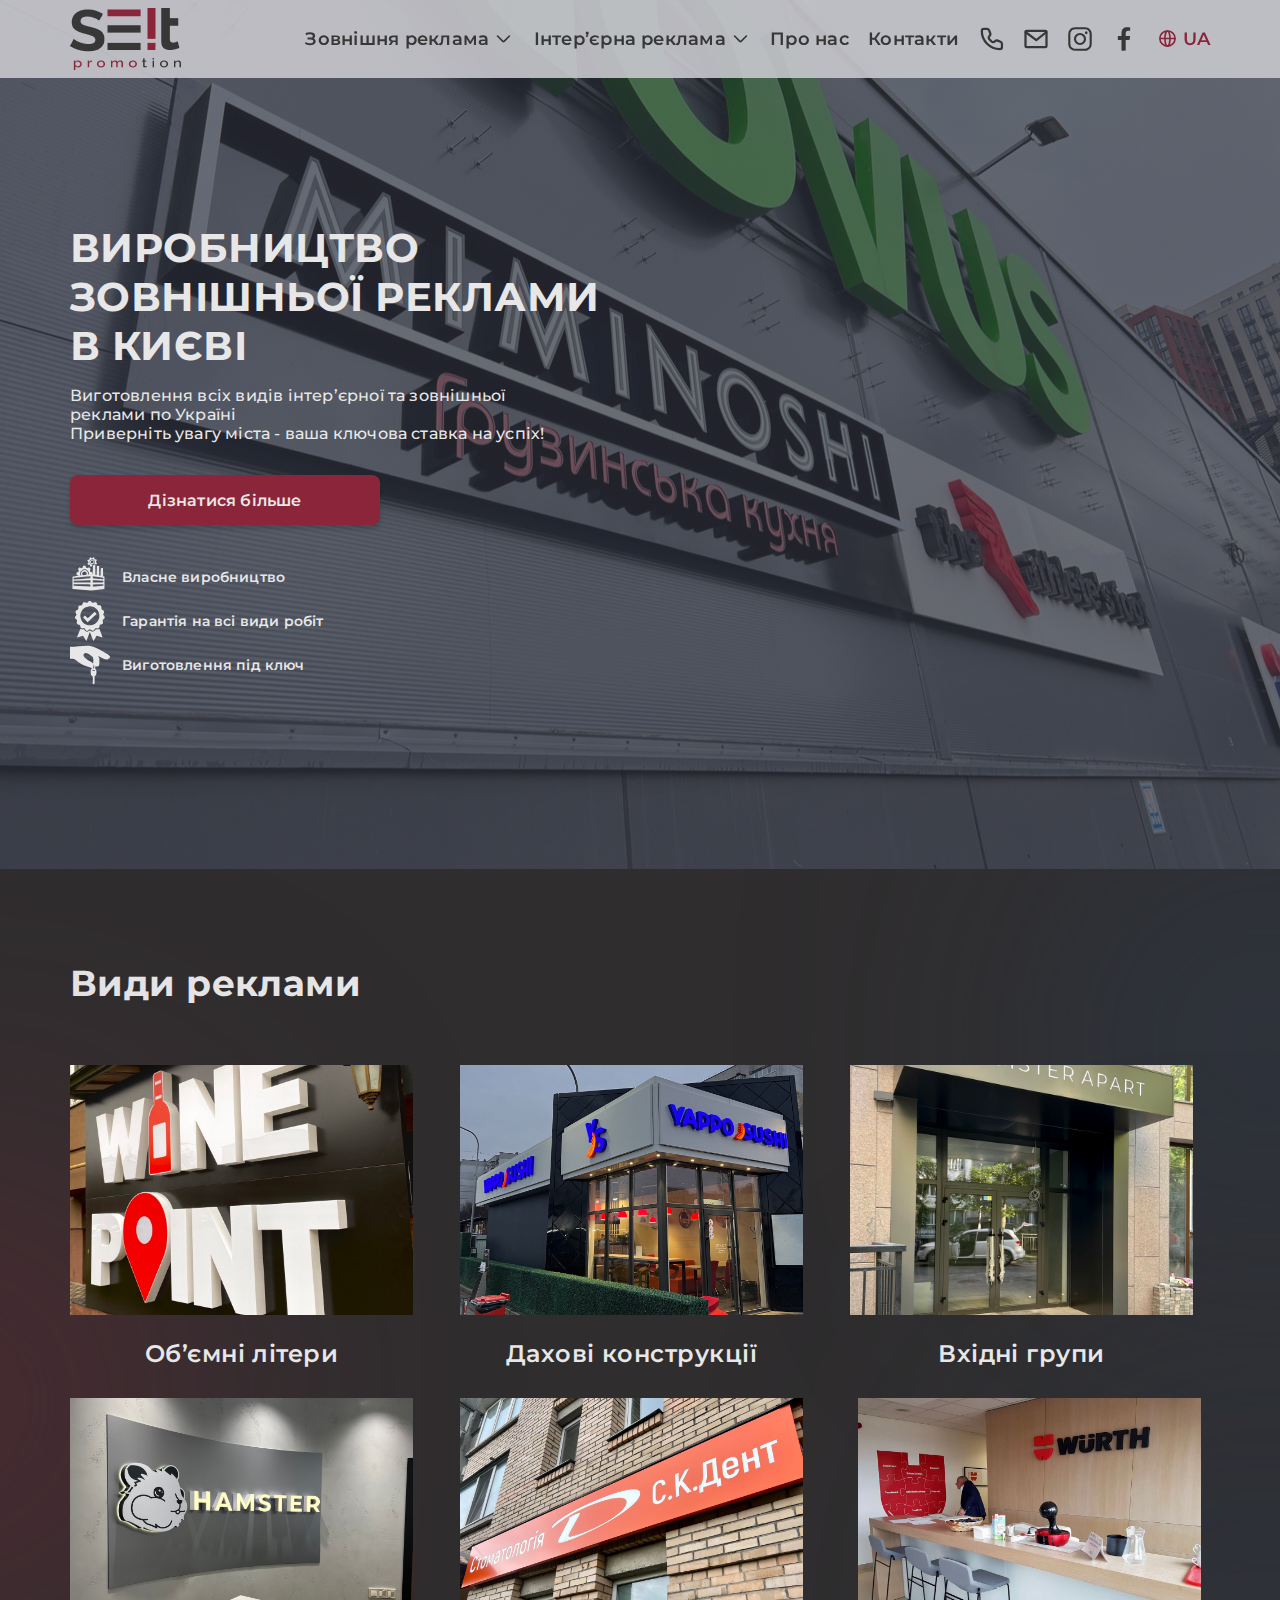
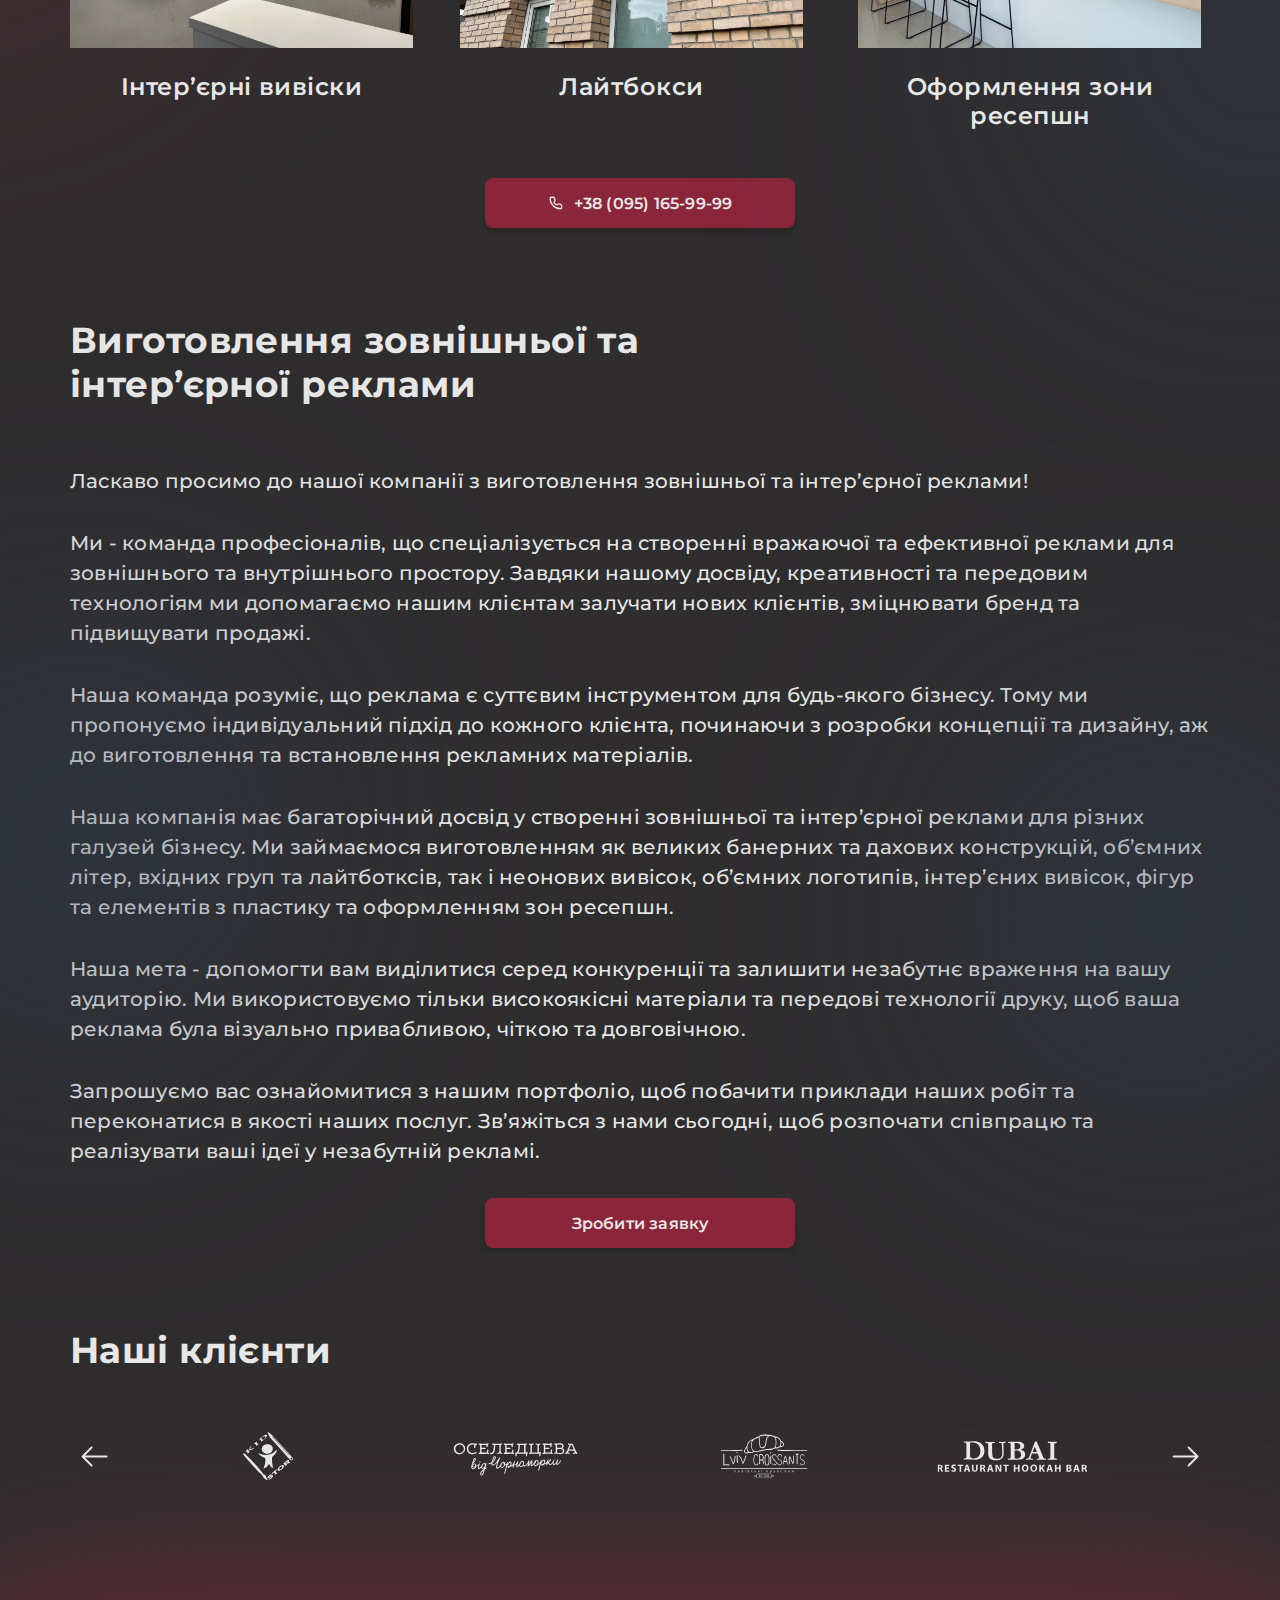
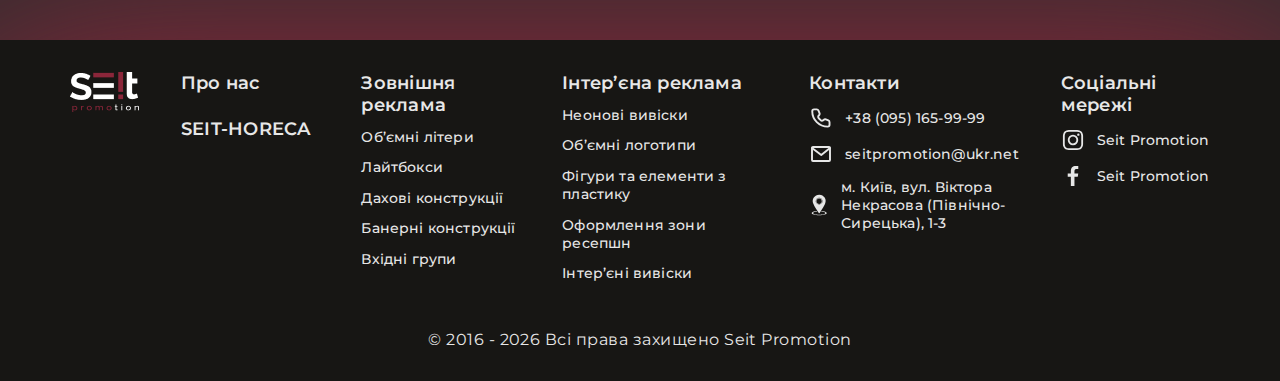
==== commit ca41e1fb: "small fix on hero in index.html" ====
--- a/index.html
+++ b/index.html
@@ -199,12 +199,12 @@
 						<button type="button" class="btn btn--get-more">Дізнатися більше</button>
 						<ul class="hero__profits-list list">
 							<li class="hero__profits-item">
+								<svg class="icon icon--profit"><use href="./images/icons.svg#manufacture"></use></svg>
+								<span class="hero__profits-text">Власне виробництво</span>
+							</li>
+							<li class="hero__profits-item">
 								<svg class="icon icon--profit"><use href="./images/icons.svg#check"></use></svg>
 								<span class="hero__profits-text">Гарантія на всі види робіт</span>
-							</li>
-							<li class="hero__profits-item">
-								<svg class="icon icon--profit"><use href="./images/icons.svg#manufacture"></use></svg>
-								<span class="hero__profits-text">Власне виробництво</span>
 							</li>
 							<li class="hero__profits-item">
 								<img src="./images/key.svg" alt="" class="icon icon--profit" />
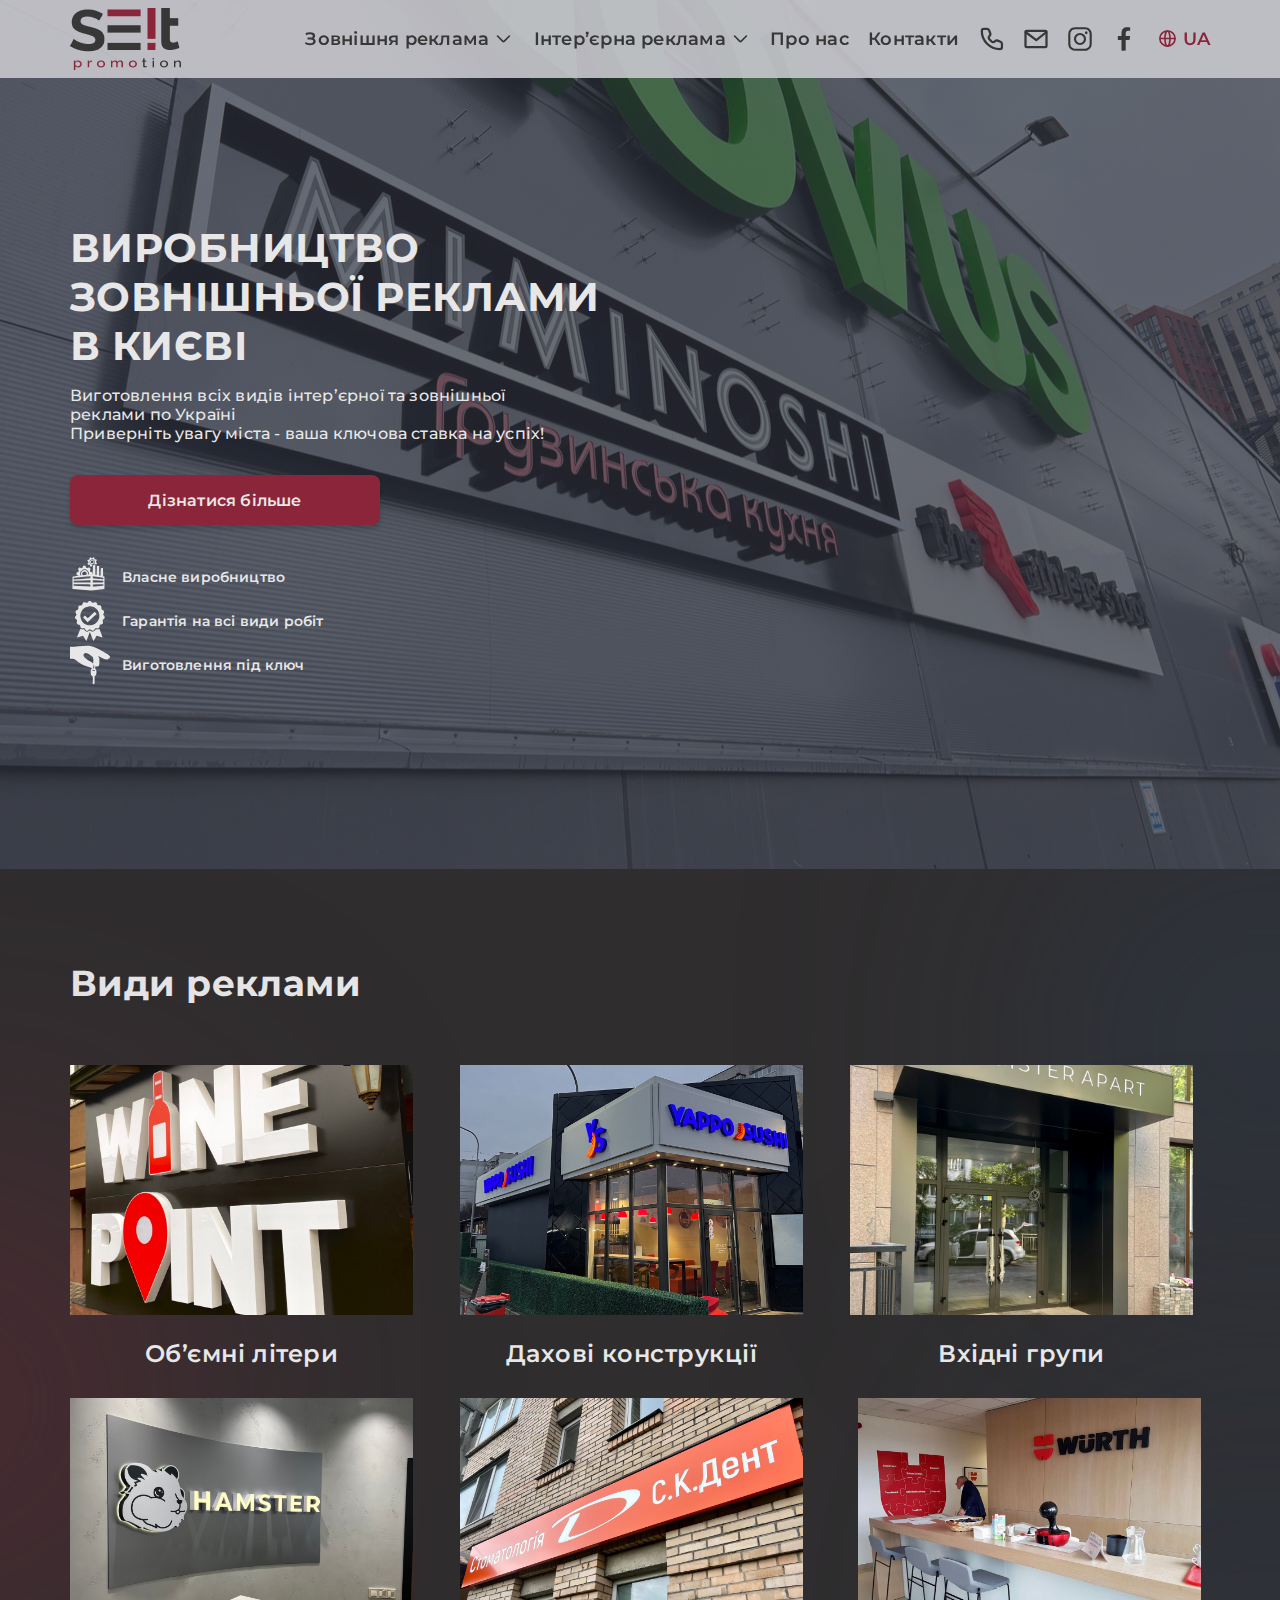
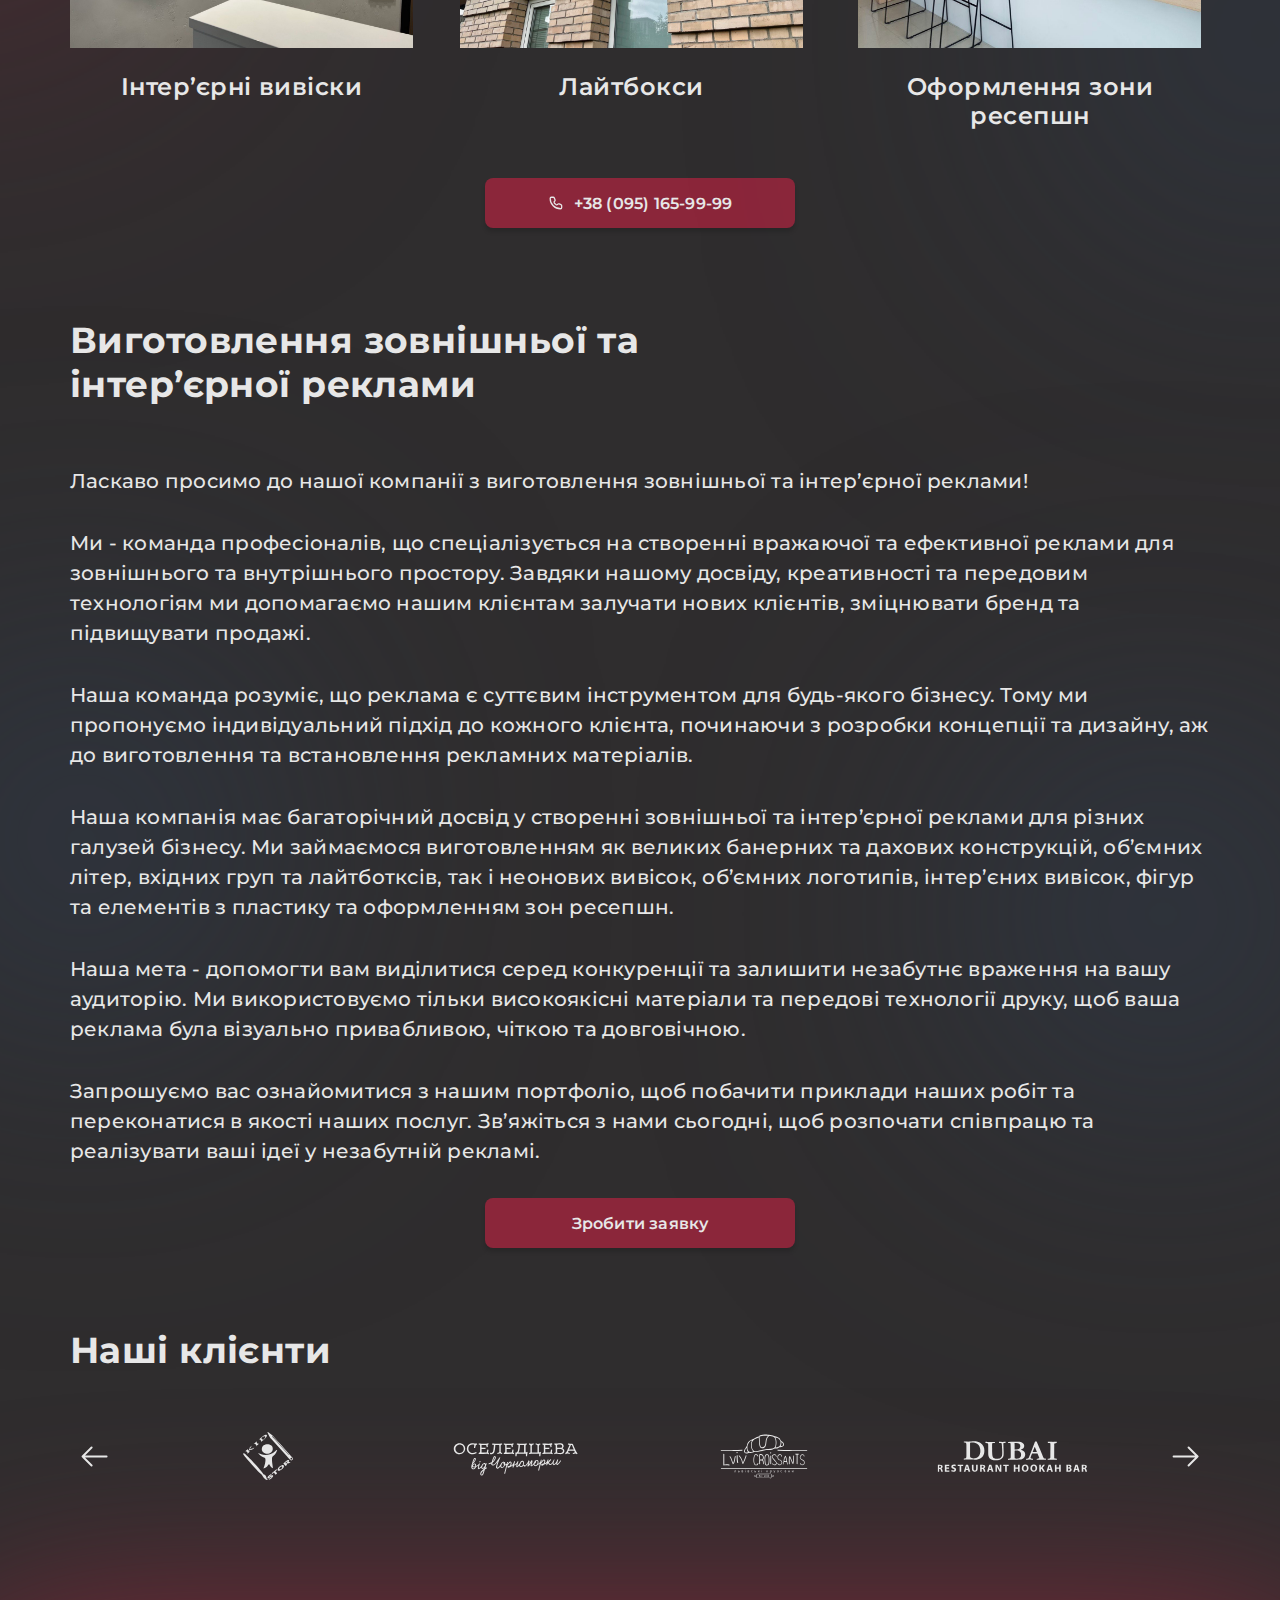
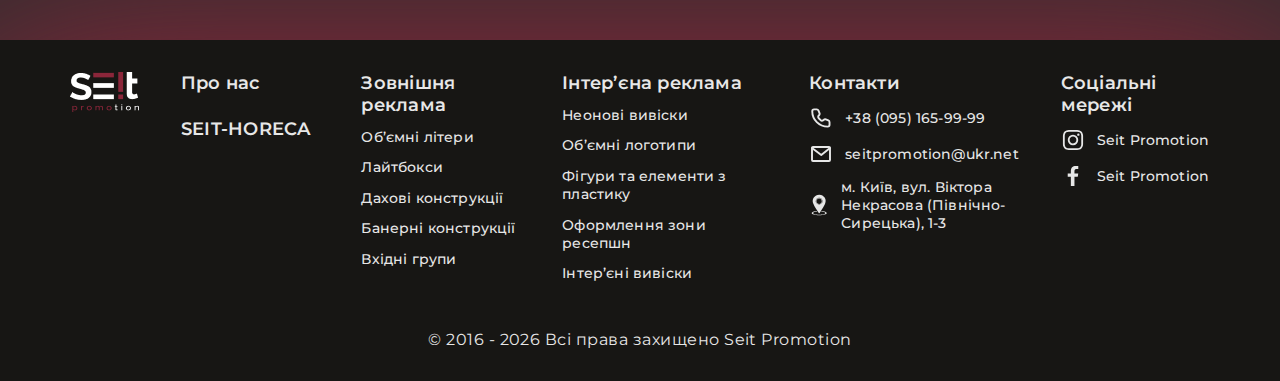
==== commit 235f490e: "add product page" ====
--- a/index.html
+++ b/index.html
@@ -34,12 +34,46 @@
 									Зовнішня реклама
 									<svg class="icon chevron"><use href="./images/icons.svg#chevronDown"></use></svg>
 								</a>
+								<ul class="main-nav__submenu list">
+									<li class="sub-menu__item item">
+										<a href="./ligthboxes.html" class="menu__link link sub-menu__link">Лайтбокси</a>
+									</li>
+									<li class="sub-menu__item item">
+										<a href="" class="menu__link link sub-menu__link">Дахові конструкції</a>
+									</li>
+									<li class="sub-menu__item item">
+										<a href="" class="menu__link link sub-menu__link">Об’ємні літери</a>
+									</li>
+									<li class="sub-menu__item item">
+										<a href="" class="menu__link link sub-menu__link">Банерні конструкції</a>
+									</li>
+									<li class="sub-menu__item item">
+										<a href="" class="menu__link link sub-menu__link">Вхідні групи</a>
+									</li>
+								</ul>
 							</li>
 							<li class="menu__item item">
 								<a href="" class="menu__link menu__link--ad link">
 									Інтер’єрна реклама
 									<svg class="icon chevron"><use href="./images/icons.svg#chevronDown"></use></svg>
 								</a>
+								<ul class="main-nav__submenu list">
+									<li class="sub-menu__item item">
+										<a href="" class="menu__link link sub-menu__link">Неонові вивіски</a>
+									</li>
+									<li class="sub-menu__item item">
+										<a href="" class="menu__link link sub-menu__link">Об’ємні логотипи</a>
+									</li>
+									<li class="sub-menu__item item">
+										<a href="" class="menu__link link sub-menu__link">Фігури та елементи з пластику</a>
+									</li>
+									<li class="sub-menu__item item">
+										<a href="" class="menu__link link sub-menu__link">Оформлення зони ресепшн</a>
+									</li>
+									<li class="sub-menu__item item">
+										<a href="" class="menu__link link sub-menu__link">Інтер’єні вивіски</a>
+									</li>
+								</ul>
 							</li>
 							<li class="menu__item item">
 								<a href="./about-us.html" class="menu__link link">Про нас</a>
@@ -113,7 +147,9 @@
 							<li class="mob-nav__item item">
 								<p>Зовнішня реклама</p>
 								<ul class="mob-nav__sub-list list">
-									<li class="mob-nav__sub-item item"><a href="" class="mob-nav__link link">Лайтбокси</a></li>
+									<li class="mob-nav__sub-item item">
+										<a href="./ligthboxes.html" class="mob-nav__link link">Лайтбокси</a>
+									</li>
 									<li class="mob-nav__sub-item item"><a href="" class="mob-nav__link link">Дахові конструкції</a></li>
 									<li class="mob-nav__sub-item item"><a href="" class="mob-nav__link link">Об’ємні літери</a></li>
 									<li class="mob-nav__sub-item item"><a href="" class="mob-nav__link link">Банерні конструкції</a></li>
@@ -487,7 +523,7 @@
 							<b class="footer__title footer__title--products">Зовнішня реклама</b>
 							<ul class="list footer__list">
 								<li><a href="" class="link footer__link">Об’ємні літери</a></li>
-								<li><a href="" class="link footer__link">Лайтбокси</a></li>
+								<li><a href="./ligthboxes.html" class="link footer__link">Лайтбокси</a></li>
 								<li><a href="" class="link footer__link">Дахові конструкції</a></li>
 								<li><a href="" class="link footer__link">Банерні конструкції</a></li>
 								<li><a href="" class="link footer__link">Вхідні групи</a></li>
--- a/css/main.min.css
+++ b/css/main.min.css
@@ -1 +1 @@
-:root{--mobile-min-width: 320px;--mobile-width: 480px;--tablet-width: 768px;--pc-width: 1200px;--big-pc-width: 1440px;--header-bg-color: rgba(200, 200, 205, 0.9);--header-text-color: #373738;--primary-bg-color: #2f2d2e;--footer-bg-color: #171614;--primary-active-color: #8b263a;--secondaty-active-color: #611b33;--dark-blue-color: #2e4057;--primary-title-color: #e7e7e7;--secondary-title-color: #e6e6e6;--primary-text-color: #e7e7e7;--main-border-radius: 8px;--first-transition-function: cubic-bezier(0.4, 0, 0.2, 1);--first-transition-duration: 250ms}html,body{-webkit-box-sizing:border-box;box-sizing:border-box;height:100%;padding:0;margin:0}*,*::before,*::after{-webkit-box-sizing:inherit;box-sizing:inherit}h1,h2,h3,h4,h5,h6,p{margin:0}body{font-family:"Montserrat",sans-serif;letter-spacing:.03em;background-color:var(--primary-bg-color)}.list{padding:0;margin:0;list-style:none}.link{text-decoration:none;color:inherit}img{display:block;max-width:100%;height:auto}.text--aligned-center{text-align:center}.visually-hidden{position:absolute;width:1px;height:1px;margin:-1px;padding:0;border:0;white-space:nowrap;-webkit-clip-path:inset(100%);clip-path:inset(100%);clip:rect(0 0 0 0);overflow:hidden}.is-hidden{visibility:hidden;opacity:0;pointer-events:none}.customer-slider__slide{display:-webkit-box;display:-ms-flexbox;display:flex;-webkit-box-pack:center;-ms-flex-pack:center;justify-content:center}.swiper-button-prev--customer,.swiper-button-next--customer{color:var(--primary-text-color)}.swiper-button-prev--customer:hover,.swiper-button-prev--customer:focus,.swiper-button-next--customer:hover,.swiper-button-next--customer:focus{color:var(--primary-active-color)}.customer-slider--pc{display:none}@media screen and (min-width: 1200px){.customer-slider--pc{display:unset}}@media screen and (min-width: 1200px){.customer-slider--mob{display:none}}.wrapper{-webkit-box-sizing:border-box;box-sizing:border-box;min-height:100%;display:-webkit-box;display:-ms-flexbox;display:flex;-webkit-box-orient:vertical;-webkit-box-direction:normal;-ms-flex-direction:column;flex-direction:column}.header,.footer{-webkit-box-flex:0;-ms-flex-positive:0;flex-grow:0;-ms-flex-negative:0;flex-shrink:0}.main{-webkit-box-flex:1;-ms-flex-positive:1;flex-grow:1}.section__title{margin-bottom:3rem;font-size:1.25rem;font-style:normal;font-weight:700;line-height:normal;letter-spacing:.012em;color:var(--primary-title-color)}@media screen and (min-width: 1200px){.section__title{width:50%;margin-bottom:3.75rem;font-size:2.25rem}}.section__description{color:var(--primary-text-color);font-size:1rem;font-style:normal;font-weight:500;line-height:1.5;letter-spacing:.012em;margin-block:0}@media screen and (min-width: 1200px){.section__description{font-size:1.25rem}}.section__description:not(:last-child){margin-bottom:1.5rem}@media screen and (min-width: 1200px){.section__description:not(:last-child){margin-bottom:2rem}}.section__description--accent{font-weight:700;letter-spacing:.03em}.section__description--list{display:-webkit-box;display:-ms-flexbox;display:flex;-webkit-box-orient:vertical;-webkit-box-direction:normal;-ms-flex-direction:column;flex-direction:column;gap:2rem;margin-block:0;margin-bottom:2rem;font-size:1rem;font-style:normal;font-weight:500;line-height:normal;letter-spacing:.012em}@media screen and (min-width: 1200px){.section__description--list{margin-bottom:1.5rem;font-size:1.25rem}}.section__description--list-item::before{content:"- "}.figure{padding:0;margin:0}.mob-cta{padding-top:1rem;color:var(--primary-text-color);position:relative;z-index:2}@media screen and (min-width: 768px){.mob-cta{display:none}}.mob-cta__list{display:-webkit-box;display:-ms-flexbox;display:flex;-webkit-box-pack:center;-ms-flex-pack:center;justify-content:center;-webkit-box-align:center;-ms-flex-align:center;align-items:center;gap:42px}@media screen and (min-width: 480px){.mob-cta__list{-webkit-box-pack:space-evenly;-ms-flex-pack:space-evenly;justify-content:space-evenly}}.mob-cta__item{width:2.5rem;height:2.5rem}.what-we-do{padding-top:3rem;padding-bottom:3rem}@media screen and (min-width: 1200px){.what-we-do{display:block;padding-top:92px;padding-bottom:90px}}.what-we-do__list{padding-bottom:3rem;display:-webkit-box;display:-ms-flexbox;display:flex;-webkit-box-orient:vertical;-webkit-box-direction:normal;-ms-flex-direction:column;flex-direction:column;gap:32px}@media screen and (min-width: 768px){.what-we-do__list{-webkit-box-orient:horizontal;-webkit-box-direction:normal;-ms-flex-direction:row;flex-direction:row;-ms-flex-wrap:wrap;flex-wrap:wrap;gap:30px}}.what-we-do__item{position:relative}@media screen and (min-width: 768px){.what-we-do__item{display:-webkit-box;display:-ms-flexbox;display:flex;-ms-flex-preferred-size:calc((100% - 60px)/2);flex-basis:calc((100% - 60px)/2)}}@media screen and (min-width: 1200px){.what-we-do__item{display:-webkit-box;display:-ms-flexbox;display:flex;-ms-flex-preferred-size:calc((100% - 60px)/3);flex-basis:calc((100% - 60px)/3)}}.what-we-do__figure{display:-webkit-box;display:-ms-flexbox;display:flex;-webkit-box-orient:vertical;-webkit-box-direction:normal;-ms-flex-direction:column;flex-direction:column;-webkit-box-align:center;-ms-flex-align:center;align-items:center;gap:1.5rem}.what-we-do__thumb{height:250px;width:343px}.what-we-do__thumb>img{display:block;height:100%;width:100%;-o-object-fit:cover;object-fit:cover}.what-we-do__label{bottom:0;display:-webkit-box;display:-ms-flexbox;display:flex;-webkit-box-pack:center;-ms-flex-pack:center;justify-content:center;-webkit-box-align:center;-ms-flex-align:center;align-items:center;width:100%;font-size:1.25rem;font-style:normal;font-weight:600;line-height:normal;text-align:center;color:var(--primary-title-color)}@media screen and (min-width: 1200px){.what-we-do__label{font-size:1.5rem}}.what-we-do__cta{display:-webkit-box;display:-ms-flexbox;display:flex;-webkit-box-pack:center;-ms-flex-pack:center;justify-content:center}.description__cta{position:relative;z-index:5;display:-webkit-box;display:-ms-flexbox;display:flex;-webkit-box-pack:center;-ms-flex-pack:center;justify-content:center;-webkit-box-align:center;-ms-flex-align:center;align-items:center}.our-customers{position:relative;z-index:5;padding-top:3rem;padding-bottom:5rem;color:var(--primary-text-color)}@media screen and (min-width: 768px){.our-customers{padding-top:5rem;padding-bottom:7rem}}@media screen and (min-width: 1200px){.our-customers{padding-bottom:10rem}}.our-customers__wrapper{display:-webkit-box;display:-ms-flexbox;display:flex;-ms-flex-wrap:wrap;flex-wrap:wrap;-webkit-box-pack:justify;-ms-flex-pack:justify;justify-content:space-between}@media screen and (min-width: 768px){.our-customers__wrapper{-ms-flex-wrap:nowrap;flex-wrap:nowrap;-webkit-box-pack:space-evenly;-ms-flex-pack:space-evenly;justify-content:space-evenly;gap:1.5rem}}.customer-slider{-ms-flex-preferred-size:100%;flex-basis:100%;margin-bottom:42px}@media screen and (min-width: 768px){.customer-slider{-ms-flex-preferred-size:unset;flex-basis:unset;margin-bottom:0}}@media screen and (min-width: 768px){.swiper-button-prev--customer{-webkit-box-ordinal-group:0;-ms-flex-order:-1;order:-1}}.btn{width:90%;height:42px;padding:10px;display:-webkit-box;display:-ms-flexbox;display:flex;-webkit-box-pack:center;-ms-flex-pack:center;justify-content:center;-webkit-box-align:center;-ms-flex-align:center;align-items:center;gap:10px;font-family:inherit;font-weight:600;font-size:1rem;line-height:normal;letter-spacing:.012em;color:var(--primary-title-color);background-color:var(--primary-active-color);-webkit-box-shadow:0px 4px 4px rgba(0,0,0,.15);box-shadow:0px 4px 4px rgba(0,0,0,.15);border:none;cursor:pointer;border-radius:var(--main-border-radius);-webkit-border-radius:var(--main-border-radius);-moz-border-radius:var(--main-border-radius);-ms-border-radius:var(--main-border-radius);-o-border-radius:var(--main-border-radius);transition:background-color var(--first-transition-duration) var(--first-transition-function);-webkit-transition:background-color var(--first-transition-duration) var(--first-transition-function);-moz-transition:background-color var(--first-transition-duration) var(--first-transition-function);-ms-transition:background-color var(--first-transition-duration) var(--first-transition-function);-o-transition:background-color var(--first-transition-duration) var(--first-transition-function)}@media screen and (min-width: 375px){.btn{width:343px}}@media screen and (min-width: 1200px){.btn{width:310px;height:50px}}.btn:hover,.btn:focus{color:var(--primary-text-color);background-color:var(--secondaty-active-color)}.btn--get-more{margin-bottom:1.5rem}@media screen and (min-width: 1200px){.btn--get-more{margin-bottom:2rem}}.btn--swiper{display:-webkit-box;display:-ms-flexbox;display:flex;-webkit-box-pack:center;-ms-flex-pack:center;justify-content:center;-webkit-box-align:center;-ms-flex-align:center;align-items:center;border:none;cursor:pointer;background-color:rgba(0,0,0,0)}.btn--swiper:hover,.btn--swiper:focus{color:var(--primary-active-color)}.our-contacts{z-index:5;color:var(--primary-text-color)}.our-contacts__container{position:relative;z-index:5;display:-webkit-box;display:-ms-flexbox;display:flex;-webkit-box-orient:vertical;-webkit-box-direction:normal;-ms-flex-direction:column;flex-direction:column;gap:2rem;padding-top:8rem;color:var(--primary-text-color)}@media screen and (min-width: 768px){.our-contacts__container{-webkit-box-orient:horizontal;-webkit-box-direction:normal;-ms-flex-direction:row;flex-direction:row;-webkit-box-pack:justify;-ms-flex-pack:justify;justify-content:space-between}}@media screen and (min-width: 1200px){.our-contacts__container{gap:7.5rem}}.our-contacts__main-part{display:-webkit-box;display:-ms-flexbox;display:flex;-webkit-box-orient:vertical;-webkit-box-direction:normal;-ms-flex-direction:column;flex-direction:column;gap:2rem}@media screen and (min-width: 768px){.our-contacts__main-part{width:350px;gap:3rem}}@media screen and (min-width: 1200px){.our-contacts__main-part{width:450px}}.our-contacts__title{margin-bottom:0;width:100%}.our-contacts__list{display:-webkit-box;display:-ms-flexbox;display:flex;-webkit-box-orient:vertical;-webkit-box-direction:normal;-ms-flex-direction:column;flex-direction:column;gap:1.5rem;font-size:.875rem;font-style:normal;font-weight:600;line-height:normal;letter-spacing:.012em}@media screen and (min-width: 1200px){.our-contacts__list{font-size:1.125rem}}.our-contacts__list--social{-webkit-box-orient:horizontal;-webkit-box-direction:normal;-ms-flex-direction:row;flex-direction:row}.our-contacts__item{display:-webkit-box;display:-ms-flexbox;display:flex;-webkit-box-pack:justify;-ms-flex-pack:justify;justify-content:space-between}.our-contacts__desc{-ms-flex-preferred-size:72%;flex-basis:72%}.our-contacts__desc-list{display:-webkit-box;display:-ms-flexbox;display:flex;-webkit-box-orient:vertical;-webkit-box-direction:normal;-ms-flex-direction:column;flex-direction:column;gap:1rem}.our-contacts__map{-webkit-box-flex:1;-ms-flex-positive:1;flex-grow:1}.our-contacts__map-frame{width:100%;height:215px}@media screen and (min-width: 768px){.our-contacts__map-frame{height:100%}}.our-contacts__social-link{display:-webkit-box;display:-ms-flexbox;display:flex;-webkit-box-align:center;-ms-flex-align:center;align-items:center;gap:12px;font-size:.875rem;font-style:normal;font-weight:500;line-height:normal;letter-spacing:.012em}@media screen and (min-width: 1200px){.our-contacts__social-link{font-size:1.125rem}}.about-us{padding-top:8rem;position:relative;z-index:5;color:var(--primary-text-color)}@media screen and (min-width: 1200px){.about-us{padding-top:10rem}}.about-us_profits-list{margin-bottom:5rem;padding-left:24px;padding-right:24px;display:-webkit-box;display:-ms-flexbox;display:flex;-webkit-box-orient:vertical;-webkit-box-direction:normal;-ms-flex-direction:column;flex-direction:column;text-align:center;gap:2.625rem}@media screen and (min-width: 1200px){.about-us_profits-list{-webkit-box-orient:horizontal;-webkit-box-direction:normal;-ms-flex-direction:row;flex-direction:row;-webkit-box-pack:justify;-ms-flex-pack:justify;justify-content:space-between}}.about-us__profits-title{padding-top:1.2rem;padding-bottom:.75rem;font-size:1.125rem;font-style:normal;font-weight:600;line-height:normal;letter-spacing:.012em}.about-us__profits-desc{font-size:1rem;font-style:normal;font-weight:500;line-height:normal;letter-spacing:.012em}.bg-wrapper{position:relative;overflow:hidden}.bg-wrapper__item{position:absolute}.round{width:294px;height:294px;border-radius:294px}.red-first{top:28px;left:-254px;background:var(--primary-active-color);-webkit-filter:blur(200px);filter:blur(200px)}@media screen and (min-width: 1200px){.red-first{top:387px;left:-205px}}.dark-blue-first{top:608px;right:-179px;background:var(--dark-blue-color);-webkit-filter:blur(175px);filter:blur(175px)}@media screen and (min-width: 1200px){.dark-blue-first{top:25px;right:-132px}}@media screen and (min-width: 1200px){.dark-blue-second{background:var(--dark-blue-color);filter:blur(200px);top:618px;right:-132px;-webkit-filter:blur(200px)}}.dark-blue-third{background:var(--dark-blue-color);filter:blur(175px);top:60%;left:-65px;-webkit-filter:blur(175px)}.dark-blue-fourth{background:var(--dark-blue-color);filter:blur(175px);bottom:579px;right:-30px;-webkit-filter:blur(175px)}.ellipse{width:1440px;height:302px;border-radius:1440px}.red-second{background:var(--primary-active-color);filter:blur(100px);-webkit-filter:blur(100px);bottom:-320px;left:50%;translate:-50% 0}@media screen and (min-width: 1200px){.red-second{bottom:-290px}}.logo{display:-webkit-box;display:-ms-flexbox;display:flex;-webkit-box-align:center;-ms-flex-align:center;align-items:center}.container{width:100%;padding-left:16px;padding-right:16px;margin-left:auto;margin-right:auto}@media screen and (min-width: 480px){.container{width:480px}}@media screen and (min-width: 768px){.container{width:768px}}@media screen and (min-width: 1200px){.container{width:1200px;padding-left:30px;padding-right:30px}}@media screen and (min-width: 1440px){.container{width:1440px;padding-left:100px;padding-right:100px}}.container--mobile{position:relative;width:100%;padding-left:16px;padding-right:16px;margin-left:auto;margin-right:auto;display:-webkit-box;display:-ms-flexbox;display:flex;-webkit-box-orient:vertical;-webkit-box-direction:normal;-ms-flex-direction:column;flex-direction:column;height:100%}@media screen and (min-width: 480px){.container--mobile{width:480px}}@media screen and (min-width: 768px){.container--mobile{width:768px}}@media screen and (min-width: 1200px){.container--mobile{width:1200px;padding-left:30px;padding-right:30px}}@media screen and (min-width: 1440px){.container--mobile{width:1440px;padding-left:100px;padding-right:100px}}.header{width:100%;position:fixed;z-index:50;top:0;left:0;background:var(--header-bg-color)}.main-nav{display:-webkit-box;display:-ms-flexbox;display:flex;-webkit-box-align:center;-ms-flex-align:center;align-items:center;-webkit-box-pack:justify;-ms-flex-pack:justify;justify-content:space-between;width:100%;gap:100px}.main-nav__logo{width:89px;padding-top:14px;padding-bottom:12px}@media screen and (min-width: 1200px){.main-nav__logo{width:111px;padding-top:8px;padding-bottom:8px}}.main-nav__menu,.contacts{display:none;font-weight:500;letter-spacing:.02em}@media screen and (min-width: 1200px){.main-nav__menu,.contacts{display:-webkit-box;display:-ms-flexbox;display:flex;-webkit-box-pack:justify;-ms-flex-pack:justify;justify-content:space-between}}.main-nav__menu{color:#373738;font-style:normal;font-weight:600;line-height:normal;letter-spacing:.015rem}@media screen and (min-width: 1200px){.main-nav__menu{display:-webkit-box;display:-ms-flexbox;display:flex;-webkit-box-pack:justify;-ms-flex-pack:justify;justify-content:space-between;-webkit-box-align:center;-ms-flex-align:center;align-items:center;gap:1.2rem;font-size:1.1rem}}@media screen and (min-width: 1440px){.main-nav__menu{font-size:1.25rem}}.contacts{font-size:12px;line-height:1.17}@media screen and (min-width: 1200px){.contacts{font-size:14px;line-height:1.14}}.contacts{-webkit-box-orient:vertical;-webkit-box-direction:normal;-ms-flex-direction:column;flex-direction:column;margin-left:auto}@media screen and (min-width: 768px){.contacts{margin-top:15px;-webkit-box-orient:horizontal;-webkit-box-direction:normal;-ms-flex-direction:row;flex-direction:row;-webkit-box-align:center;-ms-flex-align:center;align-items:center}}.menu__item--contacts{display:-webkit-box;display:-ms-flexbox;display:flex;-webkit-box-pack:justify;-ms-flex-pack:justify;justify-content:space-between;-webkit-box-align:center;-ms-flex-align:center;align-items:center;gap:1.5rem}.contacts__item:not(:last-child){margin-bottom:10px}@media screen and (min-width: 768px){.contacts__item:not(:last-child){margin-right:30px;margin-bottom:0}}.menu__link{display:block;padding-top:27px;padding-bottom:27px;transition:color var(--first-transition-duration) var(--first-transition-function);-webkit-transition:color var(--first-transition-duration) var(--first-transition-function);-moz-transition:color var(--first-transition-duration) var(--first-transition-function);-ms-transition:color var(--first-transition-duration) var(--first-transition-function);-o-transition:color var(--first-transition-duration) var(--first-transition-function)}.menu__link:hover,.menu__link:focus{color:var(--primary-active-color)}.menu__link--mob{padding-top:0;padding-bottom:0}.menu__link--ad,.menu__link--lang{display:-webkit-box;display:-ms-flexbox;display:flex;-webkit-box-align:center;-ms-flex-align:center;align-items:center;gap:4px}.menu__link--lang{color:var(--primary-active-color)}.menu__contacts-list{display:-webkit-box;display:-ms-flexbox;display:flex;-webkit-box-align:center;-ms-flex-align:center;align-items:center;-webkit-box-pack:center;-ms-flex-pack:center;justify-content:center;color:var(--icon-backrgound-color)}@media screen and (min-width: 1200px){.menu__contacts-list{gap:1rem}}.menu__contacts-item{width:1.75rem;height:1.75rem}.menu__contacts-link{display:-webkit-box;display:-ms-flexbox;display:flex;-webkit-box-pack:center;-ms-flex-pack:center;justify-content:center;-webkit-box-align:center;-ms-flex-align:center;align-items:center;width:100%;height:100%}.menu__contacts-link:hover,.menu__contacts-link:focus{color:var(--primary-active-color)}.contacts__link{display:-webkit-box;display:-ms-flexbox;display:flex;color:var(--primary-paragraph-color);transition:color var(--first-transition-duration) var(--first-transition-function);-webkit-transition:color var(--first-transition-duration) var(--first-transition-function);-moz-transition:color var(--first-transition-duration) var(--first-transition-function);-ms-transition:color var(--first-transition-duration) var(--first-transition-function);-o-transition:color var(--first-transition-duration) var(--first-transition-function)}.contacts__link:hover,.contacts__link:focus{color:var(--primary-active-color)}@media screen and (min-width: 1200px){.contacts__link{padding-top:12px;padding-bottom:12px}}.contacts__icon{width:16px;height:16px;margin-right:10px;fill:currentColor}.hero{margin:-76px auto 0;padding-top:206px;display:-webkit-box;display:-ms-flexbox;display:flex;-webkit-box-orient:vertical;-webkit-box-direction:normal;-ms-flex-direction:column;flex-direction:column;-webkit-box-pack:center;-ms-flex-pack:center;justify-content:center;min-height:105vh;-webkit-box-align:start;-ms-flex-align:start;align-items:flex-start;color:var(--primary-text-color);background-image:-webkit-gradient(linear, left top, left bottom, from(rgba(47, 48, 58, 0.7019607843)), to(rgba(47, 48, 58, 0.7))),url(../images/Slider1.jpg);background-image:linear-gradient(rgba(47, 48, 58, 0.7019607843), rgba(47, 48, 58, 0.7)),url(../images/Slider1.jpg);background-position:center;background-repeat:no-repeat;background-size:cover}@media screen and (min-width: 1200px){.hero{padding-top:191px;padding-bottom:76px;background-image:-webkit-gradient(linear, left top, left bottom, from(rgba(47, 48, 58, 0.7)), to(rgba(47, 48, 58, 0.7))),url(../images/Slider1.jpg);background-image:linear-gradient(rgba(47, 48, 58, 0.7), rgba(47, 48, 58, 0.7)),url(../images/Slider1.jpg)}}@media screen and (min-width: 1440px){.hero{margin-left:auto;margin-right:auto}}.hero__title{margin-bottom:.75rem;width:80%;font-weight:700;font-size:1.75rem;line-height:normal;letter-spacing:.012em;text-transform:uppercase;color:var(--primary-title-color)}@media screen and (min-width: 480px){.hero__title{width:70%;font-size:2.5rem;margin-bottom:1rem}}@media screen and (min-width: 1200px){.hero__title{width:50%}}.hero__description{margin-bottom:1.5rem;font-size:.875rem;font-style:normal;font-weight:500;line-height:normal;letter-spacing:.012em}@media screen and (min-width: 480px){.hero__description{margin-bottom:2rem;width:70%;font-size:1rem}}@media screen and (min-width: 1200px){.hero__description{width:45%;letter-spacing:.012em}}.hero__profits-list{display:-webkit-box;display:-ms-flexbox;display:flex;-webkit-box-orient:vertical;-webkit-box-direction:normal;-ms-flex-direction:column;flex-direction:column;gap:.25rem}.hero__profits-item{display:-webkit-box;display:-ms-flexbox;display:flex;-webkit-box-align:center;-ms-flex-align:center;align-items:center;gap:.75rem;font-size:.875rem;font-style:normal;font-weight:600;line-height:normal;letter-spacing:.012em}.mob-menu{position:fixed;top:0;width:100vw;height:100vh;z-index:9999;-webkit-backdrop-filter:blur(50px);backdrop-filter:blur(50px);background:var(--header-bg-color);transition:opacity var(--first-transition-duration) var(--first-transition-function),visibility var(--first-transition-duration) var(--first-transition-function);-webkit-transition:opacity var(--first-transition-duration) var(--first-transition-function),visibility var(--first-transition-duration) var(--first-transition-function);-moz-transition:opacity var(--first-transition-duration) var(--first-transition-function),visibility var(--first-transition-duration) var(--first-transition-function);-ms-transition:opacity var(--first-transition-duration) var(--first-transition-function),visibility var(--first-transition-duration) var(--first-transition-function);-o-transition:opacity var(--first-transition-duration) var(--first-transition-function),visibility var(--first-transition-duration) var(--first-transition-function)}@media screen and (min-width: 1200px){.mob-menu{display:none}}.mob-menu__header{margin-bottom:2rem;display:-webkit-box;display:-ms-flexbox;display:flex;-webkit-box-pack:justify;-ms-flex-pack:justify;justify-content:space-between}.menu__open,.menu__close{padding:0 1px;display:-webkit-box;display:-ms-flexbox;display:flex;-webkit-box-pack:center;-ms-flex-pack:center;justify-content:center;-webkit-box-align:center;-ms-flex-align:center;align-items:center;-ms-flex-item-align:center;align-self:center;width:3.125rem;height:3.125rem;background-color:rgba(0,0,0,0);border-color:rgba(0,0,0,0)}@media screen and (min-width: 1200px){.menu__open,.menu__close{display:none}}.menu__icon-open,.menu__icon-close{width:100%;height:100%;fill:var(--secondary-logo-color);transition:fill var(--first-transition-duration) var(--first-transition-function);-webkit-transition:fill var(--first-transition-duration) var(--first-transition-function);-moz-transition:fill var(--first-transition-duration) var(--first-transition-function);-ms-transition:fill var(--first-transition-duration) var(--first-transition-function);-o-transition:fill var(--first-transition-duration) var(--first-transition-function)}.menu__open:hover .menu__icon-open,.menu__open:focus .menu__icon-open,.menu__close:hover .menu__icon-close,.menu__close:focus .menu__icon-close{fill:var(--primary-active-color)}.mob-nav{margin-bottom:auto;padding-left:2rem;padding-right:2rem;display:-webkit-box;display:-ms-flexbox;display:flex;-webkit-box-orient:vertical;-webkit-box-direction:normal;-ms-flex-direction:column;flex-direction:column;gap:2rem;color:var(--header-text-color);font-size:1.1rem;font-style:normal;font-weight:600;line-height:normal;letter-spacing:.012em}.mob-nav__item{display:-webkit-box;display:-ms-flexbox;display:flex;-webkit-box-orient:vertical;-webkit-box-direction:normal;-ms-flex-direction:column;flex-direction:column;gap:1rem}.mob-nav__item--contacts{padding-top:.75rem}.mob-nav__sub-list{margin-bottom:auto;display:-webkit-box;display:-ms-flexbox;display:flex;-webkit-box-orient:vertical;-webkit-box-direction:normal;-ms-flex-direction:column;flex-direction:column;gap:.75rem;font-size:.875rem;font-weight:500;letter-spacing:.012em}.mob-nav__link{color:var(--primary-header-color);transition:color var(--first-transition-duration) var(--first-transition-function);-webkit-transition:color var(--first-transition-duration) var(--first-transition-function);-moz-transition:color var(--first-transition-duration) var(--first-transition-function);-ms-transition:color var(--first-transition-duration) var(--first-transition-function);-o-transition:color var(--first-transition-duration) var(--first-transition-function)}.mob-nav__link--current,.mob-nav__link:hover,.mob-nav__link:focus{color:var(--primary-active-color)}.menu__contacts-list--mob{-webkit-box-pack:start;-ms-flex-pack:start;justify-content:flex-start;gap:1.5rem}.footer{padding-top:2rem;padding-bottom:2rem;color:var(--primary-text-color);background-color:var(--footer-bg-color)}.footer__container{padding-left:3rem;padding-right:3rem}@media screen and (min-width: 768px){.footer__container{padding-left:30px;padding-right:30px;-ms-flex-wrap:wrap;flex-wrap:wrap;-webkit-box-align:baseline;-ms-flex-align:baseline;align-items:baseline;-ms-flex-pack:distribute;justify-content:space-around}}.footer__upper-part{padding-bottom:3rem;display:-webkit-box;display:-ms-flexbox;display:flex;-webkit-box-orient:vertical;-webkit-box-direction:normal;-ms-flex-direction:column;flex-direction:column;gap:2rem}@media screen and (min-width: 768px){.footer__upper-part{-webkit-box-orient:horizontal;-webkit-box-direction:normal;-ms-flex-direction:row;flex-direction:row;-ms-flex-wrap:wrap;flex-wrap:wrap;-webkit-box-align:start;-ms-flex-align:start;align-items:flex-start;-webkit-box-pack:center;-ms-flex-pack:center;justify-content:center;gap:1.5rem}}@media screen and (min-width: 1200px){.footer__upper-part{-ms-flex-wrap:nowrap;flex-wrap:nowrap;-webkit-box-pack:justify;-ms-flex-pack:justify;justify-content:space-between;-webkit-box-align:start;-ms-flex-align:start;align-items:flex-start;gap:2.625rem}}@media screen and (min-width: 768px){.footer__logo-part,.first-col,.second-col,.third-col,.fourth-col,.fifth-col{-ms-flex-preferred-size:46%;flex-basis:46%}}@media screen and (min-width: 1200px){.footer__logo-part,.first-col,.second-col,.third-col,.fourth-col,.fifth-col{-ms-flex-preferred-size:unset;flex-basis:unset}}@media screen and (min-width: 1200px){.first-col{-ms-flex-preferred-size:10rem;flex-basis:10rem}}@media screen and (min-width: 1200px){.fourth-col{-ms-flex-preferred-size:14rem;flex-basis:14rem}}.footer__lower-part{text-align:center}.footer__logo-part{display:-webkit-box;display:-ms-flexbox;display:flex;-webkit-box-pack:center;-ms-flex-pack:center;justify-content:center}@media screen and (min-width: 768px){.footer__logo-part{-webkit-box-pack:start;-ms-flex-pack:start;justify-content:flex-start}}@media screen and (min-width: 1200px){.footer__logo-part{-webkit-box-pack:center;-ms-flex-pack:center;justify-content:center}}.footer__logo{width:69px}.footer__title{display:block;font-weight:600;font-size:1.125rem;line-height:normal;letter-spacing:.012em;color:var(--primary-text-color-light)}@media screen and (min-width: 1200px){.footer__title{text-align:left}}.footer__title--products{margin-bottom:.75rem}.footer__title--contacts{margin-bottom:.75rem}.footer__title--first-col:not(:last-child){margin-bottom:1.5rem}.footer__list{display:-webkit-box;display:-ms-flexbox;display:flex;-webkit-box-orient:vertical;-webkit-box-direction:normal;-ms-flex-direction:column;flex-direction:column;gap:.75rem}.footer__link{font-size:.875rem;font-style:normal;font-weight:500;line-height:normal;letter-spacing:.012em}.footer__contacts-link{display:-webkit-box;display:-ms-flexbox;display:flex;-webkit-box-align:center;-ms-flex-align:center;align-items:center;gap:12px}.footer__contacts-list{display:-webkit-box;display:-ms-flexbox;display:flex;-webkit-box-orient:vertical;-webkit-box-direction:normal;-ms-flex-direction:column;flex-direction:column;gap:.75rem}.backdrop{position:fixed;top:0;left:0;height:100vh;width:100vw;background-color:rgba(0,0,0,.2);transition:opacity var(--first-transition-duration) var(--first-transition-function),visibility var(--first-transition-duration) var(--first-transition-function);-webkit-transition:opacity var(--first-transition-duration) var(--first-transition-function),visibility var(--first-transition-duration) var(--first-transition-function);-moz-transition:opacity var(--first-transition-duration) var(--first-transition-function),visibility var(--first-transition-duration) var(--first-transition-function);-ms-transition:opacity var(--first-transition-duration) var(--first-transition-function),visibility var(--first-transition-duration) var(--first-transition-function);-o-transition:opacity var(--first-transition-duration) var(--first-transition-function),visibility var(--first-transition-duration) var(--first-transition-function)}.backdrop.is-hidden .modal{top:50%;left:50%;transform:translate(-50%, -50%) scale(0.5);-webkit-transform:translate(-50%, -50%) scale(0.5);-moz-transform:translate(-50%, -50%) scale(0.5);-ms-transform:translate(-50%, -50%) scale(0.5);-o-transform:translate(-50%, -50%) scale(0.5);-webkit-transition:-webkit-transform var(--first-transition-duration) var(--first-transition-function);transition:-webkit-transform var(--first-transition-duration) var(--first-transition-function);transition:transform var(--first-transition-duration) var(--first-transition-function);transition:transform var(--first-transition-duration) var(--first-transition-function), -webkit-transform var(--first-transition-duration) var(--first-transition-function);-webkit-transition:transform var(--first-transition-duration) var(--first-transition-function);-moz-transition:transform var(--first-transition-duration) var(--first-transition-function);-ms-transition:transform var(--first-transition-duration) var(--first-transition-function);-o-transition:transform var(--first-transition-duration) var(--first-transition-function)}.modal{position:absolute;top:50%;left:50%;width:calc(100% - 30px);min-height:581px;padding:40px;background-color:var(--primary-text-color-light);-webkit-box-shadow:0px 1px 3px rgba(0,0,0,.12),0px 1px 1px rgba(0,0,0,.14),0px 2px 1px rgba(0,0,0,.2);box-shadow:0px 1px 3px rgba(0,0,0,.12),0px 1px 1px rgba(0,0,0,.14),0px 2px 1px rgba(0,0,0,.2);border-radius:var(--main-border-radius);-webkit-border-radius:var(--main-border-radius);-moz-border-radius:var(--main-border-radius);-ms-border-radius:var(--main-border-radius);-o-border-radius:var(--main-border-radius);transform:scale(1) translate(-50%, -50%);-webkit-transform:scale(1) translate(-50%, -50%);-moz-transform:scale(1) translate(-50%, -50%);-ms-transform:scale(1) translate(-50%, -50%);-o-transform:scale(1) translate(-50%, -50%);-webkit-transition:-webkit-transform var(--first-transition-duration) var(--first-transition-function);transition:-webkit-transform var(--first-transition-duration) var(--first-transition-function);transition:transform var(--first-transition-duration) var(--first-transition-function);transition:transform var(--first-transition-duration) var(--first-transition-function), -webkit-transform var(--first-transition-duration) var(--first-transition-function);-webkit-transition:transform var(--first-transition-duration) var(--first-transition-function);-moz-transition:transform var(--first-transition-duration) var(--first-transition-function);-ms-transition:transform var(--first-transition-duration) var(--first-transition-function);-o-transition:transform var(--first-transition-duration) var(--first-transition-function)}@media screen and (min-width: 480px){.modal{width:450px}}@media screen and (min-width: 1200px){.modal{width:528px}}.modal__callback{text-align:center}.modal__title{margin-bottom:12px;font-weight:700;font-size:20px;line-height:1.5;text-align:center;letter-spacing:.03em;color:var(--primary-header-color)}@media screen and (min-width: 1200px){.modal__title{line-height:1.15}}.modal__field{position:relative}.modal__field--usual{margin-bottom:10px;height:58px}.modal__field--comment{margin-bottom:20px;height:138px}.modal__field--policy{position:relative;display:block;height:24px;margin-bottom:40px}.modal__label{position:absolute;top:0;left:0;font-weight:400;font-size:12px;line-height:1.17;letter-spacing:.01em;color:var(--primary-paragraph-color)}.modal__icon{position:absolute;bottom:20px;left:15px;width:18px;height:18px;fill:var(--primary-header-color);transform:translateY(50%);-webkit-transform:translateY(50%);-moz-transform:translateY(50%);-ms-transform:translateY(50%);-o-transform:translateY(50%);transition:fill var(--first-transition-duration) var(--first-transition-function);-webkit-transition:fill var(--first-transition-duration) var(--first-transition-function);-moz-transition:fill var(--first-transition-duration) var(--first-transition-function);-ms-transition:fill var(--first-transition-duration) var(--first-transition-function);-o-transition:fill var(--first-transition-duration) var(--first-transition-function)}.modal__input:focus~.modal__icon{fill:var(--primary-active-color)}.modal__input{position:absolute;bottom:0;left:0;display:block;width:100%;height:40px;padding-top:12px;padding-right:15px;padding-bottom:12px;padding-left:42px;-webkit-box-sizing:border-box;box-sizing:border-box;border:1px solid rgba(33,33,33,.2);border-radius:var(--main-border-radius);-webkit-border-radius:var(--main-border-radius);-moz-border-radius:var(--main-border-radius);-ms-border-radius:var(--main-border-radius);-o-border-radius:var(--main-border-radius);transition:border var(--first-transition-duration) var(--first-transition-function);-webkit-transition:border var(--first-transition-duration) var(--first-transition-function);-moz-transition:border var(--first-transition-duration) var(--first-transition-function);-ms-transition:border var(--first-transition-duration) var(--first-transition-function);-o-transition:border var(--first-transition-duration) var(--first-transition-function)}.modal__input:focus,.modal__input:active{border:1px solid var(--primary-active-color);outline:rgba(0,0,0,0)}.modal__input--comment{padding:12px 16px;height:120px;resize:none}.modal__close{position:absolute;top:8px;right:8px;display:-webkit-box;display:-ms-flexbox;display:flex;-webkit-box-pack:center;-ms-flex-pack:center;justify-content:center;-webkit-box-align:center;-ms-flex-align:center;align-items:center;width:30px;height:30px;background-color:rgba(0,0,0,0);border:1px solid rgba(0,0,0,.1);border-radius:50%;-webkit-border-radius:50%;-moz-border-radius:50%;-ms-border-radius:50%;-o-border-radius:50%}.modal__icon-close{width:18px;height:18px;fill:var(--secondary-logo-color);transition:fill var(--first-transition-duration) var(--first-transition-function);-webkit-transition:fill var(--first-transition-duration) var(--first-transition-function);-moz-transition:fill var(--first-transition-duration) var(--first-transition-function);-ms-transition:fill var(--first-transition-duration) var(--first-transition-function);-o-transition:fill var(--first-transition-duration) var(--first-transition-function)}.modal__close:hover .modal__icon-close,.modal__close:focus .modal__icon-close{fill:var(--primary-active-color)}.policy-agreement{display:block;height:100%;width:100%}.policy-agreement__text{position:absolute;top:12px;left:36px;font-size:12px;line-height:1.17;transform:translateY(-50%);-webkit-transform:translateY(-50%);-moz-transform:translateY(-50%);-ms-transform:translateY(-50%);-o-transform:translateY(-50%)}@media screen and (min-width: 1200px){.policy-agreement__text{font-size:14px;line-height:1.71}}.policy-agreement__icon{position:absolute;top:12px;left:13px;width:16px;height:16px;border:2px solid var(--primary-header-color);border-radius:var(--main-border-radius);transform:translateY(-50%);transition:background-color var(--first-transition-duration) var(--first-transition-function),border var(--first-transition-duration) var(--first-transition-function);-webkit-transform:translateY(-50%);-moz-transform:translateY(-50%);-ms-transform:translateY(-50%);-o-transform:translateY(-50%);-webkit-border-radius:var(--main-border-radius);-moz-border-radius:var(--main-border-radius);-ms-border-radius:var(--main-border-radius);-o-border-radius:var(--main-border-radius);-webkit-transition:background-color var(--first-transition-duration) var(--first-transition-function),border var(--first-transition-duration) var(--first-transition-function);-moz-transition:background-color var(--first-transition-duration) var(--first-transition-function),border var(--first-transition-duration) var(--first-transition-function);-ms-transition:background-color var(--first-transition-duration) var(--first-transition-function),border var(--first-transition-duration) var(--first-transition-function);-o-transition:background-color var(--first-transition-duration) var(--first-transition-function),border var(--first-transition-duration) var(--first-transition-function)}.policy-agreement__checkbox:checked~.policy-agreement__icon{border:2px solid var(--primary-active-color);background-color:var(--primary-active-color);background-size:contain;background-origin:border-box}.policy-agreement__checkbox:hover~.policy-agreement__icon,.policy-agreement__checkbox:focus~.policy-agreement__icon{border:2px solid var(--primary-active-color);background-size:contain;background-origin:border-box}.policy-agreement__checkbox{-webkit-appearance:none;-moz-appearance:none;appearance:none;position:absolute}.policy-agreement__link{color:var(--primary-active-color);-webkit-text-decoration-line:underline;text-decoration-line:underline;-moz-text-decoration-line:underline;-webkit-text-decoration-skip-ink:none;text-decoration-skip-ink:none}.our-works{padding-top:60px;padding-bottom:60px}@media screen and (min-width: 1200px){.our-works{padding-top:94px;padding-bottom:94px}}.our-works__list{margin:-15px}@media screen and (min-width: 768px){.our-works__list{display:-webkit-box;display:-ms-flexbox;display:flex;-ms-flex-wrap:wrap;flex-wrap:wrap}}.icon{display:inline-block;width:1em;height:1em;stroke-width:0;stroke:currentColor;fill:currentColor}.icon--header{width:1.75rem;height:1.75rem}.icon--footer{width:1.5rem;height:1.5rem}.icon--customers{height:32px;width:100px}@media screen and (min-width: 768px){.icon--customers{height:48px;width:150px}}.icon--swiper{height:37px;width:37px}.icon--profit,.icon--mob-cta{width:2.5rem;height:2.5rem}.icon--profit-about-us{width:6.25rem;height:6.25rem}.phone,.mail,.chevron{fill:none}.chevron,.globe{width:1.2em;height:1.2em}.globe{stroke:currentColor}.location{width:2rem}@media screen and (min-width: 1200px){.location{width:3rem}}/*# sourceMappingURL=main.min.css.map */+:root{--mobile-min-width: 320px;--mobile-width: 480px;--tablet-width: 768px;--pc-width: 1200px;--big-pc-width: 1440px;--header-bg-color: rgba(200, 200, 205, 0.9);--header-text-color: #373738;--primary-bg-color: #2f2d2e;--footer-bg-color: #171614;--primary-active-color: #8b263a;--secondaty-active-color: #611b33;--dark-blue-color: #2e4057;--primary-title-color: #e7e7e7;--secondary-title-color: #e6e6e6;--primary-text-color: #e7e7e7;--main-border-radius: 8px;--first-transition-function: cubic-bezier(0.4, 0, 0.2, 1);--first-transition-duration: 250ms}html,body{-webkit-box-sizing:border-box;box-sizing:border-box;height:100%;padding:0;margin:0}*,*::before,*::after{-webkit-box-sizing:inherit;box-sizing:inherit}h1,h2,h3,h4,h5,h6,p{margin:0}body{font-family:"Montserrat",sans-serif;letter-spacing:.03em;background-color:var(--primary-bg-color)}.list{padding:0;margin:0;list-style:none}.link{text-decoration:none;color:inherit}img{display:block;max-width:100%;height:auto}.text--aligned-center{text-align:center}.visually-hidden{position:absolute;width:1px;height:1px;margin:-1px;padding:0;border:0;white-space:nowrap;-webkit-clip-path:inset(100%);clip-path:inset(100%);clip:rect(0 0 0 0);overflow:hidden}.is-hidden{visibility:hidden;opacity:0;pointer-events:none}.customer-slider__slide{display:-webkit-box;display:-ms-flexbox;display:flex;-webkit-box-pack:center;-ms-flex-pack:center;justify-content:center}.swiper-button-prev--customer,.swiper-button-next--customer{color:var(--primary-text-color)}.swiper-button-prev--customer:hover,.swiper-button-prev--customer:focus,.swiper-button-next--customer:hover,.swiper-button-next--customer:focus{color:var(--primary-active-color)}.customer-slider--pc{display:none}@media screen and (min-width: 1200px){.customer-slider--pc{display:unset}}@media screen and (min-width: 1200px){.customer-slider--mob{display:none}}.wrapper{-webkit-box-sizing:border-box;box-sizing:border-box;min-height:100%;display:-webkit-box;display:-ms-flexbox;display:flex;-webkit-box-orient:vertical;-webkit-box-direction:normal;-ms-flex-direction:column;flex-direction:column}.header,.footer{-webkit-box-flex:0;-ms-flex-positive:0;flex-grow:0;-ms-flex-negative:0;flex-shrink:0}.main{-webkit-box-flex:1;-ms-flex-positive:1;flex-grow:1}.section__title{margin-bottom:3rem;font-size:1.25rem;font-style:normal;font-weight:700;line-height:normal;letter-spacing:.012em;color:var(--primary-title-color)}@media screen and (min-width: 1200px){.section__title{width:50%;margin-bottom:3.75rem;font-size:2.25rem}}.section__description{color:var(--primary-text-color);font-size:1rem;font-style:normal;font-weight:500;line-height:1.5;letter-spacing:.012em;margin-block:0}@media screen and (min-width: 1200px){.section__description{font-size:1.25rem}}.section__description:not(:last-child){margin-bottom:1.5rem}@media screen and (min-width: 1200px){.section__description:not(:last-child){margin-bottom:2rem}}.section__description--accent{font-weight:700;letter-spacing:.03em}.section__description--list{display:-webkit-box;display:-ms-flexbox;display:flex;-webkit-box-orient:vertical;-webkit-box-direction:normal;-ms-flex-direction:column;flex-direction:column;gap:2rem;margin-block:0;margin-bottom:2rem;font-size:1rem;font-style:normal;font-weight:500;line-height:normal;letter-spacing:.012em}@media screen and (min-width: 1200px){.section__description--list{margin-bottom:1.5rem;font-size:1.25rem}}.section__description--list-item::before{content:"- "}.figure{padding:0;margin:0}.mob-cta{padding-top:1rem;color:var(--primary-text-color);position:relative;z-index:2}@media screen and (min-width: 768px){.mob-cta{display:none}}.mob-cta__list{display:-webkit-box;display:-ms-flexbox;display:flex;-webkit-box-pack:center;-ms-flex-pack:center;justify-content:center;-webkit-box-align:center;-ms-flex-align:center;align-items:center;gap:42px}@media screen and (min-width: 480px){.mob-cta__list{-webkit-box-pack:space-evenly;-ms-flex-pack:space-evenly;justify-content:space-evenly}}.mob-cta__item{width:2.5rem;height:2.5rem}.what-we-do{padding-top:3rem;padding-bottom:3rem}@media screen and (min-width: 1200px){.what-we-do{display:block;padding-top:92px;padding-bottom:90px}}.what-we-do__list{padding-bottom:3rem;display:-webkit-box;display:-ms-flexbox;display:flex;-webkit-box-orient:vertical;-webkit-box-direction:normal;-ms-flex-direction:column;flex-direction:column;gap:32px}@media screen and (min-width: 768px){.what-we-do__list{-webkit-box-orient:horizontal;-webkit-box-direction:normal;-ms-flex-direction:row;flex-direction:row;-ms-flex-wrap:wrap;flex-wrap:wrap;gap:30px}}.what-we-do__item{position:relative}@media screen and (min-width: 768px){.what-we-do__item{display:-webkit-box;display:-ms-flexbox;display:flex;-ms-flex-preferred-size:calc((100% - 60px)/2);flex-basis:calc((100% - 60px)/2)}}@media screen and (min-width: 1200px){.what-we-do__item{display:-webkit-box;display:-ms-flexbox;display:flex;-ms-flex-preferred-size:calc((100% - 60px)/3);flex-basis:calc((100% - 60px)/3)}}.what-we-do__figure{display:-webkit-box;display:-ms-flexbox;display:flex;-webkit-box-orient:vertical;-webkit-box-direction:normal;-ms-flex-direction:column;flex-direction:column;-webkit-box-align:center;-ms-flex-align:center;align-items:center;gap:1.5rem}.what-we-do__thumb{height:250px;width:343px}.what-we-do__thumb>img{display:block;height:100%;width:100%;-o-object-fit:cover;object-fit:cover}@media screen and (min-width: 1200px){.what-we-do__thumb--product{height:375px;width:515px}}.what-we-do__label{bottom:0;display:-webkit-box;display:-ms-flexbox;display:flex;-webkit-box-pack:center;-ms-flex-pack:center;justify-content:center;-webkit-box-align:center;-ms-flex-align:center;align-items:center;width:100%;font-size:1.25rem;font-style:normal;font-weight:600;line-height:normal;text-align:center;color:var(--primary-title-color)}@media screen and (min-width: 1200px){.what-we-do__label{font-size:1.5rem}}.what-we-do__cta{display:-webkit-box;display:-ms-flexbox;display:flex;-webkit-box-pack:center;-ms-flex-pack:center;justify-content:center}.description{position:relative;z-index:5;color:var(--primary-text-color)}.description__cta{position:relative;z-index:5;display:-webkit-box;display:-ms-flexbox;display:flex;-webkit-box-pack:center;-ms-flex-pack:center;justify-content:center;-webkit-box-align:center;-ms-flex-align:center;align-items:center}.our-customers{position:relative;z-index:5;padding-top:3rem;padding-bottom:5rem;color:var(--primary-text-color)}@media screen and (min-width: 768px){.our-customers{padding-top:5rem;padding-bottom:7rem}}@media screen and (min-width: 1200px){.our-customers{padding-bottom:10rem}}.our-customers__wrapper{display:-webkit-box;display:-ms-flexbox;display:flex;-ms-flex-wrap:wrap;flex-wrap:wrap;-webkit-box-pack:justify;-ms-flex-pack:justify;justify-content:space-between}@media screen and (min-width: 768px){.our-customers__wrapper{-ms-flex-wrap:nowrap;flex-wrap:nowrap;-webkit-box-pack:space-evenly;-ms-flex-pack:space-evenly;justify-content:space-evenly;gap:1.5rem}}.customer-slider{-ms-flex-preferred-size:100%;flex-basis:100%;margin-bottom:42px}@media screen and (min-width: 768px){.customer-slider{-ms-flex-preferred-size:unset;flex-basis:unset;margin-bottom:0}}@media screen and (min-width: 768px){.swiper-button-prev--customer{-webkit-box-ordinal-group:0;-ms-flex-order:-1;order:-1}}.btn{width:90%;height:42px;padding:10px;display:-webkit-box;display:-ms-flexbox;display:flex;-webkit-box-pack:center;-ms-flex-pack:center;justify-content:center;-webkit-box-align:center;-ms-flex-align:center;align-items:center;gap:10px;font-family:inherit;font-weight:600;font-size:1rem;line-height:normal;letter-spacing:.012em;color:var(--primary-title-color);background-color:var(--primary-active-color);-webkit-box-shadow:0px 4px 4px rgba(0,0,0,.15);box-shadow:0px 4px 4px rgba(0,0,0,.15);border:none;cursor:pointer;border-radius:var(--main-border-radius);-webkit-border-radius:var(--main-border-radius);-moz-border-radius:var(--main-border-radius);-ms-border-radius:var(--main-border-radius);-o-border-radius:var(--main-border-radius);transition:background-color var(--first-transition-duration) var(--first-transition-function);-webkit-transition:background-color var(--first-transition-duration) var(--first-transition-function);-moz-transition:background-color var(--first-transition-duration) var(--first-transition-function);-ms-transition:background-color var(--first-transition-duration) var(--first-transition-function);-o-transition:background-color var(--first-transition-duration) var(--first-transition-function)}@media screen and (min-width: 375px){.btn{width:343px}}@media screen and (min-width: 1200px){.btn{width:310px;height:50px}}.btn:hover,.btn:focus{color:var(--primary-text-color);background-color:var(--secondaty-active-color)}.btn--get-more{margin-bottom:1.5rem}@media screen and (min-width: 1200px){.btn--get-more{margin-bottom:2rem}}.btn--swiper{display:-webkit-box;display:-ms-flexbox;display:flex;-webkit-box-pack:center;-ms-flex-pack:center;justify-content:center;-webkit-box-align:center;-ms-flex-align:center;align-items:center;border:none;cursor:pointer;background-color:rgba(0,0,0,0)}.btn--swiper:hover,.btn--swiper:focus{color:var(--primary-active-color)}.our-contacts{z-index:5;color:var(--primary-text-color)}.our-contacts__container{position:relative;z-index:5;display:-webkit-box;display:-ms-flexbox;display:flex;-webkit-box-orient:vertical;-webkit-box-direction:normal;-ms-flex-direction:column;flex-direction:column;gap:2rem;padding-top:8rem;color:var(--primary-text-color)}@media screen and (min-width: 768px){.our-contacts__container{-webkit-box-orient:horizontal;-webkit-box-direction:normal;-ms-flex-direction:row;flex-direction:row;-webkit-box-pack:justify;-ms-flex-pack:justify;justify-content:space-between}}@media screen and (min-width: 1200px){.our-contacts__container{gap:7.5rem}}.our-contacts__main-part{display:-webkit-box;display:-ms-flexbox;display:flex;-webkit-box-orient:vertical;-webkit-box-direction:normal;-ms-flex-direction:column;flex-direction:column;gap:2rem}@media screen and (min-width: 768px){.our-contacts__main-part{width:350px;gap:3rem}}@media screen and (min-width: 1200px){.our-contacts__main-part{width:450px}}.our-contacts__title{margin-bottom:0;width:100%}.our-contacts__list{display:-webkit-box;display:-ms-flexbox;display:flex;-webkit-box-orient:vertical;-webkit-box-direction:normal;-ms-flex-direction:column;flex-direction:column;gap:1.5rem;font-size:.875rem;font-style:normal;font-weight:600;line-height:normal;letter-spacing:.012em}@media screen and (min-width: 1200px){.our-contacts__list{font-size:1.125rem}}.our-contacts__list--social{-webkit-box-orient:horizontal;-webkit-box-direction:normal;-ms-flex-direction:row;flex-direction:row}.our-contacts__item{display:-webkit-box;display:-ms-flexbox;display:flex;-webkit-box-pack:justify;-ms-flex-pack:justify;justify-content:space-between}.our-contacts__desc{-ms-flex-preferred-size:72%;flex-basis:72%}.our-contacts__desc-list{display:-webkit-box;display:-ms-flexbox;display:flex;-webkit-box-orient:vertical;-webkit-box-direction:normal;-ms-flex-direction:column;flex-direction:column;gap:1rem}.our-contacts__map{-webkit-box-flex:1;-ms-flex-positive:1;flex-grow:1}.our-contacts__map-frame{width:100%;height:215px}@media screen and (min-width: 768px){.our-contacts__map-frame{height:100%}}.our-contacts__social-link{display:-webkit-box;display:-ms-flexbox;display:flex;-webkit-box-align:center;-ms-flex-align:center;align-items:center;gap:12px;font-size:.875rem;font-style:normal;font-weight:500;line-height:normal;letter-spacing:.012em}@media screen and (min-width: 1200px){.our-contacts__social-link{font-size:1.125rem}}.about-us{padding-top:8rem;position:relative;z-index:5;color:var(--primary-text-color)}@media screen and (min-width: 1200px){.about-us{padding-top:10rem}}.about-us_profits-list{margin-bottom:5rem;padding-left:24px;padding-right:24px;display:-webkit-box;display:-ms-flexbox;display:flex;-webkit-box-orient:vertical;-webkit-box-direction:normal;-ms-flex-direction:column;flex-direction:column;text-align:center;gap:2.625rem}@media screen and (min-width: 1200px){.about-us_profits-list{-webkit-box-orient:horizontal;-webkit-box-direction:normal;-ms-flex-direction:row;flex-direction:row;-webkit-box-pack:justify;-ms-flex-pack:justify;justify-content:space-between}}.about-us_profits-list--stages{margin-bottom:2rem}@media screen and (min-width: 1200px){.about-us_profits-list--stages{margin-bottom:0}}.about-us__profits-title{padding-top:1.2rem;padding-bottom:.75rem;font-size:1.125rem;font-style:normal;font-weight:600;line-height:normal;letter-spacing:.012em}.about-us__profits-desc{font-size:1rem;font-style:normal;font-weight:500;line-height:normal;letter-spacing:.012em}.manufacture-stages{padding-top:3rem}.gallery{padding-top:8rem;padding-bottom:5rem;position:relative;z-index:5;color:var(--primary-text-color)}@media screen and (min-width: 1200px){.gallery{padding-top:10rem}}.gallery__list{display:-webkit-box;display:-ms-flexbox;display:flex;-ms-flex-wrap:wrap;flex-wrap:wrap;-webkit-box-pack:center;-ms-flex-pack:center;justify-content:center;row-gap:2rem}@media screen and (min-width: 768px){.gallery__list{row-gap:3rem;-webkit-box-pack:justify;-ms-flex-pack:justify;justify-content:space-between}}@media screen and (min-width: 768px){.gallery__list{row-gap:3rem;-webkit-box-pack:space-evenly;-ms-flex-pack:space-evenly;justify-content:space-evenly}}.bg-wrapper{position:relative;overflow:hidden}.bg-wrapper__item{position:absolute}.round{width:294px;height:294px;border-radius:294px}.red-first{top:28px;left:-254px;background:var(--primary-active-color);-webkit-filter:blur(200px);filter:blur(200px)}@media screen and (min-width: 1200px){.red-first{top:387px;left:-205px}}.dark-blue-first{top:608px;right:-179px;background:var(--dark-blue-color);-webkit-filter:blur(175px);filter:blur(175px)}@media screen and (min-width: 1200px){.dark-blue-first{top:25px;right:-132px}}@media screen and (min-width: 1200px){.dark-blue-second{background:var(--dark-blue-color);filter:blur(200px);top:618px;right:-132px;-webkit-filter:blur(200px)}}.dark-blue-third{background:var(--dark-blue-color);filter:blur(175px);top:60%;left:-65px;-webkit-filter:blur(175px)}.dark-blue-fourth{background:var(--dark-blue-color);filter:blur(175px);bottom:579px;right:-30px;-webkit-filter:blur(175px)}.ellipse{width:1440px;height:302px;border-radius:1440px}.red-second{background:var(--primary-active-color);filter:blur(100px);-webkit-filter:blur(100px);bottom:-320px;left:50%;translate:-50% 0}@media screen and (min-width: 1200px){.red-second{bottom:-290px}}.logo{display:-webkit-box;display:-ms-flexbox;display:flex;-webkit-box-align:center;-ms-flex-align:center;align-items:center}.container{width:100%;padding-left:16px;padding-right:16px;margin-left:auto;margin-right:auto}@media screen and (min-width: 480px){.container{width:480px}}@media screen and (min-width: 768px){.container{width:768px}}@media screen and (min-width: 1200px){.container{width:1200px;padding-left:30px;padding-right:30px}}@media screen and (min-width: 1440px){.container{width:1440px;padding-left:100px;padding-right:100px}}.container--mobile{position:relative;width:100%;padding-left:16px;padding-right:16px;margin-left:auto;margin-right:auto;display:-webkit-box;display:-ms-flexbox;display:flex;-webkit-box-orient:vertical;-webkit-box-direction:normal;-ms-flex-direction:column;flex-direction:column;height:100%}@media screen and (min-width: 480px){.container--mobile{width:480px}}@media screen and (min-width: 768px){.container--mobile{width:768px}}@media screen and (min-width: 1200px){.container--mobile{width:1200px;padding-left:30px;padding-right:30px}}@media screen and (min-width: 1440px){.container--mobile{width:1440px;padding-left:100px;padding-right:100px}}.header{width:100%;position:fixed;z-index:50;top:0;left:0;background:var(--header-bg-color)}.main-nav{position:relative;z-index:999;display:-webkit-box;display:-ms-flexbox;display:flex;-webkit-box-align:center;-ms-flex-align:center;align-items:center;-webkit-box-pack:justify;-ms-flex-pack:justify;justify-content:space-between;width:100%;gap:100px}.main-nav__logo{width:89px;padding-top:14px;padding-bottom:12px}@media screen and (min-width: 1200px){.main-nav__logo{width:111px;padding-top:8px;padding-bottom:8px}}.main-nav__menu,.contacts{display:none;font-weight:500;letter-spacing:.02em}@media screen and (min-width: 1200px){.main-nav__menu,.contacts{display:-webkit-box;display:-ms-flexbox;display:flex;-webkit-box-pack:justify;-ms-flex-pack:justify;justify-content:space-between}}.main-nav__menu{color:#373738;font-style:normal;font-weight:600;line-height:normal;letter-spacing:.015rem}@media screen and (min-width: 1200px){.main-nav__menu{display:-webkit-box;display:-ms-flexbox;display:flex;-webkit-box-pack:justify;-ms-flex-pack:justify;justify-content:space-between;-webkit-box-align:center;-ms-flex-align:center;align-items:center;gap:1.2rem;font-size:1.1rem}}@media screen and (min-width: 1440px){.main-nav__menu{font-size:1.25rem}}.contacts{font-size:12px;line-height:1.17}@media screen and (min-width: 1200px){.contacts{font-size:14px;line-height:1.14}}.contacts{-webkit-box-orient:vertical;-webkit-box-direction:normal;-ms-flex-direction:column;flex-direction:column;margin-left:auto}@media screen and (min-width: 768px){.contacts{margin-top:15px;-webkit-box-orient:horizontal;-webkit-box-direction:normal;-ms-flex-direction:row;flex-direction:row;-webkit-box-align:center;-ms-flex-align:center;align-items:center}}.menu__item--contacts{display:-webkit-box;display:-ms-flexbox;display:flex;-webkit-box-pack:justify;-ms-flex-pack:justify;justify-content:space-between;-webkit-box-align:center;-ms-flex-align:center;align-items:center;gap:1.5rem}.contacts__item:not(:last-child){margin-bottom:10px}@media screen and (min-width: 768px){.contacts__item:not(:last-child){margin-right:30px;margin-bottom:0}}.menu__link{display:block;padding-top:27px;padding-bottom:27px;transition:color var(--first-transition-duration) var(--first-transition-function);-webkit-transition:color var(--first-transition-duration) var(--first-transition-function);-moz-transition:color var(--first-transition-duration) var(--first-transition-function);-ms-transition:color var(--first-transition-duration) var(--first-transition-function);-o-transition:color var(--first-transition-duration) var(--first-transition-function)}.menu__link:hover,.menu__link:focus{color:var(--primary-active-color)}.menu__link--mob{padding-top:0;padding-bottom:0}.menu__link--ad,.menu__link--lang{display:-webkit-box;display:-ms-flexbox;display:flex;-webkit-box-align:center;-ms-flex-align:center;align-items:center;gap:4px}.menu__link--lang{color:var(--primary-active-color)}.menu__contacts-list{display:-webkit-box;display:-ms-flexbox;display:flex;-webkit-box-align:center;-ms-flex-align:center;align-items:center;-webkit-box-pack:center;-ms-flex-pack:center;justify-content:center;color:var(--icon-backrgound-color)}@media screen and (min-width: 1200px){.menu__contacts-list{gap:1rem}}.menu__contacts-item{width:1.75rem;height:1.75rem}.menu__contacts-link{display:-webkit-box;display:-ms-flexbox;display:flex;-webkit-box-pack:center;-ms-flex-pack:center;justify-content:center;-webkit-box-align:center;-ms-flex-align:center;align-items:center;width:100%;height:100%}.menu__contacts-link:hover,.menu__contacts-link:focus{color:var(--primary-active-color)}.contacts__link{display:-webkit-box;display:-ms-flexbox;display:flex;color:var(--primary-paragraph-color);transition:color var(--first-transition-duration) var(--first-transition-function);-webkit-transition:color var(--first-transition-duration) var(--first-transition-function);-moz-transition:color var(--first-transition-duration) var(--first-transition-function);-ms-transition:color var(--first-transition-duration) var(--first-transition-function);-o-transition:color var(--first-transition-duration) var(--first-transition-function)}.contacts__link:hover,.contacts__link:focus{color:var(--primary-active-color)}@media screen and (min-width: 1200px){.contacts__link{padding-top:12px;padding-bottom:12px}}.contacts__icon{width:16px;height:16px;margin-right:10px;fill:currentColor}.main-nav__submenu{position:absolute;top:100%;display:none;background:var(--header-bg-color)}.sub-menu__item{display:block}.menu__item:hover .main-nav__submenu{display:block}.sub-menu__link{padding:10px 15px}.hero{margin:-76px auto 0;padding-top:206px;display:-webkit-box;display:-ms-flexbox;display:flex;-webkit-box-orient:vertical;-webkit-box-direction:normal;-ms-flex-direction:column;flex-direction:column;-webkit-box-pack:center;-ms-flex-pack:center;justify-content:center;min-height:105vh;-webkit-box-align:start;-ms-flex-align:start;align-items:flex-start;color:var(--primary-text-color);background-image:-webkit-gradient(linear, left top, left bottom, from(rgba(47, 48, 58, 0.7019607843)), to(rgba(47, 48, 58, 0.7))),url(../images/Slider1.jpg);background-image:linear-gradient(rgba(47, 48, 58, 0.7019607843), rgba(47, 48, 58, 0.7)),url(../images/Slider1.jpg);background-position:center;background-repeat:no-repeat;background-size:cover}@media screen and (min-width: 1200px){.hero{padding-top:191px;padding-bottom:76px;background-image:-webkit-gradient(linear, left top, left bottom, from(rgba(47, 48, 58, 0.7)), to(rgba(47, 48, 58, 0.7))),url(../images/Slider1.jpg);background-image:linear-gradient(rgba(47, 48, 58, 0.7), rgba(47, 48, 58, 0.7)),url(../images/Slider1.jpg)}}@media screen and (min-width: 1440px){.hero{margin-left:auto;margin-right:auto}}.hero__title{margin-bottom:.75rem;width:80%;font-weight:700;font-size:1.75rem;line-height:normal;letter-spacing:.012em;text-transform:uppercase;color:var(--primary-title-color)}@media screen and (min-width: 480px){.hero__title{width:70%;font-size:2.5rem;margin-bottom:1rem}}@media screen and (min-width: 1200px){.hero__title{width:50%}}.hero__description{margin-bottom:1.5rem;font-size:.875rem;font-style:normal;font-weight:500;line-height:normal;letter-spacing:.012em}@media screen and (min-width: 480px){.hero__description{margin-bottom:2rem;width:70%;font-size:1rem}}@media screen and (min-width: 1200px){.hero__description{width:45%;letter-spacing:.012em}}.hero__profits-list{display:-webkit-box;display:-ms-flexbox;display:flex;-webkit-box-orient:vertical;-webkit-box-direction:normal;-ms-flex-direction:column;flex-direction:column;gap:.25rem}.hero__profits-item{display:-webkit-box;display:-ms-flexbox;display:flex;-webkit-box-align:center;-ms-flex-align:center;align-items:center;gap:.75rem;font-size:.875rem;font-style:normal;font-weight:600;line-height:normal;letter-spacing:.012em}.mob-menu{position:fixed;top:0;width:100vw;height:100vh;z-index:9999;-webkit-backdrop-filter:blur(50px);backdrop-filter:blur(50px);background:var(--header-bg-color);transition:opacity var(--first-transition-duration) var(--first-transition-function),visibility var(--first-transition-duration) var(--first-transition-function);-webkit-transition:opacity var(--first-transition-duration) var(--first-transition-function),visibility var(--first-transition-duration) var(--first-transition-function);-moz-transition:opacity var(--first-transition-duration) var(--first-transition-function),visibility var(--first-transition-duration) var(--first-transition-function);-ms-transition:opacity var(--first-transition-duration) var(--first-transition-function),visibility var(--first-transition-duration) var(--first-transition-function);-o-transition:opacity var(--first-transition-duration) var(--first-transition-function),visibility var(--first-transition-duration) var(--first-transition-function)}@media screen and (min-width: 1200px){.mob-menu{display:none}}.mob-menu__header{margin-bottom:2rem;display:-webkit-box;display:-ms-flexbox;display:flex;-webkit-box-pack:justify;-ms-flex-pack:justify;justify-content:space-between}.menu__open,.menu__close{padding:0 1px;display:-webkit-box;display:-ms-flexbox;display:flex;-webkit-box-pack:center;-ms-flex-pack:center;justify-content:center;-webkit-box-align:center;-ms-flex-align:center;align-items:center;-ms-flex-item-align:center;align-self:center;width:3.125rem;height:3.125rem;background-color:rgba(0,0,0,0);border-color:rgba(0,0,0,0)}@media screen and (min-width: 1200px){.menu__open,.menu__close{display:none}}.menu__icon-open,.menu__icon-close{width:100%;height:100%;fill:var(--secondary-logo-color);transition:fill var(--first-transition-duration) var(--first-transition-function);-webkit-transition:fill var(--first-transition-duration) var(--first-transition-function);-moz-transition:fill var(--first-transition-duration) var(--first-transition-function);-ms-transition:fill var(--first-transition-duration) var(--first-transition-function);-o-transition:fill var(--first-transition-duration) var(--first-transition-function)}.menu__open:hover .menu__icon-open,.menu__open:focus .menu__icon-open,.menu__close:hover .menu__icon-close,.menu__close:focus .menu__icon-close{fill:var(--primary-active-color)}.mob-nav{margin-bottom:auto;padding-left:2rem;padding-right:2rem;display:-webkit-box;display:-ms-flexbox;display:flex;-webkit-box-orient:vertical;-webkit-box-direction:normal;-ms-flex-direction:column;flex-direction:column;gap:2rem;color:var(--header-text-color);font-size:1.1rem;font-style:normal;font-weight:600;line-height:normal;letter-spacing:.012em}.mob-nav__item{display:-webkit-box;display:-ms-flexbox;display:flex;-webkit-box-orient:vertical;-webkit-box-direction:normal;-ms-flex-direction:column;flex-direction:column;gap:1rem}.mob-nav__item--contacts{padding-top:.75rem}.mob-nav__sub-list{margin-bottom:auto;display:-webkit-box;display:-ms-flexbox;display:flex;-webkit-box-orient:vertical;-webkit-box-direction:normal;-ms-flex-direction:column;flex-direction:column;gap:.75rem;font-size:.875rem;font-weight:500;letter-spacing:.012em}.mob-nav__link{color:var(--primary-header-color);transition:color var(--first-transition-duration) var(--first-transition-function);-webkit-transition:color var(--first-transition-duration) var(--first-transition-function);-moz-transition:color var(--first-transition-duration) var(--first-transition-function);-ms-transition:color var(--first-transition-duration) var(--first-transition-function);-o-transition:color var(--first-transition-duration) var(--first-transition-function)}.mob-nav__link--current,.mob-nav__link:hover,.mob-nav__link:focus{color:var(--primary-active-color)}.menu__contacts-list--mob{-webkit-box-pack:start;-ms-flex-pack:start;justify-content:flex-start;gap:1.5rem}.footer{padding-top:2rem;padding-bottom:2rem;color:var(--primary-text-color);background-color:var(--footer-bg-color)}.footer__container{padding-left:3rem;padding-right:3rem}@media screen and (min-width: 768px){.footer__container{padding-left:30px;padding-right:30px;-ms-flex-wrap:wrap;flex-wrap:wrap;-webkit-box-align:baseline;-ms-flex-align:baseline;align-items:baseline;-ms-flex-pack:distribute;justify-content:space-around}}.footer__upper-part{padding-bottom:3rem;display:-webkit-box;display:-ms-flexbox;display:flex;-webkit-box-orient:vertical;-webkit-box-direction:normal;-ms-flex-direction:column;flex-direction:column;gap:2rem}@media screen and (min-width: 768px){.footer__upper-part{-webkit-box-orient:horizontal;-webkit-box-direction:normal;-ms-flex-direction:row;flex-direction:row;-ms-flex-wrap:wrap;flex-wrap:wrap;-webkit-box-align:start;-ms-flex-align:start;align-items:flex-start;-webkit-box-pack:center;-ms-flex-pack:center;justify-content:center;gap:1.5rem}}@media screen and (min-width: 1200px){.footer__upper-part{-ms-flex-wrap:nowrap;flex-wrap:nowrap;-webkit-box-pack:justify;-ms-flex-pack:justify;justify-content:space-between;-webkit-box-align:start;-ms-flex-align:start;align-items:flex-start;gap:2.625rem}}@media screen and (min-width: 768px){.footer__logo-part,.first-col,.second-col,.third-col,.fourth-col,.fifth-col{-ms-flex-preferred-size:46%;flex-basis:46%}}@media screen and (min-width: 1200px){.footer__logo-part,.first-col,.second-col,.third-col,.fourth-col,.fifth-col{-ms-flex-preferred-size:unset;flex-basis:unset}}@media screen and (min-width: 1200px){.first-col{-ms-flex-preferred-size:10rem;flex-basis:10rem}}@media screen and (min-width: 1200px){.fourth-col{-ms-flex-preferred-size:14rem;flex-basis:14rem}}.footer__lower-part{text-align:center}.footer__logo-part{display:-webkit-box;display:-ms-flexbox;display:flex;-webkit-box-pack:center;-ms-flex-pack:center;justify-content:center}@media screen and (min-width: 768px){.footer__logo-part{-webkit-box-pack:start;-ms-flex-pack:start;justify-content:flex-start}}@media screen and (min-width: 1200px){.footer__logo-part{-webkit-box-pack:center;-ms-flex-pack:center;justify-content:center}}.footer__logo{width:69px}.footer__title{display:block;font-weight:600;font-size:1.125rem;line-height:normal;letter-spacing:.012em;color:var(--primary-text-color-light)}@media screen and (min-width: 1200px){.footer__title{text-align:left}}.footer__title--products{margin-bottom:.75rem}.footer__title--contacts{margin-bottom:.75rem}.footer__title--first-col:not(:last-child){margin-bottom:1.5rem}.footer__list{display:-webkit-box;display:-ms-flexbox;display:flex;-webkit-box-orient:vertical;-webkit-box-direction:normal;-ms-flex-direction:column;flex-direction:column;gap:.75rem}.footer__link{font-size:.875rem;font-style:normal;font-weight:500;line-height:normal;letter-spacing:.012em}.footer__contacts-link{display:-webkit-box;display:-ms-flexbox;display:flex;-webkit-box-align:center;-ms-flex-align:center;align-items:center;gap:12px}.footer__contacts-list{display:-webkit-box;display:-ms-flexbox;display:flex;-webkit-box-orient:vertical;-webkit-box-direction:normal;-ms-flex-direction:column;flex-direction:column;gap:.75rem}.backdrop{position:fixed;top:0;left:0;height:100vh;width:100vw;background-color:rgba(0,0,0,.2);transition:opacity var(--first-transition-duration) var(--first-transition-function),visibility var(--first-transition-duration) var(--first-transition-function);-webkit-transition:opacity var(--first-transition-duration) var(--first-transition-function),visibility var(--first-transition-duration) var(--first-transition-function);-moz-transition:opacity var(--first-transition-duration) var(--first-transition-function),visibility var(--first-transition-duration) var(--first-transition-function);-ms-transition:opacity var(--first-transition-duration) var(--first-transition-function),visibility var(--first-transition-duration) var(--first-transition-function);-o-transition:opacity var(--first-transition-duration) var(--first-transition-function),visibility var(--first-transition-duration) var(--first-transition-function)}.backdrop.is-hidden .modal{top:50%;left:50%;transform:translate(-50%, -50%) scale(0.5);-webkit-transform:translate(-50%, -50%) scale(0.5);-moz-transform:translate(-50%, -50%) scale(0.5);-ms-transform:translate(-50%, -50%) scale(0.5);-o-transform:translate(-50%, -50%) scale(0.5);-webkit-transition:-webkit-transform var(--first-transition-duration) var(--first-transition-function);transition:-webkit-transform var(--first-transition-duration) var(--first-transition-function);transition:transform var(--first-transition-duration) var(--first-transition-function);transition:transform var(--first-transition-duration) var(--first-transition-function), -webkit-transform var(--first-transition-duration) var(--first-transition-function);-webkit-transition:transform var(--first-transition-duration) var(--first-transition-function);-moz-transition:transform var(--first-transition-duration) var(--first-transition-function);-ms-transition:transform var(--first-transition-duration) var(--first-transition-function);-o-transition:transform var(--first-transition-duration) var(--first-transition-function)}.modal{position:absolute;top:50%;left:50%;width:calc(100% - 30px);min-height:581px;padding:40px;background-color:var(--primary-text-color-light);-webkit-box-shadow:0px 1px 3px rgba(0,0,0,.12),0px 1px 1px rgba(0,0,0,.14),0px 2px 1px rgba(0,0,0,.2);box-shadow:0px 1px 3px rgba(0,0,0,.12),0px 1px 1px rgba(0,0,0,.14),0px 2px 1px rgba(0,0,0,.2);border-radius:var(--main-border-radius);-webkit-border-radius:var(--main-border-radius);-moz-border-radius:var(--main-border-radius);-ms-border-radius:var(--main-border-radius);-o-border-radius:var(--main-border-radius);transform:scale(1) translate(-50%, -50%);-webkit-transform:scale(1) translate(-50%, -50%);-moz-transform:scale(1) translate(-50%, -50%);-ms-transform:scale(1) translate(-50%, -50%);-o-transform:scale(1) translate(-50%, -50%);-webkit-transition:-webkit-transform var(--first-transition-duration) var(--first-transition-function);transition:-webkit-transform var(--first-transition-duration) var(--first-transition-function);transition:transform var(--first-transition-duration) var(--first-transition-function);transition:transform var(--first-transition-duration) var(--first-transition-function), -webkit-transform var(--first-transition-duration) var(--first-transition-function);-webkit-transition:transform var(--first-transition-duration) var(--first-transition-function);-moz-transition:transform var(--first-transition-duration) var(--first-transition-function);-ms-transition:transform var(--first-transition-duration) var(--first-transition-function);-o-transition:transform var(--first-transition-duration) var(--first-transition-function)}@media screen and (min-width: 480px){.modal{width:450px}}@media screen and (min-width: 1200px){.modal{width:528px}}.modal__callback{text-align:center}.modal__title{margin-bottom:12px;font-weight:700;font-size:20px;line-height:1.5;text-align:center;letter-spacing:.03em;color:var(--primary-header-color)}@media screen and (min-width: 1200px){.modal__title{line-height:1.15}}.modal__field{position:relative}.modal__field--usual{margin-bottom:10px;height:58px}.modal__field--comment{margin-bottom:20px;height:138px}.modal__field--policy{position:relative;display:block;height:24px;margin-bottom:40px}.modal__label{position:absolute;top:0;left:0;font-weight:400;font-size:12px;line-height:1.17;letter-spacing:.01em;color:var(--primary-paragraph-color)}.modal__icon{position:absolute;bottom:20px;left:15px;width:18px;height:18px;fill:var(--primary-header-color);transform:translateY(50%);-webkit-transform:translateY(50%);-moz-transform:translateY(50%);-ms-transform:translateY(50%);-o-transform:translateY(50%);transition:fill var(--first-transition-duration) var(--first-transition-function);-webkit-transition:fill var(--first-transition-duration) var(--first-transition-function);-moz-transition:fill var(--first-transition-duration) var(--first-transition-function);-ms-transition:fill var(--first-transition-duration) var(--first-transition-function);-o-transition:fill var(--first-transition-duration) var(--first-transition-function)}.modal__input:focus~.modal__icon{fill:var(--primary-active-color)}.modal__input{position:absolute;bottom:0;left:0;display:block;width:100%;height:40px;padding-top:12px;padding-right:15px;padding-bottom:12px;padding-left:42px;-webkit-box-sizing:border-box;box-sizing:border-box;border:1px solid rgba(33,33,33,.2);border-radius:var(--main-border-radius);-webkit-border-radius:var(--main-border-radius);-moz-border-radius:var(--main-border-radius);-ms-border-radius:var(--main-border-radius);-o-border-radius:var(--main-border-radius);transition:border var(--first-transition-duration) var(--first-transition-function);-webkit-transition:border var(--first-transition-duration) var(--first-transition-function);-moz-transition:border var(--first-transition-duration) var(--first-transition-function);-ms-transition:border var(--first-transition-duration) var(--first-transition-function);-o-transition:border var(--first-transition-duration) var(--first-transition-function)}.modal__input:focus,.modal__input:active{border:1px solid var(--primary-active-color);outline:rgba(0,0,0,0)}.modal__input--comment{padding:12px 16px;height:120px;resize:none}.modal__close{position:absolute;top:8px;right:8px;display:-webkit-box;display:-ms-flexbox;display:flex;-webkit-box-pack:center;-ms-flex-pack:center;justify-content:center;-webkit-box-align:center;-ms-flex-align:center;align-items:center;width:30px;height:30px;background-color:rgba(0,0,0,0);border:1px solid rgba(0,0,0,.1);border-radius:50%;-webkit-border-radius:50%;-moz-border-radius:50%;-ms-border-radius:50%;-o-border-radius:50%}.modal__icon-close{width:18px;height:18px;fill:var(--secondary-logo-color);transition:fill var(--first-transition-duration) var(--first-transition-function);-webkit-transition:fill var(--first-transition-duration) var(--first-transition-function);-moz-transition:fill var(--first-transition-duration) var(--first-transition-function);-ms-transition:fill var(--first-transition-duration) var(--first-transition-function);-o-transition:fill var(--first-transition-duration) var(--first-transition-function)}.modal__close:hover .modal__icon-close,.modal__close:focus .modal__icon-close{fill:var(--primary-active-color)}.policy-agreement{display:block;height:100%;width:100%}.policy-agreement__text{position:absolute;top:12px;left:36px;font-size:12px;line-height:1.17;transform:translateY(-50%);-webkit-transform:translateY(-50%);-moz-transform:translateY(-50%);-ms-transform:translateY(-50%);-o-transform:translateY(-50%)}@media screen and (min-width: 1200px){.policy-agreement__text{font-size:14px;line-height:1.71}}.policy-agreement__icon{position:absolute;top:12px;left:13px;width:16px;height:16px;border:2px solid var(--primary-header-color);border-radius:var(--main-border-radius);transform:translateY(-50%);transition:background-color var(--first-transition-duration) var(--first-transition-function),border var(--first-transition-duration) var(--first-transition-function);-webkit-transform:translateY(-50%);-moz-transform:translateY(-50%);-ms-transform:translateY(-50%);-o-transform:translateY(-50%);-webkit-border-radius:var(--main-border-radius);-moz-border-radius:var(--main-border-radius);-ms-border-radius:var(--main-border-radius);-o-border-radius:var(--main-border-radius);-webkit-transition:background-color var(--first-transition-duration) var(--first-transition-function),border var(--first-transition-duration) var(--first-transition-function);-moz-transition:background-color var(--first-transition-duration) var(--first-transition-function),border var(--first-transition-duration) var(--first-transition-function);-ms-transition:background-color var(--first-transition-duration) var(--first-transition-function),border var(--first-transition-duration) var(--first-transition-function);-o-transition:background-color var(--first-transition-duration) var(--first-transition-function),border var(--first-transition-duration) var(--first-transition-function)}.policy-agreement__checkbox:checked~.policy-agreement__icon{border:2px solid var(--primary-active-color);background-color:var(--primary-active-color);background-size:contain;background-origin:border-box}.policy-agreement__checkbox:hover~.policy-agreement__icon,.policy-agreement__checkbox:focus~.policy-agreement__icon{border:2px solid var(--primary-active-color);background-size:contain;background-origin:border-box}.policy-agreement__checkbox{-webkit-appearance:none;-moz-appearance:none;appearance:none;position:absolute}.policy-agreement__link{color:var(--primary-active-color);-webkit-text-decoration-line:underline;text-decoration-line:underline;-moz-text-decoration-line:underline;-webkit-text-decoration-skip-ink:none;text-decoration-skip-ink:none}.our-works{padding-top:60px;padding-bottom:60px}@media screen and (min-width: 1200px){.our-works{padding-top:94px;padding-bottom:94px}}.our-works__list{margin:-15px}@media screen and (min-width: 768px){.our-works__list{display:-webkit-box;display:-ms-flexbox;display:flex;-ms-flex-wrap:wrap;flex-wrap:wrap}}.icon{display:inline-block;width:1em;height:1em;stroke-width:0;stroke:currentColor;fill:currentColor}.icon--header{width:1.75rem;height:1.75rem}.icon--footer{width:1.5rem;height:1.5rem}.icon--customers{height:32px;width:100px}@media screen and (min-width: 768px){.icon--customers{height:48px;width:150px}}.icon--swiper{height:37px;width:37px}.icon--profit,.icon--mob-cta{width:2.5rem;height:2.5rem}.icon--profit-about-us{width:6.25rem;height:6.25rem}.phone,.mail,.chevron{fill:none}.chevron,.globe{width:1.2em;height:1.2em}.globe{stroke:currentColor}.location{width:2rem}@media screen and (min-width: 1200px){.location{width:3rem}}/*# sourceMappingURL=main.min.css.map */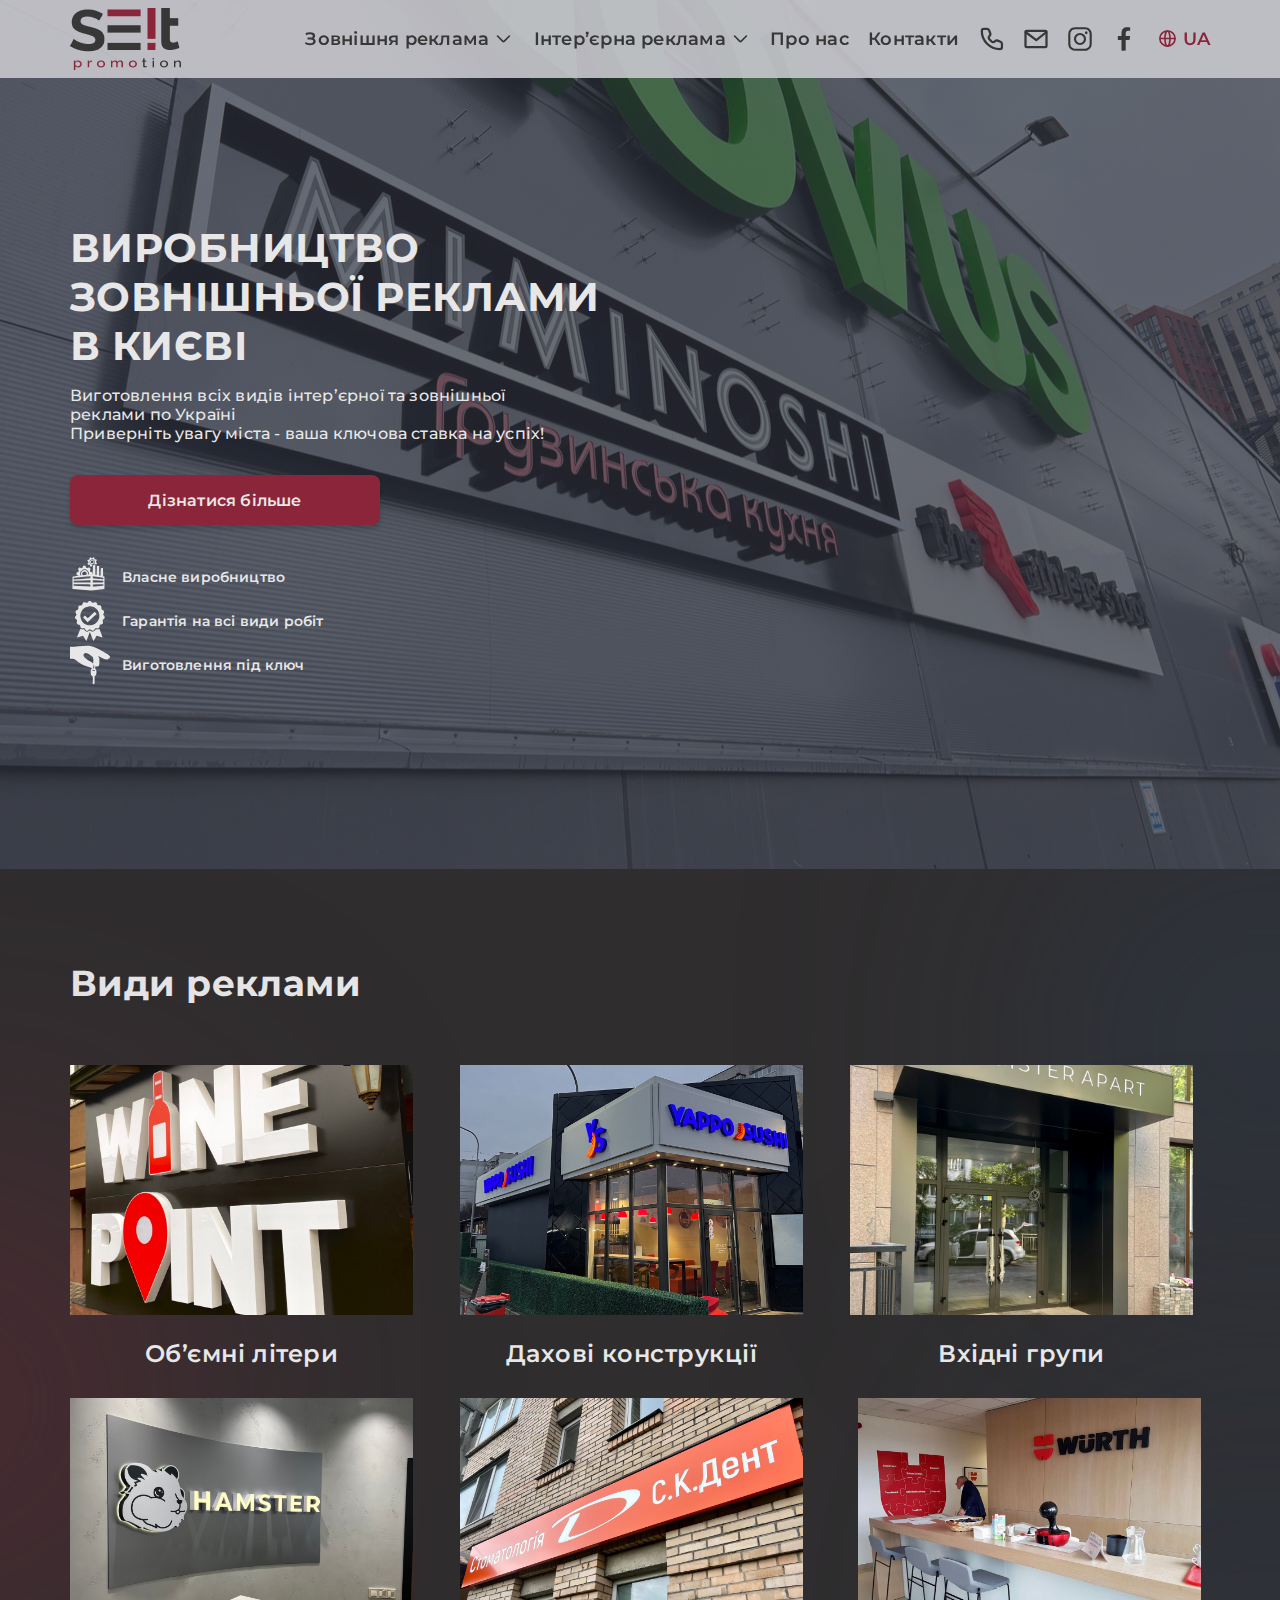
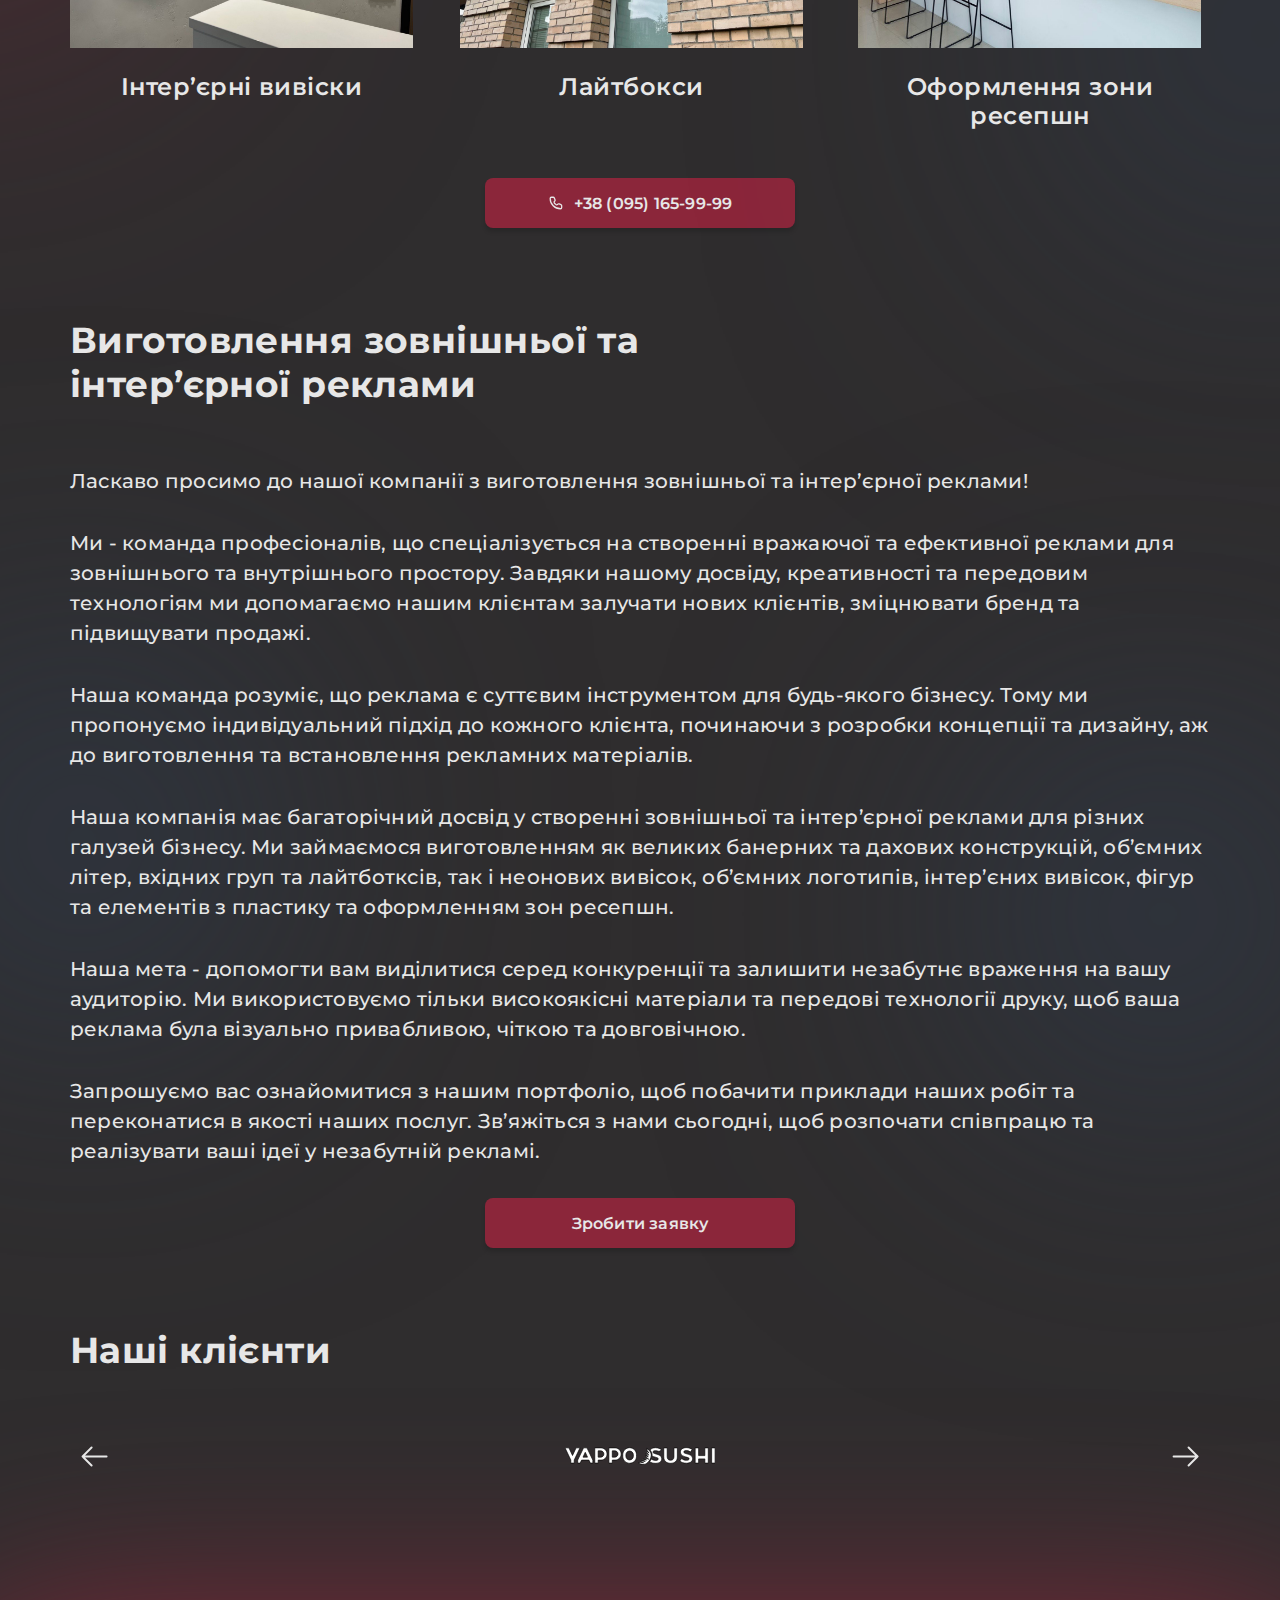
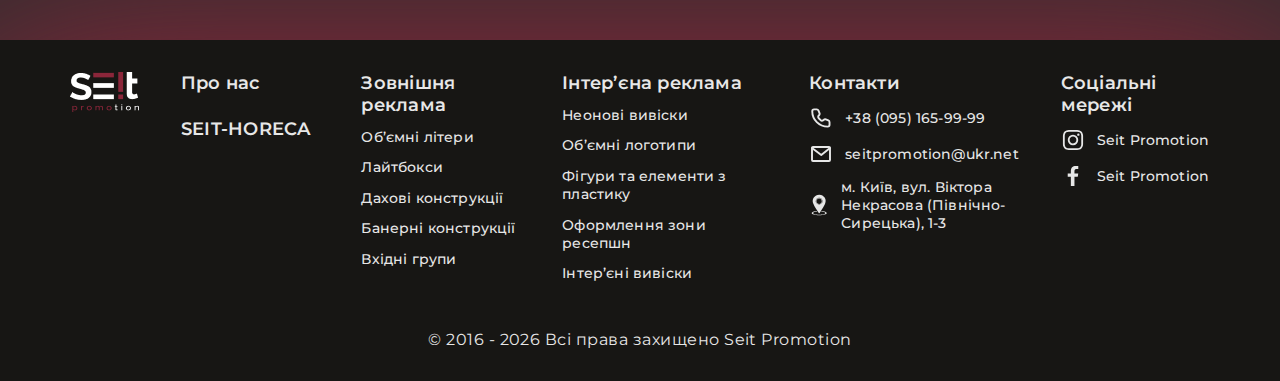
==== commit d0a69a4a: "add product files" ====
--- a/index.html
+++ b/index.html
@@ -676,9 +676,9 @@
 				</button>
 			</div>
 		</div>
-		<script src="
+		<!-- <script src="
 https://cdn.jsdelivr.net/npm/swiper@10.0.4/swiper-bundle.min.js
-"></script>
+"></script> -->
 		<!-- <script src="./js/swiper-bundle.min.js"></script> -->
 		<script defer src="./js/swiper.js"></script>
 		<!-- <script src="./js/modal.js"></script> -->
